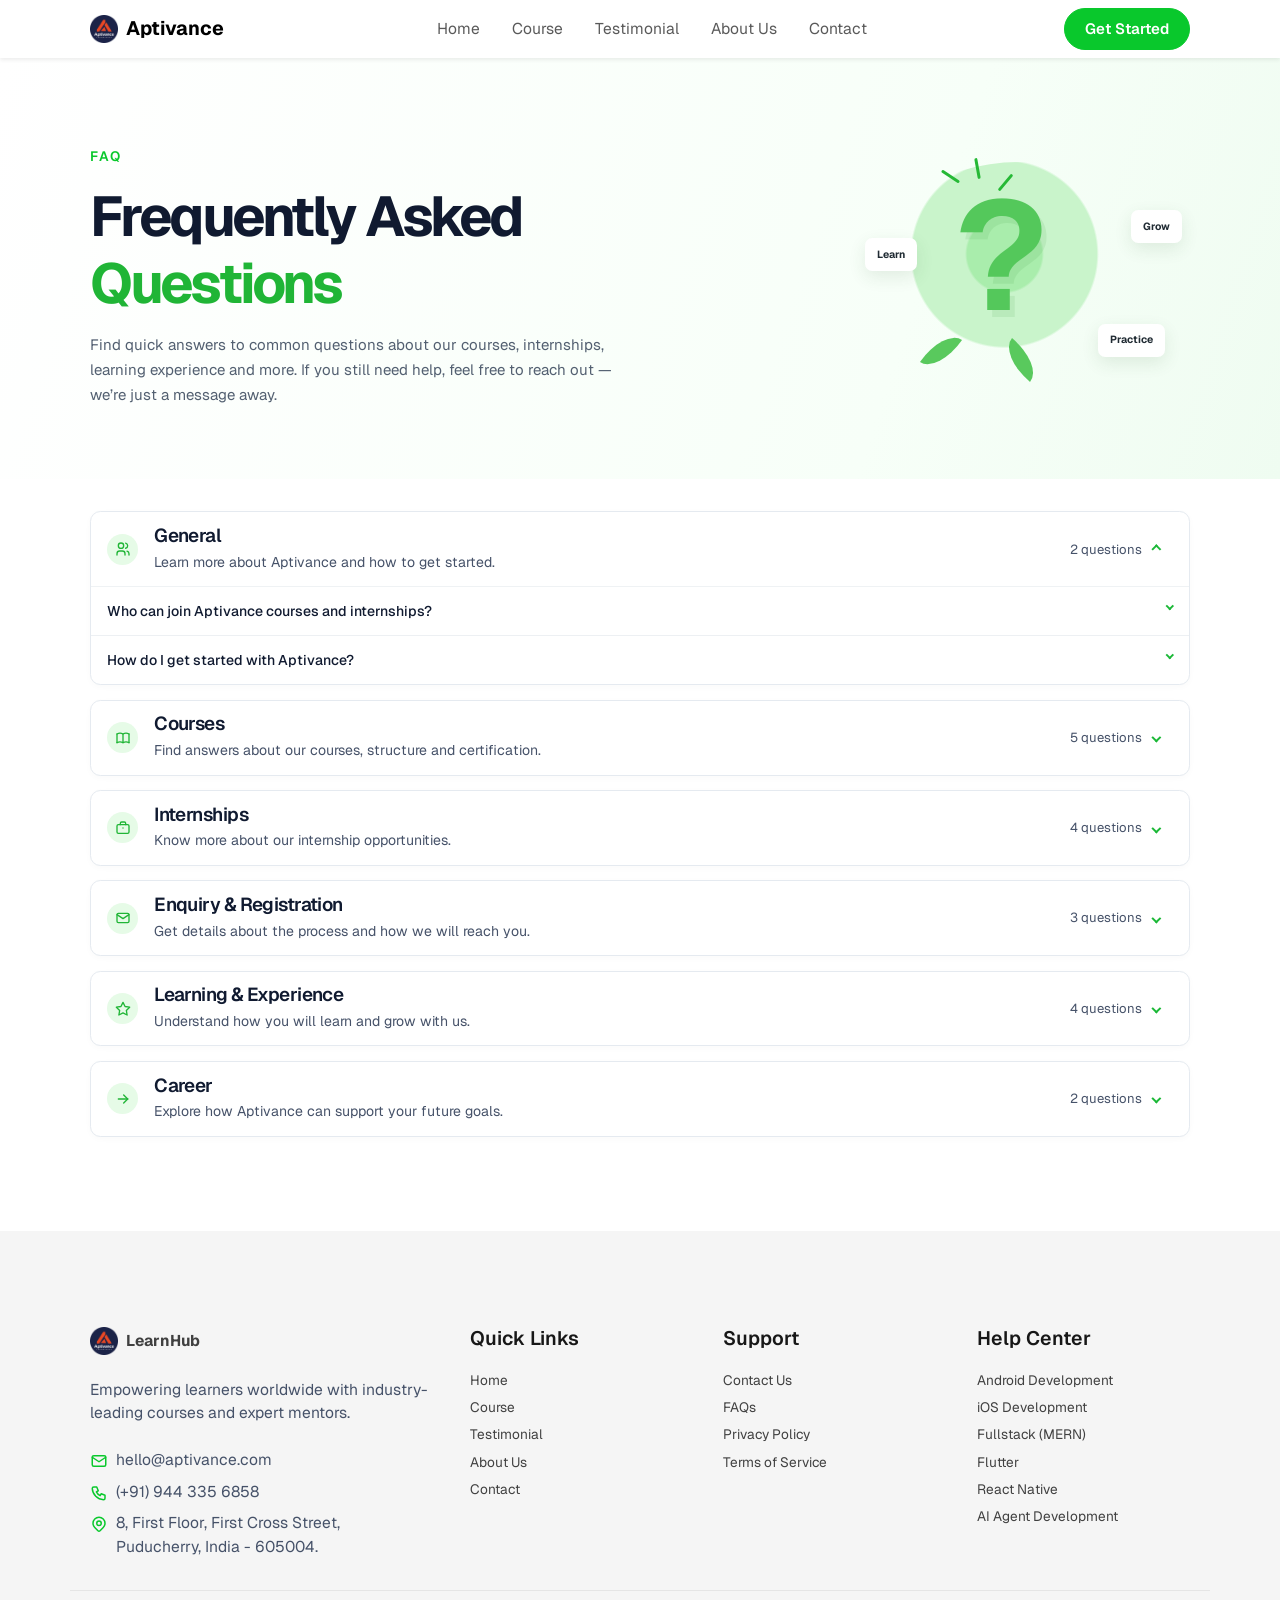
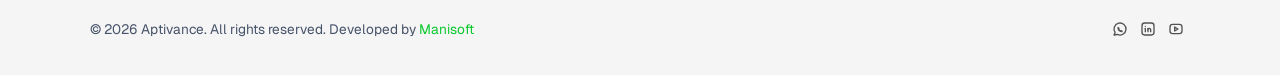
==== faq/index.html @ e04d9dd5 "Added FAQ page and updated the SEO details" ====
<!doctype html>
<html lang="en">
  <head>
    <meta charset="utf-8" />
    <meta name="viewport" content="width=device-width, initial-scale=1" />
    <base href="../" />
    <title>Frequently Asked Questions | Aptivance</title>

    <!-- Search metadata -->
    <meta
      name="description"
      content="Answers to common questions about Aptivance courses, internships, registration, learning support and career growth."
    />
    <meta name="robots" content="index, follow" />
    <link
      rel="canonical"
      href="https://arthir-ravi.github.io/aptivance-site/faq/"
    />

    <!-- Open Graph metadata -->
    <meta property="og:type" content="website" />
    <meta
      property="og:title"
      content="Frequently Asked Questions | Aptivance"
    />
    <meta
      property="og:description"
      content="Find answers about Aptivance courses, internships, registration, learning support and career growth."
    />
    <meta
      property="og:url"
      content="https://arthir-ravi.github.io/aptivance-site/faq/"
    />
    <meta property="og:site_name" content="Aptivance" />

    <!-- Twitter metadata -->
    <meta name="twitter:card" content="summary" />
    <meta
      name="twitter:title"
      content="Frequently Asked Questions | Aptivance"
    />
    <meta
      name="twitter:description"
      content="Find answers about Aptivance courses, internships, registration, learning support and career growth."
    />

    <!-- Site assets -->
    <link
      rel="apple-touch-icon"
      sizes="180x180"
      href="./assets/images/favicon_io/apple-touch-icon.webp"
    />
    <link
      rel="icon"
      type="image/png"
      sizes="32x32"
      href="./assets/images/favicon_io/favicon-32x32.png"
    />
    <link
      rel="icon"
      type="image/png"
      sizes="16x16"
      href="./assets/images/favicon_io/favicon-16x16.png"
    />
    <link rel="manifest" href="./assets/images/favicon_io/site.webmanifest" />
    <link rel="stylesheet" href="./assets/css/style.css" />

    <!-- FAQ structured data -->
    <script type="application/ld+json">
      {
        "@context": "https://schema.org",
        "@type": "FAQPage",
        "@id": "https://arthir-ravi.github.io/aptivance-site/faq/#faq",
        "url": "https://arthir-ravi.github.io/aptivance-site/faq/",
        "name": "Frequently Asked Questions | Aptivance",
        "description": "Answers to common questions about Aptivance courses, internships, registration, learning support and career growth.",
        "inLanguage": "en",
        "mainEntity": [
          {
            "@type": "Question",
            "name": "Who can join Aptivance courses and internships?",
            "acceptedAnswer": {
              "@type": "Answer",
              "text": "Aptivance is suitable for students, graduates, and freshers who want to develop their skills and gain practical experience. You can choose a course or internship based on your current knowledge, interests, and career goals."
            }
          },
          {
            "@type": "Question",
            "name": "How do I get started with Aptivance?",
            "acceptedAnswer": {
              "@type": "Answer",
              "text": "You can start by exploring the courses and internship opportunities available at Aptivance. Once you find a program that interests you, submit an enquiry through our website and our team will help you with the next steps."
            }
          },
          {
            "@type": "Question",
            "name": "Are the courses suitable for beginners?",
            "acceptedAnswer": {
              "@type": "Answer",
              "text": "Yes, our courses are designed to support learners at different skill levels. If you are new to a particular field, you can start with the fundamentals and gradually build your knowledge and skills."
            }
          },
          {
            "@type": "Question",
            "name": "How long does a course take to complete?",
            "acceptedAnswer": {
              "@type": "Answer",
              "text": "Course duration depends on the program, topics covered, and practical activities involved. You can contact our team to get the specific duration and details of the course you are interested in."
            }
          },
          {
            "@type": "Question",
            "name": "Are the courses practical or theory-based?",
            "acceptedAnswer": {
              "@type": "Answer",
              "text": "Aptivance focuses on practical learning along with the necessary concepts and fundamentals. Depending on the course, you may work on activities, assignments, and practical tasks to apply what you learn."
            }
          },
          {
            "@type": "Question",
            "name": "Will I work on projects during the course?",
            "acceptedAnswer": {
              "@type": "Answer",
              "text": "Depending on the selected course, you may work on practical projects or assignments. These activities are intended to help you apply your knowledge and gain a better understanding of the subject."
            }
          },
          {
            "@type": "Question",
            "name": "Will I receive a certificate after completing a course?",
            "acceptedAnswer": {
              "@type": "Answer",
              "text": "Certificate availability depends on the selected course and its completion requirements. Our team can provide the relevant certification details when you enquire about a program."
            }
          },
          {
            "@type": "Question",
            "name": "Who is eligible for an internship?",
            "acceptedAnswer": {
              "@type": "Answer",
              "text": "Our internships are suitable for students, graduates, and freshers who want to gain practical experience in their chosen field. Eligibility may vary depending on the specific internship opportunity."
            }
          },
          {
            "@type": "Question",
            "name": "What kind of work or projects will I get during the internship?",
            "acceptedAnswer": {
              "@type": "Answer",
              "text": "The work depends on the internship role and field you choose. You may work on practical tasks or projects related to your area of interest, helping you understand how your skills are applied in a professional environment."
            }
          },
          {
            "@type": "Question",
            "name": "Will I receive an internship certificate?",
            "acceptedAnswer": {
              "@type": "Answer",
              "text": "Internship certification depends on the selected program and its completion requirements. You can check the certificate details with our team before starting your internship."
            }
          },
          {
            "@type": "Question",
            "name": "Can I choose an internship based on my skills or interests?",
            "acceptedAnswer": {
              "@type": "Answer",
              "text": "Yes, you can explore internship opportunities based on the field you are interested in and the skills you want to develop. Our team can also help you understand which available opportunities match your interests."
            }
          },
          {
            "@type": "Question",
            "name": "How will the Aptivance team contact me?",
            "acceptedAnswer": {
              "@type": "Answer",
              "text": "After you submit an enquiry, our team will review the information you provide and contact you using the details you have shared. This may include WhatsApp or other available communication channels."
            }
          },
          {
            "@type": "Question",
            "name": "Can I contact Aptivance through WhatsApp?",
            "acceptedAnswer": {
              "@type": "Answer",
              "text": "Yes. You can use WhatsApp to enquire about courses and internships, ask questions, and discuss program details with our team."
            }
          },
          {
            "@type": "Question",
            "name": "Can I enquire about multiple courses or internships?",
            "acceptedAnswer": {
              "@type": "Answer",
              "text": "Yes, you can enquire about multiple programs based on your interests. Simply mention the courses or internship areas you are considering, and our team can provide the relevant information."
            }
          },
          {
            "@type": "Question",
            "name": "Will I get practical, hands-on experience?",
            "acceptedAnswer": {
              "@type": "Answer",
              "text": "Aptivance focuses on helping learners apply their knowledge in practical situations. Depending on the program, this may include projects, assignments, activities, or internship-based work."
            }
          },
          {
            "@type": "Question",
            "name": "Will I get guidance during the course or internship?",
            "acceptedAnswer": {
              "@type": "Answer",
              "text": "Yes, guidance may be provided depending on the selected course or internship. Our team can explain the type of support and guidance available for the program you choose."
            }
          },
          {
            "@type": "Question",
            "name": "Can I complete the learning from anywhere?",
            "acceptedAnswer": {
              "@type": "Answer",
              "text": "The learning format can vary depending on the course or internship. When you enquire, our team will explain how the selected program is delivered and what participation requirements apply."
            }
          },
          {
            "@type": "Question",
            "name": "Will the experience help me build my portfolio or resume?",
            "acceptedAnswer": {
              "@type": "Answer",
              "text": "Practical projects, assignments, and internship experience can give you useful work to showcase in your portfolio or resume. They can help demonstrate the skills and experience you have gained."
            }
          },
          {
            "@type": "Question",
            "name": "Does Aptivance provide career guidance?",
            "acceptedAnswer": {
              "@type": "Answer",
              "text": "Aptivance focuses on helping learners develop relevant skills and gain practical experience for their next career step. Depending on the program, career-related guidance may also be available."
            }
          },
          {
            "@type": "Question",
            "name": "Will Aptivance help me prepare for interviews?",
            "acceptedAnswer": {
              "@type": "Answer",
              "text": "Interview preparation depends on the selected course or internship program. Where career support is included, our team can provide guidance to help you prepare for future opportunities."
            }
          }
        ]
      }
    </script>
  </head>
  <body class="legal-page faq-page">
    <div data-component="navbar"></div>
    <main>
      <section class="faq-hero">
        <div class="container">
          <div class="row align-items-center justify-content-between">
            <div class="col-lg-7">
              <p
                class="legal-eyebrow text-primary text-uppercase small fw-semibold"
              >
                FAQ
              </p>
              <h1 class="legal-title display-4 fw-bold mt-4 mb-4">
                Frequently Asked<br />
                <span>Questions</span>
              </h1>
              <p class="legal-intro">
                Find quick answers to common questions about our courses,
                internships, learning experience and more. If you still need
                help, feel free to reach out — we’re just a message away.
              </p>
            </div>
            <div class="col-lg-4 d-none d-lg-block">
              <div class="faq-illustration" aria-hidden="true">
                <span class="faq-spark spark-one"></span>
                <span class="faq-spark spark-two"></span>
                <span class="faq-spark spark-three"></span>
                <span class="faq-question">?</span>
                <span class="faq-leaf leaf-one"></span>
                <span class="faq-leaf leaf-two"></span>
                <span class="faq-tag tag-learn">Learn</span>
                <span class="faq-tag tag-grow">Grow</span>
                <span class="faq-tag tag-practice">Practice</span>
              </div>
            </div>
          </div>
        </div>
      </section>
      <section class="faq-main">
        <div class="container">
          <div class="faq-list">
            <details class="faq-category" open>
              <summary class="faq-category-head">
                <i
                  ><span
                    class="icon icon-mask icon-users icon-size-16"
                    aria-hidden="true"
                  ></span
                ></i>
                <div>
                  <h2>General</h2>
                  <p>Learn more about Aptivance and how to get started.</p>
                </div>
                <span>2 questions</span>
                <b></b>
              </summary>
              <div class="faq-answers">
                <details>
                  <summary>
                    Who can join Aptivance courses and internships?
                  </summary>
                  <p>
                    Aptivance is suitable for students, graduates, and freshers
                    who want to develop their skills and gain practical
                    experience. You can choose a course or internship based on
                    your current knowledge, interests, and career goals.
                  </p>
                </details>
                <details>
                  <summary>How do I get started with Aptivance?</summary>
                  <p>
                    You can start by exploring the courses and internship
                    opportunities available at Aptivance. Once you find a
                    program that interests you, submit an enquiry through our
                    website and our team will help you with the next steps.
                  </p>
                </details>
              </div>
            </details>
            <details class="faq-category">
              <summary class="faq-category-head">
                <i
                  ><span
                    class="icon icon-mask icon-book icon-size-16"
                    aria-hidden="true"
                  ></span
                ></i>
                <div>
                  <h2>Courses</h2>
                  <p>
                    Find answers about our courses, structure and certification.
                  </p>
                </div>
                <span>5 questions</span>
                <b></b>
              </summary>
              <div class="faq-answers">
                <details>
                  <summary>Are the courses suitable for beginners?</summary>
                  <p>
                    Yes, our courses are designed to support learners at
                    different skill levels. If you are new to a particular
                    field, you can start with the fundamentals and gradually
                    build your knowledge and skills.
                  </p>
                </details>
                <details>
                  <summary>How long does a course take to complete?</summary>
                  <p>
                    Course duration depends on the program, topics covered, and
                    practical activities involved. You can contact our team to
                    get the specific duration and details of the course you are
                    interested in.
                  </p>
                </details>
                <details>
                  <summary>Are the courses practical or theory-based?</summary>
                  <p>
                    Aptivance focuses on practical learning along with the
                    necessary concepts and fundamentals. Depending on the
                    course, you may work on activities, assignments, and
                    practical tasks to apply what you learn.
                  </p>
                </details>
                <details>
                  <summary>Will I work on projects during the course?</summary>
                  <p>
                    Depending on the selected course, you may work on practical
                    projects or assignments. These activities are intended to
                    help you apply your knowledge and gain a better
                    understanding of the subject.
                  </p>
                </details>
                <details>
                  <summary>
                    Will I receive a certificate after completing a course?
                  </summary>
                  <p>
                    Certificate availability depends on the selected course and
                    its completion requirements. Our team can provide the
                    relevant certification details when you enquire about a
                    program.
                  </p>
                </details>
              </div>
            </details>
            <details class="faq-category">
              <summary class="faq-category-head">
                <i
                  ><span
                    class="icon icon-mask icon-briefcase icon-size-16"
                    aria-hidden="true"
                  ></span
                ></i>
                <div>
                  <h2>Internships</h2>
                  <p>Know more about our internship opportunities.</p>
                </div>
                <span>4 questions</span>
                <b></b>
              </summary>
              <div class="faq-answers">
                <details>
                  <summary>Who is eligible for an internship?</summary>
                  <p>
                    Our internships are suitable for students, graduates, and
                    freshers who want to gain practical experience in their
                    chosen field. Eligibility may vary depending on the specific
                    internship opportunity.
                  </p>
                </details>
                <details>
                  <summary>
                    What kind of work or projects will I get during the
                    internship?
                  </summary>
                  <p>
                    The work depends on the internship role and field you
                    choose. You may work on practical tasks or projects related
                    to your area of interest, helping you understand how your
                    skills are applied in a professional environment.
                  </p>
                </details>
                <details>
                  <summary>Will I receive an internship certificate?</summary>
                  <p>
                    Internship certification depends on the selected program and
                    its completion requirements. You can check the certificate
                    details with our team before starting your internship.
                  </p>
                </details>
                <details>
                  <summary>
                    Can I choose an internship based on my skills or interests?
                  </summary>
                  <p>
                    Yes, you can explore internship opportunities based on the
                    field you are interested in and the skills you want to
                    develop. Our team can also help you understand which
                    available opportunities match your interests.
                  </p>
                </details>
              </div>
            </details>
            <details class="faq-category">
              <summary class="faq-category-head">
                <i
                  ><span
                    class="icon icon-mask icon-mail icon-size-16"
                    aria-hidden="true"
                  ></span
                ></i>
                <div>
                  <h2>Enquiry &amp; Registration</h2>
                  <p>
                    Get details about the process and how we will reach you.
                  </p>
                </div>
                <span>3 questions</span>
                <b></b>
              </summary>
              <div class="faq-answers">
                <details>
                  <summary>How will the Aptivance team contact me?</summary>
                  <p>
                    After you submit an enquiry, our team will review the
                    information you provide and contact you using the details
                    you have shared. This may include WhatsApp or other
                    available communication channels.
                  </p>
                </details>
                <details>
                  <summary>Can I contact Aptivance through WhatsApp?</summary>
                  <p>
                    Yes. You can use WhatsApp to enquire about courses and
                    internships, ask questions, and discuss program details with
                    our team.
                  </p>
                </details>
                <details>
                  <summary>
                    Can I enquire about multiple courses or internships?
                  </summary>
                  <p>
                    Yes, you can enquire about multiple programs based on your
                    interests. Simply mention the courses or internship areas
                    you are considering, and our team can provide the relevant
                    information.
                  </p>
                </details>
              </div>
            </details>
            <details class="faq-category">
              <summary class="faq-category-head">
                <i
                  ><span
                    class="icon icon-mask icon-star icon-size-16"
                    aria-hidden="true"
                  ></span
                ></i>
                <div>
                  <h2>Learning &amp; Experience</h2>
                  <p>Understand how you will learn and grow with us.</p>
                </div>
                <span>4 questions</span>
                <b></b>
              </summary>
              <div class="faq-answers">
                <details>
                  <summary>Will I get practical, hands-on experience?</summary>
                  <p>
                    Aptivance focuses on helping learners apply their knowledge
                    in practical situations. Depending on the program, this may
                    include projects, assignments, activities, or
                    internship-based work.
                  </p>
                </details>
                <details>
                  <summary>
                    Will I get guidance during the course or internship?
                  </summary>
                  <p>
                    Yes, guidance may be provided depending on the selected
                    course or internship. Our team can explain the type of
                    support and guidance available for the program you choose.
                  </p>
                </details>
                <details>
                  <summary>Can I complete the learning from anywhere?</summary>
                  <p>
                    The learning format can vary depending on the course or
                    internship. When you enquire, our team will explain how the
                    selected program is delivered and what participation
                    requirements apply.
                  </p>
                </details>
                <details>
                  <summary>
                    Will the experience help me build my portfolio or resume?
                  </summary>
                  <p>
                    Practical projects, assignments, and internship experience
                    can give you useful work to showcase in your portfolio or
                    resume. They can help demonstrate the skills and experience
                    you have gained.
                  </p>
                </details>
              </div>
            </details>
            <details class="faq-category">
              <summary class="faq-category-head">
                <i
                  ><span
                    class="icon icon-mask icon-arrow-right icon-size-16"
                    aria-hidden="true"
                  ></span
                ></i>
                <div>
                  <h2>Career</h2>
                  <p>Explore how Aptivance can support your future goals.</p>
                </div>
                <span>2 questions</span>
                <b></b>
              </summary>
              <div class="faq-answers">
                <details>
                  <summary>Does Aptivance provide career guidance?</summary>
                  <p>
                    Aptivance focuses on helping learners develop relevant
                    skills and gain practical experience for their next career
                    step. Depending on the program, career-related guidance may
                    also be available.
                  </p>
                </details>
                <details>
                  <summary>
                    Will Aptivance help me prepare for interviews?
                  </summary>
                  <p>
                    Interview preparation depends on the selected course or
                    internship program. Where career support is included, our
                    team can provide guidance to help you prepare for future
                    opportunities.
                  </p>
                </details>
              </div>
            </details>
          </div>
        </div>
      </section>
    </main>
    <div data-component="footer"></div>
    <script src="./assets/js/layout.js"></script>
    <script src="./assets/js/bootstrap.bundle.min.js"></script>
  </body>
</html>
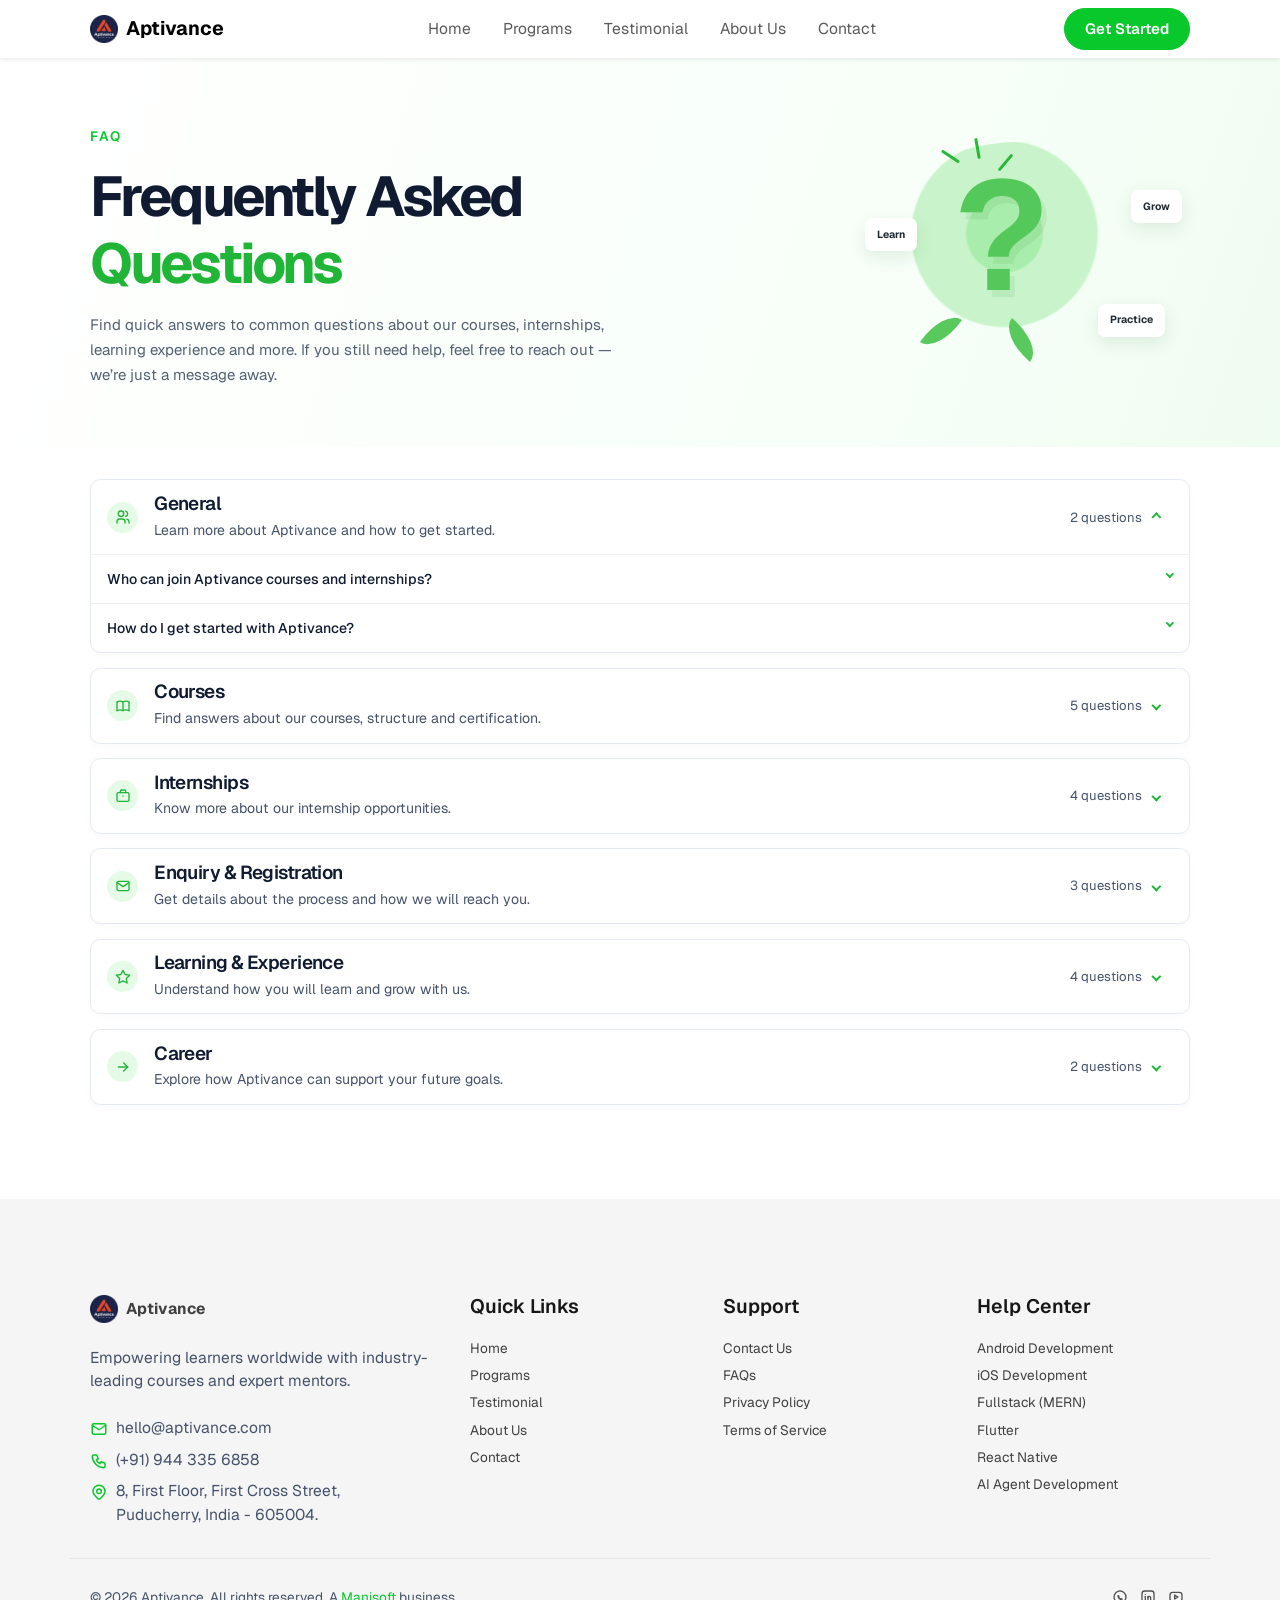
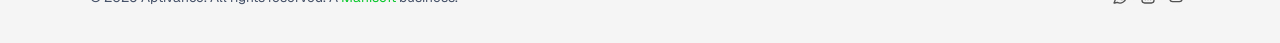
==== commit 3b96c750: "latest changes" ====
--- a/faq/index.html
+++ b/faq/index.html
@@ -7,61 +7,26 @@
     <title>Frequently Asked Questions | Aptivance</title>
 
     <!-- Search metadata -->
-    <meta
-      name="description"
-      content="Answers to common questions about Aptivance courses, internships, registration, learning support and career growth."
-    />
+    <meta name="description" content="Answers to common questions about Aptivance courses, internships, registration, learning support and career growth." />
     <meta name="robots" content="index, follow" />
-    <link
-      rel="canonical"
-      href="https://arthir-ravi.github.io/aptivance-site/faq/"
-    />
+    <link rel="canonical" href="https://aptivance.in/faq/" />
 
     <!-- Open Graph metadata -->
     <meta property="og:type" content="website" />
-    <meta
-      property="og:title"
-      content="Frequently Asked Questions | Aptivance"
-    />
-    <meta
-      property="og:description"
-      content="Find answers about Aptivance courses, internships, registration, learning support and career growth."
-    />
-    <meta
-      property="og:url"
-      content="https://arthir-ravi.github.io/aptivance-site/faq/"
-    />
+    <meta property="og:title" content="Frequently Asked Questions | Aptivance" />
+    <meta property="og:description" content="Find answers about Aptivance courses, internships, registration, learning support and career growth." />
+    <meta property="og:url" content="https://aptivance.in/faq/" />
     <meta property="og:site_name" content="Aptivance" />
 
     <!-- Twitter metadata -->
     <meta name="twitter:card" content="summary" />
-    <meta
-      name="twitter:title"
-      content="Frequently Asked Questions | Aptivance"
-    />
-    <meta
-      name="twitter:description"
-      content="Find answers about Aptivance courses, internships, registration, learning support and career growth."
-    />
+    <meta name="twitter:title" content="Frequently Asked Questions | Aptivance" />
+    <meta name="twitter:description" content="Find answers about Aptivance courses, internships, registration, learning support and career growth." />
 
     <!-- Site assets -->
-    <link
-      rel="apple-touch-icon"
-      sizes="180x180"
-      href="./assets/images/favicon_io/apple-touch-icon.webp"
-    />
-    <link
-      rel="icon"
-      type="image/png"
-      sizes="32x32"
-      href="./assets/images/favicon_io/favicon-32x32.png"
-    />
-    <link
-      rel="icon"
-      type="image/png"
-      sizes="16x16"
-      href="./assets/images/favicon_io/favicon-16x16.png"
-    />
+    <link rel="apple-touch-icon" sizes="180x180" href="./assets/images/favicon_io/apple-touch-icon.webp" />
+    <link rel="icon" type="image/png" sizes="32x32" href="./assets/images/favicon_io/favicon-32x32.png" />
+    <link rel="icon" type="image/png" sizes="16x16" href="./assets/images/favicon_io/favicon-16x16.png" />
     <link rel="manifest" href="./assets/images/favicon_io/site.webmanifest" />
     <link rel="stylesheet" href="./assets/css/style.css" />
 
@@ -70,8 +35,8 @@
       {
         "@context": "https://schema.org",
         "@type": "FAQPage",
-        "@id": "https://arthir-ravi.github.io/aptivance-site/faq/#faq",
-        "url": "https://arthir-ravi.github.io/aptivance-site/faq/",
+        "@id": "https://aptivance.in/faq/#faq",
+        "url": "https://aptivance.in/faq/",
         "name": "Frequently Asked Questions | Aptivance",
         "description": "Answers to common questions about Aptivance courses, internships, registration, learning support and career growth.",
         "inLanguage": "en",
@@ -206,10 +171,10 @@
           },
           {
             "@type": "Question",
-            "name": "Can I complete the learning from anywhere?",
-            "acceptedAnswer": {
-              "@type": "Answer",
-              "text": "The learning format can vary depending on the course or internship. When you enquire, our team will explain how the selected program is delivered and what participation requirements apply."
+            "name": "Are online sessions live or recorded?",
+            "acceptedAnswer": {
+              "@type": "Answer",
+              "text": "Online learning at Aptivance is conducted through live sessions only. Recorded sessions are not provided. When you enquire, our team will explain the schedule and participation requirements for your selected program."
             }
           },
           {
@@ -528,12 +493,12 @@
                   </p>
                 </details>
                 <details>
-                  <summary>Can I complete the learning from anywhere?</summary>
-                  <p>
-                    The learning format can vary depending on the course or
-                    internship. When you enquire, our team will explain how the
-                    selected program is delivered and what participation
-                    requirements apply.
+                  <summary>Are online sessions live or recorded?</summary>
+                  <p>
+                    Online learning at Aptivance is conducted through live
+                    sessions only. Recorded sessions are not provided. When you
+                    enquire, our team will explain the schedule and participation
+                    requirements for your selected program.
                   </p>
                 </details>
                 <details>
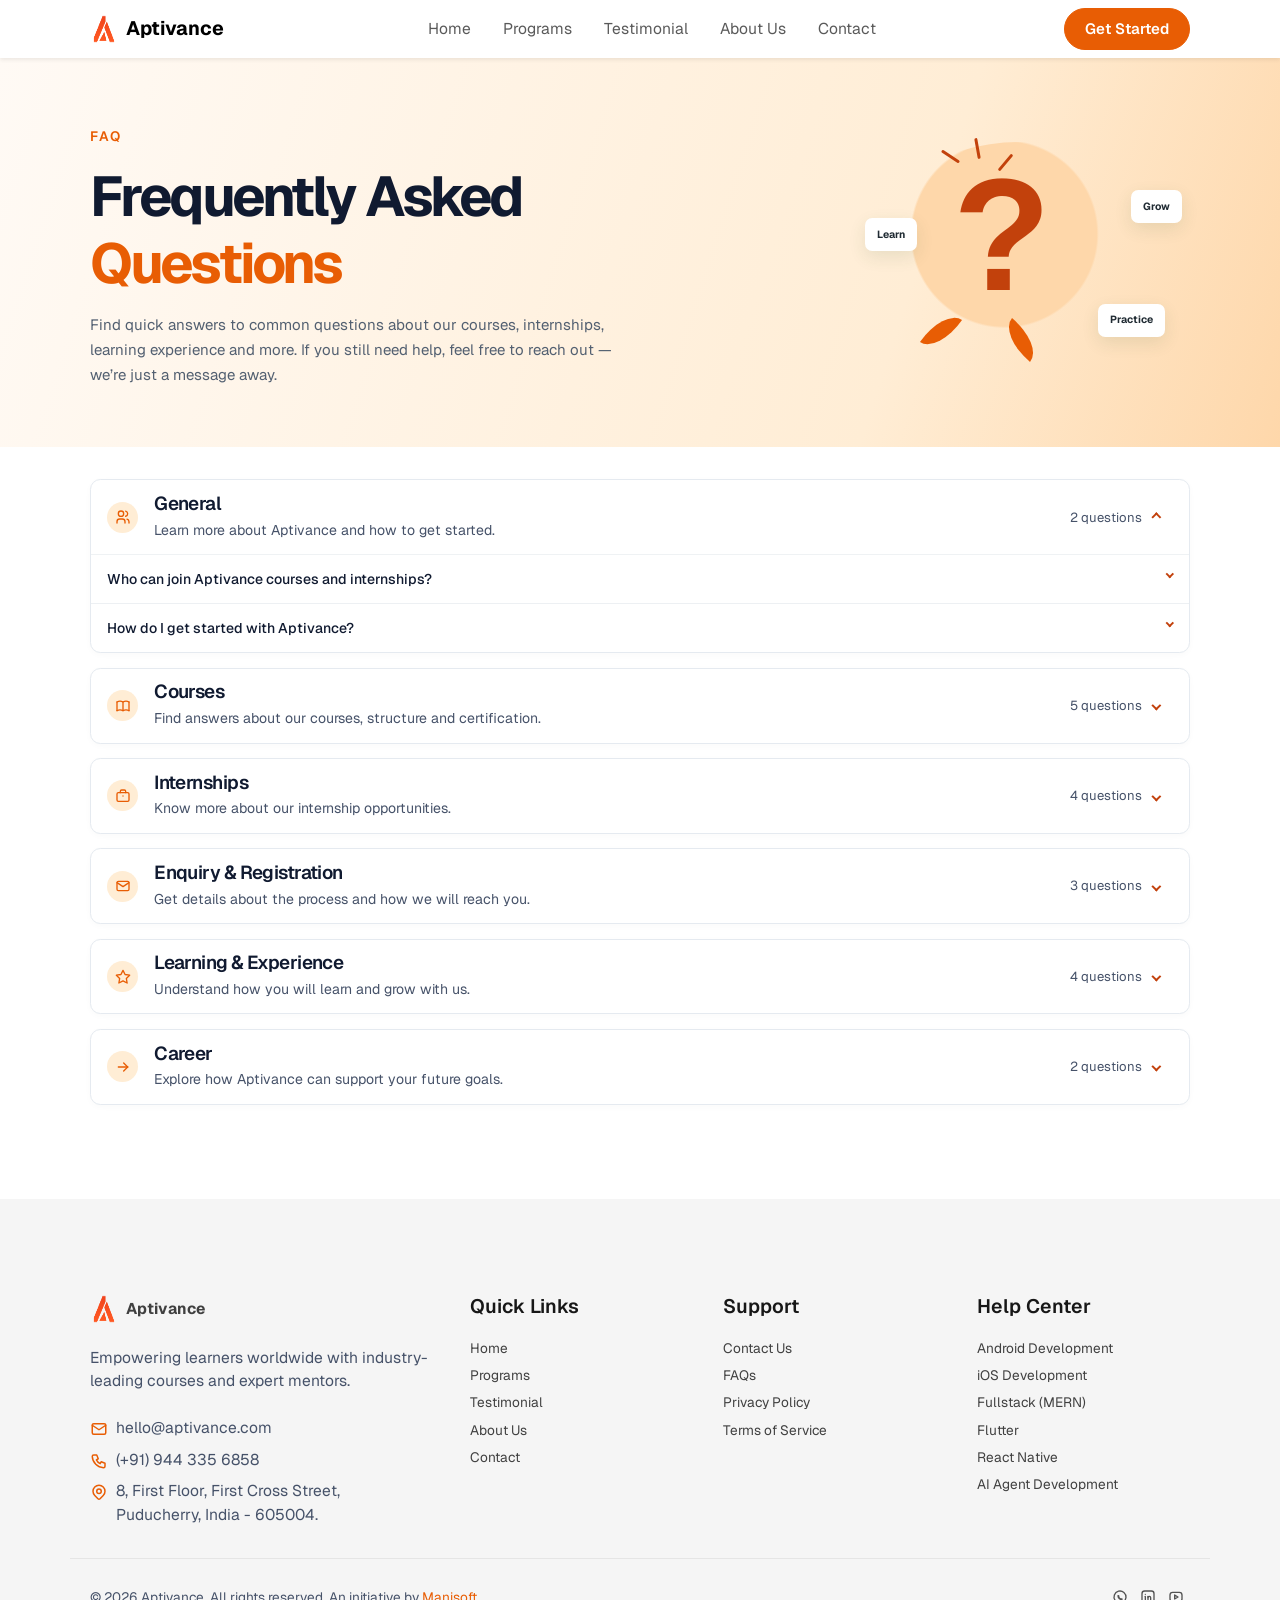
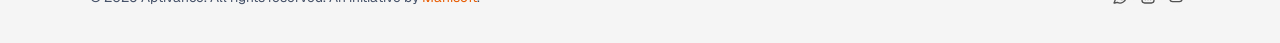
==== commit beacb82a: "updated icons" ====
--- a/faq/index.html
+++ b/faq/index.html
@@ -24,10 +24,11 @@
     <meta name="twitter:description" content="Find answers about Aptivance courses, internships, registration, learning support and career growth." />
 
     <!-- Site assets -->
-    <link rel="apple-touch-icon" sizes="180x180" href="./assets/images/favicon_io/apple-touch-icon.webp" />
-    <link rel="icon" type="image/png" sizes="32x32" href="./assets/images/favicon_io/favicon-32x32.png" />
-    <link rel="icon" type="image/png" sizes="16x16" href="./assets/images/favicon_io/favicon-16x16.png" />
-    <link rel="manifest" href="./assets/images/favicon_io/site.webmanifest" />
+    <link rel="apple-touch-icon" sizes="180x180" href="../assets/images/favicon_io/apple-touch-icon.webp" />
+    <link rel="icon" type="image/png" sizes="32x32" href="../assets/images/favicon_io/favicon-32x32.png" />
+    <link rel="icon" type="image/png" sizes="16x16" href="../assets/images/favicon_io/favicon-16x16.png" />
+    <link rel="icon" href="../assets/images/favicon_io/favicon.ico" sizes="any" />
+    <link rel="manifest" href="../assets/images/favicon_io/site.webmanifest" />
     <link rel="stylesheet" href="./assets/css/style.css" />
 
     <!-- FAQ structured data -->
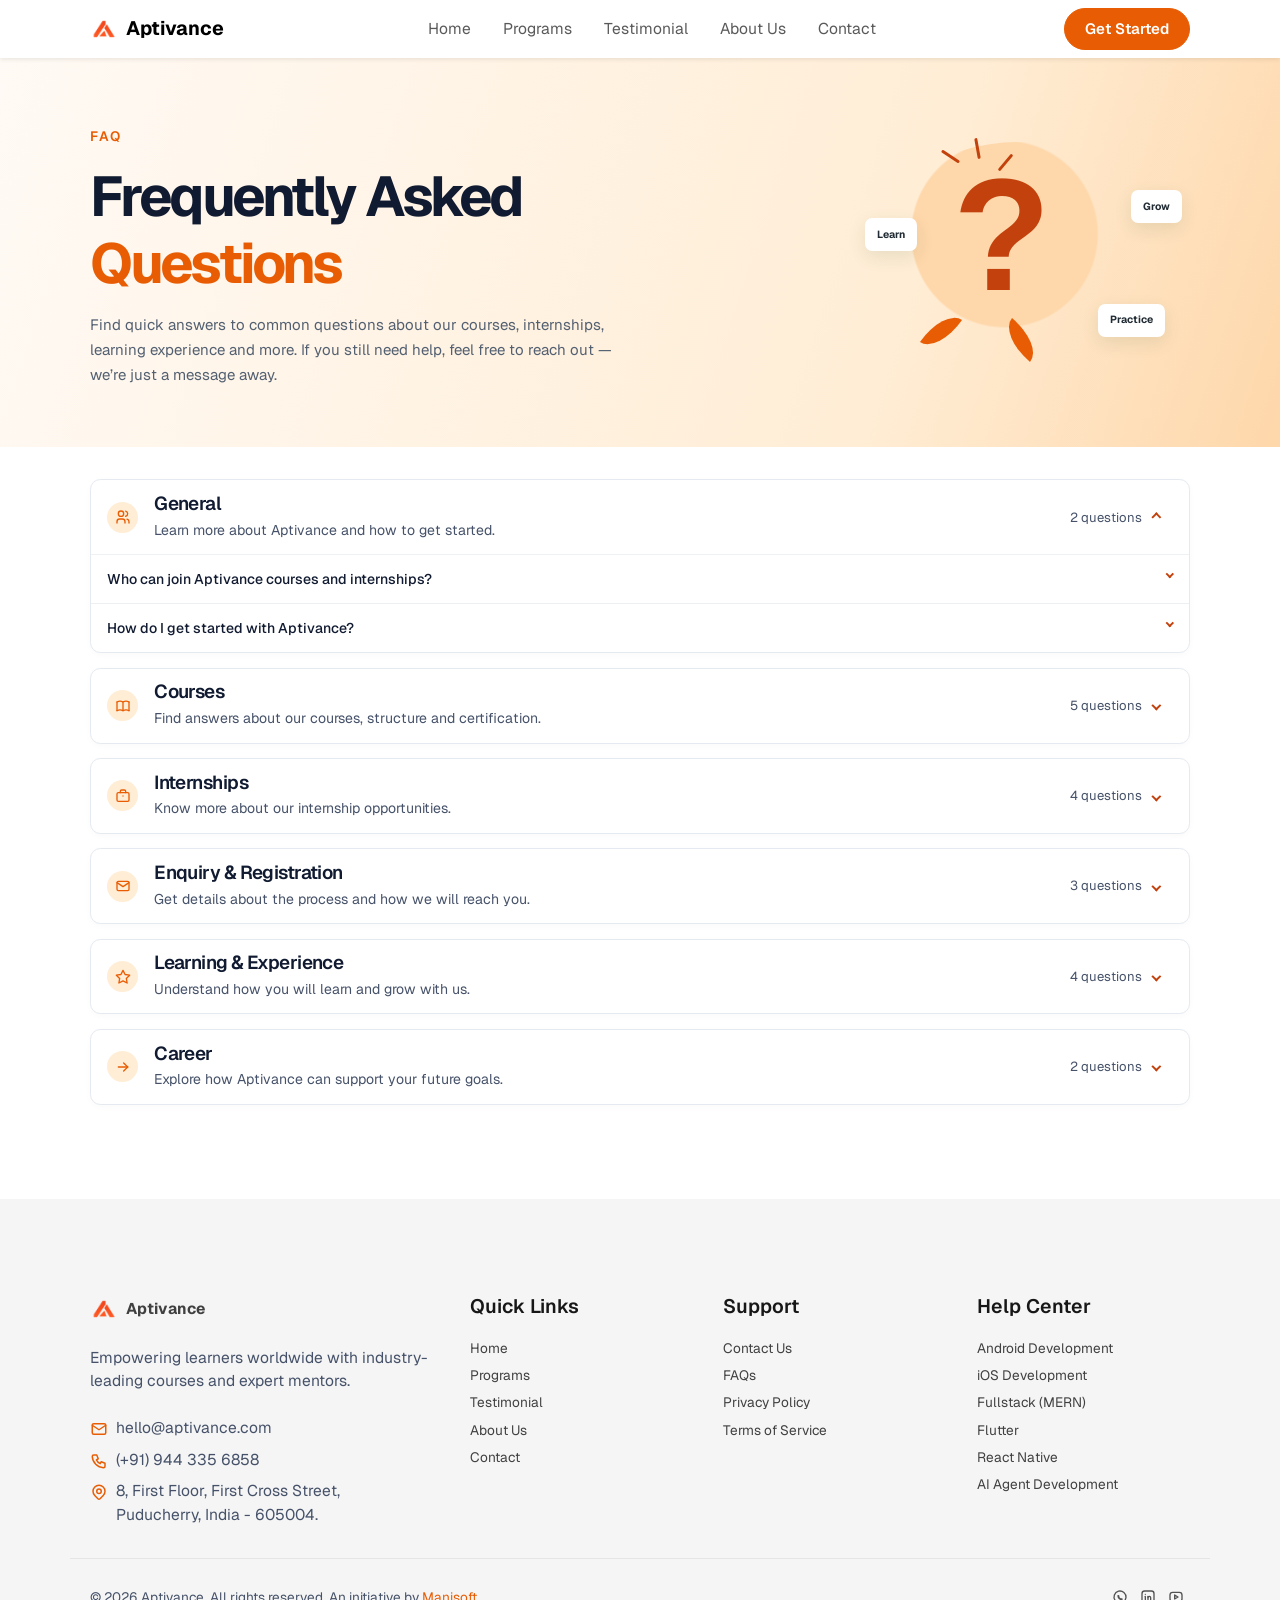
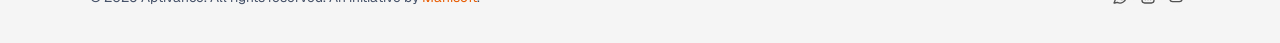
==== commit 7e132326: "updated logos and icons and optimised seo" ====
--- a/faq/index.html
+++ b/faq/index.html
@@ -17,11 +17,17 @@
     <meta property="og:description" content="Find answers about Aptivance courses, internships, registration, learning support and career growth." />
     <meta property="og:url" content="https://aptivance.in/faq/" />
     <meta property="og:site_name" content="Aptivance" />
+    <meta property="og:image" content="https://aptivance.in/assets/images/aptivance-social-preview.webp" />
+    <meta property="og:image:secure_url" content="https://aptivance.in/assets/images/aptivance-social-preview.webp" />
+    <meta property="og:image:type" content="image/webp" />
+    <meta property="og:image:width" content="1200" />
+    <meta property="og:image:height" content="630" />
 
     <!-- Twitter metadata -->
     <meta name="twitter:card" content="summary" />
     <meta name="twitter:title" content="Frequently Asked Questions | Aptivance" />
     <meta name="twitter:description" content="Find answers about Aptivance courses, internships, registration, learning support and career growth." />
+    <meta name="twitter:image" content="https://aptivance.in/assets/images/aptivance-social-preview.webp" />
 
     <!-- Site assets -->
     <link rel="apple-touch-icon" sizes="180x180" href="../assets/images/favicon_io/apple-touch-icon.webp" />
@@ -29,7 +35,7 @@
     <link rel="icon" type="image/png" sizes="16x16" href="../assets/images/favicon_io/favicon-16x16.png" />
     <link rel="icon" href="../assets/images/favicon_io/favicon.ico" sizes="any" />
     <link rel="manifest" href="../assets/images/favicon_io/site.webmanifest" />
-    <link rel="stylesheet" href="./assets/css/style.css" />
+    <link rel="stylesheet" href="../assets/css/style.css" />
 
     <!-- FAQ structured data -->
     <script type="application/ld+json">
@@ -558,7 +564,7 @@
       </section>
     </main>
     <div data-component="footer"></div>
-    <script src="./assets/js/layout.js"></script>
-    <script src="./assets/js/bootstrap.bundle.min.js"></script>
+    <script src="../assets/js/layout.js"></script>
+    <script src="../assets/js/bootstrap.bundle.min.js"></script>
   </body>
 </html>
--- a/assets/css/style.css
+++ b/assets/css/style.css
@@ -0,0 +1,28667 @@
+@charset "UTF-8";
+@import url("https://fonts.googleapis.com/css2?family=Geist:wght@100..900&display=swap");
+@import "@tabler/icons-webfont/dist/tabler-icons.min.css";
+/*!
+ * Bootstrap  v5.3.8 (https://getbootstrap.com/)
+ * Copyright 2011-2025 The Bootstrap Authors
+ * Licensed under MIT (https://github.com/twbs/bootstrap/blob/main/LICENSE)
+ */
+:root,
+[data-bs-theme="light"] {
+  --aptivance-primary: #e85d04;
+  --aptivance-primary-rgb: 232, 93, 4;
+  --aptivance-hover: #c2410c;
+  --aptivance-hover-rgb: 194, 65, 12;
+  --aptivance-active: #9a3412;
+  --aptivance-soft: #ffedd5;
+  --aptivance-soft-strong: #fed7aa;
+  --aptivance-soft-light: #fff7ed;
+  --bs-blue: #0d6efd;
+  --bs-indigo: #6610f2;
+  --bs-purple: #6f42c1;
+  --bs-pink: #d63384;
+  --bs-red: #fb2c36;
+  --bs-orange: var(--aptivance-primary);
+  --bs-yellow: #f0b100;
+  --bs-green: var(--aptivance-primary);
+  --bs-teal: #20c997;
+  --bs-cyan: #00b8db;
+  --bs-black: #000;
+  --bs-white: #fff;
+  --bs-gray: #525252;
+  --bs-gray-dark: #262626;
+  --bs-gray-100: #f5f5f5;
+  --bs-gray-200: #e5e5e5;
+  --bs-gray-300: #d4d4d4;
+  --bs-gray-400: #a3a3a3;
+  --bs-gray-500: #737373;
+  --bs-gray-600: #525252;
+  --bs-gray-700: #404040;
+  --bs-gray-800: #262626;
+  --bs-gray-900: #171717;
+  --bs-primary: var(--aptivance-primary);
+  --bs-secondary: #e5e5e5;
+  --bs-success: var(--aptivance-primary);
+  --bs-info: #00b8db;
+  --bs-warning: #f0b100;
+  --bs-danger: #fb2c36;
+  --bs-light: #f5f5f5;
+  --bs-dark: #171717;
+  --bs-primary-rgb: var(--aptivance-primary-rgb);
+  --bs-secondary-rgb: 229, 229, 229;
+  --bs-success-rgb: var(--aptivance-primary-rgb);
+  --bs-info-rgb: 0, 184, 219;
+  --bs-warning-rgb: 240, 177, 0;
+  --bs-danger-rgb: 251, 44, 54;
+  --bs-light-rgb: 245, 245, 245;
+  --bs-dark-rgb: 23, 23, 23;
+  --bs-primary-text-emphasis: var(--aptivance-active);
+  --bs-secondary-text-emphasis: #5c5c5c;
+  --bs-success-text-emphasis: var(--aptivance-active);
+  --bs-info-text-emphasis: #004a58;
+  --bs-warning-text-emphasis: #604700;
+  --bs-danger-text-emphasis: #641216;
+  --bs-light-text-emphasis: #404040;
+  --bs-dark-text-emphasis: #404040;
+  --bs-primary-bg-subtle: var(--aptivance-soft);
+  --bs-secondary-bg-subtle: #fafafa;
+  --bs-success-bg-subtle: var(--aptivance-soft);
+  --bs-info-bg-subtle: #ccf1f8;
+  --bs-warning-bg-subtle: #fcefcc;
+  --bs-danger-bg-subtle: #fed5d7;
+  --bs-light-bg-subtle: #fafafa;
+  --bs-dark-bg-subtle: #a3a3a3;
+  --bs-primary-border-subtle: var(--aptivance-soft-strong);
+  --bs-secondary-border-subtle: whitesmoke;
+  --bs-success-border-subtle: var(--aptivance-soft-strong);
+  --bs-info-border-subtle: #99e3f1;
+  --bs-warning-border-subtle: #f9e099;
+  --bs-danger-border-subtle: #fdabaf;
+  --bs-light-border-subtle: #e5e5e5;
+  --bs-dark-border-subtle: #737373;
+  --bs-white-rgb: 255, 255, 255;
+  --bs-black-rgb: 0, 0, 0;
+  --bs-font-sans-serif:
+    system-ui, -apple-system, "Segoe UI", Roboto, "Helvetica Neue", "Noto Sans",
+    "Liberation Sans", Arial, sans-serif, "Apple Color Emoji", "Segoe UI Emoji",
+    "Segoe UI Symbol", "Noto Color Emoji";
+  --bs-font-monospace:
+    SFMono-Regular, Menlo, Monaco, Consolas, "Liberation Mono", "Courier New",
+    monospace;
+  --bs-gradient: linear-gradient(
+    180deg,
+    rgba(255, 255, 255, 0.15),
+    rgba(255, 255, 255, 0)
+  );
+  --bs-body-font-family: "Geist", sans-serif;
+  --bs-body-font-size: 0.975rem;
+  --bs-body-font-weight: 400;
+  --bs-body-line-height: 1.5;
+  --bs-body-color: #525252;
+  --bs-body-color-rgb: 82, 82, 82;
+  --bs-body-bg: #fff;
+  --bs-body-bg-rgb: 255, 255, 255;
+  --bs-emphasis-color: #000;
+  --bs-emphasis-color-rgb: 0, 0, 0;
+  --bs-secondary-color: rgba(82, 82, 82, 0.75);
+  --bs-secondary-color-rgb: 82, 82, 82;
+  --bs-secondary-bg: #e5e5e5;
+  --bs-secondary-bg-rgb: 229, 229, 229;
+  --bs-tertiary-color: rgba(82, 82, 82, 0.5);
+  --bs-tertiary-color-rgb: 82, 82, 82;
+  --bs-tertiary-bg: #f5f5f5;
+  --bs-tertiary-bg-rgb: 245, 245, 245;
+  --bs-heading-color: #171717;
+  --bs-link-color: #404040;
+  --bs-link-color-rgb: 64, 64, 64;
+  --bs-link-decoration: none;
+  --bs-link-hover-color: var(--aptivance-hover);
+  --bs-link-hover-color-rgb: var(--aptivance-hover-rgb);
+  --bs-link-hover-decoration: none;
+  --bs-code-color: #d63384;
+  --bs-highlight-color: #525252;
+  --bs-highlight-bg: #fcefcc;
+  --bs-border-width: 1px;
+  --bs-border-style: solid;
+  --bs-border-color: #e5e5e5;
+  --bs-border-color-translucent: #e5e5e5;
+  --bs-border-radius: 0.375rem;
+  --bs-border-radius-sm: 0.25rem;
+  --bs-border-radius-lg: 0.5rem;
+  --bs-border-radius-xl: 1rem;
+  --bs-border-radius-xxl: 2rem;
+  --bs-border-radius-2xl: var(--bs-border-radius-xxl);
+  --bs-border-radius-pill: 50rem;
+  --bs-box-shadow: 0 0.5rem 1rem rgba(0, 0, 0, 0.15);
+  --bs-box-shadow-sm: 0 0.125rem 0.25rem rgba(0, 0, 0, 0.075);
+  --bs-box-shadow-lg: 0 1rem 3rem rgba(0, 0, 0, 0.175);
+  --bs-box-shadow-inset: inset 0 1px 2px rgba(0, 0, 0, 0.075);
+  --bs-focus-ring-width: 0.25rem;
+  --bs-focus-ring-opacity: 0.25;
+  --bs-focus-ring-color: rgb(var(--aptivance-primary-rgb) / 25%);
+  --bs-form-valid-color: var(--aptivance-primary);
+  --bs-form-valid-border-color: var(--aptivance-primary);
+  --bs-form-invalid-color: #fb2c36;
+  --bs-form-invalid-border-color: #fb2c36;
+}
+
+*,
+*::before,
+*::after {
+  box-sizing: border-box;
+}
+
+@media (prefers-reduced-motion: no-preference) {
+  :root {
+    scroll-behavior: smooth;
+  }
+}
+
+body {
+  margin: 0;
+  font-family: var(--bs-body-font-family);
+  font-size: var(--bs-body-font-size);
+  font-weight: var(--bs-body-font-weight);
+  line-height: var(--bs-body-line-height);
+  color: var(--bs-body-color);
+  text-align: var(--bs-body-text-align);
+  background-color: var(--bs-body-bg);
+  -webkit-text-size-adjust: 100%;
+  -webkit-tap-highlight-color: rgba(0, 0, 0, 0);
+}
+
+/* Legal pages */
+.legal-page {
+  background: #f7f8f7;
+  color: #465269;
+}
+.legal-hero {
+  background: linear-gradient(115deg, #fff 0%, var(--aptivance-soft-light) 100%);
+  overflow: hidden;
+}
+.legal-hero-copy {
+  padding: 4.25rem 0 3.75rem;
+}
+.legal-eyebrow {
+  letter-spacing: 0.125rem;
+}
+.legal-title {
+  color: #101a30;
+  letter-spacing: -0.055em;
+  line-height: 1.12;
+}
+.legal-title span {
+  color: var(--aptivance-primary);
+}
+.legal-intro {
+  font-size: 0.94rem;
+  line-height: 1.65;
+  margin-bottom: 0;
+  max-width: 43rem;
+}
+.legal-hero-art {
+  display: block;
+  height: 12.25rem;
+  margin: 1.1rem auto;
+  max-width: 100%;
+  object-fit: contain;
+}
+.legal-main {
+  padding: 1.25rem 0 4rem;
+}
+.legal-layout {
+  align-items: stretch;
+}
+.legal-sidebar,
+.legal-content {
+  background: #fff;
+  border: 1px solid #e7ebea;
+  border-radius: 1rem;
+  box-shadow: 0 0.25rem 1rem rgba(20, 38, 60, 0.035);
+}
+.legal-sidebar {
+  padding: 0.55rem;
+}
+.legal-toc {
+  position: sticky;
+  top: 5.5rem;
+}
+.legal-toc a {
+  align-items: center;
+  border-radius: 0.55rem;
+  color: #465269;
+  display: flex;
+  font-size: 0.82rem;
+  font-weight: 500;
+  gap: 1rem;
+  margin-bottom: 0.18rem;
+  padding: 0.82rem 0.9rem;
+}
+.legal-toc a:hover,
+.legal-toc a.active {
+  background: var(--aptivance-soft-light);
+  color: var(--aptivance-primary);
+}
+.legal-icon {
+  fill: none;
+  flex: 0 0 18px;
+  height: 18px;
+  stroke: currentColor;
+  stroke-linecap: round;
+  stroke-linejoin: round;
+  stroke-width: 1.8;
+  width: 18px;
+}
+.legal-content {
+  padding: 1.45rem 1.5rem;
+}
+.legal-section {
+  border-bottom: 1px solid #e5e9e8;
+  padding: 0 0 1.05rem;
+  margin: 0 0 1.05rem;
+  scroll-margin-top: 6rem;
+}
+.legal-section:last-of-type {
+  border-bottom: 0;
+  margin-bottom: 0;
+}
+.legal-section h2 {
+  color: #101a30;
+  font-size: 1.18rem;
+  letter-spacing: -0.03em;
+  margin-bottom: 0.5rem;
+}
+.legal-section p {
+  font-size: 0.88rem;
+  line-height: 1.62;
+  margin-bottom: 0;
+}
+.legal-note {
+  align-items: center;
+  background: linear-gradient(100deg, var(--aptivance-soft), var(--aptivance-soft-light));
+  border-radius: 0.75rem;
+  color: #1d3344;
+  display: flex;
+  font-size: 0.88rem;
+  gap: 1rem;
+  line-height: 1.5;
+  margin-top: 1.25rem;
+  padding: 1rem 1.2rem;
+}
+.legal-note .icon {
+  color: var(--aptivance-primary);
+  font-size: 2rem;
+  flex: 0 0 auto;
+}
+@media (max-width: 991.98px) {
+  .legal-hero-copy {
+    padding: 3rem 0 1rem;
+    text-align: center;
+  }
+  .legal-intro {
+    margin-inline: auto;
+  }
+  .legal-hero-art {
+    height: 10rem;
+    margin: 0 auto 1.25rem;
+  }
+  .legal-toc {
+    position: static;
+  }
+}
+@media (max-width: 575.98px) {
+  .legal-main {
+    padding-top: 0.75rem;
+  }
+  .legal-content {
+    padding: 1.25rem;
+  }
+  .legal-toc a {
+    padding: 0.65rem 0.75rem;
+  }
+}
+
+hr {
+  margin: 1rem 0;
+  color: inherit;
+  border: 0;
+  border-top: var(--bs-border-width) solid;
+  opacity: 0.25;
+}
+
+h6,
+.h6,
+h5,
+.h5,
+h4,
+.h4,
+h3,
+.h3,
+h2,
+.h2,
+h1,
+.h1 {
+  margin-top: 0;
+  margin-bottom: 0.5rem;
+  font-weight: 600;
+  line-height: 1.2;
+  color: var(--bs-heading-color);
+}
+
+h1,
+.h1 {
+  font-size: calc(1.36875rem + 1.425vw);
+}
+@media (min-width: 1200px) {
+  h1,
+  .h1 {
+    font-size: 2.4375rem;
+  }
+}
+
+h2,
+.h2 {
+  font-size: calc(1.32rem + 0.84vw);
+}
+@media (min-width: 1200px) {
+  h2,
+  .h2 {
+    font-size: 1.95rem;
+  }
+}
+
+h3,
+.h3 {
+  font-size: calc(1.295625rem + 0.5475vw);
+}
+@media (min-width: 1200px) {
+  h3,
+  .h3 {
+    font-size: 1.70625rem;
+  }
+}
+
+h4,
+.h4 {
+  font-size: calc(1.27125rem + 0.255vw);
+}
+@media (min-width: 1200px) {
+  h4,
+  .h4 {
+    font-size: 1.4625rem;
+  }
+}
+
+h5,
+.h5 {
+  font-size: 1.21875rem;
+}
+
+h6,
+.h6 {
+  font-size: 0.975rem;
+}
+
+p {
+  margin-top: 0;
+  margin-bottom: 1rem;
+}
+
+abbr[title] {
+  text-decoration: underline dotted;
+  cursor: help;
+  text-decoration-skip-ink: none;
+}
+
+address {
+  margin-bottom: 1rem;
+  font-style: normal;
+  line-height: inherit;
+}
+
+ol,
+ul {
+  padding-left: 2rem;
+}
+
+ol,
+ul,
+dl {
+  margin-top: 0;
+  margin-bottom: 1rem;
+}
+
+ol ol,
+ul ul,
+ol ul,
+ul ol {
+  margin-bottom: 0;
+}
+
+dt {
+  font-weight: 700;
+}
+
+dd {
+  margin-bottom: 0.5rem;
+  margin-left: 0;
+}
+
+blockquote {
+  margin: 0 0 1rem;
+}
+
+b,
+strong {
+  font-weight: bolder;
+}
+
+small,
+.small {
+  font-size: 0.875em;
+}
+
+mark,
+.mark {
+  padding: 0.1875em;
+  color: var(--bs-highlight-color);
+  background-color: var(--bs-highlight-bg);
+}
+
+sub,
+sup {
+  position: relative;
+  font-size: 0.75em;
+  line-height: 0;
+  vertical-align: baseline;
+}
+
+sub {
+  bottom: -0.25em;
+}
+
+sup {
+  top: -0.5em;
+}
+
+a {
+  color: rgba(var(--bs-link-color-rgb), var(--bs-link-opacity, 1));
+  text-decoration: none;
+}
+a:hover {
+  --bs-link-color-rgb: var(--bs-link-hover-color-rgb);
+  text-decoration: none;
+}
+
+a:not([href]):not([class]),
+a:not([href]):not([class]):hover {
+  color: inherit;
+  text-decoration: none;
+}
+
+pre,
+code,
+kbd,
+samp {
+  font-family: var(--bs-font-monospace);
+  font-size: 1em;
+}
+
+pre {
+  display: block;
+  margin-top: 0;
+  margin-bottom: 1rem;
+  overflow: auto;
+  font-size: 0.875em;
+}
+pre code {
+  font-size: inherit;
+  color: inherit;
+  word-break: normal;
+}
+
+code {
+  font-size: 0.875em;
+  color: var(--bs-code-color);
+  word-wrap: break-word;
+}
+a > code {
+  color: inherit;
+}
+
+kbd {
+  padding: 0.1875rem 0.375rem;
+  font-size: 0.875em;
+  color: var(--bs-body-bg);
+  background-color: var(--bs-body-color);
+  border-radius: 0.25rem;
+}
+kbd kbd {
+  padding: 0;
+  font-size: 1em;
+}
+
+figure {
+  margin: 0 0 1rem;
+}
+
+img,
+svg {
+  vertical-align: middle;
+}
+
+table {
+  caption-side: bottom;
+  border-collapse: collapse;
+}
+
+caption {
+  padding-top: 0.5rem;
+  padding-bottom: 0.5rem;
+  color: var(--bs-secondary-color);
+  text-align: left;
+}
+
+th {
+  font-weight: 400;
+  text-align: inherit;
+  text-align: -webkit-match-parent;
+}
+
+thead,
+tbody,
+tfoot,
+tr,
+td,
+th {
+  border-color: inherit;
+  border-style: solid;
+  border-width: 0;
+}
+
+label {
+  display: inline-block;
+}
+
+button {
+  border-radius: 0;
+}
+
+button:focus:not(:focus-visible) {
+  outline: 0;
+}
+
+input,
+button,
+select,
+optgroup,
+textarea {
+  margin: 0;
+  font-family: inherit;
+  font-size: inherit;
+  line-height: inherit;
+}
+
+button,
+select {
+  text-transform: none;
+}
+
+[role="button"] {
+  cursor: pointer;
+}
+
+select {
+  word-wrap: normal;
+}
+select:disabled {
+  opacity: 1;
+}
+
+[list]:not([type="date"]):not([type="datetime-local"]):not([type="month"]):not(
+    [type="week"]
+  ):not([type="time"])::-webkit-calendar-picker-indicator {
+  display: none !important;
+}
+
+button,
+[type="button"],
+[type="reset"],
+[type="submit"] {
+  -webkit-appearance: button;
+}
+button:not(:disabled),
+[type="button"]:not(:disabled),
+[type="reset"]:not(:disabled),
+[type="submit"]:not(:disabled) {
+  cursor: pointer;
+}
+
+::-moz-focus-inner {
+  padding: 0;
+  border-style: none;
+}
+
+textarea {
+  resize: vertical;
+}
+
+fieldset {
+  min-width: 0;
+  padding: 0;
+  margin: 0;
+  border: 0;
+}
+
+legend {
+  float: left;
+  width: 100%;
+  padding: 0;
+  margin-bottom: 0.5rem;
+  line-height: inherit;
+  font-size: calc(1.275rem + 0.3vw);
+}
+@media (min-width: 1200px) {
+  legend {
+    font-size: 1.5rem;
+  }
+}
+legend + * {
+  clear: left;
+}
+
+::-webkit-datetime-edit-fields-wrapper,
+::-webkit-datetime-edit-text,
+::-webkit-datetime-edit-minute,
+::-webkit-datetime-edit-hour-field,
+::-webkit-datetime-edit-day-field,
+::-webkit-datetime-edit-month-field,
+::-webkit-datetime-edit-year-field {
+  padding: 0;
+}
+
+::-webkit-inner-spin-button {
+  height: auto;
+}
+
+[type="search"] {
+  -webkit-appearance: textfield;
+  outline-offset: -2px;
+}
+[type="search"]::-webkit-search-cancel-button {
+  cursor: pointer;
+  filter: grayscale(1);
+}
+
+/* rtl:raw:
+[type="tel"],
+[type="url"],
+[type="email"],
+[type="number"] {
+  direction: ltr;
+}
+*/
+::-webkit-search-decoration {
+  -webkit-appearance: none;
+}
+
+::-webkit-color-swatch-wrapper {
+  padding: 0;
+}
+
+::file-selector-button {
+  font: inherit;
+  -webkit-appearance: button;
+}
+
+output {
+  display: inline-block;
+}
+
+iframe {
+  border: 0;
+}
+
+summary {
+  display: list-item;
+  cursor: pointer;
+}
+
+progress {
+  vertical-align: baseline;
+}
+
+[hidden] {
+  display: none !important;
+}
+
+.lead {
+  font-size: 1.21875rem;
+  font-weight: 300;
+}
+
+.display-1 {
+  font-weight: 300;
+  line-height: 1.2;
+  font-size: calc(1.625rem + 4.5vw);
+}
+@media (min-width: 1200px) {
+  .display-1 {
+    font-size: 5rem;
+  }
+}
+
+.display-2 {
+  font-weight: 300;
+  line-height: 1.2;
+  font-size: calc(1.575rem + 3.9vw);
+}
+@media (min-width: 1200px) {
+  .display-2 {
+    font-size: 4.5rem;
+  }
+}
+
+.display-3 {
+  font-weight: 300;
+  line-height: 1.2;
+  font-size: calc(1.525rem + 3.3vw);
+}
+@media (min-width: 1200px) {
+  .display-3 {
+    font-size: 4rem;
+  }
+}
+
+.display-4 {
+  font-weight: 300;
+  line-height: 1.2;
+  font-size: calc(1.475rem + 2.7vw);
+}
+@media (min-width: 1200px) {
+  .display-4 {
+    font-size: 3.5rem;
+  }
+}
+
+.display-5 {
+  font-weight: 300;
+  line-height: 1.2;
+  font-size: calc(1.425rem + 2.1vw);
+}
+@media (min-width: 1200px) {
+  .display-5 {
+    font-size: 3rem;
+  }
+}
+
+.display-6 {
+  font-weight: 300;
+  line-height: 1.2;
+  font-size: calc(1.375rem + 1.5vw);
+}
+@media (min-width: 1200px) {
+  .display-6 {
+    font-size: 2.5rem;
+  }
+}
+
+.list-unstyled {
+  padding-left: 0;
+  list-style: none;
+}
+
+.list-inline {
+  padding-left: 0;
+  list-style: none;
+}
+
+.list-inline-item {
+  display: inline-block;
+}
+.list-inline-item:not(:last-child) {
+  margin-right: 0.5rem;
+}
+
+.initialism {
+  font-size: 0.875em;
+  text-transform: uppercase;
+}
+
+.blockquote {
+  margin-bottom: 1rem;
+  font-size: 1.21875rem;
+}
+.blockquote > :last-child {
+  margin-bottom: 0;
+}
+
+.blockquote-footer {
+  margin-top: -1rem;
+  margin-bottom: 1rem;
+  font-size: 0.875em;
+  color: #525252;
+}
+.blockquote-footer::before {
+  content: "— ";
+}
+
+.img-fluid {
+  max-width: 100%;
+  height: auto;
+}
+
+.img-thumbnail {
+  padding: 0.25rem;
+  background-color: var(--bs-body-bg);
+  border: var(--bs-border-width) solid var(--bs-border-color);
+  border-radius: var(--bs-border-radius);
+  max-width: 100%;
+  height: auto;
+}
+
+.figure {
+  display: inline-block;
+}
+
+.figure-img {
+  margin-bottom: 0.5rem;
+  line-height: 1;
+}
+
+.figure-caption {
+  font-size: 0.875em;
+  color: var(--bs-secondary-color);
+}
+
+.container,
+.container-fluid,
+.container-xxl,
+.container-xl,
+.container-lg,
+.container-md,
+.container-sm {
+  --bs-gutter-x: 2.5rem;
+  --bs-gutter-y: 0;
+  width: 100%;
+  padding-right: calc(var(--bs-gutter-x) * 0.5);
+  padding-left: calc(var(--bs-gutter-x) * 0.5);
+  margin-right: auto;
+  margin-left: auto;
+}
+
+@media (min-width: 576px) {
+  .container-sm,
+  .container {
+    max-width: 540px;
+  }
+}
+@media (min-width: 768px) {
+  .container-md,
+  .container-sm,
+  .container {
+    max-width: 720px;
+  }
+}
+@media (min-width: 992px) {
+  .container-lg,
+  .container-md,
+  .container-sm,
+  .container {
+    max-width: 960px;
+  }
+}
+@media (min-width: 1200px) {
+  .container-xl,
+  .container-lg,
+  .container-md,
+  .container-sm,
+  .container {
+    max-width: 1140px;
+  }
+}
+@media (min-width: 1400px) {
+  .container-xxl,
+  .container-xl,
+  .container-lg,
+  .container-md,
+  .container-sm,
+  .container {
+    max-width: 1320px;
+  }
+}
+:root {
+  --bs-breakpoint-xs: 0;
+  --bs-breakpoint-sm: 576px;
+  --bs-breakpoint-md: 768px;
+  --bs-breakpoint-lg: 992px;
+  --bs-breakpoint-xl: 1200px;
+  --bs-breakpoint-xxl: 1400px;
+}
+
+.row {
+  --bs-gutter-x: 2.5rem;
+  --bs-gutter-y: 0;
+  display: flex;
+  flex-wrap: wrap;
+  margin-top: calc(-1 * var(--bs-gutter-y));
+  margin-right: calc(-0.5 * var(--bs-gutter-x));
+  margin-left: calc(-0.5 * var(--bs-gutter-x));
+}
+.row > * {
+  flex-shrink: 0;
+  width: 100%;
+  max-width: 100%;
+  padding-right: calc(var(--bs-gutter-x) * 0.5);
+  padding-left: calc(var(--bs-gutter-x) * 0.5);
+  margin-top: var(--bs-gutter-y);
+}
+
+.col {
+  flex: 1 0 0;
+}
+
+.row-cols-auto > * {
+  flex: 0 0 auto;
+  width: auto;
+}
+
+.row-cols-1 > * {
+  flex: 0 0 auto;
+  width: 100%;
+}
+
+.row-cols-2 > * {
+  flex: 0 0 auto;
+  width: 50%;
+}
+
+.row-cols-3 > * {
+  flex: 0 0 auto;
+  width: 33.33333333%;
+}
+
+.row-cols-4 > * {
+  flex: 0 0 auto;
+  width: 25%;
+}
+
+.row-cols-5 > * {
+  flex: 0 0 auto;
+  width: 20%;
+}
+
+.row-cols-6 > * {
+  flex: 0 0 auto;
+  width: 16.66666667%;
+}
+
+.col-auto {
+  flex: 0 0 auto;
+  width: auto;
+}
+
+.col-1 {
+  flex: 0 0 auto;
+  width: 8.33333333%;
+}
+
+.col-2 {
+  flex: 0 0 auto;
+  width: 16.66666667%;
+}
+
+.col-3 {
+  flex: 0 0 auto;
+  width: 25%;
+}
+
+.col-4 {
+  flex: 0 0 auto;
+  width: 33.33333333%;
+}
+
+.col-5 {
+  flex: 0 0 auto;
+  width: 41.66666667%;
+}
+
+.col-6 {
+  flex: 0 0 auto;
+  width: 50%;
+}
+
+.col-7 {
+  flex: 0 0 auto;
+  width: 58.33333333%;
+}
+
+.col-8 {
+  flex: 0 0 auto;
+  width: 66.66666667%;
+}
+
+.col-9 {
+  flex: 0 0 auto;
+  width: 75%;
+}
+
+.col-10 {
+  flex: 0 0 auto;
+  width: 83.33333333%;
+}
+
+.col-11 {
+  flex: 0 0 auto;
+  width: 91.66666667%;
+}
+
+.col-12 {
+  flex: 0 0 auto;
+  width: 100%;
+}
+
+.offset-1 {
+  margin-left: 8.33333333%;
+}
+
+.offset-2 {
+  margin-left: 16.66666667%;
+}
+
+.offset-3 {
+  margin-left: 25%;
+}
+
+.offset-4 {
+  margin-left: 33.33333333%;
+}
+
+.offset-5 {
+  margin-left: 41.66666667%;
+}
+
+.offset-6 {
+  margin-left: 50%;
+}
+
+.offset-7 {
+  margin-left: 58.33333333%;
+}
+
+.offset-8 {
+  margin-left: 66.66666667%;
+}
+
+.offset-9 {
+  margin-left: 75%;
+}
+
+.offset-10 {
+  margin-left: 83.33333333%;
+}
+
+.offset-11 {
+  margin-left: 91.66666667%;
+}
+
+.g-0,
+.gx-0 {
+  --bs-gutter-x: 0;
+}
+
+.g-0,
+.gy-0 {
+  --bs-gutter-y: 0;
+}
+
+.g-1,
+.gx-1 {
+  --bs-gutter-x: 0.25rem;
+}
+
+.g-1,
+.gy-1 {
+  --bs-gutter-y: 0.25rem;
+}
+
+.g-2,
+.gx-2 {
+  --bs-gutter-x: 0.5rem;
+}
+
+.g-2,
+.gy-2 {
+  --bs-gutter-y: 0.5rem;
+}
+
+.g-3,
+.gx-3 {
+  --bs-gutter-x: 0.75rem;
+}
+
+.g-3,
+.gy-3 {
+  --bs-gutter-y: 0.75rem;
+}
+
+.g-4,
+.gx-4 {
+  --bs-gutter-x: 1rem;
+}
+
+.g-4,
+.gy-4 {
+  --bs-gutter-y: 1rem;
+}
+
+.g-5,
+.gx-5 {
+  --bs-gutter-x: 1.25rem;
+}
+
+.g-5,
+.gy-5 {
+  --bs-gutter-y: 1.25rem;
+}
+
+.g-6,
+.gx-6 {
+  --bs-gutter-x: 1.5rem;
+}
+
+.g-6,
+.gy-6 {
+  --bs-gutter-y: 1.5rem;
+}
+
+.g-7,
+.gx-7 {
+  --bs-gutter-x: 1.75rem;
+}
+
+.g-7,
+.gy-7 {
+  --bs-gutter-y: 1.75rem;
+}
+
+.g-8,
+.gx-8 {
+  --bs-gutter-x: 2rem;
+}
+
+.g-8,
+.gy-8 {
+  --bs-gutter-y: 2rem;
+}
+
+.g-9,
+.gx-9 {
+  --bs-gutter-x: 3rem;
+}
+
+.g-9,
+.gy-9 {
+  --bs-gutter-y: 3rem;
+}
+
+.g-10,
+.gx-10 {
+  --bs-gutter-x: 3.5rem;
+}
+
+.g-10,
+.gy-10 {
+  --bs-gutter-y: 3.5rem;
+}
+
+.g-11,
+.gx-11 {
+  --bs-gutter-x: 4rem;
+}
+
+.g-11,
+.gy-11 {
+  --bs-gutter-y: 4rem;
+}
+
+.g-12,
+.gx-12 {
+  --bs-gutter-x: 5rem;
+}
+
+.g-12,
+.gy-12 {
+  --bs-gutter-y: 5rem;
+}
+
+.g-13,
+.gx-13 {
+  --bs-gutter-x: 6rem;
+}
+
+.g-13,
+.gy-13 {
+  --bs-gutter-y: 6rem;
+}
+
+@media (min-width: 576px) {
+  .col-sm {
+    flex: 1 0 0;
+  }
+  .row-cols-sm-auto > * {
+    flex: 0 0 auto;
+    width: auto;
+  }
+  .row-cols-sm-1 > * {
+    flex: 0 0 auto;
+    width: 100%;
+  }
+  .row-cols-sm-2 > * {
+    flex: 0 0 auto;
+    width: 50%;
+  }
+  .row-cols-sm-3 > * {
+    flex: 0 0 auto;
+    width: 33.33333333%;
+  }
+  .row-cols-sm-4 > * {
+    flex: 0 0 auto;
+    width: 25%;
+  }
+  .row-cols-sm-5 > * {
+    flex: 0 0 auto;
+    width: 20%;
+  }
+  .row-cols-sm-6 > * {
+    flex: 0 0 auto;
+    width: 16.66666667%;
+  }
+  .col-sm-auto {
+    flex: 0 0 auto;
+    width: auto;
+  }
+  .col-sm-1 {
+    flex: 0 0 auto;
+    width: 8.33333333%;
+  }
+  .col-sm-2 {
+    flex: 0 0 auto;
+    width: 16.66666667%;
+  }
+  .col-sm-3 {
+    flex: 0 0 auto;
+    width: 25%;
+  }
+  .col-sm-4 {
+    flex: 0 0 auto;
+    width: 33.33333333%;
+  }
+  .col-sm-5 {
+    flex: 0 0 auto;
+    width: 41.66666667%;
+  }
+  .col-sm-6 {
+    flex: 0 0 auto;
+    width: 50%;
+  }
+  .col-sm-7 {
+    flex: 0 0 auto;
+    width: 58.33333333%;
+  }
+  .col-sm-8 {
+    flex: 0 0 auto;
+    width: 66.66666667%;
+  }
+  .col-sm-9 {
+    flex: 0 0 auto;
+    width: 75%;
+  }
+  .col-sm-10 {
+    flex: 0 0 auto;
+    width: 83.33333333%;
+  }
+  .col-sm-11 {
+    flex: 0 0 auto;
+    width: 91.66666667%;
+  }
+  .col-sm-12 {
+    flex: 0 0 auto;
+    width: 100%;
+  }
+  .offset-sm-0 {
+    margin-left: 0;
+  }
+  .offset-sm-1 {
+    margin-left: 8.33333333%;
+  }
+  .offset-sm-2 {
+    margin-left: 16.66666667%;
+  }
+  .offset-sm-3 {
+    margin-left: 25%;
+  }
+  .offset-sm-4 {
+    margin-left: 33.33333333%;
+  }
+  .offset-sm-5 {
+    margin-left: 41.66666667%;
+  }
+  .offset-sm-6 {
+    margin-left: 50%;
+  }
+  .offset-sm-7 {
+    margin-left: 58.33333333%;
+  }
+  .offset-sm-8 {
+    margin-left: 66.66666667%;
+  }
+  .offset-sm-9 {
+    margin-left: 75%;
+  }
+  .offset-sm-10 {
+    margin-left: 83.33333333%;
+  }
+  .offset-sm-11 {
+    margin-left: 91.66666667%;
+  }
+  .g-sm-0,
+  .gx-sm-0 {
+    --bs-gutter-x: 0;
+  }
+  .g-sm-0,
+  .gy-sm-0 {
+    --bs-gutter-y: 0;
+  }
+  .g-sm-1,
+  .gx-sm-1 {
+    --bs-gutter-x: 0.25rem;
+  }
+  .g-sm-1,
+  .gy-sm-1 {
+    --bs-gutter-y: 0.25rem;
+  }
+  .g-sm-2,
+  .gx-sm-2 {
+    --bs-gutter-x: 0.5rem;
+  }
+  .g-sm-2,
+  .gy-sm-2 {
+    --bs-gutter-y: 0.5rem;
+  }
+  .g-sm-3,
+  .gx-sm-3 {
+    --bs-gutter-x: 0.75rem;
+  }
+  .g-sm-3,
+  .gy-sm-3 {
+    --bs-gutter-y: 0.75rem;
+  }
+  .g-sm-4,
+  .gx-sm-4 {
+    --bs-gutter-x: 1rem;
+  }
+  .g-sm-4,
+  .gy-sm-4 {
+    --bs-gutter-y: 1rem;
+  }
+  .g-sm-5,
+  .gx-sm-5 {
+    --bs-gutter-x: 1.25rem;
+  }
+  .g-sm-5,
+  .gy-sm-5 {
+    --bs-gutter-y: 1.25rem;
+  }
+  .g-sm-6,
+  .gx-sm-6 {
+    --bs-gutter-x: 1.5rem;
+  }
+  .g-sm-6,
+  .gy-sm-6 {
+    --bs-gutter-y: 1.5rem;
+  }
+  .g-sm-7,
+  .gx-sm-7 {
+    --bs-gutter-x: 1.75rem;
+  }
+  .g-sm-7,
+  .gy-sm-7 {
+    --bs-gutter-y: 1.75rem;
+  }
+  .g-sm-8,
+  .gx-sm-8 {
+    --bs-gutter-x: 2rem;
+  }
+  .g-sm-8,
+  .gy-sm-8 {
+    --bs-gutter-y: 2rem;
+  }
+  .g-sm-9,
+  .gx-sm-9 {
+    --bs-gutter-x: 3rem;
+  }
+  .g-sm-9,
+  .gy-sm-9 {
+    --bs-gutter-y: 3rem;
+  }
+  .g-sm-10,
+  .gx-sm-10 {
+    --bs-gutter-x: 3.5rem;
+  }
+  .g-sm-10,
+  .gy-sm-10 {
+    --bs-gutter-y: 3.5rem;
+  }
+  .g-sm-11,
+  .gx-sm-11 {
+    --bs-gutter-x: 4rem;
+  }
+  .g-sm-11,
+  .gy-sm-11 {
+    --bs-gutter-y: 4rem;
+  }
+  .g-sm-12,
+  .gx-sm-12 {
+    --bs-gutter-x: 5rem;
+  }
+  .g-sm-12,
+  .gy-sm-12 {
+    --bs-gutter-y: 5rem;
+  }
+  .g-sm-13,
+  .gx-sm-13 {
+    --bs-gutter-x: 6rem;
+  }
+  .g-sm-13,
+  .gy-sm-13 {
+    --bs-gutter-y: 6rem;
+  }
+}
+@media (min-width: 768px) {
+  .col-md {
+    flex: 1 0 0;
+  }
+  .row-cols-md-auto > * {
+    flex: 0 0 auto;
+    width: auto;
+  }
+  .row-cols-md-1 > * {
+    flex: 0 0 auto;
+    width: 100%;
+  }
+  .row-cols-md-2 > * {
+    flex: 0 0 auto;
+    width: 50%;
+  }
+  .row-cols-md-3 > * {
+    flex: 0 0 auto;
+    width: 33.33333333%;
+  }
+  .row-cols-md-4 > * {
+    flex: 0 0 auto;
+    width: 25%;
+  }
+  .row-cols-md-5 > * {
+    flex: 0 0 auto;
+    width: 20%;
+  }
+  .row-cols-md-6 > * {
+    flex: 0 0 auto;
+    width: 16.66666667%;
+  }
+  .col-md-auto {
+    flex: 0 0 auto;
+    width: auto;
+  }
+  .col-md-1 {
+    flex: 0 0 auto;
+    width: 8.33333333%;
+  }
+  .col-md-2 {
+    flex: 0 0 auto;
+    width: 16.66666667%;
+  }
+  .col-md-3 {
+    flex: 0 0 auto;
+    width: 25%;
+  }
+  .col-md-4 {
+    flex: 0 0 auto;
+    width: 33.33333333%;
+  }
+  .col-md-5 {
+    flex: 0 0 auto;
+    width: 41.66666667%;
+  }
+  .col-md-6 {
+    flex: 0 0 auto;
+    width: 50%;
+  }
+  .col-md-7 {
+    flex: 0 0 auto;
+    width: 58.33333333%;
+  }
+  .col-md-8 {
+    flex: 0 0 auto;
+    width: 66.66666667%;
+  }
+  .col-md-9 {
+    flex: 0 0 auto;
+    width: 75%;
+  }
+  .col-md-10 {
+    flex: 0 0 auto;
+    width: 83.33333333%;
+  }
+  .col-md-11 {
+    flex: 0 0 auto;
+    width: 91.66666667%;
+  }
+  .col-md-12 {
+    flex: 0 0 auto;
+    width: 100%;
+  }
+  .offset-md-0 {
+    margin-left: 0;
+  }
+  .offset-md-1 {
+    margin-left: 8.33333333%;
+  }
+  .offset-md-2 {
+    margin-left: 16.66666667%;
+  }
+  .offset-md-3 {
+    margin-left: 25%;
+  }
+  .offset-md-4 {
+    margin-left: 33.33333333%;
+  }
+  .offset-md-5 {
+    margin-left: 41.66666667%;
+  }
+  .offset-md-6 {
+    margin-left: 50%;
+  }
+  .offset-md-7 {
+    margin-left: 58.33333333%;
+  }
+  .offset-md-8 {
+    margin-left: 66.66666667%;
+  }
+  .offset-md-9 {
+    margin-left: 75%;
+  }
+  .offset-md-10 {
+    margin-left: 83.33333333%;
+  }
+  .offset-md-11 {
+    margin-left: 91.66666667%;
+  }
+  .g-md-0,
+  .gx-md-0 {
+    --bs-gutter-x: 0;
+  }
+  .g-md-0,
+  .gy-md-0 {
+    --bs-gutter-y: 0;
+  }
+  .g-md-1,
+  .gx-md-1 {
+    --bs-gutter-x: 0.25rem;
+  }
+  .g-md-1,
+  .gy-md-1 {
+    --bs-gutter-y: 0.25rem;
+  }
+  .g-md-2,
+  .gx-md-2 {
+    --bs-gutter-x: 0.5rem;
+  }
+  .g-md-2,
+  .gy-md-2 {
+    --bs-gutter-y: 0.5rem;
+  }
+  .g-md-3,
+  .gx-md-3 {
+    --bs-gutter-x: 0.75rem;
+  }
+  .g-md-3,
+  .gy-md-3 {
+    --bs-gutter-y: 0.75rem;
+  }
+  .g-md-4,
+  .gx-md-4 {
+    --bs-gutter-x: 1rem;
+  }
+  .g-md-4,
+  .gy-md-4 {
+    --bs-gutter-y: 1rem;
+  }
+  .g-md-5,
+  .gx-md-5 {
+    --bs-gutter-x: 1.25rem;
+  }
+  .g-md-5,
+  .gy-md-5 {
+    --bs-gutter-y: 1.25rem;
+  }
+  .g-md-6,
+  .gx-md-6 {
+    --bs-gutter-x: 1.5rem;
+  }
+  .g-md-6,
+  .gy-md-6 {
+    --bs-gutter-y: 1.5rem;
+  }
+  .g-md-7,
+  .gx-md-7 {
+    --bs-gutter-x: 1.75rem;
+  }
+  .g-md-7,
+  .gy-md-7 {
+    --bs-gutter-y: 1.75rem;
+  }
+  .g-md-8,
+  .gx-md-8 {
+    --bs-gutter-x: 2rem;
+  }
+  .g-md-8,
+  .gy-md-8 {
+    --bs-gutter-y: 2rem;
+  }
+  .g-md-9,
+  .gx-md-9 {
+    --bs-gutter-x: 3rem;
+  }
+  .g-md-9,
+  .gy-md-9 {
+    --bs-gutter-y: 3rem;
+  }
+  .g-md-10,
+  .gx-md-10 {
+    --bs-gutter-x: 3.5rem;
+  }
+  .g-md-10,
+  .gy-md-10 {
+    --bs-gutter-y: 3.5rem;
+  }
+  .g-md-11,
+  .gx-md-11 {
+    --bs-gutter-x: 4rem;
+  }
+  .g-md-11,
+  .gy-md-11 {
+    --bs-gutter-y: 4rem;
+  }
+  .g-md-12,
+  .gx-md-12 {
+    --bs-gutter-x: 5rem;
+  }
+  .g-md-12,
+  .gy-md-12 {
+    --bs-gutter-y: 5rem;
+  }
+  .g-md-13,
+  .gx-md-13 {
+    --bs-gutter-x: 6rem;
+  }
+  .g-md-13,
+  .gy-md-13 {
+    --bs-gutter-y: 6rem;
+  }
+}
+@media (min-width: 992px) {
+  .col-lg {
+    flex: 1 0 0;
+  }
+  .row-cols-lg-auto > * {
+    flex: 0 0 auto;
+    width: auto;
+  }
+  .row-cols-lg-1 > * {
+    flex: 0 0 auto;
+    width: 100%;
+  }
+  .row-cols-lg-2 > * {
+    flex: 0 0 auto;
+    width: 50%;
+  }
+  .row-cols-lg-3 > * {
+    flex: 0 0 auto;
+    width: 33.33333333%;
+  }
+  .row-cols-lg-4 > * {
+    flex: 0 0 auto;
+    width: 25%;
+  }
+  .row-cols-lg-5 > * {
+    flex: 0 0 auto;
+    width: 20%;
+  }
+  .row-cols-lg-6 > * {
+    flex: 0 0 auto;
+    width: 16.66666667%;
+  }
+  .col-lg-auto {
+    flex: 0 0 auto;
+    width: auto;
+  }
+  .col-lg-1 {
+    flex: 0 0 auto;
+    width: 8.33333333%;
+  }
+  .col-lg-2 {
+    flex: 0 0 auto;
+    width: 16.66666667%;
+  }
+  .col-lg-3 {
+    flex: 0 0 auto;
+    width: 25%;
+  }
+  .col-lg-4 {
+    flex: 0 0 auto;
+    width: 33.33333333%;
+  }
+  .col-lg-5 {
+    flex: 0 0 auto;
+    width: 41.66666667%;
+  }
+  .col-lg-6 {
+    flex: 0 0 auto;
+    width: 50%;
+  }
+  .col-lg-7 {
+    flex: 0 0 auto;
+    width: 58.33333333%;
+  }
+  .col-lg-8 {
+    flex: 0 0 auto;
+    width: 66.66666667%;
+  }
+  .col-lg-9 {
+    flex: 0 0 auto;
+    width: 75%;
+  }
+  .col-lg-10 {
+    flex: 0 0 auto;
+    width: 83.33333333%;
+  }
+  .col-lg-11 {
+    flex: 0 0 auto;
+    width: 91.66666667%;
+  }
+  .col-lg-12 {
+    flex: 0 0 auto;
+    width: 100%;
+  }
+  .offset-lg-0 {
+    margin-left: 0;
+  }
+  .offset-lg-1 {
+    margin-left: 8.33333333%;
+  }
+  .offset-lg-2 {
+    margin-left: 16.66666667%;
+  }
+  .offset-lg-3 {
+    margin-left: 25%;
+  }
+  .offset-lg-4 {
+    margin-left: 33.33333333%;
+  }
+  .offset-lg-5 {
+    margin-left: 41.66666667%;
+  }
+  .offset-lg-6 {
+    margin-left: 50%;
+  }
+  .offset-lg-7 {
+    margin-left: 58.33333333%;
+  }
+  .offset-lg-8 {
+    margin-left: 66.66666667%;
+  }
+  .offset-lg-9 {
+    margin-left: 75%;
+  }
+  .offset-lg-10 {
+    margin-left: 83.33333333%;
+  }
+  .offset-lg-11 {
+    margin-left: 91.66666667%;
+  }
+  .g-lg-0,
+  .gx-lg-0 {
+    --bs-gutter-x: 0;
+  }
+  .g-lg-0,
+  .gy-lg-0 {
+    --bs-gutter-y: 0;
+  }
+  .g-lg-1,
+  .gx-lg-1 {
+    --bs-gutter-x: 0.25rem;
+  }
+  .g-lg-1,
+  .gy-lg-1 {
+    --bs-gutter-y: 0.25rem;
+  }
+  .g-lg-2,
+  .gx-lg-2 {
+    --bs-gutter-x: 0.5rem;
+  }
+  .g-lg-2,
+  .gy-lg-2 {
+    --bs-gutter-y: 0.5rem;
+  }
+  .g-lg-3,
+  .gx-lg-3 {
+    --bs-gutter-x: 0.75rem;
+  }
+  .g-lg-3,
+  .gy-lg-3 {
+    --bs-gutter-y: 0.75rem;
+  }
+  .g-lg-4,
+  .gx-lg-4 {
+    --bs-gutter-x: 1rem;
+  }
+  .g-lg-4,
+  .gy-lg-4 {
+    --bs-gutter-y: 1rem;
+  }
+  .g-lg-5,
+  .gx-lg-5 {
+    --bs-gutter-x: 1.25rem;
+  }
+  .g-lg-5,
+  .gy-lg-5 {
+    --bs-gutter-y: 1.25rem;
+  }
+  .g-lg-6,
+  .gx-lg-6 {
+    --bs-gutter-x: 1.5rem;
+  }
+  .g-lg-6,
+  .gy-lg-6 {
+    --bs-gutter-y: 1.5rem;
+  }
+  .g-lg-7,
+  .gx-lg-7 {
+    --bs-gutter-x: 1.75rem;
+  }
+  .g-lg-7,
+  .gy-lg-7 {
+    --bs-gutter-y: 1.75rem;
+  }
+  .g-lg-8,
+  .gx-lg-8 {
+    --bs-gutter-x: 2rem;
+  }
+  .g-lg-8,
+  .gy-lg-8 {
+    --bs-gutter-y: 2rem;
+  }
+  .g-lg-9,
+  .gx-lg-9 {
+    --bs-gutter-x: 3rem;
+  }
+  .g-lg-9,
+  .gy-lg-9 {
+    --bs-gutter-y: 3rem;
+  }
+  .g-lg-10,
+  .gx-lg-10 {
+    --bs-gutter-x: 3.5rem;
+  }
+  .g-lg-10,
+  .gy-lg-10 {
+    --bs-gutter-y: 3.5rem;
+  }
+  .g-lg-11,
+  .gx-lg-11 {
+    --bs-gutter-x: 4rem;
+  }
+  .g-lg-11,
+  .gy-lg-11 {
+    --bs-gutter-y: 4rem;
+  }
+  .g-lg-12,
+  .gx-lg-12 {
+    --bs-gutter-x: 5rem;
+  }
+  .g-lg-12,
+  .gy-lg-12 {
+    --bs-gutter-y: 5rem;
+  }
+  .g-lg-13,
+  .gx-lg-13 {
+    --bs-gutter-x: 6rem;
+  }
+  .g-lg-13,
+  .gy-lg-13 {
+    --bs-gutter-y: 6rem;
+  }
+}
+@media (min-width: 1200px) {
+  .col-xl {
+    flex: 1 0 0;
+  }
+  .row-cols-xl-auto > * {
+    flex: 0 0 auto;
+    width: auto;
+  }
+  .row-cols-xl-1 > * {
+    flex: 0 0 auto;
+    width: 100%;
+  }
+  .row-cols-xl-2 > * {
+    flex: 0 0 auto;
+    width: 50%;
+  }
+  .row-cols-xl-3 > * {
+    flex: 0 0 auto;
+    width: 33.33333333%;
+  }
+  .row-cols-xl-4 > * {
+    flex: 0 0 auto;
+    width: 25%;
+  }
+  .row-cols-xl-5 > * {
+    flex: 0 0 auto;
+    width: 20%;
+  }
+  .row-cols-xl-6 > * {
+    flex: 0 0 auto;
+    width: 16.66666667%;
+  }
+  .col-xl-auto {
+    flex: 0 0 auto;
+    width: auto;
+  }
+  .col-xl-1 {
+    flex: 0 0 auto;
+    width: 8.33333333%;
+  }
+  .col-xl-2 {
+    flex: 0 0 auto;
+    width: 16.66666667%;
+  }
+  .col-xl-3 {
+    flex: 0 0 auto;
+    width: 25%;
+  }
+  .col-xl-4 {
+    flex: 0 0 auto;
+    width: 33.33333333%;
+  }
+  .col-xl-5 {
+    flex: 0 0 auto;
+    width: 41.66666667%;
+  }
+  .col-xl-6 {
+    flex: 0 0 auto;
+    width: 50%;
+  }
+  .col-xl-7 {
+    flex: 0 0 auto;
+    width: 58.33333333%;
+  }
+  .col-xl-8 {
+    flex: 0 0 auto;
+    width: 66.66666667%;
+  }
+  .col-xl-9 {
+    flex: 0 0 auto;
+    width: 75%;
+  }
+  .col-xl-10 {
+    flex: 0 0 auto;
+    width: 83.33333333%;
+  }
+  .col-xl-11 {
+    flex: 0 0 auto;
+    width: 91.66666667%;
+  }
+  .col-xl-12 {
+    flex: 0 0 auto;
+    width: 100%;
+  }
+  .offset-xl-0 {
+    margin-left: 0;
+  }
+  .offset-xl-1 {
+    margin-left: 8.33333333%;
+  }
+  .offset-xl-2 {
+    margin-left: 16.66666667%;
+  }
+  .offset-xl-3 {
+    margin-left: 25%;
+  }
+  .offset-xl-4 {
+    margin-left: 33.33333333%;
+  }
+  .offset-xl-5 {
+    margin-left: 41.66666667%;
+  }
+  .offset-xl-6 {
+    margin-left: 50%;
+  }
+  .offset-xl-7 {
+    margin-left: 58.33333333%;
+  }
+  .offset-xl-8 {
+    margin-left: 66.66666667%;
+  }
+  .offset-xl-9 {
+    margin-left: 75%;
+  }
+  .offset-xl-10 {
+    margin-left: 83.33333333%;
+  }
+  .offset-xl-11 {
+    margin-left: 91.66666667%;
+  }
+  .g-xl-0,
+  .gx-xl-0 {
+    --bs-gutter-x: 0;
+  }
+  .g-xl-0,
+  .gy-xl-0 {
+    --bs-gutter-y: 0;
+  }
+  .g-xl-1,
+  .gx-xl-1 {
+    --bs-gutter-x: 0.25rem;
+  }
+  .g-xl-1,
+  .gy-xl-1 {
+    --bs-gutter-y: 0.25rem;
+  }
+  .g-xl-2,
+  .gx-xl-2 {
+    --bs-gutter-x: 0.5rem;
+  }
+  .g-xl-2,
+  .gy-xl-2 {
+    --bs-gutter-y: 0.5rem;
+  }
+  .g-xl-3,
+  .gx-xl-3 {
+    --bs-gutter-x: 0.75rem;
+  }
+  .g-xl-3,
+  .gy-xl-3 {
+    --bs-gutter-y: 0.75rem;
+  }
+  .g-xl-4,
+  .gx-xl-4 {
+    --bs-gutter-x: 1rem;
+  }
+  .g-xl-4,
+  .gy-xl-4 {
+    --bs-gutter-y: 1rem;
+  }
+  .g-xl-5,
+  .gx-xl-5 {
+    --bs-gutter-x: 1.25rem;
+  }
+  .g-xl-5,
+  .gy-xl-5 {
+    --bs-gutter-y: 1.25rem;
+  }
+  .g-xl-6,
+  .gx-xl-6 {
+    --bs-gutter-x: 1.5rem;
+  }
+  .g-xl-6,
+  .gy-xl-6 {
+    --bs-gutter-y: 1.5rem;
+  }
+  .g-xl-7,
+  .gx-xl-7 {
+    --bs-gutter-x: 1.75rem;
+  }
+  .g-xl-7,
+  .gy-xl-7 {
+    --bs-gutter-y: 1.75rem;
+  }
+  .g-xl-8,
+  .gx-xl-8 {
+    --bs-gutter-x: 2rem;
+  }
+  .g-xl-8,
+  .gy-xl-8 {
+    --bs-gutter-y: 2rem;
+  }
+  .g-xl-9,
+  .gx-xl-9 {
+    --bs-gutter-x: 3rem;
+  }
+  .g-xl-9,
+  .gy-xl-9 {
+    --bs-gutter-y: 3rem;
+  }
+  .g-xl-10,
+  .gx-xl-10 {
+    --bs-gutter-x: 3.5rem;
+  }
+  .g-xl-10,
+  .gy-xl-10 {
+    --bs-gutter-y: 3.5rem;
+  }
+  .g-xl-11,
+  .gx-xl-11 {
+    --bs-gutter-x: 4rem;
+  }
+  .g-xl-11,
+  .gy-xl-11 {
+    --bs-gutter-y: 4rem;
+  }
+  .g-xl-12,
+  .gx-xl-12 {
+    --bs-gutter-x: 5rem;
+  }
+  .g-xl-12,
+  .gy-xl-12 {
+    --bs-gutter-y: 5rem;
+  }
+  .g-xl-13,
+  .gx-xl-13 {
+    --bs-gutter-x: 6rem;
+  }
+  .g-xl-13,
+  .gy-xl-13 {
+    --bs-gutter-y: 6rem;
+  }
+}
+@media (min-width: 1400px) {
+  .col-xxl {
+    flex: 1 0 0;
+  }
+  .row-cols-xxl-auto > * {
+    flex: 0 0 auto;
+    width: auto;
+  }
+  .row-cols-xxl-1 > * {
+    flex: 0 0 auto;
+    width: 100%;
+  }
+  .row-cols-xxl-2 > * {
+    flex: 0 0 auto;
+    width: 50%;
+  }
+  .row-cols-xxl-3 > * {
+    flex: 0 0 auto;
+    width: 33.33333333%;
+  }
+  .row-cols-xxl-4 > * {
+    flex: 0 0 auto;
+    width: 25%;
+  }
+  .row-cols-xxl-5 > * {
+    flex: 0 0 auto;
+    width: 20%;
+  }
+  .row-cols-xxl-6 > * {
+    flex: 0 0 auto;
+    width: 16.66666667%;
+  }
+  .col-xxl-auto {
+    flex: 0 0 auto;
+    width: auto;
+  }
+  .col-xxl-1 {
+    flex: 0 0 auto;
+    width: 8.33333333%;
+  }
+  .col-xxl-2 {
+    flex: 0 0 auto;
+    width: 16.66666667%;
+  }
+  .col-xxl-3 {
+    flex: 0 0 auto;
+    width: 25%;
+  }
+  .col-xxl-4 {
+    flex: 0 0 auto;
+    width: 33.33333333%;
+  }
+  .col-xxl-5 {
+    flex: 0 0 auto;
+    width: 41.66666667%;
+  }
+  .col-xxl-6 {
+    flex: 0 0 auto;
+    width: 50%;
+  }
+  .col-xxl-7 {
+    flex: 0 0 auto;
+    width: 58.33333333%;
+  }
+  .col-xxl-8 {
+    flex: 0 0 auto;
+    width: 66.66666667%;
+  }
+  .col-xxl-9 {
+    flex: 0 0 auto;
+    width: 75%;
+  }
+  .col-xxl-10 {
+    flex: 0 0 auto;
+    width: 83.33333333%;
+  }
+  .col-xxl-11 {
+    flex: 0 0 auto;
+    width: 91.66666667%;
+  }
+  .col-xxl-12 {
+    flex: 0 0 auto;
+    width: 100%;
+  }
+  .offset-xxl-0 {
+    margin-left: 0;
+  }
+  .offset-xxl-1 {
+    margin-left: 8.33333333%;
+  }
+  .offset-xxl-2 {
+    margin-left: 16.66666667%;
+  }
+  .offset-xxl-3 {
+    margin-left: 25%;
+  }
+  .offset-xxl-4 {
+    margin-left: 33.33333333%;
+  }
+  .offset-xxl-5 {
+    margin-left: 41.66666667%;
+  }
+  .offset-xxl-6 {
+    margin-left: 50%;
+  }
+  .offset-xxl-7 {
+    margin-left: 58.33333333%;
+  }
+  .offset-xxl-8 {
+    margin-left: 66.66666667%;
+  }
+  .offset-xxl-9 {
+    margin-left: 75%;
+  }
+  .offset-xxl-10 {
+    margin-left: 83.33333333%;
+  }
+  .offset-xxl-11 {
+    margin-left: 91.66666667%;
+  }
+  .g-xxl-0,
+  .gx-xxl-0 {
+    --bs-gutter-x: 0;
+  }
+  .g-xxl-0,
+  .gy-xxl-0 {
+    --bs-gutter-y: 0;
+  }
+  .g-xxl-1,
+  .gx-xxl-1 {
+    --bs-gutter-x: 0.25rem;
+  }
+  .g-xxl-1,
+  .gy-xxl-1 {
+    --bs-gutter-y: 0.25rem;
+  }
+  .g-xxl-2,
+  .gx-xxl-2 {
+    --bs-gutter-x: 0.5rem;
+  }
+  .g-xxl-2,
+  .gy-xxl-2 {
+    --bs-gutter-y: 0.5rem;
+  }
+  .g-xxl-3,
+  .gx-xxl-3 {
+    --bs-gutter-x: 0.75rem;
+  }
+  .g-xxl-3,
+  .gy-xxl-3 {
+    --bs-gutter-y: 0.75rem;
+  }
+  .g-xxl-4,
+  .gx-xxl-4 {
+    --bs-gutter-x: 1rem;
+  }
+  .g-xxl-4,
+  .gy-xxl-4 {
+    --bs-gutter-y: 1rem;
+  }
+  .g-xxl-5,
+  .gx-xxl-5 {
+    --bs-gutter-x: 1.25rem;
+  }
+  .g-xxl-5,
+  .gy-xxl-5 {
+    --bs-gutter-y: 1.25rem;
+  }
+  .g-xxl-6,
+  .gx-xxl-6 {
+    --bs-gutter-x: 1.5rem;
+  }
+  .g-xxl-6,
+  .gy-xxl-6 {
+    --bs-gutter-y: 1.5rem;
+  }
+  .g-xxl-7,
+  .gx-xxl-7 {
+    --bs-gutter-x: 1.75rem;
+  }
+  .g-xxl-7,
+  .gy-xxl-7 {
+    --bs-gutter-y: 1.75rem;
+  }
+  .g-xxl-8,
+  .gx-xxl-8 {
+    --bs-gutter-x: 2rem;
+  }
+  .g-xxl-8,
+  .gy-xxl-8 {
+    --bs-gutter-y: 2rem;
+  }
+  .g-xxl-9,
+  .gx-xxl-9 {
+    --bs-gutter-x: 3rem;
+  }
+  .g-xxl-9,
+  .gy-xxl-9 {
+    --bs-gutter-y: 3rem;
+  }
+  .g-xxl-10,
+  .gx-xxl-10 {
+    --bs-gutter-x: 3.5rem;
+  }
+  .g-xxl-10,
+  .gy-xxl-10 {
+    --bs-gutter-y: 3.5rem;
+  }
+  .g-xxl-11,
+  .gx-xxl-11 {
+    --bs-gutter-x: 4rem;
+  }
+  .g-xxl-11,
+  .gy-xxl-11 {
+    --bs-gutter-y: 4rem;
+  }
+  .g-xxl-12,
+  .gx-xxl-12 {
+    --bs-gutter-x: 5rem;
+  }
+  .g-xxl-12,
+  .gy-xxl-12 {
+    --bs-gutter-y: 5rem;
+  }
+  .g-xxl-13,
+  .gx-xxl-13 {
+    --bs-gutter-x: 6rem;
+  }
+  .g-xxl-13,
+  .gy-xxl-13 {
+    --bs-gutter-y: 6rem;
+  }
+}
+.table {
+  --bs-table-color-type: initial;
+  --bs-table-bg-type: initial;
+  --bs-table-color-state: initial;
+  --bs-table-bg-state: initial;
+  --bs-table-color: var(--bs-emphasis-color);
+  --bs-table-bg: var(--bs-body-bg);
+  --bs-table-border-color: var(--bs-border-color);
+  --bs-table-accent-bg: transparent;
+  --bs-table-striped-color: var(--bs-emphasis-color);
+  --bs-table-striped-bg: rgba(var(--bs-emphasis-color-rgb), 0.05);
+  --bs-table-active-color: var(--bs-emphasis-color);
+  --bs-table-active-bg: rgba(var(--bs-emphasis-color-rgb), 0.1);
+  --bs-table-hover-color: var(--bs-emphasis-color);
+  --bs-table-hover-bg: rgba(var(--bs-emphasis-color-rgb), 0.075);
+  width: 100%;
+  margin-bottom: 1rem;
+  vertical-align: top;
+  border-color: var(--bs-table-border-color);
+}
+.table > :not(caption) > * > * {
+  padding: 0.5rem 0.5rem;
+  color: var(
+    --bs-table-color-state,
+    var(--bs-table-color-type, var(--bs-table-color))
+  );
+  background-color: var(--bs-table-bg);
+  border-bottom-width: var(--bs-border-width);
+  box-shadow: inset 0 0 0 9999px
+    var(--bs-table-bg-state, var(--bs-table-bg-type, var(--bs-table-accent-bg)));
+}
+.table > tbody {
+  vertical-align: inherit;
+}
+.table > thead {
+  vertical-align: bottom;
+}
+
+.table-group-divider {
+  border-top: calc(var(--bs-border-width) * 2) solid currentcolor;
+}
+
+.caption-top {
+  caption-side: top;
+}
+
+.table-sm > :not(caption) > * > * {
+  padding: 0.25rem 0.25rem;
+}
+
+.table-bordered > :not(caption) > * {
+  border-width: var(--bs-border-width) 0;
+}
+.table-bordered > :not(caption) > * > * {
+  border-width: 0 var(--bs-border-width);
+}
+
+.table-borderless > :not(caption) > * > * {
+  border-bottom-width: 0;
+}
+.table-borderless > :not(:first-child) {
+  border-top-width: 0;
+}
+
+.table-striped > tbody > tr:nth-of-type(odd) > * {
+  --bs-table-color-type: var(--bs-table-striped-color);
+  --bs-table-bg-type: var(--bs-table-striped-bg);
+}
+
+.table-striped-columns > :not(caption) > tr > :nth-child(even) {
+  --bs-table-color-type: var(--bs-table-striped-color);
+  --bs-table-bg-type: var(--bs-table-striped-bg);
+}
+
+.table-active {
+  --bs-table-color-state: var(--bs-table-active-color);
+  --bs-table-bg-state: var(--bs-table-active-bg);
+}
+
+.table-hover > tbody > tr:hover > * {
+  --bs-table-color-state: var(--bs-table-hover-color);
+  --bs-table-bg-state: var(--bs-table-hover-bg);
+}
+
+.table-primary {
+  --bs-table-color: #000;
+  --bs-table-bg: #cef4d5;
+  --bs-table-border-color: #a5c3aa;
+  --bs-table-striped-bg: #c4e8ca;
+  --bs-table-striped-color: #000;
+  --bs-table-active-bg: #b9dcc0;
+  --bs-table-active-color: #000;
+  --bs-table-hover-bg: #bfe2c5;
+  --bs-table-hover-color: #000;
+  color: var(--bs-table-color);
+  border-color: var(--bs-table-border-color);
+}
+
+.table-secondary {
+  --bs-table-color: #000;
+  --bs-table-bg: #fafafa;
+  --bs-table-border-color: #c8c8c8;
+  --bs-table-striped-bg: #eeeeee;
+  --bs-table-striped-color: #000;
+  --bs-table-active-bg: #e1e1e1;
+  --bs-table-active-color: #000;
+  --bs-table-hover-bg: #e7e7e7;
+  --bs-table-hover-color: #000;
+  color: var(--bs-table-color);
+  border-color: var(--bs-table-border-color);
+}
+
+.table-success {
+  --bs-table-color: #000;
+  --bs-table-bg: #cef4d5;
+  --bs-table-border-color: #a5c3aa;
+  --bs-table-striped-bg: #c4e8ca;
+  --bs-table-striped-color: #000;
+  --bs-table-active-bg: #b9dcc0;
+  --bs-table-active-color: #000;
+  --bs-table-hover-bg: #bfe2c5;
+  --bs-table-hover-color: #000;
+  color: var(--bs-table-color);
+  border-color: var(--bs-table-border-color);
+}
+
+.table-info {
+  --bs-table-color: #000;
+  --bs-table-bg: #ccf1f8;
+  --bs-table-border-color: #a3c1c6;
+  --bs-table-striped-bg: #c2e5ec;
+  --bs-table-striped-color: #000;
+  --bs-table-active-bg: #b8d9df;
+  --bs-table-active-color: #000;
+  --bs-table-hover-bg: #bddfe5;
+  --bs-table-hover-color: #000;
+  color: var(--bs-table-color);
+  border-color: var(--bs-table-border-color);
+}
+
+.table-warning {
+  --bs-table-color: #000;
+  --bs-table-bg: #fcefcc;
+  --bs-table-border-color: #cabfa3;
+  --bs-table-striped-bg: #efe3c2;
+  --bs-table-striped-color: #000;
+  --bs-table-active-bg: #e3d7b8;
+  --bs-table-active-color: #000;
+  --bs-table-hover-bg: #e9ddbd;
+  --bs-table-hover-color: #000;
+  color: var(--bs-table-color);
+  border-color: var(--bs-table-border-color);
+}
+
+.table-danger {
+  --bs-table-color: #000;
+  --bs-table-bg: #fed5d7;
+  --bs-table-border-color: #cbaaac;
+  --bs-table-striped-bg: #f1cacc;
+  --bs-table-striped-color: #000;
+  --bs-table-active-bg: #e5c0c2;
+  --bs-table-active-color: #000;
+  --bs-table-hover-bg: #ebc5c7;
+  --bs-table-hover-color: #000;
+  color: var(--bs-table-color);
+  border-color: var(--bs-table-border-color);
+}
+
+.table-light {
+  --bs-table-color: #000;
+  --bs-table-bg: #f5f5f5;
+  --bs-table-border-color: #c4c4c4;
+  --bs-table-striped-bg: #e9e9e9;
+  --bs-table-striped-color: #000;
+  --bs-table-active-bg: #dddddd;
+  --bs-table-active-color: #000;
+  --bs-table-hover-bg: #e3e3e3;
+  --bs-table-hover-color: #000;
+  color: var(--bs-table-color);
+  border-color: var(--bs-table-border-color);
+}
+
+.table-dark {
+  --bs-table-color: #fff;
+  --bs-table-bg: #171717;
+  --bs-table-border-color: #454545;
+  --bs-table-striped-bg: #232323;
+  --bs-table-striped-color: #fff;
+  --bs-table-active-bg: #2e2e2e;
+  --bs-table-active-color: #fff;
+  --bs-table-hover-bg: #282828;
+  --bs-table-hover-color: #fff;
+  color: var(--bs-table-color);
+  border-color: var(--bs-table-border-color);
+}
+
+.table-responsive {
+  overflow-x: auto;
+  -webkit-overflow-scrolling: touch;
+}
+
+@media (max-width: 575.98px) {
+  .table-responsive-sm {
+    overflow-x: auto;
+    -webkit-overflow-scrolling: touch;
+  }
+}
+@media (max-width: 767.98px) {
+  .table-responsive-md {
+    overflow-x: auto;
+    -webkit-overflow-scrolling: touch;
+  }
+}
+@media (max-width: 991.98px) {
+  .table-responsive-lg {
+    overflow-x: auto;
+    -webkit-overflow-scrolling: touch;
+  }
+}
+@media (max-width: 1199.98px) {
+  .table-responsive-xl {
+    overflow-x: auto;
+    -webkit-overflow-scrolling: touch;
+  }
+}
+@media (max-width: 1399.98px) {
+  .table-responsive-xxl {
+    overflow-x: auto;
+    -webkit-overflow-scrolling: touch;
+  }
+}
+.form-label {
+  margin-bottom: 0.5rem;
+}
+
+.col-form-label {
+  padding-top: calc(0.55rem + var(--bs-border-width));
+  padding-bottom: calc(0.55rem + var(--bs-border-width));
+  margin-bottom: 0;
+  font-size: inherit;
+  line-height: 1.5;
+}
+
+.col-form-label-lg {
+  padding-top: calc(0.5rem + var(--bs-border-width));
+  padding-bottom: calc(0.5rem + var(--bs-border-width));
+  font-size: 1.21875rem;
+}
+
+.col-form-label-sm {
+  padding-top: calc(0.25rem + var(--bs-border-width));
+  padding-bottom: calc(0.25rem + var(--bs-border-width));
+  font-size: 0.82875rem;
+}
+
+.form-text {
+  margin-top: 0.25rem;
+  font-size: 0.875em;
+  color: var(--bs-secondary-color);
+}
+
+.form-control {
+  display: block;
+  width: 100%;
+  padding: 0.55rem 1.25rem;
+  font-size: 0.9375rem;
+  font-weight: 400;
+  line-height: 1.5;
+  color: var(--bs-body-color);
+  appearance: none;
+  background-color: var(--bs-body-bg);
+  background-clip: padding-box;
+  border: var(--bs-border-width) solid var(--bs-border-color);
+  border-radius: 50px;
+  transition:
+    border-color 0.15s ease-in-out,
+    box-shadow 0.15s ease-in-out;
+}
+@media (prefers-reduced-motion: reduce) {
+  .form-control {
+    transition: none;
+  }
+}
+.form-control[type="file"] {
+  overflow: hidden;
+}
+.form-control[type="file"]:not(:disabled):not([readonly]) {
+  cursor: pointer;
+}
+.form-control:focus {
+  color: var(--bs-body-color);
+  background-color: var(--bs-body-bg);
+  border-color: #84e496;
+  outline: 0;
+  box-shadow: 0 0 0 0.25rem rgba(9, 200, 44, 0.25);
+}
+.form-control::-webkit-date-and-time-value {
+  min-width: 85px;
+  height: 1.5em;
+  margin: 0;
+}
+.form-control::-webkit-datetime-edit {
+  display: block;
+  padding: 0;
+}
+.form-control::placeholder {
+  color: var(--bs-secondary-color);
+  opacity: 1;
+}
+.form-control:disabled {
+  background-color: var(--bs-secondary-bg);
+  opacity: 1;
+}
+.form-control::file-selector-button {
+  padding: 0.55rem 1.25rem;
+  margin: -0.55rem -1.25rem;
+  margin-inline-end: 1.25rem;
+  color: var(--bs-body-color);
+  background-color: var(--bs-tertiary-bg);
+  pointer-events: none;
+  border-color: inherit;
+  border-style: solid;
+  border-width: 0;
+  border-inline-end-width: var(--bs-border-width);
+  border-radius: 0;
+  transition:
+    color 0.15s ease-in-out,
+    background-color 0.15s ease-in-out,
+    border-color 0.15s ease-in-out,
+    box-shadow 0.15s ease-in-out;
+}
+@media (prefers-reduced-motion: reduce) {
+  .form-control::file-selector-button {
+    transition: none;
+  }
+}
+.form-control:hover:not(:disabled):not([readonly])::file-selector-button {
+  background-color: var(--bs-secondary-bg);
+}
+
+.form-control-plaintext {
+  display: block;
+  width: 100%;
+  padding: 0.55rem 0;
+  margin-bottom: 0;
+  line-height: 1.5;
+  color: var(--bs-body-color);
+  background-color: transparent;
+  border: solid transparent;
+  border-width: var(--bs-border-width) 0;
+}
+.form-control-plaintext:focus {
+  outline: 0;
+}
+.form-control-plaintext.form-control-sm,
+.form-control-plaintext.form-control-lg {
+  padding-right: 0;
+  padding-left: 0;
+}
+
+.form-control-sm {
+  min-height: calc(1.5em + 0.5rem + calc(var(--bs-border-width) * 2));
+  padding: 0.25rem 0.5rem;
+  font-size: 0.82875rem;
+  border-radius: var(--bs-border-radius-sm);
+}
+.form-control-sm::file-selector-button {
+  padding: 0.25rem 0.5rem;
+  margin: -0.25rem -0.5rem;
+  margin-inline-end: 0.5rem;
+}
+
+.form-control-lg {
+  min-height: calc(1.5em + 1rem + calc(var(--bs-border-width) * 2));
+  padding: 0.5rem 1rem;
+  font-size: 1.21875rem;
+  border-radius: var(--bs-border-radius-lg);
+}
+.form-control-lg::file-selector-button {
+  padding: 0.5rem 1rem;
+  margin: -0.5rem -1rem;
+  margin-inline-end: 1rem;
+}
+
+textarea.form-control {
+  min-height: calc(1.5em + 1.1rem + calc(var(--bs-border-width) * 2));
+}
+textarea.form-control-sm {
+  min-height: calc(1.5em + 0.5rem + calc(var(--bs-border-width) * 2));
+}
+textarea.form-control-lg {
+  min-height: calc(1.5em + 1rem + calc(var(--bs-border-width) * 2));
+}
+
+.form-control-color {
+  width: 3rem;
+  height: calc(1.5em + 1.1rem + calc(var(--bs-border-width) * 2));
+  padding: 0.55rem;
+}
+.form-control-color:not(:disabled):not([readonly]) {
+  cursor: pointer;
+}
+.form-control-color::-moz-color-swatch {
+  border: 0 !important;
+  border-radius: 50px;
+}
+.form-control-color::-webkit-color-swatch {
+  border: 0 !important;
+  border-radius: 50px;
+}
+.form-control-color.form-control-sm {
+  height: calc(1.5em + 0.5rem + calc(var(--bs-border-width) * 2));
+}
+.form-control-color.form-control-lg {
+  height: calc(1.5em + 1rem + calc(var(--bs-border-width) * 2));
+}
+
+.form-select {
+  --bs-form-select-bg-img: url("data:image/svg+xml,%3csvg xmlns='http://www.w3.org/2000/svg' viewBox='0 0 16 16'%3e%3cpath fill='none' stroke='%23262626' stroke-linecap='round' stroke-linejoin='round' stroke-width='2' d='m2 5 6 6 6-6'/%3e%3c/svg%3e");
+  display: block;
+  width: 100%;
+  padding: 0.55rem 3.75rem 0.55rem 1.25rem;
+  font-size: 0.9375rem;
+  font-weight: 400;
+  line-height: 1.5;
+  color: var(--bs-body-color);
+  appearance: none;
+  background-color: var(--bs-body-bg);
+  background-image:
+    var(--bs-form-select-bg-img), var(--bs-form-select-bg-icon, none);
+  background-repeat: no-repeat;
+  background-position: right 1.25rem center;
+  background-size: 16px 12px;
+  border: var(--bs-border-width) solid var(--bs-border-color);
+  border-radius: 50px;
+  transition:
+    border-color 0.15s ease-in-out,
+    box-shadow 0.15s ease-in-out;
+}
+@media (prefers-reduced-motion: reduce) {
+  .form-select {
+    transition: none;
+  }
+}
+.form-select:focus {
+  border-color: #84e496;
+  outline: 0;
+  box-shadow: 0 0 0 0.25rem rgba(9, 200, 44, 0.25);
+}
+.form-select[multiple],
+.form-select[size]:not([size="1"]) {
+  padding-right: 1.25rem;
+  background-image: none;
+}
+.form-select:disabled {
+  background-color: var(--bs-secondary-bg);
+}
+.form-select:-moz-focusring {
+  color: transparent;
+  text-shadow: 0 0 0 var(--bs-body-color);
+}
+
+.form-select-sm {
+  padding-top: 0.25rem;
+  padding-bottom: 0.25rem;
+  padding-left: 0.5rem;
+  font-size: 0.82875rem;
+  border-radius: var(--bs-border-radius-sm);
+}
+
+.form-select-lg {
+  padding-top: 0.5rem;
+  padding-bottom: 0.5rem;
+  padding-left: 1rem;
+  font-size: 1.21875rem;
+  border-radius: var(--bs-border-radius-lg);
+}
+
+.form-check {
+  display: block;
+  min-height: 1.4625rem;
+  padding-left: 1.5em;
+  margin-bottom: 0.125rem;
+}
+.form-check .form-check-input {
+  float: left;
+  margin-left: -1.5em;
+}
+
+.form-check-reverse {
+  padding-right: 1.5em;
+  padding-left: 0;
+  text-align: right;
+}
+.form-check-reverse .form-check-input {
+  float: right;
+  margin-right: -1.5em;
+  margin-left: 0;
+}
+
+.form-check-input {
+  --bs-form-check-bg: var(--bs-body-bg);
+  flex-shrink: 0;
+  width: 1em;
+  height: 1em;
+  margin-top: 0.25em;
+  vertical-align: top;
+  appearance: none;
+  background-color: var(--bs-form-check-bg);
+  background-image: var(--bs-form-check-bg-image);
+  background-repeat: no-repeat;
+  background-position: center;
+  background-size: contain;
+  border: var(--bs-border-width) solid var(--bs-border-color);
+  print-color-adjust: exact;
+}
+.form-check-input[type="checkbox"] {
+  border-radius: 0.25em;
+}
+.form-check-input[type="radio"] {
+  border-radius: 50%;
+}
+.form-check-input:active {
+  filter: brightness(90%);
+}
+.form-check-input:focus {
+  border-color: #84e496;
+  outline: 0;
+  box-shadow: 0 0 0 0.25rem rgba(9, 200, 44, 0.25);
+}
+.form-check-input:checked {
+  background-color: #09c82c;
+  border-color: #09c82c;
+}
+.form-check-input:checked[type="checkbox"] {
+  --bs-form-check-bg-image: url("data:image/svg+xml,%3csvg xmlns='http://www.w3.org/2000/svg' viewBox='0 0 20 20'%3e%3cpath fill='none' stroke='%23fff' stroke-linecap='round' stroke-linejoin='round' stroke-width='3' d='m6 10 3 3 6-6'/%3e%3c/svg%3e");
+}
+.form-check-input:checked[type="radio"] {
+  --bs-form-check-bg-image: url("data:image/svg+xml,%3csvg xmlns='http://www.w3.org/2000/svg' viewBox='-4 -4 8 8'%3e%3ccircle r='2' fill='%23fff'/%3e%3c/svg%3e");
+}
+.form-check-input[type="checkbox"]:indeterminate {
+  background-color: #09c82c;
+  border-color: #09c82c;
+  --bs-form-check-bg-image: url("data:image/svg+xml,%3csvg xmlns='http://www.w3.org/2000/svg' viewBox='0 0 20 20'%3e%3cpath fill='none' stroke='%23fff' stroke-linecap='round' stroke-linejoin='round' stroke-width='3' d='M6 10h8'/%3e%3c/svg%3e");
+}
+.form-check-input:disabled {
+  pointer-events: none;
+  filter: none;
+  opacity: 0.5;
+}
+.form-check-input[disabled] ~ .form-check-label,
+.form-check-input:disabled ~ .form-check-label {
+  cursor: default;
+  opacity: 0.5;
+}
+
+.form-switch {
+  padding-left: 2.5em;
+}
+.form-switch .form-check-input {
+  --bs-form-switch-bg: url("data:image/svg+xml,%3csvg xmlns='http://www.w3.org/2000/svg' viewBox='-4 -4 8 8'%3e%3ccircle r='3' fill='rgba%280, 0, 0, 0.25%29'/%3e%3c/svg%3e");
+  width: 2em;
+  margin-left: -2.5em;
+  background-image: var(--bs-form-switch-bg);
+  background-position: left center;
+  border-radius: 2em;
+  transition: background-position 0.15s ease-in-out;
+}
+@media (prefers-reduced-motion: reduce) {
+  .form-switch .form-check-input {
+    transition: none;
+  }
+}
+.form-switch .form-check-input:focus {
+  --bs-form-switch-bg: url("data:image/svg+xml,%3csvg xmlns='http://www.w3.org/2000/svg' viewBox='-4 -4 8 8'%3e%3ccircle r='3' fill='%2384e496'/%3e%3c/svg%3e");
+}
+.form-switch .form-check-input:checked {
+  background-position: right center;
+  --bs-form-switch-bg: url("data:image/svg+xml,%3csvg xmlns='http://www.w3.org/2000/svg' viewBox='-4 -4 8 8'%3e%3ccircle r='3' fill='%23fff'/%3e%3c/svg%3e");
+}
+.form-switch.form-check-reverse {
+  padding-right: 2.5em;
+  padding-left: 0;
+}
+.form-switch.form-check-reverse .form-check-input {
+  margin-right: -2.5em;
+  margin-left: 0;
+}
+
+.form-check-inline {
+  display: inline-block;
+  margin-right: 1rem;
+}
+
+.btn-check {
+  position: absolute;
+  clip: rect(0, 0, 0, 0);
+  pointer-events: none;
+}
+.btn-check[disabled] + .btn,
+.btn-check:disabled + .btn {
+  pointer-events: none;
+  filter: none;
+  opacity: 0.65;
+}
+
+.form-range {
+  width: 100%;
+  height: 1.5rem;
+  padding: 0;
+  appearance: none;
+  background-color: transparent;
+}
+.form-range:focus {
+  outline: 0;
+}
+.form-range:focus::-webkit-slider-thumb {
+  box-shadow:
+    0 0 0 1px #fff,
+    0 0 0 0.25rem rgba(9, 200, 44, 0.25);
+}
+.form-range:focus::-moz-range-thumb {
+  box-shadow:
+    0 0 0 1px #fff,
+    0 0 0 0.25rem rgba(9, 200, 44, 0.25);
+}
+.form-range::-moz-focus-outer {
+  border: 0;
+}
+.form-range::-webkit-slider-thumb {
+  width: 1rem;
+  height: 1rem;
+  margin-top: -0.25rem;
+  appearance: none;
+  background-color: #09c82c;
+  border: 0;
+  border-radius: 1rem;
+  transition:
+    background-color 0.15s ease-in-out,
+    border-color 0.15s ease-in-out,
+    box-shadow 0.15s ease-in-out;
+}
+@media (prefers-reduced-motion: reduce) {
+  .form-range::-webkit-slider-thumb {
+    transition: none;
+  }
+}
+.form-range::-webkit-slider-thumb:active {
+  background-color: #b5efc0;
+}
+.form-range::-webkit-slider-runnable-track {
+  width: 100%;
+  height: 0.5rem;
+  color: transparent;
+  cursor: pointer;
+  background-color: var(--bs-secondary-bg);
+  border-color: transparent;
+  border-radius: 1rem;
+}
+.form-range::-moz-range-thumb {
+  width: 1rem;
+  height: 1rem;
+  appearance: none;
+  background-color: #09c82c;
+  border: 0;
+  border-radius: 1rem;
+  transition:
+    background-color 0.15s ease-in-out,
+    border-color 0.15s ease-in-out,
+    box-shadow 0.15s ease-in-out;
+}
+@media (prefers-reduced-motion: reduce) {
+  .form-range::-moz-range-thumb {
+    transition: none;
+  }
+}
+.form-range::-moz-range-thumb:active {
+  background-color: #b5efc0;
+}
+.form-range::-moz-range-track {
+  width: 100%;
+  height: 0.5rem;
+  color: transparent;
+  cursor: pointer;
+  background-color: var(--bs-secondary-bg);
+  border-color: transparent;
+  border-radius: 1rem;
+}
+.form-range:disabled {
+  pointer-events: none;
+}
+.form-range:disabled::-webkit-slider-thumb {
+  background-color: var(--bs-secondary-color);
+}
+.form-range:disabled::-moz-range-thumb {
+  background-color: var(--bs-secondary-color);
+}
+
+.form-floating {
+  position: relative;
+}
+.form-floating > .form-control,
+.form-floating > .form-control-plaintext,
+.form-floating > .form-select {
+  height: calc(3.5rem + calc(var(--bs-border-width) * 2));
+  min-height: calc(3.5rem + calc(var(--bs-border-width) * 2));
+  line-height: 1.25;
+}
+.form-floating > label {
+  position: absolute;
+  top: 0;
+  left: 0;
+  z-index: 2;
+  max-width: 100%;
+  height: 100%;
+  padding: 1rem 1.25rem;
+  overflow: hidden;
+  color: rgba(var(--bs-body-color-rgb), 0.65);
+  text-align: start;
+  text-overflow: ellipsis;
+  white-space: nowrap;
+  pointer-events: none;
+  border: var(--bs-border-width) solid transparent;
+  transform-origin: 0 0;
+  transition:
+    opacity 0.1s ease-in-out,
+    transform 0.1s ease-in-out;
+}
+@media (prefers-reduced-motion: reduce) {
+  .form-floating > label {
+    transition: none;
+  }
+}
+.form-floating > .form-control,
+.form-floating > .form-control-plaintext {
+  padding: 1rem 1.25rem;
+}
+.form-floating > .form-control::placeholder,
+.form-floating > .form-control-plaintext::placeholder {
+  color: transparent;
+}
+.form-floating > .form-control:focus,
+.form-floating > .form-control:not(:placeholder-shown),
+.form-floating > .form-control-plaintext:focus,
+.form-floating > .form-control-plaintext:not(:placeholder-shown) {
+  padding-top: 1.625rem;
+  padding-bottom: 0.625rem;
+}
+.form-floating > .form-control:-webkit-autofill,
+.form-floating > .form-control-plaintext:-webkit-autofill {
+  padding-top: 1.625rem;
+  padding-bottom: 0.625rem;
+}
+.form-floating > .form-select {
+  padding-top: 1.625rem;
+  padding-bottom: 0.625rem;
+  padding-left: 1.25rem;
+}
+.form-floating > .form-control:focus ~ label,
+.form-floating > .form-control:not(:placeholder-shown) ~ label,
+.form-floating > .form-control-plaintext ~ label,
+.form-floating > .form-select ~ label {
+  transform: scale(0.85) translateY(-0.5rem) translateX(0.15rem);
+}
+.form-floating > .form-control:-webkit-autofill ~ label {
+  transform: scale(0.85) translateY(-0.5rem) translateX(0.15rem);
+}
+.form-floating > textarea:focus ~ label::after,
+.form-floating > textarea:not(:placeholder-shown) ~ label::after {
+  position: absolute;
+  inset: 1rem 0.625rem;
+  z-index: -1;
+  height: 1.5em;
+  content: "";
+  background-color: var(--bs-body-bg);
+  border-radius: 50px;
+}
+.form-floating > textarea:disabled ~ label::after {
+  background-color: var(--bs-secondary-bg);
+}
+.form-floating > .form-control-plaintext ~ label {
+  border-width: var(--bs-border-width) 0;
+}
+.form-floating > :disabled ~ label,
+.form-floating > .form-control:disabled ~ label {
+  color: #525252;
+}
+
+.input-group {
+  position: relative;
+  display: flex;
+  flex-wrap: wrap;
+  align-items: stretch;
+  width: 100%;
+}
+.input-group > .form-control,
+.input-group > .form-select,
+.input-group > .form-floating {
+  position: relative;
+  flex: 1 1 auto;
+  width: 1%;
+  min-width: 0;
+}
+.input-group > .form-control:focus,
+.input-group > .form-select:focus,
+.input-group > .form-floating:focus-within {
+  z-index: 5;
+}
+.input-group .btn {
+  position: relative;
+  z-index: 2;
+}
+.input-group .btn:focus {
+  z-index: 5;
+}
+
+.input-group-text {
+  display: flex;
+  align-items: center;
+  padding: 0.55rem 1.25rem;
+  font-size: 0.9375rem;
+  font-weight: 400;
+  line-height: 1.5;
+  color: var(--bs-body-color);
+  text-align: center;
+  white-space: nowrap;
+  background-color: var(--bs-tertiary-bg);
+  border: var(--bs-border-width) solid var(--bs-border-color);
+  border-radius: 50px;
+}
+
+.input-group-lg > .form-control,
+.input-group-lg > .form-select,
+.input-group-lg > .input-group-text,
+.input-group-lg > .btn {
+  padding: 0.5rem 1rem;
+  font-size: 1.21875rem;
+  border-radius: var(--bs-border-radius-lg);
+}
+
+.input-group-sm > .form-control,
+.input-group-sm > .form-select,
+.input-group-sm > .input-group-text,
+.input-group-sm > .btn {
+  padding: 0.25rem 0.5rem;
+  font-size: 0.82875rem;
+  border-radius: var(--bs-border-radius-sm);
+}
+
+.input-group-lg > .form-select,
+.input-group-sm > .form-select {
+  padding-right: 5rem;
+}
+
+.input-group:not(.has-validation)
+  > :not(:last-child):not(.dropdown-toggle):not(.dropdown-menu):not(
+    .form-floating
+  ),
+.input-group:not(.has-validation) > .dropdown-toggle:nth-last-child(n + 3),
+.input-group:not(.has-validation)
+  > .form-floating:not(:last-child)
+  > .form-control,
+.input-group:not(.has-validation)
+  > .form-floating:not(:last-child)
+  > .form-select {
+  border-top-right-radius: 0;
+  border-bottom-right-radius: 0;
+}
+.input-group.has-validation
+  > :nth-last-child(n + 3):not(.dropdown-toggle):not(.dropdown-menu):not(
+    .form-floating
+  ),
+.input-group.has-validation > .dropdown-toggle:nth-last-child(n + 4),
+.input-group.has-validation
+  > .form-floating:nth-last-child(n + 3)
+  > .form-control,
+.input-group.has-validation
+  > .form-floating:nth-last-child(n + 3)
+  > .form-select {
+  border-top-right-radius: 0;
+  border-bottom-right-radius: 0;
+}
+.input-group
+  > :not(:first-child):not(.dropdown-menu):not(.valid-tooltip):not(
+    .valid-feedback
+  ):not(.invalid-tooltip):not(.invalid-feedback) {
+  margin-left: calc(-1 * var(--bs-border-width));
+  border-top-left-radius: 0;
+  border-bottom-left-radius: 0;
+}
+.input-group > .form-floating:not(:first-child) > .form-control,
+.input-group > .form-floating:not(:first-child) > .form-select {
+  border-top-left-radius: 0;
+  border-bottom-left-radius: 0;
+}
+
+.valid-feedback {
+  display: none;
+  width: 100%;
+  margin-top: 0.25rem;
+  font-size: 0.875em;
+  color: var(--bs-form-valid-color);
+}
+
+.valid-tooltip {
+  position: absolute;
+  top: 100%;
+  z-index: 5;
+  display: none;
+  max-width: 100%;
+  padding: 0.25rem 0.5rem;
+  margin-top: 0.1rem;
+  font-size: 0.82875rem;
+  color: #fff;
+  background-color: var(--bs-success);
+  border-radius: var(--bs-border-radius);
+}
+
+.was-validated :valid ~ .valid-feedback,
+.was-validated :valid ~ .valid-tooltip,
+.is-valid ~ .valid-feedback,
+.is-valid ~ .valid-tooltip {
+  display: block;
+}
+
+.was-validated .form-control:valid,
+.form-control.is-valid {
+  border-color: var(--bs-form-valid-border-color);
+  padding-right: calc(1.5em + 1.1rem);
+  background-image: url("data:image/svg+xml,%3csvg xmlns='http://www.w3.org/2000/svg' viewBox='0 0 8 8'%3e%3cpath fill='%2309C82C' d='M2.3 6.73.6 4.53c-.4-1.04.46-1.4 1.1-.8l1.1 1.4 3.4-3.8c.6-.63 1.6-.27 1.2.7l-4 4.6c-.43.5-.8.4-1.1.1'/%3e%3c/svg%3e");
+  background-repeat: no-repeat;
+  background-position: right calc(0.375em + 0.275rem) center;
+  background-size: calc(0.75em + 0.55rem) calc(0.75em + 0.55rem);
+}
+.was-validated .form-control:valid:focus,
+.form-control.is-valid:focus {
+  border-color: var(--bs-form-valid-border-color);
+  box-shadow: 0 0 0 0.25rem rgba(var(--bs-success-rgb), 0.25);
+}
+
+.was-validated textarea.form-control:valid,
+textarea.form-control.is-valid {
+  padding-right: calc(1.5em + 1.1rem);
+  background-position: top calc(0.375em + 0.275rem) right
+    calc(0.375em + 0.275rem);
+}
+
+.was-validated .form-select:valid,
+.form-select.is-valid {
+  border-color: var(--bs-form-valid-border-color);
+}
+.was-validated .form-select:valid:not([multiple]):not([size]),
+.was-validated .form-select:valid:not([multiple])[size="1"],
+.form-select.is-valid:not([multiple]):not([size]),
+.form-select.is-valid:not([multiple])[size="1"] {
+  --bs-form-select-bg-icon: url("data:image/svg+xml,%3csvg xmlns='http://www.w3.org/2000/svg' viewBox='0 0 8 8'%3e%3cpath fill='%2309C82C' d='M2.3 6.73.6 4.53c-.4-1.04.46-1.4 1.1-.8l1.1 1.4 3.4-3.8c.6-.63 1.6-.27 1.2.7l-4 4.6c-.43.5-.8.4-1.1.1'/%3e%3c/svg%3e");
+  padding-right: 6.875rem;
+  background-position:
+    right 1.25rem center,
+    center right 3.75rem;
+  background-size:
+    16px 12px,
+    calc(0.75em + 0.55rem) calc(0.75em + 0.55rem);
+}
+.was-validated .form-select:valid:focus,
+.form-select.is-valid:focus {
+  border-color: var(--bs-form-valid-border-color);
+  box-shadow: 0 0 0 0.25rem rgba(var(--bs-success-rgb), 0.25);
+}
+
+.was-validated .form-control-color:valid,
+.form-control-color.is-valid {
+  width: calc(3rem + calc(1.5em + 1.1rem));
+}
+
+.was-validated .form-check-input:valid,
+.form-check-input.is-valid {
+  border-color: var(--bs-form-valid-border-color);
+}
+.was-validated .form-check-input:valid:checked,
+.form-check-input.is-valid:checked {
+  background-color: var(--bs-form-valid-color);
+}
+.was-validated .form-check-input:valid:focus,
+.form-check-input.is-valid:focus {
+  box-shadow: 0 0 0 0.25rem rgba(var(--bs-success-rgb), 0.25);
+}
+.was-validated .form-check-input:valid ~ .form-check-label,
+.form-check-input.is-valid ~ .form-check-label {
+  color: var(--bs-form-valid-color);
+}
+
+.form-check-inline .form-check-input ~ .valid-feedback {
+  margin-left: 0.5em;
+}
+
+.was-validated .input-group > .form-control:not(:focus):valid,
+.input-group > .form-control:not(:focus).is-valid,
+.was-validated .input-group > .form-select:not(:focus):valid,
+.input-group > .form-select:not(:focus).is-valid,
+.was-validated .input-group > .form-floating:not(:focus-within):valid,
+.input-group > .form-floating:not(:focus-within).is-valid {
+  z-index: 3;
+}
+
+.invalid-feedback {
+  display: none;
+  width: 100%;
+  margin-top: 0.25rem;
+  font-size: 0.875em;
+  color: var(--bs-form-invalid-color);
+}
+
+.invalid-tooltip {
+  position: absolute;
+  top: 100%;
+  z-index: 5;
+  display: none;
+  max-width: 100%;
+  padding: 0.25rem 0.5rem;
+  margin-top: 0.1rem;
+  font-size: 0.82875rem;
+  color: #fff;
+  background-color: var(--bs-danger);
+  border-radius: var(--bs-border-radius);
+}
+
+.was-validated :invalid ~ .invalid-feedback,
+.was-validated :invalid ~ .invalid-tooltip,
+.is-invalid ~ .invalid-feedback,
+.is-invalid ~ .invalid-tooltip {
+  display: block;
+}
+
+.was-validated .form-control:invalid,
+.form-control.is-invalid {
+  border-color: var(--bs-form-invalid-border-color);
+  padding-right: calc(1.5em + 1.1rem);
+  background-image: url("data:image/svg+xml,%3csvg xmlns='http://www.w3.org/2000/svg' viewBox='0 0 12 12' width='12' height='12' fill='none' stroke='%23FB2C36'%3e%3ccircle cx='6' cy='6' r='4.5'/%3e%3cpath stroke-linejoin='round' d='M5.8 3.6h.4L6 6.5z'/%3e%3ccircle cx='6' cy='8.2' r='.6' fill='%23FB2C36' stroke='none'/%3e%3c/svg%3e");
+  background-repeat: no-repeat;
+  background-position: right calc(0.375em + 0.275rem) center;
+  background-size: calc(0.75em + 0.55rem) calc(0.75em + 0.55rem);
+}
+.was-validated .form-control:invalid:focus,
+.form-control.is-invalid:focus {
+  border-color: var(--bs-form-invalid-border-color);
+  box-shadow: 0 0 0 0.25rem rgba(var(--bs-danger-rgb), 0.25);
+}
+
+.was-validated textarea.form-control:invalid,
+textarea.form-control.is-invalid {
+  padding-right: calc(1.5em + 1.1rem);
+  background-position: top calc(0.375em + 0.275rem) right
+    calc(0.375em + 0.275rem);
+}
+
+.was-validated .form-select:invalid,
+.form-select.is-invalid {
+  border-color: var(--bs-form-invalid-border-color);
+}
+.was-validated .form-select:invalid:not([multiple]):not([size]),
+.was-validated .form-select:invalid:not([multiple])[size="1"],
+.form-select.is-invalid:not([multiple]):not([size]),
+.form-select.is-invalid:not([multiple])[size="1"] {
+  --bs-form-select-bg-icon: url("data:image/svg+xml,%3csvg xmlns='http://www.w3.org/2000/svg' viewBox='0 0 12 12' width='12' height='12' fill='none' stroke='%23FB2C36'%3e%3ccircle cx='6' cy='6' r='4.5'/%3e%3cpath stroke-linejoin='round' d='M5.8 3.6h.4L6 6.5z'/%3e%3ccircle cx='6' cy='8.2' r='.6' fill='%23FB2C36' stroke='none'/%3e%3c/svg%3e");
+  padding-right: 6.875rem;
+  background-position:
+    right 1.25rem center,
+    center right 3.75rem;
+  background-size:
+    16px 12px,
+    calc(0.75em + 0.55rem) calc(0.75em + 0.55rem);
+}
+.was-validated .form-select:invalid:focus,
+.form-select.is-invalid:focus {
+  border-color: var(--bs-form-invalid-border-color);
+  box-shadow: 0 0 0 0.25rem rgba(var(--bs-danger-rgb), 0.25);
+}
+
+.was-validated .form-control-color:invalid,
+.form-control-color.is-invalid {
+  width: calc(3rem + calc(1.5em + 1.1rem));
+}
+
+.was-validated .form-check-input:invalid,
+.form-check-input.is-invalid {
+  border-color: var(--bs-form-invalid-border-color);
+}
+.was-validated .form-check-input:invalid:checked,
+.form-check-input.is-invalid:checked {
+  background-color: var(--bs-form-invalid-color);
+}
+.was-validated .form-check-input:invalid:focus,
+.form-check-input.is-invalid:focus {
+  box-shadow: 0 0 0 0.25rem rgba(var(--bs-danger-rgb), 0.25);
+}
+.was-validated .form-check-input:invalid ~ .form-check-label,
+.form-check-input.is-invalid ~ .form-check-label {
+  color: var(--bs-form-invalid-color);
+}
+
+.form-check-inline .form-check-input ~ .invalid-feedback {
+  margin-left: 0.5em;
+}
+
+.was-validated .input-group > .form-control:not(:focus):invalid,
+.input-group > .form-control:not(:focus).is-invalid,
+.was-validated .input-group > .form-select:not(:focus):invalid,
+.input-group > .form-select:not(:focus).is-invalid,
+.was-validated .input-group > .form-floating:not(:focus-within):invalid,
+.input-group > .form-floating:not(:focus-within).is-invalid {
+  z-index: 4;
+}
+
+.btn {
+  --bs-btn-padding-x: 1.25rem;
+  --bs-btn-padding-y: 0.55rem;
+  --bs-btn-font-family: ;
+  --bs-btn-font-size: 0.9375rem;
+  --bs-btn-font-weight: 600;
+  --bs-btn-line-height: 1.5;
+  --bs-btn-color: var(--bs-body-color);
+  --bs-btn-bg: transparent;
+  --bs-btn-border-width: var(--bs-border-width);
+  --bs-btn-border-color: transparent;
+  --bs-btn-border-radius: 50rem;
+  --bs-btn-hover-border-color: transparent;
+  --bs-btn-box-shadow:
+    inset 0 1px 0 rgba(255, 255, 255, 0.15), 0 1px 1px rgba(0, 0, 0, 0.075);
+  --bs-btn-disabled-opacity: 0.65;
+  --bs-btn-focus-box-shadow: 0 0 0 0.25rem
+    rgba(var(--bs-btn-focus-shadow-rgb), 0.5);
+  display: inline-block;
+  padding: var(--bs-btn-padding-y) var(--bs-btn-padding-x);
+  font-family: var(--bs-btn-font-family);
+  font-size: var(--bs-btn-font-size);
+  font-weight: var(--bs-btn-font-weight);
+  line-height: var(--bs-btn-line-height);
+  color: var(--bs-btn-color);
+  text-align: center;
+  vertical-align: middle;
+  cursor: pointer;
+  user-select: none;
+  border: var(--bs-btn-border-width) solid var(--bs-btn-border-color);
+  border-radius: var(--bs-btn-border-radius);
+  background-color: var(--bs-btn-bg);
+  transition:
+    color 0.15s ease-in-out,
+    background-color 0.15s ease-in-out,
+    border-color 0.15s ease-in-out,
+    box-shadow 0.15s ease-in-out;
+}
+@media (prefers-reduced-motion: reduce) {
+  .btn {
+    transition: none;
+  }
+}
+.btn:hover {
+  color: var(--bs-btn-hover-color);
+  background-color: var(--bs-btn-hover-bg);
+  border-color: var(--bs-btn-hover-border-color);
+}
+.btn-check + .btn:hover {
+  color: var(--bs-btn-color);
+  background-color: var(--bs-btn-bg);
+  border-color: var(--bs-btn-border-color);
+}
+.btn:focus-visible {
+  color: var(--bs-btn-hover-color);
+  background-color: var(--bs-btn-hover-bg);
+  border-color: var(--bs-btn-hover-border-color);
+  outline: 0;
+  box-shadow: var(--bs-btn-focus-box-shadow);
+}
+.btn-check:focus-visible + .btn {
+  border-color: var(--bs-btn-hover-border-color);
+  outline: 0;
+  box-shadow: var(--bs-btn-focus-box-shadow);
+}
+.btn-check:checked + .btn,
+:not(.btn-check) + .btn:active,
+.btn:first-child:active,
+.btn.active,
+.btn.show {
+  color: var(--bs-btn-active-color);
+  background-color: var(--bs-btn-active-bg);
+  border-color: var(--bs-btn-active-border-color);
+}
+.btn-check:checked + .btn:focus-visible,
+:not(.btn-check) + .btn:active:focus-visible,
+.btn:first-child:active:focus-visible,
+.btn.active:focus-visible,
+.btn.show:focus-visible {
+  box-shadow: var(--bs-btn-focus-box-shadow);
+}
+.btn-check:checked:focus-visible + .btn {
+  box-shadow: var(--bs-btn-focus-box-shadow);
+}
+.btn:disabled,
+.btn.disabled,
+fieldset:disabled .btn {
+  color: var(--bs-btn-disabled-color);
+  pointer-events: none;
+  background-color: var(--bs-btn-disabled-bg);
+  border-color: var(--bs-btn-disabled-border-color);
+  opacity: var(--bs-btn-disabled-opacity);
+}
+
+.btn-primary {
+  --bs-btn-color: #fff;
+  --bs-btn-bg: #09c82c;
+  --bs-btn-border-color: #09c82c;
+  --bs-btn-hover-color: #fff;
+  --bs-btn-hover-bg: #08aa25;
+  --bs-btn-hover-border-color: #07a023;
+  --bs-btn-focus-shadow-rgb: 46, 208, 76;
+  --bs-btn-active-color: #fff;
+  --bs-btn-active-bg: #07a023;
+  --bs-btn-active-border-color: #079621;
+  --bs-btn-active-shadow: inset 0 3px 5px rgba(0, 0, 0, 0.125);
+  --bs-btn-disabled-color: #fff;
+  --bs-btn-disabled-bg: #09c82c;
+  --bs-btn-disabled-border-color: #09c82c;
+}
+
+.btn-secondary {
+  --bs-btn-color: #000;
+  --bs-btn-bg: #e5e5e5;
+  --bs-btn-border-color: #e5e5e5;
+  --bs-btn-hover-color: #000;
+  --bs-btn-hover-bg: #e9e9e9;
+  --bs-btn-hover-border-color: #e8e8e8;
+  --bs-btn-focus-shadow-rgb: 195, 195, 195;
+  --bs-btn-active-color: #000;
+  --bs-btn-active-bg: #eaeaea;
+  --bs-btn-active-border-color: #e8e8e8;
+  --bs-btn-active-shadow: inset 0 3px 5px rgba(0, 0, 0, 0.125);
+  --bs-btn-disabled-color: #000;
+  --bs-btn-disabled-bg: #e5e5e5;
+  --bs-btn-disabled-border-color: #e5e5e5;
+}
+
+.btn-success {
+  --bs-btn-color: #fff;
+  --bs-btn-bg: #09c82c;
+  --bs-btn-border-color: #09c82c;
+  --bs-btn-hover-color: #fff;
+  --bs-btn-hover-bg: #08aa25;
+  --bs-btn-hover-border-color: #07a023;
+  --bs-btn-focus-shadow-rgb: 46, 208, 76;
+  --bs-btn-active-color: #fff;
+  --bs-btn-active-bg: #07a023;
+  --bs-btn-active-border-color: #079621;
+  --bs-btn-active-shadow: inset 0 3px 5px rgba(0, 0, 0, 0.125);
+  --bs-btn-disabled-color: #fff;
+  --bs-btn-disabled-bg: #09c82c;
+  --bs-btn-disabled-border-color: #09c82c;
+}
+
+.btn-info {
+  --bs-btn-color: #fff;
+  --bs-btn-bg: #00b8db;
+  --bs-btn-border-color: #00b8db;
+  --bs-btn-hover-color: #fff;
+  --bs-btn-hover-bg: #009cba;
+  --bs-btn-hover-border-color: #0093af;
+  --bs-btn-focus-shadow-rgb: 38, 195, 224;
+  --bs-btn-active-color: #fff;
+  --bs-btn-active-bg: #0093af;
+  --bs-btn-active-border-color: #008aa4;
+  --bs-btn-active-shadow: inset 0 3px 5px rgba(0, 0, 0, 0.125);
+  --bs-btn-disabled-color: #fff;
+  --bs-btn-disabled-bg: #00b8db;
+  --bs-btn-disabled-border-color: #00b8db;
+}
+
+.btn-warning {
+  --bs-btn-color: #000;
+  --bs-btn-bg: #f0b100;
+  --bs-btn-border-color: #f0b100;
+  --bs-btn-hover-color: #000;
+  --bs-btn-hover-bg: #f2bd26;
+  --bs-btn-hover-border-color: #f2b91a;
+  --bs-btn-focus-shadow-rgb: 204, 150, 0;
+  --bs-btn-active-color: #000;
+  --bs-btn-active-bg: #f3c133;
+  --bs-btn-active-border-color: #f2b91a;
+  --bs-btn-active-shadow: inset 0 3px 5px rgba(0, 0, 0, 0.125);
+  --bs-btn-disabled-color: #000;
+  --bs-btn-disabled-bg: #f0b100;
+  --bs-btn-disabled-border-color: #f0b100;
+}
+
+.btn-danger {
+  --bs-btn-color: #fff;
+  --bs-btn-bg: #fb2c36;
+  --bs-btn-border-color: #fb2c36;
+  --bs-btn-hover-color: #fff;
+  --bs-btn-hover-bg: #d5252e;
+  --bs-btn-hover-border-color: #c9232b;
+  --bs-btn-focus-shadow-rgb: 252, 76, 84;
+  --bs-btn-active-color: #fff;
+  --bs-btn-active-bg: #c9232b;
+  --bs-btn-active-border-color: #bc2129;
+  --bs-btn-active-shadow: inset 0 3px 5px rgba(0, 0, 0, 0.125);
+  --bs-btn-disabled-color: #fff;
+  --bs-btn-disabled-bg: #fb2c36;
+  --bs-btn-disabled-border-color: #fb2c36;
+}
+
+.btn-light {
+  --bs-btn-color: #000;
+  --bs-btn-bg: #f5f5f5;
+  --bs-btn-border-color: #f5f5f5;
+  --bs-btn-hover-color: #000;
+  --bs-btn-hover-bg: #d0d0d0;
+  --bs-btn-hover-border-color: #c4c4c4;
+  --bs-btn-focus-shadow-rgb: 208, 208, 208;
+  --bs-btn-active-color: #000;
+  --bs-btn-active-bg: #c4c4c4;
+  --bs-btn-active-border-color: #b8b8b8;
+  --bs-btn-active-shadow: inset 0 3px 5px rgba(0, 0, 0, 0.125);
+  --bs-btn-disabled-color: #000;
+  --bs-btn-disabled-bg: #f5f5f5;
+  --bs-btn-disabled-border-color: #f5f5f5;
+}
+
+.btn-dark {
+  --bs-btn-color: #fff;
+  --bs-btn-bg: #171717;
+  --bs-btn-border-color: #171717;
+  --bs-btn-hover-color: #fff;
+  --bs-btn-hover-bg: #3a3a3a;
+  --bs-btn-hover-border-color: #2e2e2e;
+  --bs-btn-focus-shadow-rgb: 58, 58, 58;
+  --bs-btn-active-color: #fff;
+  --bs-btn-active-bg: #454545;
+  --bs-btn-active-border-color: #2e2e2e;
+  --bs-btn-active-shadow: inset 0 3px 5px rgba(0, 0, 0, 0.125);
+  --bs-btn-disabled-color: #fff;
+  --bs-btn-disabled-bg: #171717;
+  --bs-btn-disabled-border-color: #171717;
+}
+
+.btn-outline-primary {
+  --bs-btn-color: #09c82c;
+  --bs-btn-border-color: #09c82c;
+  --bs-btn-hover-color: #fff;
+  --bs-btn-hover-bg: #09c82c;
+  --bs-btn-hover-border-color: #09c82c;
+  --bs-btn-focus-shadow-rgb: 9, 200, 44;
+  --bs-btn-active-color: #fff;
+  --bs-btn-active-bg: #09c82c;
+  --bs-btn-active-border-color: #09c82c;
+  --bs-btn-active-shadow: inset 0 3px 5px rgba(0, 0, 0, 0.125);
+  --bs-btn-disabled-color: #09c82c;
+  --bs-btn-disabled-bg: transparent;
+  --bs-btn-disabled-border-color: #09c82c;
+  --bs-gradient: none;
+}
+
+.btn-outline-secondary {
+  --bs-btn-color: #e5e5e5;
+  --bs-btn-border-color: #e5e5e5;
+  --bs-btn-hover-color: #000;
+  --bs-btn-hover-bg: #e5e5e5;
+  --bs-btn-hover-border-color: #e5e5e5;
+  --bs-btn-focus-shadow-rgb: 229, 229, 229;
+  --bs-btn-active-color: #000;
+  --bs-btn-active-bg: #e5e5e5;
+  --bs-btn-active-border-color: #e5e5e5;
+  --bs-btn-active-shadow: inset 0 3px 5px rgba(0, 0, 0, 0.125);
+  --bs-btn-disabled-color: #e5e5e5;
+  --bs-btn-disabled-bg: transparent;
+  --bs-btn-disabled-border-color: #e5e5e5;
+  --bs-gradient: none;
+}
+
+.btn-outline-success {
+  --bs-btn-color: #09c82c;
+  --bs-btn-border-color: #09c82c;
+  --bs-btn-hover-color: #fff;
+  --bs-btn-hover-bg: #09c82c;
+  --bs-btn-hover-border-color: #09c82c;
+  --bs-btn-focus-shadow-rgb: 9, 200, 44;
+  --bs-btn-active-color: #fff;
+  --bs-btn-active-bg: #09c82c;
+  --bs-btn-active-border-color: #09c82c;
+  --bs-btn-active-shadow: inset 0 3px 5px rgba(0, 0, 0, 0.125);
+  --bs-btn-disabled-color: #09c82c;
+  --bs-btn-disabled-bg: transparent;
+  --bs-btn-disabled-border-color: #09c82c;
+  --bs-gradient: none;
+}
+
+.btn-outline-info {
+  --bs-btn-color: #00b8db;
+  --bs-btn-border-color: #00b8db;
+  --bs-btn-hover-color: #fff;
+  --bs-btn-hover-bg: #00b8db;
+  --bs-btn-hover-border-color: #00b8db;
+  --bs-btn-focus-shadow-rgb: 0, 184, 219;
+  --bs-btn-active-color: #fff;
+  --bs-btn-active-bg: #00b8db;
+  --bs-btn-active-border-color: #00b8db;
+  --bs-btn-active-shadow: inset 0 3px 5px rgba(0, 0, 0, 0.125);
+  --bs-btn-disabled-color: #00b8db;
+  --bs-btn-disabled-bg: transparent;
+  --bs-btn-disabled-border-color: #00b8db;
+  --bs-gradient: none;
+}
+
+.btn-outline-warning {
+  --bs-btn-color: #f0b100;
+  --bs-btn-border-color: #f0b100;
+  --bs-btn-hover-color: #000;
+  --bs-btn-hover-bg: #f0b100;
+  --bs-btn-hover-border-color: #f0b100;
+  --bs-btn-focus-shadow-rgb: 240, 177, 0;
+  --bs-btn-active-color: #000;
+  --bs-btn-active-bg: #f0b100;
+  --bs-btn-active-border-color: #f0b100;
+  --bs-btn-active-shadow: inset 0 3px 5px rgba(0, 0, 0, 0.125);
+  --bs-btn-disabled-color: #f0b100;
+  --bs-btn-disabled-bg: transparent;
+  --bs-btn-disabled-border-color: #f0b100;
+  --bs-gradient: none;
+}
+
+.btn-outline-danger {
+  --bs-btn-color: #fb2c36;
+  --bs-btn-border-color: #fb2c36;
+  --bs-btn-hover-color: #fff;
+  --bs-btn-hover-bg: #fb2c36;
+  --bs-btn-hover-border-color: #fb2c36;
+  --bs-btn-focus-shadow-rgb: 251, 44, 54;
+  --bs-btn-active-color: #fff;
+  --bs-btn-active-bg: #fb2c36;
+  --bs-btn-active-border-color: #fb2c36;
+  --bs-btn-active-shadow: inset 0 3px 5px rgba(0, 0, 0, 0.125);
+  --bs-btn-disabled-color: #fb2c36;
+  --bs-btn-disabled-bg: transparent;
+  --bs-btn-disabled-border-color: #fb2c36;
+  --bs-gradient: none;
+}
+
+.btn-outline-light {
+  --bs-btn-color: #f5f5f5;
+  --bs-btn-border-color: #f5f5f5;
+  --bs-btn-hover-color: #000;
+  --bs-btn-hover-bg: #f5f5f5;
+  --bs-btn-hover-border-color: #f5f5f5;
+  --bs-btn-focus-shadow-rgb: 245, 245, 245;
+  --bs-btn-active-color: #000;
+  --bs-btn-active-bg: #f5f5f5;
+  --bs-btn-active-border-color: #f5f5f5;
+  --bs-btn-active-shadow: inset 0 3px 5px rgba(0, 0, 0, 0.125);
+  --bs-btn-disabled-color: #f5f5f5;
+  --bs-btn-disabled-bg: transparent;
+  --bs-btn-disabled-border-color: #f5f5f5;
+  --bs-gradient: none;
+}
+
+.btn-outline-dark {
+  --bs-btn-color: #171717;
+  --bs-btn-border-color: #171717;
+  --bs-btn-hover-color: #fff;
+  --bs-btn-hover-bg: #171717;
+  --bs-btn-hover-border-color: #171717;
+  --bs-btn-focus-shadow-rgb: 23, 23, 23;
+  --bs-btn-active-color: #fff;
+  --bs-btn-active-bg: #171717;
+  --bs-btn-active-border-color: #171717;
+  --bs-btn-active-shadow: inset 0 3px 5px rgba(0, 0, 0, 0.125);
+  --bs-btn-disabled-color: #171717;
+  --bs-btn-disabled-bg: transparent;
+  --bs-btn-disabled-border-color: #171717;
+  --bs-gradient: none;
+}
+
+.btn-link {
+  --bs-btn-font-weight: 400;
+  --bs-btn-color: var(--bs-link-color);
+  --bs-btn-bg: transparent;
+  --bs-btn-border-color: transparent;
+  --bs-btn-hover-color: var(--bs-link-hover-color);
+  --bs-btn-hover-border-color: transparent;
+  --bs-btn-active-color: var(--bs-link-hover-color);
+  --bs-btn-active-border-color: transparent;
+  --bs-btn-disabled-color: #525252;
+  --bs-btn-disabled-border-color: transparent;
+  --bs-btn-box-shadow: 0 0 0 #000;
+  --bs-btn-focus-shadow-rgb: 93, 93, 93;
+  text-decoration: none;
+}
+.btn-link:hover,
+.btn-link:focus-visible {
+  text-decoration: none;
+}
+.btn-link:focus-visible {
+  color: var(--bs-btn-color);
+}
+.btn-link:hover {
+  color: var(--bs-btn-hover-color);
+}
+
+.btn-lg,
+.btn-group-lg > .btn {
+  --bs-btn-padding-y: 0.5rem;
+  --bs-btn-padding-x: 1rem;
+  --bs-btn-font-size: 1.21875rem;
+  --bs-btn-border-radius: 50rem;
+}
+
+.btn-sm,
+.btn-group-sm > .btn {
+  --bs-btn-padding-y: 0.25rem;
+  --bs-btn-padding-x: 0.5rem;
+  --bs-btn-font-size: 0.82875rem;
+  --bs-btn-border-radius: 50rem;
+}
+
+.fade {
+  transition: opacity 0.15s linear;
+}
+@media (prefers-reduced-motion: reduce) {
+  .fade {
+    transition: none;
+  }
+}
+.fade:not(.show) {
+  opacity: 0;
+}
+
+.collapse:not(.show) {
+  display: none;
+}
+
+.collapsing {
+  height: 0;
+  overflow: hidden;
+  transition: height 0.35s ease;
+}
+@media (prefers-reduced-motion: reduce) {
+  .collapsing {
+    transition: none;
+  }
+}
+.collapsing.collapse-horizontal {
+  width: 0;
+  height: auto;
+  transition: width 0.35s ease;
+}
+@media (prefers-reduced-motion: reduce) {
+  .collapsing.collapse-horizontal {
+    transition: none;
+  }
+}
+
+.dropup,
+.dropend,
+.dropdown,
+.dropstart,
+.dropup-center,
+.dropdown-center {
+  position: relative;
+}
+
+.dropdown-toggle {
+  white-space: nowrap;
+}
+.dropdown-toggle::after {
+  display: inline-block;
+  margin-left: 0.255em;
+  vertical-align: 0.255em;
+  content: "";
+  border-top: 0.3em solid;
+  border-right: 0.3em solid transparent;
+  border-bottom: 0;
+  border-left: 0.3em solid transparent;
+}
+.dropdown-toggle:empty::after {
+  margin-left: 0;
+}
+
+.dropdown-menu {
+  --bs-dropdown-zindex: 1000;
+  --bs-dropdown-min-width: 10rem;
+  --bs-dropdown-padding-x: 0;
+  --bs-dropdown-padding-y: 0.5rem;
+  --bs-dropdown-spacer: 0.125rem;
+  --bs-dropdown-font-size: 0.975rem;
+  --bs-dropdown-color: var(--bs-body-color);
+  --bs-dropdown-bg: var(--bs-body-bg);
+  --bs-dropdown-border-color: var(--bs-border-color-translucent);
+  --bs-dropdown-border-radius: var(--bs-border-radius);
+  --bs-dropdown-border-width: var(--bs-border-width);
+  --bs-dropdown-inner-border-radius: calc(
+    var(--bs-border-radius) - var(--bs-border-width)
+  );
+  --bs-dropdown-divider-bg: var(--bs-border-color-translucent);
+  --bs-dropdown-divider-margin-y: 0.5rem;
+  --bs-dropdown-box-shadow: var(--bs-box-shadow);
+  --bs-dropdown-link-color: var(--bs-body-color);
+  --bs-dropdown-link-hover-color: var(--bs-body-color);
+  --bs-dropdown-link-hover-bg: var(--bs-tertiary-bg);
+  --bs-dropdown-link-active-color: #fff;
+  --bs-dropdown-link-active-bg: #09c82c;
+  --bs-dropdown-link-disabled-color: var(--bs-tertiary-color);
+  --bs-dropdown-item-padding-x: 1rem;
+  --bs-dropdown-item-padding-y: 0.25rem;
+  --bs-dropdown-header-color: #525252;
+  --bs-dropdown-header-padding-x: 1rem;
+  --bs-dropdown-header-padding-y: 0.5rem;
+  position: absolute;
+  z-index: var(--bs-dropdown-zindex);
+  display: none;
+  min-width: var(--bs-dropdown-min-width);
+  padding: var(--bs-dropdown-padding-y) var(--bs-dropdown-padding-x);
+  margin: 0;
+  font-size: var(--bs-dropdown-font-size);
+  color: var(--bs-dropdown-color);
+  text-align: left;
+  list-style: none;
+  background-color: var(--bs-dropdown-bg);
+  background-clip: padding-box;
+  border: var(--bs-dropdown-border-width) solid var(--bs-dropdown-border-color);
+  border-radius: var(--bs-dropdown-border-radius);
+}
+.dropdown-menu[data-bs-popper] {
+  top: 100%;
+  left: 0;
+  margin-top: var(--bs-dropdown-spacer);
+}
+
+.dropdown-menu-start {
+  --bs-position: start;
+}
+.dropdown-menu-start[data-bs-popper] {
+  right: auto;
+  left: 0;
+}
+
+.dropdown-menu-end {
+  --bs-position: end;
+}
+.dropdown-menu-end[data-bs-popper] {
+  right: 0;
+  left: auto;
+}
+
+@media (min-width: 576px) {
+  .dropdown-menu-sm-start {
+    --bs-position: start;
+  }
+  .dropdown-menu-sm-start[data-bs-popper] {
+    right: auto;
+    left: 0;
+  }
+  .dropdown-menu-sm-end {
+    --bs-position: end;
+  }
+  .dropdown-menu-sm-end[data-bs-popper] {
+    right: 0;
+    left: auto;
+  }
+}
+@media (min-width: 768px) {
+  .dropdown-menu-md-start {
+    --bs-position: start;
+  }
+  .dropdown-menu-md-start[data-bs-popper] {
+    right: auto;
+    left: 0;
+  }
+  .dropdown-menu-md-end {
+    --bs-position: end;
+  }
+  .dropdown-menu-md-end[data-bs-popper] {
+    right: 0;
+    left: auto;
+  }
+}
+@media (min-width: 992px) {
+  .dropdown-menu-lg-start {
+    --bs-position: start;
+  }
+  .dropdown-menu-lg-start[data-bs-popper] {
+    right: auto;
+    left: 0;
+  }
+  .dropdown-menu-lg-end {
+    --bs-position: end;
+  }
+  .dropdown-menu-lg-end[data-bs-popper] {
+    right: 0;
+    left: auto;
+  }
+}
+@media (min-width: 1200px) {
+  .dropdown-menu-xl-start {
+    --bs-position: start;
+  }
+  .dropdown-menu-xl-start[data-bs-popper] {
+    right: auto;
+    left: 0;
+  }
+  .dropdown-menu-xl-end {
+    --bs-position: end;
+  }
+  .dropdown-menu-xl-end[data-bs-popper] {
+    right: 0;
+    left: auto;
+  }
+}
+@media (min-width: 1400px) {
+  .dropdown-menu-xxl-start {
+    --bs-position: start;
+  }
+  .dropdown-menu-xxl-start[data-bs-popper] {
+    right: auto;
+    left: 0;
+  }
+  .dropdown-menu-xxl-end {
+    --bs-position: end;
+  }
+  .dropdown-menu-xxl-end[data-bs-popper] {
+    right: 0;
+    left: auto;
+  }
+}
+.dropup .dropdown-menu[data-bs-popper] {
+  top: auto;
+  bottom: 100%;
+  margin-top: 0;
+  margin-bottom: var(--bs-dropdown-spacer);
+}
+.dropup .dropdown-toggle::after {
+  display: inline-block;
+  margin-left: 0.255em;
+  vertical-align: 0.255em;
+  content: "";
+  border-top: 0;
+  border-right: 0.3em solid transparent;
+  border-bottom: 0.3em solid;
+  border-left: 0.3em solid transparent;
+}
+.dropup .dropdown-toggle:empty::after {
+  margin-left: 0;
+}
+
+.dropend .dropdown-menu[data-bs-popper] {
+  top: 0;
+  right: auto;
+  left: 100%;
+  margin-top: 0;
+  margin-left: var(--bs-dropdown-spacer);
+}
+.dropend .dropdown-toggle::after {
+  display: inline-block;
+  margin-left: 0.255em;
+  vertical-align: 0.255em;
+  content: "";
+  border-top: 0.3em solid transparent;
+  border-right: 0;
+  border-bottom: 0.3em solid transparent;
+  border-left: 0.3em solid;
+}
+.dropend .dropdown-toggle:empty::after {
+  margin-left: 0;
+}
+.dropend .dropdown-toggle::after {
+  vertical-align: 0;
+}
+
+.dropstart .dropdown-menu[data-bs-popper] {
+  top: 0;
+  right: 100%;
+  left: auto;
+  margin-top: 0;
+  margin-right: var(--bs-dropdown-spacer);
+}
+.dropstart .dropdown-toggle::after {
+  display: inline-block;
+  margin-left: 0.255em;
+  vertical-align: 0.255em;
+  content: "";
+}
+.dropstart .dropdown-toggle::after {
+  display: none;
+}
+.dropstart .dropdown-toggle::before {
+  display: inline-block;
+  margin-right: 0.255em;
+  vertical-align: 0.255em;
+  content: "";
+  border-top: 0.3em solid transparent;
+  border-right: 0.3em solid;
+  border-bottom: 0.3em solid transparent;
+}
+.dropstart .dropdown-toggle:empty::after {
+  margin-left: 0;
+}
+.dropstart .dropdown-toggle::before {
+  vertical-align: 0;
+}
+
+.dropdown-divider {
+  height: 0;
+  margin: var(--bs-dropdown-divider-margin-y) 0;
+  overflow: hidden;
+  border-top: 1px solid var(--bs-dropdown-divider-bg);
+  opacity: 1;
+}
+
+.dropdown-item {
+  display: block;
+  width: 100%;
+  padding: var(--bs-dropdown-item-padding-y) var(--bs-dropdown-item-padding-x);
+  clear: both;
+  font-weight: 400;
+  color: var(--bs-dropdown-link-color);
+  text-align: inherit;
+  white-space: nowrap;
+  background-color: transparent;
+  border: 0;
+  border-radius: var(--bs-dropdown-item-border-radius, 0);
+}
+.dropdown-item:hover,
+.dropdown-item:focus {
+  color: var(--bs-dropdown-link-hover-color);
+  background-color: var(--bs-dropdown-link-hover-bg);
+}
+.dropdown-item.active,
+.dropdown-item:active {
+  color: var(--bs-dropdown-link-active-color);
+  text-decoration: none;
+  background-color: var(--bs-dropdown-link-active-bg);
+}
+.dropdown-item.disabled,
+.dropdown-item:disabled {
+  color: var(--bs-dropdown-link-disabled-color);
+  pointer-events: none;
+  background-color: transparent;
+}
+
+.dropdown-menu.show {
+  display: block;
+}
+
+.dropdown-header {
+  display: block;
+  padding: var(--bs-dropdown-header-padding-y)
+    var(--bs-dropdown-header-padding-x);
+  margin-bottom: 0;
+  font-size: 0.82875rem;
+  color: var(--bs-dropdown-header-color);
+  white-space: nowrap;
+}
+
+.dropdown-item-text {
+  display: block;
+  padding: var(--bs-dropdown-item-padding-y) var(--bs-dropdown-item-padding-x);
+  color: var(--bs-dropdown-link-color);
+}
+
+.dropdown-menu-dark {
+  --bs-dropdown-color: #d4d4d4;
+  --bs-dropdown-bg: #262626;
+  --bs-dropdown-border-color: var(--bs-border-color-translucent);
+  --bs-dropdown-box-shadow: ;
+  --bs-dropdown-link-color: #d4d4d4;
+  --bs-dropdown-link-hover-color: #fff;
+  --bs-dropdown-divider-bg: var(--bs-border-color-translucent);
+  --bs-dropdown-link-hover-bg: rgba(255, 255, 255, 0.15);
+  --bs-dropdown-link-active-color: #fff;
+  --bs-dropdown-link-active-bg: #09c82c;
+  --bs-dropdown-link-disabled-color: #737373;
+  --bs-dropdown-header-color: #737373;
+}
+
+.btn-group,
+.btn-group-vertical {
+  position: relative;
+  display: inline-flex;
+  vertical-align: middle;
+}
+.btn-group > .btn,
+.btn-group-vertical > .btn {
+  position: relative;
+  flex: 1 1 auto;
+}
+.btn-group > .btn-check:checked + .btn,
+.btn-group > .btn-check:focus + .btn,
+.btn-group > .btn:hover,
+.btn-group > .btn:focus,
+.btn-group > .btn:active,
+.btn-group > .btn.active,
+.btn-group-vertical > .btn-check:checked + .btn,
+.btn-group-vertical > .btn-check:focus + .btn,
+.btn-group-vertical > .btn:hover,
+.btn-group-vertical > .btn:focus,
+.btn-group-vertical > .btn:active,
+.btn-group-vertical > .btn.active {
+  z-index: 1;
+}
+
+.btn-toolbar {
+  display: flex;
+  flex-wrap: wrap;
+  justify-content: flex-start;
+}
+.btn-toolbar .input-group {
+  width: auto;
+}
+
+.btn-group {
+  border-radius: 50rem;
+}
+.btn-group > :not(.btn-check:first-child) + .btn,
+.btn-group > .btn-group:not(:first-child) {
+  margin-left: calc(-1 * var(--bs-border-width));
+}
+.btn-group > .btn:not(:last-child):not(.dropdown-toggle),
+.btn-group > .btn.dropdown-toggle-split:first-child,
+.btn-group > .btn-group:not(:last-child) > .btn {
+  border-top-right-radius: 0;
+  border-bottom-right-radius: 0;
+}
+.btn-group > .btn:nth-child(n + 3),
+.btn-group > :not(.btn-check) + .btn,
+.btn-group > .btn-group:not(:first-child) > .btn {
+  border-top-left-radius: 0;
+  border-bottom-left-radius: 0;
+}
+
+.dropdown-toggle-split {
+  padding-right: 0.9375rem;
+  padding-left: 0.9375rem;
+}
+.dropdown-toggle-split::after,
+.dropup .dropdown-toggle-split::after,
+.dropend .dropdown-toggle-split::after {
+  margin-left: 0;
+}
+.dropstart .dropdown-toggle-split::before {
+  margin-right: 0;
+}
+
+.btn-sm + .dropdown-toggle-split,
+.btn-group-sm > .btn + .dropdown-toggle-split {
+  padding-right: 0.375rem;
+  padding-left: 0.375rem;
+}
+
+.btn-lg + .dropdown-toggle-split,
+.btn-group-lg > .btn + .dropdown-toggle-split {
+  padding-right: 0.75rem;
+  padding-left: 0.75rem;
+}
+
+.btn-group-vertical {
+  flex-direction: column;
+  align-items: flex-start;
+  justify-content: center;
+}
+.btn-group-vertical > .btn,
+.btn-group-vertical > .btn-group {
+  width: 100%;
+}
+.btn-group-vertical > .btn:not(:first-child),
+.btn-group-vertical > .btn-group:not(:first-child) {
+  margin-top: calc(-1 * var(--bs-border-width));
+}
+.btn-group-vertical > .btn:not(:last-child):not(.dropdown-toggle),
+.btn-group-vertical > .btn-group:not(:last-child) > .btn {
+  border-bottom-right-radius: 0;
+  border-bottom-left-radius: 0;
+}
+.btn-group-vertical > .btn:nth-child(n + 3),
+.btn-group-vertical > :not(.btn-check) + .btn,
+.btn-group-vertical > .btn-group:not(:first-child) > .btn {
+  border-top-left-radius: 0;
+  border-top-right-radius: 0;
+}
+
+.nav {
+  --bs-nav-link-padding-x: 1rem;
+  --bs-nav-link-padding-y: 0.5rem;
+  --bs-nav-link-font-weight: ;
+  --bs-nav-link-color: var(--bs-link-color);
+  --bs-nav-link-hover-color: var(--bs-link-hover-color);
+  --bs-nav-link-disabled-color: var(--bs-secondary-color);
+  display: flex;
+  flex-wrap: wrap;
+  padding-left: 0;
+  margin-bottom: 0;
+  list-style: none;
+}
+
+.nav-link {
+  display: block;
+  padding: var(--bs-nav-link-padding-y) var(--bs-nav-link-padding-x);
+  font-size: var(--bs-nav-link-font-size);
+  font-weight: var(--bs-nav-link-font-weight);
+  color: var(--bs-nav-link-color);
+  background: none;
+  border: 0;
+  transition:
+    color 0.15s ease-in-out,
+    background-color 0.15s ease-in-out,
+    border-color 0.15s ease-in-out;
+}
+@media (prefers-reduced-motion: reduce) {
+  .nav-link {
+    transition: none;
+  }
+}
+.nav-link:hover,
+.nav-link:focus {
+  color: var(--bs-nav-link-hover-color);
+}
+.nav-link:focus-visible {
+  outline: 0;
+  box-shadow: 0 0 0 0.25rem rgba(9, 200, 44, 0.25);
+}
+.nav-link.disabled,
+.nav-link:disabled {
+  color: var(--bs-nav-link-disabled-color);
+  pointer-events: none;
+  cursor: default;
+}
+
+.nav-tabs {
+  --bs-nav-tabs-border-width: var(--bs-border-width);
+  --bs-nav-tabs-border-color: var(--bs-border-color);
+  --bs-nav-tabs-border-radius: var(--bs-border-radius);
+  --bs-nav-tabs-link-hover-border-color: var(--bs-secondary-bg)
+    var(--bs-secondary-bg) var(--bs-border-color);
+  --bs-nav-tabs-link-active-color: var(--bs-emphasis-color);
+  --bs-nav-tabs-link-active-bg: var(--bs-body-bg);
+  --bs-nav-tabs-link-active-border-color: var(--bs-border-color)
+    var(--bs-border-color) var(--bs-body-bg);
+  border-bottom: var(--bs-nav-tabs-border-width) solid
+    var(--bs-nav-tabs-border-color);
+}
+.nav-tabs .nav-link {
+  margin-bottom: calc(-1 * var(--bs-nav-tabs-border-width));
+  border: var(--bs-nav-tabs-border-width) solid transparent;
+  border-top-left-radius: var(--bs-nav-tabs-border-radius);
+  border-top-right-radius: var(--bs-nav-tabs-border-radius);
+}
+.nav-tabs .nav-link:hover,
+.nav-tabs .nav-link:focus {
+  isolation: isolate;
+  border-color: var(--bs-nav-tabs-link-hover-border-color);
+}
+.nav-tabs .nav-link.active,
+.nav-tabs .nav-item.show .nav-link {
+  color: var(--bs-nav-tabs-link-active-color);
+  background-color: var(--bs-nav-tabs-link-active-bg);
+  border-color: var(--bs-nav-tabs-link-active-border-color);
+}
+.nav-tabs .dropdown-menu {
+  margin-top: calc(-1 * var(--bs-nav-tabs-border-width));
+  border-top-left-radius: 0;
+  border-top-right-radius: 0;
+}
+
+.nav-pills {
+  --bs-nav-pills-border-radius: var(--bs-border-radius);
+  --bs-nav-pills-link-active-color: #fff;
+  --bs-nav-pills-link-active-bg: #09c82c;
+}
+.nav-pills .nav-link {
+  border-radius: var(--bs-nav-pills-border-radius);
+}
+.nav-pills .nav-link.active,
+.nav-pills .show > .nav-link {
+  color: var(--bs-nav-pills-link-active-color);
+  background-color: var(--bs-nav-pills-link-active-bg);
+}
+
+.nav-underline {
+  --bs-nav-underline-gap: 1rem;
+  --bs-nav-underline-border-width: 0.125rem;
+  --bs-nav-underline-link-active-color: var(--bs-emphasis-color);
+  gap: var(--bs-nav-underline-gap);
+}
+.nav-underline .nav-link {
+  padding-right: 0;
+  padding-left: 0;
+  border-bottom: var(--bs-nav-underline-border-width) solid transparent;
+}
+.nav-underline .nav-link:hover,
+.nav-underline .nav-link:focus {
+  border-bottom-color: currentcolor;
+}
+.nav-underline .nav-link.active,
+.nav-underline .show > .nav-link {
+  font-weight: 700;
+  color: var(--bs-nav-underline-link-active-color);
+  border-bottom-color: currentcolor;
+}
+
+.nav-fill > .nav-link,
+.nav-fill .nav-item {
+  flex: 1 1 auto;
+  text-align: center;
+}
+
+.nav-justified > .nav-link,
+.nav-justified .nav-item {
+  flex-grow: 1;
+  flex-basis: 0;
+  text-align: center;
+}
+
+.nav-fill .nav-item .nav-link,
+.nav-justified .nav-item .nav-link {
+  width: 100%;
+}
+
+.tab-content > .tab-pane {
+  display: none;
+}
+.tab-content > .active {
+  display: block;
+}
+
+.navbar {
+  --bs-navbar-padding-x: 0;
+  --bs-navbar-padding-y: 0.5rem;
+  --bs-navbar-color: rgba(var(--bs-emphasis-color-rgb), 0.65);
+  --bs-navbar-hover-color: rgba(var(--bs-emphasis-color-rgb), 0.8);
+  --bs-navbar-disabled-color: rgba(var(--bs-emphasis-color-rgb), 0.3);
+  --bs-navbar-active-color: rgba(var(--bs-emphasis-color-rgb), 1);
+  --bs-navbar-brand-padding-y: 0.3171875rem;
+  --bs-navbar-brand-margin-end: 1rem;
+  --bs-navbar-brand-font-size: 1.21875rem;
+  --bs-navbar-brand-color: rgba(var(--bs-emphasis-color-rgb), 1);
+  --bs-navbar-brand-hover-color: rgba(var(--bs-emphasis-color-rgb), 1);
+  --bs-navbar-nav-link-padding-x: 1rem;
+  --bs-navbar-toggler-padding-y: 0.25rem;
+  --bs-navbar-toggler-padding-x: 0.75rem;
+  --bs-navbar-toggler-font-size: 1.21875rem;
+  --bs-navbar-toggler-icon-bg: url("data:image/svg+xml,%3csvg xmlns='http://www.w3.org/2000/svg' viewBox='0 0 30 30'%3e%3cpath stroke='rgba%2882, 82, 82, 0.75%29' stroke-linecap='round' stroke-miterlimit='10' stroke-width='2' d='M4 7h22M4 15h22M4 23h22'/%3e%3c/svg%3e");
+  --bs-navbar-toggler-border-color: rgba(var(--bs-emphasis-color-rgb), 0.15);
+  --bs-navbar-toggler-border-radius: 50rem;
+  --bs-navbar-toggler-focus-width: 0.25rem;
+  --bs-navbar-toggler-transition: box-shadow 0.15s ease-in-out;
+  position: relative;
+  display: flex;
+  flex-wrap: wrap;
+  align-items: center;
+  justify-content: space-between;
+  padding: var(--bs-navbar-padding-y) var(--bs-navbar-padding-x);
+}
+.navbar > .container,
+.navbar > .container-fluid,
+.navbar > .container-sm,
+.navbar > .container-md,
+.navbar > .container-lg,
+.navbar > .container-xl,
+.navbar > .container-xxl {
+  display: flex;
+  flex-wrap: inherit;
+  align-items: center;
+  justify-content: space-between;
+}
+.navbar-brand {
+  padding-top: var(--bs-navbar-brand-padding-y);
+  padding-bottom: var(--bs-navbar-brand-padding-y);
+  margin-right: var(--bs-navbar-brand-margin-end);
+  font-size: var(--bs-navbar-brand-font-size);
+  color: var(--bs-navbar-brand-color);
+  white-space: nowrap;
+}
+.navbar-brand:hover,
+.navbar-brand:focus {
+  color: var(--bs-navbar-brand-hover-color);
+}
+
+.navbar-nav {
+  --bs-nav-link-padding-x: 0;
+  --bs-nav-link-padding-y: 0.5rem;
+  --bs-nav-link-font-weight: ;
+  --bs-nav-link-color: var(--bs-navbar-color);
+  --bs-nav-link-hover-color: var(--bs-navbar-hover-color);
+  --bs-nav-link-disabled-color: var(--bs-navbar-disabled-color);
+  display: flex;
+  flex-direction: column;
+  padding-left: 0;
+  margin-bottom: 0;
+  list-style: none;
+}
+.navbar-nav .nav-link.active,
+.navbar-nav .nav-link.show {
+  color: var(--bs-navbar-active-color);
+}
+.navbar-nav .dropdown-menu {
+  position: static;
+}
+
+.navbar-text {
+  padding-top: 0.5rem;
+  padding-bottom: 0.5rem;
+  color: var(--bs-navbar-color);
+}
+.navbar-text a,
+.navbar-text a:hover,
+.navbar-text a:focus {
+  color: var(--bs-navbar-active-color);
+}
+
+.navbar-collapse {
+  flex-grow: 1;
+  flex-basis: 100%;
+  align-items: center;
+}
+
+.navbar-toggler {
+  padding: var(--bs-navbar-toggler-padding-y) var(--bs-navbar-toggler-padding-x);
+  font-size: var(--bs-navbar-toggler-font-size);
+  line-height: 1;
+  color: var(--bs-navbar-color);
+  background-color: transparent;
+  border: var(--bs-border-width) solid var(--bs-navbar-toggler-border-color);
+  border-radius: var(--bs-navbar-toggler-border-radius);
+  transition: var(--bs-navbar-toggler-transition);
+}
+@media (prefers-reduced-motion: reduce) {
+  .navbar-toggler {
+    transition: none;
+  }
+}
+.navbar-toggler:hover {
+  text-decoration: none;
+}
+.navbar-toggler:focus {
+  text-decoration: none;
+  outline: 0;
+  box-shadow: 0 0 0 var(--bs-navbar-toggler-focus-width);
+}
+
+.navbar-toggler-icon {
+  display: inline-block;
+  width: 1.5em;
+  height: 1.5em;
+  vertical-align: middle;
+  background-image: var(--bs-navbar-toggler-icon-bg);
+  background-repeat: no-repeat;
+  background-position: center;
+  background-size: 100%;
+}
+
+.navbar-nav-scroll {
+  max-height: var(--bs-scroll-height, 75vh);
+  overflow-y: auto;
+}
+
+@media (min-width: 576px) {
+  .navbar-expand-sm {
+    flex-wrap: nowrap;
+    justify-content: flex-start;
+  }
+  .navbar-expand-sm .navbar-nav {
+    flex-direction: row;
+  }
+  .navbar-expand-sm .navbar-nav .dropdown-menu {
+    position: absolute;
+  }
+  .navbar-expand-sm .navbar-nav .nav-link {
+    padding-right: var(--bs-navbar-nav-link-padding-x);
+    padding-left: var(--bs-navbar-nav-link-padding-x);
+  }
+  .navbar-expand-sm .navbar-nav-scroll {
+    overflow: visible;
+  }
+  .navbar-expand-sm .navbar-collapse {
+    display: flex !important;
+    flex-basis: auto;
+  }
+  .navbar-expand-sm .navbar-toggler {
+    display: none;
+  }
+  .navbar-expand-sm .offcanvas {
+    position: static;
+    z-index: auto;
+    flex-grow: 1;
+    width: auto !important;
+    height: auto !important;
+    visibility: visible !important;
+    background-color: transparent !important;
+    border: 0 !important;
+    transform: none !important;
+    transition: none;
+  }
+  .navbar-expand-sm .offcanvas .offcanvas-header {
+    display: none;
+  }
+  .navbar-expand-sm .offcanvas .offcanvas-body {
+    display: flex;
+    flex-grow: 0;
+    padding: 0;
+    overflow-y: visible;
+  }
+}
+@media (min-width: 768px) {
+  .navbar-expand-md {
+    flex-wrap: nowrap;
+    justify-content: flex-start;
+  }
+  .navbar-expand-md .navbar-nav {
+    flex-direction: row;
+  }
+  .navbar-expand-md .navbar-nav .dropdown-menu {
+    position: absolute;
+  }
+  .navbar-expand-md .navbar-nav .nav-link {
+    padding-right: var(--bs-navbar-nav-link-padding-x);
+    padding-left: var(--bs-navbar-nav-link-padding-x);
+  }
+  .navbar-expand-md .navbar-nav-scroll {
+    overflow: visible;
+  }
+  .navbar-expand-md .navbar-collapse {
+    display: flex !important;
+    flex-basis: auto;
+  }
+  .navbar-expand-md .navbar-toggler {
+    display: none;
+  }
+  .navbar-expand-md .offcanvas {
+    position: static;
+    z-index: auto;
+    flex-grow: 1;
+    width: auto !important;
+    height: auto !important;
+    visibility: visible !important;
+    background-color: transparent !important;
+    border: 0 !important;
+    transform: none !important;
+    transition: none;
+  }
+  .navbar-expand-md .offcanvas .offcanvas-header {
+    display: none;
+  }
+  .navbar-expand-md .offcanvas .offcanvas-body {
+    display: flex;
+    flex-grow: 0;
+    padding: 0;
+    overflow-y: visible;
+  }
+}
+@media (min-width: 992px) {
+  .navbar-expand-lg {
+    flex-wrap: nowrap;
+    justify-content: flex-start;
+  }
+  .navbar-expand-lg .navbar-nav {
+    flex-direction: row;
+  }
+  .navbar-expand-lg .navbar-nav .dropdown-menu {
+    position: absolute;
+  }
+  .navbar-expand-lg .navbar-nav .nav-link {
+    padding-right: var(--bs-navbar-nav-link-padding-x);
+    padding-left: var(--bs-navbar-nav-link-padding-x);
+  }
+  .navbar-expand-lg .navbar-nav-scroll {
+    overflow: visible;
+  }
+  .navbar-expand-lg .navbar-collapse {
+    display: flex !important;
+    flex-basis: auto;
+  }
+  .navbar-expand-lg .navbar-toggler {
+    display: none;
+  }
+  .navbar-expand-lg .offcanvas {
+    position: static;
+    z-index: auto;
+    flex-grow: 1;
+    width: auto !important;
+    height: auto !important;
+    visibility: visible !important;
+    background-color: transparent !important;
+    border: 0 !important;
+    transform: none !important;
+    transition: none;
+  }
+  .navbar-expand-lg .offcanvas .offcanvas-header {
+    display: none;
+  }
+  .navbar-expand-lg .offcanvas .offcanvas-body {
+    display: flex;
+    flex-grow: 0;
+    padding: 0;
+    overflow-y: visible;
+  }
+}
+@media (min-width: 1200px) {
+  .navbar-expand-xl {
+    flex-wrap: nowrap;
+    justify-content: flex-start;
+  }
+  .navbar-expand-xl .navbar-nav {
+    flex-direction: row;
+  }
+  .navbar-expand-xl .navbar-nav .dropdown-menu {
+    position: absolute;
+  }
+  .navbar-expand-xl .navbar-nav .nav-link {
+    padding-right: var(--bs-navbar-nav-link-padding-x);
+    padding-left: var(--bs-navbar-nav-link-padding-x);
+  }
+  .navbar-expand-xl .navbar-nav-scroll {
+    overflow: visible;
+  }
+  .navbar-expand-xl .navbar-collapse {
+    display: flex !important;
+    flex-basis: auto;
+  }
+  .navbar-expand-xl .navbar-toggler {
+    display: none;
+  }
+  .navbar-expand-xl .offcanvas {
+    position: static;
+    z-index: auto;
+    flex-grow: 1;
+    width: auto !important;
+    height: auto !important;
+    visibility: visible !important;
+    background-color: transparent !important;
+    border: 0 !important;
+    transform: none !important;
+    transition: none;
+  }
+  .navbar-expand-xl .offcanvas .offcanvas-header {
+    display: none;
+  }
+  .navbar-expand-xl .offcanvas .offcanvas-body {
+    display: flex;
+    flex-grow: 0;
+    padding: 0;
+    overflow-y: visible;
+  }
+}
+@media (min-width: 1400px) {
+  .navbar-expand-xxl {
+    flex-wrap: nowrap;
+    justify-content: flex-start;
+  }
+  .navbar-expand-xxl .navbar-nav {
+    flex-direction: row;
+  }
+  .navbar-expand-xxl .navbar-nav .dropdown-menu {
+    position: absolute;
+  }
+  .navbar-expand-xxl .navbar-nav .nav-link {
+    padding-right: var(--bs-navbar-nav-link-padding-x);
+    padding-left: var(--bs-navbar-nav-link-padding-x);
+  }
+  .navbar-expand-xxl .navbar-nav-scroll {
+    overflow: visible;
+  }
+  .navbar-expand-xxl .navbar-collapse {
+    display: flex !important;
+    flex-basis: auto;
+  }
+  .navbar-expand-xxl .navbar-toggler {
+    display: none;
+  }
+  .navbar-expand-xxl .offcanvas {
+    position: static;
+    z-index: auto;
+    flex-grow: 1;
+    width: auto !important;
+    height: auto !important;
+    visibility: visible !important;
+    background-color: transparent !important;
+    border: 0 !important;
+    transform: none !important;
+    transition: none;
+  }
+  .navbar-expand-xxl .offcanvas .offcanvas-header {
+    display: none;
+  }
+  .navbar-expand-xxl .offcanvas .offcanvas-body {
+    display: flex;
+    flex-grow: 0;
+    padding: 0;
+    overflow-y: visible;
+  }
+}
+.navbar-expand {
+  flex-wrap: nowrap;
+  justify-content: flex-start;
+}
+.navbar-expand .navbar-nav {
+  flex-direction: row;
+}
+.navbar-expand .navbar-nav .dropdown-menu {
+  position: absolute;
+}
+.navbar-expand .navbar-nav .nav-link {
+  padding-right: var(--bs-navbar-nav-link-padding-x);
+  padding-left: var(--bs-navbar-nav-link-padding-x);
+}
+.navbar-expand .navbar-nav-scroll {
+  overflow: visible;
+}
+.navbar-expand .navbar-collapse {
+  display: flex !important;
+  flex-basis: auto;
+}
+.navbar-expand .navbar-toggler {
+  display: none;
+}
+.navbar-expand .offcanvas {
+  position: static;
+  z-index: auto;
+  flex-grow: 1;
+  width: auto !important;
+  height: auto !important;
+  visibility: visible !important;
+  background-color: transparent !important;
+  border: 0 !important;
+  transform: none !important;
+  transition: none;
+}
+.navbar-expand .offcanvas .offcanvas-header {
+  display: none;
+}
+.navbar-expand .offcanvas .offcanvas-body {
+  display: flex;
+  flex-grow: 0;
+  padding: 0;
+  overflow-y: visible;
+}
+
+.card {
+  --bs-card-spacer-y: 1rem;
+  --bs-card-spacer-x: 1rem;
+  --bs-card-title-spacer-y: 0.5rem;
+  --bs-card-title-color: ;
+  --bs-card-subtitle-color: ;
+  --bs-card-border-width: var(--bs-border-width);
+  --bs-card-border-color: var(--bs-border-color-translucent);
+  --bs-card-border-radius: var(--bs-border-radius);
+  --bs-card-box-shadow: ;
+  --bs-card-inner-border-radius: calc(
+    var(--bs-border-radius) - (var(--bs-border-width))
+  );
+  --bs-card-cap-padding-y: 0.5rem;
+  --bs-card-cap-padding-x: 1rem;
+  --bs-card-cap-bg: rgba(var(--bs-body-color-rgb), 0.03);
+  --bs-card-cap-color: ;
+  --bs-card-height: ;
+  --bs-card-color: ;
+  --bs-card-bg: var(--bs-body-bg);
+  --bs-card-img-overlay-padding: 1rem;
+  --bs-card-group-margin: 1.25rem;
+  position: relative;
+  display: flex;
+  flex-direction: column;
+  min-width: 0;
+  height: var(--bs-card-height);
+  color: var(--bs-body-color);
+  word-wrap: break-word;
+  background-color: var(--bs-card-bg);
+  background-clip: border-box;
+  border: var(--bs-card-border-width) solid var(--bs-card-border-color);
+  border-radius: var(--bs-card-border-radius);
+}
+.card > hr {
+  margin-right: 0;
+  margin-left: 0;
+}
+.card > .list-group {
+  border-top: inherit;
+  border-bottom: inherit;
+}
+.card > .list-group:first-child {
+  border-top-width: 0;
+  border-top-left-radius: var(--bs-card-inner-border-radius);
+  border-top-right-radius: var(--bs-card-inner-border-radius);
+}
+.card > .list-group:last-child {
+  border-bottom-width: 0;
+  border-bottom-right-radius: var(--bs-card-inner-border-radius);
+  border-bottom-left-radius: var(--bs-card-inner-border-radius);
+}
+.card > .card-header + .list-group,
+.card > .list-group + .card-footer {
+  border-top: 0;
+}
+
+.card-body {
+  flex: 1 1 auto;
+  padding: var(--bs-card-spacer-y) var(--bs-card-spacer-x);
+  color: var(--bs-card-color);
+}
+
+.card-title {
+  margin-bottom: var(--bs-card-title-spacer-y);
+  color: var(--bs-card-title-color);
+}
+
+.card-subtitle {
+  margin-top: calc(-0.5 * var(--bs-card-title-spacer-y));
+  margin-bottom: 0;
+  color: var(--bs-card-subtitle-color);
+}
+
+.card-text:last-child {
+  margin-bottom: 0;
+}
+
+.card-link + .card-link {
+  margin-left: var(--bs-card-spacer-x);
+}
+
+.card-header {
+  padding: var(--bs-card-cap-padding-y) var(--bs-card-cap-padding-x);
+  margin-bottom: 0;
+  color: var(--bs-card-cap-color);
+  background-color: var(--bs-card-cap-bg);
+  border-bottom: var(--bs-card-border-width) solid var(--bs-card-border-color);
+}
+.card-header:first-child {
+  border-radius: var(--bs-card-inner-border-radius)
+    var(--bs-card-inner-border-radius) 0 0;
+}
+
+.card-footer {
+  padding: var(--bs-card-cap-padding-y) var(--bs-card-cap-padding-x);
+  color: var(--bs-card-cap-color);
+  background-color: var(--bs-card-cap-bg);
+  border-top: var(--bs-card-border-width) solid var(--bs-card-border-color);
+}
+.card-footer:last-child {
+  border-radius: 0 0 var(--bs-card-inner-border-radius)
+    var(--bs-card-inner-border-radius);
+}
+
+.card-header-tabs {
+  margin-right: calc(-0.5 * var(--bs-card-cap-padding-x));
+  margin-bottom: calc(-1 * var(--bs-card-cap-padding-y));
+  margin-left: calc(-0.5 * var(--bs-card-cap-padding-x));
+  border-bottom: 0;
+}
+.card-header-tabs .nav-link.active {
+  background-color: var(--bs-card-bg);
+  border-bottom-color: var(--bs-card-bg);
+}
+
+.card-header-pills {
+  margin-right: calc(-0.5 * var(--bs-card-cap-padding-x));
+  margin-left: calc(-0.5 * var(--bs-card-cap-padding-x));
+}
+
+.card-img-overlay {
+  position: absolute;
+  top: 0;
+  right: 0;
+  bottom: 0;
+  left: 0;
+  padding: var(--bs-card-img-overlay-padding);
+  border-radius: var(--bs-card-inner-border-radius);
+}
+
+.card-img,
+.card-img-top,
+.card-img-bottom {
+  width: 100%;
+}
+
+.card-img,
+.card-img-top {
+  border-top-left-radius: var(--bs-card-inner-border-radius);
+  border-top-right-radius: var(--bs-card-inner-border-radius);
+}
+
+.card-img,
+.card-img-bottom {
+  border-bottom-right-radius: var(--bs-card-inner-border-radius);
+  border-bottom-left-radius: var(--bs-card-inner-border-radius);
+}
+
+.card-group > .card {
+  margin-bottom: var(--bs-card-group-margin);
+}
+@media (min-width: 576px) {
+  .card-group {
+    display: flex;
+    flex-flow: row wrap;
+  }
+  .card-group > .card {
+    flex: 1 0 0;
+    margin-bottom: 0;
+  }
+  .card-group > .card + .card {
+    margin-left: 0;
+    border-left: 0;
+  }
+  .card-group > .card:not(:last-child) {
+    border-top-right-radius: 0;
+    border-bottom-right-radius: 0;
+  }
+  .card-group > .card:not(:last-child) > .card-img-top,
+  .card-group > .card:not(:last-child) > .card-header {
+    border-top-right-radius: 0;
+  }
+  .card-group > .card:not(:last-child) > .card-img-bottom,
+  .card-group > .card:not(:last-child) > .card-footer {
+    border-bottom-right-radius: 0;
+  }
+  .card-group > .card:not(:first-child) {
+    border-top-left-radius: 0;
+    border-bottom-left-radius: 0;
+  }
+  .card-group > .card:not(:first-child) > .card-img-top,
+  .card-group > .card:not(:first-child) > .card-header {
+    border-top-left-radius: 0;
+  }
+  .card-group > .card:not(:first-child) > .card-img-bottom,
+  .card-group > .card:not(:first-child) > .card-footer {
+    border-bottom-left-radius: 0;
+  }
+}
+
+.accordion {
+  --bs-accordion-color: var(--bs-body-color);
+  --bs-accordion-bg: var(--bs-body-bg);
+  --bs-accordion-transition:
+    color 0.15s ease-in-out, background-color 0.15s ease-in-out,
+    border-color 0.15s ease-in-out, box-shadow 0.15s ease-in-out,
+    border-radius 0.15s ease;
+  --bs-accordion-border-color: var(--bs-border-color);
+  --bs-accordion-border-width: var(--bs-border-width);
+  --bs-accordion-border-radius: var(--bs-border-radius);
+  --bs-accordion-inner-border-radius: calc(
+    var(--bs-border-radius) - (var(--bs-border-width))
+  );
+  --bs-accordion-btn-padding-x: 1.25rem;
+  --bs-accordion-btn-padding-y: 1rem;
+  --bs-accordion-btn-color: var(--bs-body-color);
+  --bs-accordion-btn-bg: var(--bs-accordion-bg);
+  --bs-accordion-btn-icon: url("data:image/svg+xml,%3csvg xmlns='http://www.w3.org/2000/svg' viewBox='0 0 16 16' fill='none' stroke='%23525252' stroke-linecap='round' stroke-linejoin='round'%3e%3cpath d='m2 5 6 6 6-6'/%3e%3c/svg%3e");
+  --bs-accordion-btn-icon-width: 1.25rem;
+  --bs-accordion-btn-icon-transform: rotate(-180deg);
+  --bs-accordion-btn-icon-transition: transform 0.2s ease-in-out;
+  --bs-accordion-btn-active-icon: url("data:image/svg+xml,%3csvg xmlns='http://www.w3.org/2000/svg' viewBox='0 0 16 16' fill='none' stroke='%23045012' stroke-linecap='round' stroke-linejoin='round'%3e%3cpath d='m2 5 6 6 6-6'/%3e%3c/svg%3e");
+  --bs-accordion-btn-focus-box-shadow: 0 0 0 0.25rem rgba(9, 200, 44, 0.25);
+  --bs-accordion-body-padding-x: 1.25rem;
+  --bs-accordion-body-padding-y: 1rem;
+  --bs-accordion-active-color: var(--bs-primary-text-emphasis);
+  --bs-accordion-active-bg: var(--bs-primary-bg-subtle);
+}
+
+.accordion-button {
+  position: relative;
+  display: flex;
+  align-items: center;
+  width: 100%;
+  padding: var(--bs-accordion-btn-padding-y) var(--bs-accordion-btn-padding-x);
+  font-size: 0.975rem;
+  color: var(--bs-accordion-btn-color);
+  text-align: left;
+  background-color: var(--bs-accordion-btn-bg);
+  border: 0;
+  border-radius: 0;
+  overflow-anchor: none;
+  transition: var(--bs-accordion-transition);
+}
+@media (prefers-reduced-motion: reduce) {
+  .accordion-button {
+    transition: none;
+  }
+}
+.accordion-button:not(.collapsed) {
+  color: var(--bs-accordion-active-color);
+  background-color: var(--bs-accordion-active-bg);
+  box-shadow: inset 0 calc(-1 * var(--bs-accordion-border-width)) 0
+    var(--bs-accordion-border-color);
+}
+.accordion-button:not(.collapsed)::after {
+  background-image: var(--bs-accordion-btn-active-icon);
+  transform: var(--bs-accordion-btn-icon-transform);
+}
+.accordion-button::after {
+  flex-shrink: 0;
+  width: var(--bs-accordion-btn-icon-width);
+  height: var(--bs-accordion-btn-icon-width);
+  margin-left: auto;
+  content: "";
+  background-image: var(--bs-accordion-btn-icon);
+  background-repeat: no-repeat;
+  background-size: var(--bs-accordion-btn-icon-width);
+  transition: var(--bs-accordion-btn-icon-transition);
+}
+@media (prefers-reduced-motion: reduce) {
+  .accordion-button::after {
+    transition: none;
+  }
+}
+.accordion-button:hover {
+  z-index: 2;
+}
+.accordion-button:focus {
+  z-index: 3;
+  outline: 0;
+  box-shadow: var(--bs-accordion-btn-focus-box-shadow);
+}
+
+.accordion-header {
+  margin-bottom: 0;
+}
+
+.accordion-item {
+  color: var(--bs-accordion-color);
+  background-color: var(--bs-accordion-bg);
+  border: var(--bs-accordion-border-width) solid
+    var(--bs-accordion-border-color);
+}
+.accordion-item:first-of-type {
+  border-top-left-radius: var(--bs-accordion-border-radius);
+  border-top-right-radius: var(--bs-accordion-border-radius);
+}
+.accordion-item:first-of-type > .accordion-header .accordion-button {
+  border-top-left-radius: var(--bs-accordion-inner-border-radius);
+  border-top-right-radius: var(--bs-accordion-inner-border-radius);
+}
+.accordion-item:not(:first-of-type) {
+  border-top: 0;
+}
+.accordion-item:last-of-type {
+  border-bottom-right-radius: var(--bs-accordion-border-radius);
+  border-bottom-left-radius: var(--bs-accordion-border-radius);
+}
+.accordion-item:last-of-type > .accordion-header .accordion-button.collapsed {
+  border-bottom-right-radius: var(--bs-accordion-inner-border-radius);
+  border-bottom-left-radius: var(--bs-accordion-inner-border-radius);
+}
+.accordion-item:last-of-type > .accordion-collapse {
+  border-bottom-right-radius: var(--bs-accordion-border-radius);
+  border-bottom-left-radius: var(--bs-accordion-border-radius);
+}
+
+.accordion-body {
+  padding: var(--bs-accordion-body-padding-y) var(--bs-accordion-body-padding-x);
+}
+
+.accordion-flush > .accordion-item {
+  border-right: 0;
+  border-left: 0;
+  border-radius: 0;
+}
+.accordion-flush > .accordion-item:first-child {
+  border-top: 0;
+}
+.accordion-flush > .accordion-item:last-child {
+  border-bottom: 0;
+}
+.accordion-flush > .accordion-item > .accordion-collapse,
+.accordion-flush > .accordion-item > .accordion-header .accordion-button,
+.accordion-flush
+  > .accordion-item
+  > .accordion-header
+  .accordion-button.collapsed {
+  border-radius: 0;
+}
+
+.breadcrumb {
+  --bs-breadcrumb-padding-x: 0;
+  --bs-breadcrumb-padding-y: 0;
+  --bs-breadcrumb-margin-bottom: 1rem;
+  --bs-breadcrumb-bg: ;
+  --bs-breadcrumb-border-radius: ;
+  --bs-breadcrumb-divider-color: var(--bs-secondary-color);
+  --bs-breadcrumb-item-padding-x: 0.5rem;
+  --bs-breadcrumb-item-active-color: var(--bs-secondary-color);
+  display: flex;
+  flex-wrap: wrap;
+  padding: var(--bs-breadcrumb-padding-y) var(--bs-breadcrumb-padding-x);
+  margin-bottom: var(--bs-breadcrumb-margin-bottom);
+  font-size: var(--bs-breadcrumb-font-size);
+  list-style: none;
+  background-color: var(--bs-breadcrumb-bg);
+  border-radius: var(--bs-breadcrumb-border-radius);
+}
+
+.breadcrumb-item + .breadcrumb-item {
+  padding-left: var(--bs-breadcrumb-item-padding-x);
+}
+.breadcrumb-item + .breadcrumb-item::before {
+  float: left;
+  padding-right: var(--bs-breadcrumb-item-padding-x);
+  color: var(--bs-breadcrumb-divider-color);
+  content: var(--bs-breadcrumb-divider, "/")
+    /* rtl: var(--bs-breadcrumb-divider, "/") */;
+}
+.breadcrumb-item.active {
+  color: var(--bs-breadcrumb-item-active-color);
+}
+
+.pagination {
+  --bs-pagination-padding-x: 0.75rem;
+  --bs-pagination-padding-y: 0.375rem;
+  --bs-pagination-font-size: 0.975rem;
+  --bs-pagination-color: var(--bs-link-color);
+  --bs-pagination-bg: var(--bs-body-bg);
+  --bs-pagination-border-width: var(--bs-border-width);
+  --bs-pagination-border-color: var(--bs-border-color);
+  --bs-pagination-border-radius: var(--bs-border-radius);
+  --bs-pagination-hover-color: var(--bs-link-hover-color);
+  --bs-pagination-hover-bg: var(--bs-tertiary-bg);
+  --bs-pagination-hover-border-color: var(--bs-border-color);
+  --bs-pagination-focus-color: var(--bs-link-hover-color);
+  --bs-pagination-focus-bg: var(--bs-secondary-bg);
+  --bs-pagination-focus-box-shadow: 0 0 0 0.25rem rgba(9, 200, 44, 0.25);
+  --bs-pagination-active-color: #fff;
+  --bs-pagination-active-bg: #09c82c;
+  --bs-pagination-active-border-color: #09c82c;
+  --bs-pagination-disabled-color: var(--bs-secondary-color);
+  --bs-pagination-disabled-bg: var(--bs-secondary-bg);
+  --bs-pagination-disabled-border-color: var(--bs-border-color);
+  display: flex;
+  padding-left: 0;
+  list-style: none;
+}
+
+.page-link {
+  position: relative;
+  display: block;
+  padding: var(--bs-pagination-padding-y) var(--bs-pagination-padding-x);
+  font-size: var(--bs-pagination-font-size);
+  color: var(--bs-pagination-color);
+  background-color: var(--bs-pagination-bg);
+  border: var(--bs-pagination-border-width) solid
+    var(--bs-pagination-border-color);
+  transition:
+    color 0.15s ease-in-out,
+    background-color 0.15s ease-in-out,
+    border-color 0.15s ease-in-out,
+    box-shadow 0.15s ease-in-out;
+}
+@media (prefers-reduced-motion: reduce) {
+  .page-link {
+    transition: none;
+  }
+}
+.page-link:hover {
+  z-index: 2;
+  color: var(--bs-pagination-hover-color);
+  background-color: var(--bs-pagination-hover-bg);
+  border-color: var(--bs-pagination-hover-border-color);
+}
+.page-link:focus {
+  z-index: 3;
+  color: var(--bs-pagination-focus-color);
+  background-color: var(--bs-pagination-focus-bg);
+  outline: 0;
+  box-shadow: var(--bs-pagination-focus-box-shadow);
+}
+.page-link.active,
+.active > .page-link {
+  z-index: 3;
+  color: var(--bs-pagination-active-color);
+  background-color: var(--bs-pagination-active-bg);
+  border-color: var(--bs-pagination-active-border-color);
+}
+.page-link.disabled,
+.disabled > .page-link {
+  color: var(--bs-pagination-disabled-color);
+  pointer-events: none;
+  background-color: var(--bs-pagination-disabled-bg);
+  border-color: var(--bs-pagination-disabled-border-color);
+}
+
+.page-item:not(:first-child) .page-link {
+  margin-left: calc(-1 * var(--bs-border-width));
+}
+.page-item:first-child .page-link {
+  border-top-left-radius: var(--bs-pagination-border-radius);
+  border-bottom-left-radius: var(--bs-pagination-border-radius);
+}
+.page-item:last-child .page-link {
+  border-top-right-radius: var(--bs-pagination-border-radius);
+  border-bottom-right-radius: var(--bs-pagination-border-radius);
+}
+
+.pagination-lg {
+  --bs-pagination-padding-x: 1.5rem;
+  --bs-pagination-padding-y: 0.75rem;
+  --bs-pagination-font-size: 1.21875rem;
+  --bs-pagination-border-radius: var(--bs-border-radius-lg);
+}
+
+.pagination-sm {
+  --bs-pagination-padding-x: 0.5rem;
+  --bs-pagination-padding-y: 0.25rem;
+  --bs-pagination-font-size: 0.82875rem;
+  --bs-pagination-border-radius: var(--bs-border-radius-sm);
+}
+
+.badge {
+  --bs-badge-padding-x: 0.65em;
+  --bs-badge-padding-y: 0.35em;
+  --bs-badge-font-size: 0.875rem;
+  --bs-badge-font-weight: 700;
+  --bs-badge-color: #fff;
+  --bs-badge-border-radius: var(--bs-border-radius);
+  display: inline-block;
+  padding: var(--bs-badge-padding-y) var(--bs-badge-padding-x);
+  font-size: var(--bs-badge-font-size);
+  font-weight: var(--bs-badge-font-weight);
+  line-height: 1;
+  color: var(--bs-badge-color);
+  text-align: center;
+  white-space: nowrap;
+  vertical-align: baseline;
+  border-radius: var(--bs-badge-border-radius);
+}
+.badge:empty {
+  display: none;
+}
+
+.btn .badge {
+  position: relative;
+  top: -1px;
+}
+
+.alert {
+  --bs-alert-bg: transparent;
+  --bs-alert-padding-x: 1rem;
+  --bs-alert-padding-y: 1rem;
+  --bs-alert-margin-bottom: 1rem;
+  --bs-alert-color: inherit;
+  --bs-alert-border-color: transparent;
+  --bs-alert-border: var(--bs-border-width) solid var(--bs-alert-border-color);
+  --bs-alert-border-radius: var(--bs-border-radius);
+  --bs-alert-link-color: inherit;
+  position: relative;
+  padding: var(--bs-alert-padding-y) var(--bs-alert-padding-x);
+  margin-bottom: var(--bs-alert-margin-bottom);
+  color: var(--bs-alert-color);
+  background-color: var(--bs-alert-bg);
+  border: var(--bs-alert-border);
+  border-radius: var(--bs-alert-border-radius);
+}
+
+.alert-heading {
+  color: inherit;
+}
+
+.alert-link {
+  font-weight: 700;
+  color: var(--bs-alert-link-color);
+}
+
+.alert-dismissible {
+  padding-right: 3rem;
+}
+.alert-dismissible .btn-close {
+  position: absolute;
+  top: 0;
+  right: 0;
+  z-index: 2;
+  padding: 1.25rem 1rem;
+}
+
+.alert-primary {
+  --bs-alert-color: var(--bs-primary-text-emphasis);
+  --bs-alert-bg: var(--bs-primary-bg-subtle);
+  --bs-alert-border-color: var(--bs-primary-border-subtle);
+  --bs-alert-link-color: var(--bs-primary-text-emphasis);
+}
+
+.alert-secondary {
+  --bs-alert-color: var(--bs-secondary-text-emphasis);
+  --bs-alert-bg: var(--bs-secondary-bg-subtle);
+  --bs-alert-border-color: var(--bs-secondary-border-subtle);
+  --bs-alert-link-color: var(--bs-secondary-text-emphasis);
+}
+
+.alert-success {
+  --bs-alert-color: var(--bs-success-text-emphasis);
+  --bs-alert-bg: var(--bs-success-bg-subtle);
+  --bs-alert-border-color: var(--bs-success-border-subtle);
+  --bs-alert-link-color: var(--bs-success-text-emphasis);
+}
+
+.alert-info {
+  --bs-alert-color: var(--bs-info-text-emphasis);
+  --bs-alert-bg: var(--bs-info-bg-subtle);
+  --bs-alert-border-color: var(--bs-info-border-subtle);
+  --bs-alert-link-color: var(--bs-info-text-emphasis);
+}
+
+.alert-warning {
+  --bs-alert-color: var(--bs-warning-text-emphasis);
+  --bs-alert-bg: var(--bs-warning-bg-subtle);
+  --bs-alert-border-color: var(--bs-warning-border-subtle);
+  --bs-alert-link-color: var(--bs-warning-text-emphasis);
+}
+
+.alert-danger {
+  --bs-alert-color: var(--bs-danger-text-emphasis);
+  --bs-alert-bg: var(--bs-danger-bg-subtle);
+  --bs-alert-border-color: var(--bs-danger-border-subtle);
+  --bs-alert-link-color: var(--bs-danger-text-emphasis);
+}
+
+.alert-light {
+  --bs-alert-color: var(--bs-light-text-emphasis);
+  --bs-alert-bg: var(--bs-light-bg-subtle);
+  --bs-alert-border-color: var(--bs-light-border-subtle);
+  --bs-alert-link-color: var(--bs-light-text-emphasis);
+}
+
+.alert-dark {
+  --bs-alert-color: var(--bs-dark-text-emphasis);
+  --bs-alert-bg: var(--bs-dark-bg-subtle);
+  --bs-alert-border-color: var(--bs-dark-border-subtle);
+  --bs-alert-link-color: var(--bs-dark-text-emphasis);
+}
+
+@keyframes progress-bar-stripes {
+  0% {
+    background-position-x: var(--bs-progress-height);
+  }
+}
+.progress,
+.progress-stacked {
+  --bs-progress-height: 1rem;
+  --bs-progress-font-size: 0.73125rem;
+  --bs-progress-bg: var(--bs-secondary-bg);
+  --bs-progress-border-radius: var(--bs-border-radius);
+  --bs-progress-box-shadow: var(--bs-box-shadow-inset);
+  --bs-progress-bar-color: #fff;
+  --bs-progress-bar-bg: #09c82c;
+  --bs-progress-bar-transition: width 0.6s ease;
+  display: flex;
+  height: var(--bs-progress-height);
+  overflow: hidden;
+  font-size: var(--bs-progress-font-size);
+  background-color: var(--bs-progress-bg);
+  border-radius: var(--bs-progress-border-radius);
+}
+
+.progress-bar {
+  display: flex;
+  flex-direction: column;
+  justify-content: center;
+  overflow: hidden;
+  color: var(--bs-progress-bar-color);
+  text-align: center;
+  white-space: nowrap;
+  background-color: var(--bs-progress-bar-bg);
+  transition: var(--bs-progress-bar-transition);
+}
+@media (prefers-reduced-motion: reduce) {
+  .progress-bar {
+    transition: none;
+  }
+}
+
+.progress-bar-striped {
+  background-image: linear-gradient(
+    45deg,
+    rgba(255, 255, 255, 0.15) 25%,
+    transparent 25%,
+    transparent 50%,
+    rgba(255, 255, 255, 0.15) 50%,
+    rgba(255, 255, 255, 0.15) 75%,
+    transparent 75%,
+    transparent
+  );
+  background-size: var(--bs-progress-height) var(--bs-progress-height);
+}
+
+.progress-stacked > .progress {
+  overflow: visible;
+}
+
+.progress-stacked > .progress > .progress-bar {
+  width: 100%;
+}
+
+.progress-bar-animated {
+  animation: 1s linear infinite progress-bar-stripes;
+}
+@media (prefers-reduced-motion: reduce) {
+  .progress-bar-animated {
+    animation: none;
+  }
+}
+
+.list-group {
+  --bs-list-group-color: var(--bs-body-color);
+  --bs-list-group-bg: var(--bs-body-bg);
+  --bs-list-group-border-color: var(--bs-border-color);
+  --bs-list-group-border-width: var(--bs-border-width);
+  --bs-list-group-border-radius: var(--bs-border-radius);
+  --bs-list-group-item-padding-x: 1rem;
+  --bs-list-group-item-padding-y: 0.5rem;
+  --bs-list-group-action-color: var(--bs-secondary-color);
+  --bs-list-group-action-hover-color: var(--bs-emphasis-color);
+  --bs-list-group-action-hover-bg: var(--bs-tertiary-bg);
+  --bs-list-group-action-active-color: var(--bs-body-color);
+  --bs-list-group-action-active-bg: var(--bs-secondary-bg);
+  --bs-list-group-disabled-color: var(--bs-secondary-color);
+  --bs-list-group-disabled-bg: var(--bs-body-bg);
+  --bs-list-group-active-color: #fff;
+  --bs-list-group-active-bg: #09c82c;
+  --bs-list-group-active-border-color: #09c82c;
+  display: flex;
+  flex-direction: column;
+  padding-left: 0;
+  margin-bottom: 0;
+  border-radius: var(--bs-list-group-border-radius);
+}
+
+.list-group-numbered {
+  list-style-type: none;
+  counter-reset: section;
+}
+.list-group-numbered > .list-group-item::before {
+  content: counters(section, ".") ". ";
+  counter-increment: section;
+}
+
+.list-group-item {
+  position: relative;
+  display: block;
+  padding: var(--bs-list-group-item-padding-y)
+    var(--bs-list-group-item-padding-x);
+  color: var(--bs-list-group-color);
+  background-color: var(--bs-list-group-bg);
+  border: var(--bs-list-group-border-width) solid
+    var(--bs-list-group-border-color);
+}
+.list-group-item:first-child {
+  border-top-left-radius: inherit;
+  border-top-right-radius: inherit;
+}
+.list-group-item:last-child {
+  border-bottom-right-radius: inherit;
+  border-bottom-left-radius: inherit;
+}
+.list-group-item.disabled,
+.list-group-item:disabled {
+  color: var(--bs-list-group-disabled-color);
+  pointer-events: none;
+  background-color: var(--bs-list-group-disabled-bg);
+}
+.list-group-item.active {
+  z-index: 2;
+  color: var(--bs-list-group-active-color);
+  background-color: var(--bs-list-group-active-bg);
+  border-color: var(--bs-list-group-active-border-color);
+}
+.list-group-item + .list-group-item {
+  border-top-width: 0;
+}
+.list-group-item + .list-group-item.active {
+  margin-top: calc(-1 * var(--bs-list-group-border-width));
+  border-top-width: var(--bs-list-group-border-width);
+}
+
+.list-group-item-action {
+  width: 100%;
+  color: var(--bs-list-group-action-color);
+  text-align: inherit;
+}
+.list-group-item-action:not(.active):hover,
+.list-group-item-action:not(.active):focus {
+  z-index: 1;
+  color: var(--bs-list-group-action-hover-color);
+  text-decoration: none;
+  background-color: var(--bs-list-group-action-hover-bg);
+}
+.list-group-item-action:not(.active):active {
+  color: var(--bs-list-group-action-active-color);
+  background-color: var(--bs-list-group-action-active-bg);
+}
+
+.list-group-horizontal {
+  flex-direction: row;
+}
+.list-group-horizontal > .list-group-item:first-child:not(:last-child) {
+  border-bottom-left-radius: var(--bs-list-group-border-radius);
+  border-top-right-radius: 0;
+}
+.list-group-horizontal > .list-group-item:last-child:not(:first-child) {
+  border-top-right-radius: var(--bs-list-group-border-radius);
+  border-bottom-left-radius: 0;
+}
+.list-group-horizontal > .list-group-item.active {
+  margin-top: 0;
+}
+.list-group-horizontal > .list-group-item + .list-group-item {
+  border-top-width: var(--bs-list-group-border-width);
+  border-left-width: 0;
+}
+.list-group-horizontal > .list-group-item + .list-group-item.active {
+  margin-left: calc(-1 * var(--bs-list-group-border-width));
+  border-left-width: var(--bs-list-group-border-width);
+}
+
+@media (min-width: 576px) {
+  .list-group-horizontal-sm {
+    flex-direction: row;
+  }
+  .list-group-horizontal-sm > .list-group-item:first-child:not(:last-child) {
+    border-bottom-left-radius: var(--bs-list-group-border-radius);
+    border-top-right-radius: 0;
+  }
+  .list-group-horizontal-sm > .list-group-item:last-child:not(:first-child) {
+    border-top-right-radius: var(--bs-list-group-border-radius);
+    border-bottom-left-radius: 0;
+  }
+  .list-group-horizontal-sm > .list-group-item.active {
+    margin-top: 0;
+  }
+  .list-group-horizontal-sm > .list-group-item + .list-group-item {
+    border-top-width: var(--bs-list-group-border-width);
+    border-left-width: 0;
+  }
+  .list-group-horizontal-sm > .list-group-item + .list-group-item.active {
+    margin-left: calc(-1 * var(--bs-list-group-border-width));
+    border-left-width: var(--bs-list-group-border-width);
+  }
+}
+@media (min-width: 768px) {
+  .list-group-horizontal-md {
+    flex-direction: row;
+  }
+  .list-group-horizontal-md > .list-group-item:first-child:not(:last-child) {
+    border-bottom-left-radius: var(--bs-list-group-border-radius);
+    border-top-right-radius: 0;
+  }
+  .list-group-horizontal-md > .list-group-item:last-child:not(:first-child) {
+    border-top-right-radius: var(--bs-list-group-border-radius);
+    border-bottom-left-radius: 0;
+  }
+  .list-group-horizontal-md > .list-group-item.active {
+    margin-top: 0;
+  }
+  .list-group-horizontal-md > .list-group-item + .list-group-item {
+    border-top-width: var(--bs-list-group-border-width);
+    border-left-width: 0;
+  }
+  .list-group-horizontal-md > .list-group-item + .list-group-item.active {
+    margin-left: calc(-1 * var(--bs-list-group-border-width));
+    border-left-width: var(--bs-list-group-border-width);
+  }
+}
+@media (min-width: 992px) {
+  .list-group-horizontal-lg {
+    flex-direction: row;
+  }
+  .list-group-horizontal-lg > .list-group-item:first-child:not(:last-child) {
+    border-bottom-left-radius: var(--bs-list-group-border-radius);
+    border-top-right-radius: 0;
+  }
+  .list-group-horizontal-lg > .list-group-item:last-child:not(:first-child) {
+    border-top-right-radius: var(--bs-list-group-border-radius);
+    border-bottom-left-radius: 0;
+  }
+  .list-group-horizontal-lg > .list-group-item.active {
+    margin-top: 0;
+  }
+  .list-group-horizontal-lg > .list-group-item + .list-group-item {
+    border-top-width: var(--bs-list-group-border-width);
+    border-left-width: 0;
+  }
+  .list-group-horizontal-lg > .list-group-item + .list-group-item.active {
+    margin-left: calc(-1 * var(--bs-list-group-border-width));
+    border-left-width: var(--bs-list-group-border-width);
+  }
+}
+@media (min-width: 1200px) {
+  .list-group-horizontal-xl {
+    flex-direction: row;
+  }
+  .list-group-horizontal-xl > .list-group-item:first-child:not(:last-child) {
+    border-bottom-left-radius: var(--bs-list-group-border-radius);
+    border-top-right-radius: 0;
+  }
+  .list-group-horizontal-xl > .list-group-item:last-child:not(:first-child) {
+    border-top-right-radius: var(--bs-list-group-border-radius);
+    border-bottom-left-radius: 0;
+  }
+  .list-group-horizontal-xl > .list-group-item.active {
+    margin-top: 0;
+  }
+  .list-group-horizontal-xl > .list-group-item + .list-group-item {
+    border-top-width: var(--bs-list-group-border-width);
+    border-left-width: 0;
+  }
+  .list-group-horizontal-xl > .list-group-item + .list-group-item.active {
+    margin-left: calc(-1 * var(--bs-list-group-border-width));
+    border-left-width: var(--bs-list-group-border-width);
+  }
+}
+@media (min-width: 1400px) {
+  .list-group-horizontal-xxl {
+    flex-direction: row;
+  }
+  .list-group-horizontal-xxl > .list-group-item:first-child:not(:last-child) {
+    border-bottom-left-radius: var(--bs-list-group-border-radius);
+    border-top-right-radius: 0;
+  }
+  .list-group-horizontal-xxl > .list-group-item:last-child:not(:first-child) {
+    border-top-right-radius: var(--bs-list-group-border-radius);
+    border-bottom-left-radius: 0;
+  }
+  .list-group-horizontal-xxl > .list-group-item.active {
+    margin-top: 0;
+  }
+  .list-group-horizontal-xxl > .list-group-item + .list-group-item {
+    border-top-width: var(--bs-list-group-border-width);
+    border-left-width: 0;
+  }
+  .list-group-horizontal-xxl > .list-group-item + .list-group-item.active {
+    margin-left: calc(-1 * var(--bs-list-group-border-width));
+    border-left-width: var(--bs-list-group-border-width);
+  }
+}
+.list-group-flush {
+  border-radius: 0;
+}
+.list-group-flush > .list-group-item {
+  border-width: 0 0 var(--bs-list-group-border-width);
+}
+.list-group-flush > .list-group-item:last-child {
+  border-bottom-width: 0;
+}
+
+.list-group-item-primary {
+  --bs-list-group-color: var(--bs-primary-text-emphasis);
+  --bs-list-group-bg: var(--bs-primary-bg-subtle);
+  --bs-list-group-border-color: var(--bs-primary-border-subtle);
+  --bs-list-group-action-hover-color: var(--bs-emphasis-color);
+  --bs-list-group-action-hover-bg: var(--bs-primary-border-subtle);
+  --bs-list-group-action-active-color: var(--bs-emphasis-color);
+  --bs-list-group-action-active-bg: var(--bs-primary-border-subtle);
+  --bs-list-group-active-color: var(--bs-primary-bg-subtle);
+  --bs-list-group-active-bg: var(--bs-primary-text-emphasis);
+  --bs-list-group-active-border-color: var(--bs-primary-text-emphasis);
+}
+
+.list-group-item-secondary {
+  --bs-list-group-color: var(--bs-secondary-text-emphasis);
+  --bs-list-group-bg: var(--bs-secondary-bg-subtle);
+  --bs-list-group-border-color: var(--bs-secondary-border-subtle);
+  --bs-list-group-action-hover-color: var(--bs-emphasis-color);
+  --bs-list-group-action-hover-bg: var(--bs-secondary-border-subtle);
+  --bs-list-group-action-active-color: var(--bs-emphasis-color);
+  --bs-list-group-action-active-bg: var(--bs-secondary-border-subtle);
+  --bs-list-group-active-color: var(--bs-secondary-bg-subtle);
+  --bs-list-group-active-bg: var(--bs-secondary-text-emphasis);
+  --bs-list-group-active-border-color: var(--bs-secondary-text-emphasis);
+}
+
+.list-group-item-success {
+  --bs-list-group-color: var(--bs-success-text-emphasis);
+  --bs-list-group-bg: var(--bs-success-bg-subtle);
+  --bs-list-group-border-color: var(--bs-success-border-subtle);
+  --bs-list-group-action-hover-color: var(--bs-emphasis-color);
+  --bs-list-group-action-hover-bg: var(--bs-success-border-subtle);
+  --bs-list-group-action-active-color: var(--bs-emphasis-color);
+  --bs-list-group-action-active-bg: var(--bs-success-border-subtle);
+  --bs-list-group-active-color: var(--bs-success-bg-subtle);
+  --bs-list-group-active-bg: var(--bs-success-text-emphasis);
+  --bs-list-group-active-border-color: var(--bs-success-text-emphasis);
+}
+
+.list-group-item-info {
+  --bs-list-group-color: var(--bs-info-text-emphasis);
+  --bs-list-group-bg: var(--bs-info-bg-subtle);
+  --bs-list-group-border-color: var(--bs-info-border-subtle);
+  --bs-list-group-action-hover-color: var(--bs-emphasis-color);
+  --bs-list-group-action-hover-bg: var(--bs-info-border-subtle);
+  --bs-list-group-action-active-color: var(--bs-emphasis-color);
+  --bs-list-group-action-active-bg: var(--bs-info-border-subtle);
+  --bs-list-group-active-color: var(--bs-info-bg-subtle);
+  --bs-list-group-active-bg: var(--bs-info-text-emphasis);
+  --bs-list-group-active-border-color: var(--bs-info-text-emphasis);
+}
+
+.list-group-item-warning {
+  --bs-list-group-color: var(--bs-warning-text-emphasis);
+  --bs-list-group-bg: var(--bs-warning-bg-subtle);
+  --bs-list-group-border-color: var(--bs-warning-border-subtle);
+  --bs-list-group-action-hover-color: var(--bs-emphasis-color);
+  --bs-list-group-action-hover-bg: var(--bs-warning-border-subtle);
+  --bs-list-group-action-active-color: var(--bs-emphasis-color);
+  --bs-list-group-action-active-bg: var(--bs-warning-border-subtle);
+  --bs-list-group-active-color: var(--bs-warning-bg-subtle);
+  --bs-list-group-active-bg: var(--bs-warning-text-emphasis);
+  --bs-list-group-active-border-color: var(--bs-warning-text-emphasis);
+}
+
+.list-group-item-danger {
+  --bs-list-group-color: var(--bs-danger-text-emphasis);
+  --bs-list-group-bg: var(--bs-danger-bg-subtle);
+  --bs-list-group-border-color: var(--bs-danger-border-subtle);
+  --bs-list-group-action-hover-color: var(--bs-emphasis-color);
+  --bs-list-group-action-hover-bg: var(--bs-danger-border-subtle);
+  --bs-list-group-action-active-color: var(--bs-emphasis-color);
+  --bs-list-group-action-active-bg: var(--bs-danger-border-subtle);
+  --bs-list-group-active-color: var(--bs-danger-bg-subtle);
+  --bs-list-group-active-bg: var(--bs-danger-text-emphasis);
+  --bs-list-group-active-border-color: var(--bs-danger-text-emphasis);
+}
+
+.list-group-item-light {
+  --bs-list-group-color: var(--bs-light-text-emphasis);
+  --bs-list-group-bg: var(--bs-light-bg-subtle);
+  --bs-list-group-border-color: var(--bs-light-border-subtle);
+  --bs-list-group-action-hover-color: var(--bs-emphasis-color);
+  --bs-list-group-action-hover-bg: var(--bs-light-border-subtle);
+  --bs-list-group-action-active-color: var(--bs-emphasis-color);
+  --bs-list-group-action-active-bg: var(--bs-light-border-subtle);
+  --bs-list-group-active-color: var(--bs-light-bg-subtle);
+  --bs-list-group-active-bg: var(--bs-light-text-emphasis);
+  --bs-list-group-active-border-color: var(--bs-light-text-emphasis);
+}
+
+.list-group-item-dark {
+  --bs-list-group-color: var(--bs-dark-text-emphasis);
+  --bs-list-group-bg: var(--bs-dark-bg-subtle);
+  --bs-list-group-border-color: var(--bs-dark-border-subtle);
+  --bs-list-group-action-hover-color: var(--bs-emphasis-color);
+  --bs-list-group-action-hover-bg: var(--bs-dark-border-subtle);
+  --bs-list-group-action-active-color: var(--bs-emphasis-color);
+  --bs-list-group-action-active-bg: var(--bs-dark-border-subtle);
+  --bs-list-group-active-color: var(--bs-dark-bg-subtle);
+  --bs-list-group-active-bg: var(--bs-dark-text-emphasis);
+  --bs-list-group-active-border-color: var(--bs-dark-text-emphasis);
+}
+
+.btn-close {
+  --bs-btn-close-color: #000;
+  --bs-btn-close-bg: url("data:image/svg+xml,%3csvg xmlns='http://www.w3.org/2000/svg' viewBox='0 0 16 16' fill='%23000'%3e%3cpath d='M.293.293a1 1 0 0 1 1.414 0L8 6.586 14.293.293a1 1 0 1 1 1.414 1.414L9.414 8l6.293 6.293a1 1 0 0 1-1.414 1.414L8 9.414l-6.293 6.293a1 1 0 0 1-1.414-1.414L6.586 8 .293 1.707a1 1 0 0 1 0-1.414'/%3e%3c/svg%3e");
+  --bs-btn-close-opacity: 0.5;
+  --bs-btn-close-hover-opacity: 0.75;
+  --bs-btn-close-focus-shadow: 0 0 0 0.25rem rgba(9, 200, 44, 0.25);
+  --bs-btn-close-focus-opacity: 1;
+  --bs-btn-close-disabled-opacity: 0.25;
+  box-sizing: content-box;
+  width: 1em;
+  height: 1em;
+  padding: 0.25em 0.25em;
+  color: var(--bs-btn-close-color);
+  background: transparent var(--bs-btn-close-bg) center/1em auto no-repeat;
+  filter: var(--bs-btn-close-filter);
+  border: 0;
+  border-radius: 0.375rem;
+  opacity: var(--bs-btn-close-opacity);
+}
+.btn-close:hover {
+  color: var(--bs-btn-close-color);
+  text-decoration: none;
+  opacity: var(--bs-btn-close-hover-opacity);
+}
+.btn-close:focus {
+  outline: 0;
+  box-shadow: var(--bs-btn-close-focus-shadow);
+  opacity: var(--bs-btn-close-focus-opacity);
+}
+.btn-close:disabled,
+.btn-close.disabled {
+  pointer-events: none;
+  user-select: none;
+  opacity: var(--bs-btn-close-disabled-opacity);
+}
+
+.btn-close-white {
+  --bs-btn-close-filter: invert(1) grayscale(100%) brightness(200%);
+}
+
+:root {
+  --bs-btn-close-filter: ;
+}
+
+.toast {
+  --bs-toast-zindex: 1090;
+  --bs-toast-padding-x: 0.75rem;
+  --bs-toast-padding-y: 0.5rem;
+  --bs-toast-spacing: 2.5rem;
+  --bs-toast-max-width: 350px;
+  --bs-toast-font-size: 0.875rem;
+  --bs-toast-color: ;
+  --bs-toast-bg: rgba(var(--bs-body-bg-rgb), 0.85);
+  --bs-toast-border-width: var(--bs-border-width);
+  --bs-toast-border-color: var(--bs-border-color-translucent);
+  --bs-toast-border-radius: var(--bs-border-radius);
+  --bs-toast-box-shadow: var(--bs-box-shadow);
+  --bs-toast-header-color: var(--bs-secondary-color);
+  --bs-toast-header-bg: rgba(var(--bs-body-bg-rgb), 0.85);
+  --bs-toast-header-border-color: var(--bs-border-color-translucent);
+  width: var(--bs-toast-max-width);
+  max-width: 100%;
+  font-size: var(--bs-toast-font-size);
+  color: var(--bs-toast-color);
+  pointer-events: auto;
+  background-color: var(--bs-toast-bg);
+  background-clip: padding-box;
+  border: var(--bs-toast-border-width) solid var(--bs-toast-border-color);
+  box-shadow: var(--bs-toast-box-shadow);
+  border-radius: var(--bs-toast-border-radius);
+}
+.toast.showing {
+  opacity: 0;
+}
+.toast:not(.show) {
+  display: none;
+}
+
+.toast-container {
+  --bs-toast-zindex: 1090;
+  position: absolute;
+  z-index: var(--bs-toast-zindex);
+  width: max-content;
+  max-width: 100%;
+  pointer-events: none;
+}
+.toast-container > :not(:last-child) {
+  margin-bottom: var(--bs-toast-spacing);
+}
+
+.toast-header {
+  display: flex;
+  align-items: center;
+  padding: var(--bs-toast-padding-y) var(--bs-toast-padding-x);
+  color: var(--bs-toast-header-color);
+  background-color: var(--bs-toast-header-bg);
+  background-clip: padding-box;
+  border-bottom: var(--bs-toast-border-width) solid
+    var(--bs-toast-header-border-color);
+  border-top-left-radius: calc(
+    var(--bs-toast-border-radius) - var(--bs-toast-border-width)
+  );
+  border-top-right-radius: calc(
+    var(--bs-toast-border-radius) - var(--bs-toast-border-width)
+  );
+}
+.toast-header .btn-close {
+  margin-right: calc(-0.5 * var(--bs-toast-padding-x));
+  margin-left: var(--bs-toast-padding-x);
+}
+
+.toast-body {
+  padding: var(--bs-toast-padding-x);
+  word-wrap: break-word;
+}
+
+.modal {
+  --bs-modal-zindex: 1055;
+  --bs-modal-width: 500px;
+  --bs-modal-padding: 1rem;
+  --bs-modal-margin: 0.5rem;
+  --bs-modal-color: var(--bs-body-color);
+  --bs-modal-bg: var(--bs-body-bg);
+  --bs-modal-border-color: var(--bs-border-color-translucent);
+  --bs-modal-border-width: var(--bs-border-width);
+  --bs-modal-border-radius: var(--bs-border-radius-lg);
+  --bs-modal-box-shadow: var(--bs-box-shadow-sm);
+  --bs-modal-inner-border-radius: calc(
+    var(--bs-border-radius-lg) - (var(--bs-border-width))
+  );
+  --bs-modal-header-padding-x: 1rem;
+  --bs-modal-header-padding-y: 1rem;
+  --bs-modal-header-padding: 1rem 1rem;
+  --bs-modal-header-border-color: var(--bs-border-color);
+  --bs-modal-header-border-width: var(--bs-border-width);
+  --bs-modal-title-line-height: 1.5;
+  --bs-modal-footer-gap: 0.5rem;
+  --bs-modal-footer-bg: ;
+  --bs-modal-footer-border-color: var(--bs-border-color);
+  --bs-modal-footer-border-width: var(--bs-border-width);
+  position: fixed;
+  top: 0;
+  left: 0;
+  z-index: var(--bs-modal-zindex);
+  display: none;
+  width: 100%;
+  height: 100%;
+  overflow-x: hidden;
+  overflow-y: auto;
+  outline: 0;
+}
+
+.modal-dialog {
+  position: relative;
+  width: auto;
+  margin: var(--bs-modal-margin);
+  pointer-events: none;
+}
+.modal.fade .modal-dialog {
+  transform: translate(0, -50px);
+  transition: transform 0.3s ease-out;
+}
+@media (prefers-reduced-motion: reduce) {
+  .modal.fade .modal-dialog {
+    transition: none;
+  }
+}
+.modal.show .modal-dialog {
+  transform: none;
+}
+.modal.modal-static .modal-dialog {
+  transform: scale(1.02);
+}
+
+.modal-dialog-scrollable {
+  height: calc(100% - var(--bs-modal-margin) * 2);
+}
+.modal-dialog-scrollable .modal-content {
+  max-height: 100%;
+  overflow: hidden;
+}
+.modal-dialog-scrollable .modal-body {
+  overflow-y: auto;
+}
+
+.modal-dialog-centered {
+  display: flex;
+  align-items: center;
+  min-height: calc(100% - var(--bs-modal-margin) * 2);
+}
+
+.modal-content {
+  position: relative;
+  display: flex;
+  flex-direction: column;
+  width: 100%;
+  color: var(--bs-modal-color);
+  pointer-events: auto;
+  background-color: var(--bs-modal-bg);
+  background-clip: padding-box;
+  border: var(--bs-modal-border-width) solid var(--bs-modal-border-color);
+  border-radius: var(--bs-modal-border-radius);
+  outline: 0;
+}
+
+.modal-backdrop {
+  --bs-backdrop-zindex: 1050;
+  --bs-backdrop-bg: #000;
+  --bs-backdrop-opacity: 0.5;
+  position: fixed;
+  top: 0;
+  left: 0;
+  z-index: var(--bs-backdrop-zindex);
+  width: 100vw;
+  height: 100vh;
+  background-color: var(--bs-backdrop-bg);
+}
+.modal-backdrop.fade {
+  opacity: 0;
+}
+.modal-backdrop.show {
+  opacity: var(--bs-backdrop-opacity);
+}
+
+.modal-header {
+  display: flex;
+  flex-shrink: 0;
+  align-items: center;
+  padding: var(--bs-modal-header-padding);
+  border-bottom: var(--bs-modal-header-border-width) solid
+    var(--bs-modal-header-border-color);
+  border-top-left-radius: var(--bs-modal-inner-border-radius);
+  border-top-right-radius: var(--bs-modal-inner-border-radius);
+}
+.modal-header .btn-close {
+  padding: calc(var(--bs-modal-header-padding-y) * 0.5)
+    calc(var(--bs-modal-header-padding-x) * 0.5);
+  margin-top: calc(-0.5 * var(--bs-modal-header-padding-y));
+  margin-right: calc(-0.5 * var(--bs-modal-header-padding-x));
+  margin-bottom: calc(-0.5 * var(--bs-modal-header-padding-y));
+  margin-left: auto;
+}
+
+.modal-title {
+  margin-bottom: 0;
+  line-height: var(--bs-modal-title-line-height);
+}
+
+.modal-body {
+  position: relative;
+  flex: 1 1 auto;
+  padding: var(--bs-modal-padding);
+}
+
+.modal-footer {
+  display: flex;
+  flex-shrink: 0;
+  flex-wrap: wrap;
+  align-items: center;
+  justify-content: flex-end;
+  padding: calc(var(--bs-modal-padding) - var(--bs-modal-footer-gap) * 0.5);
+  background-color: var(--bs-modal-footer-bg);
+  border-top: var(--bs-modal-footer-border-width) solid
+    var(--bs-modal-footer-border-color);
+  border-bottom-right-radius: var(--bs-modal-inner-border-radius);
+  border-bottom-left-radius: var(--bs-modal-inner-border-radius);
+}
+.modal-footer > * {
+  margin: calc(var(--bs-modal-footer-gap) * 0.5);
+}
+
+@media (min-width: 576px) {
+  .modal {
+    --bs-modal-margin: 1.75rem;
+    --bs-modal-box-shadow: var(--bs-box-shadow);
+  }
+  .modal-dialog {
+    max-width: var(--bs-modal-width);
+    margin-right: auto;
+    margin-left: auto;
+  }
+  .modal-sm {
+    --bs-modal-width: 300px;
+  }
+}
+@media (min-width: 992px) {
+  .modal-lg,
+  .modal-xl {
+    --bs-modal-width: 800px;
+  }
+}
+@media (min-width: 1200px) {
+  .modal-xl {
+    --bs-modal-width: 1140px;
+  }
+}
+.modal-fullscreen {
+  width: 100vw;
+  max-width: none;
+  height: 100%;
+  margin: 0;
+}
+.modal-fullscreen .modal-content {
+  height: 100%;
+  border: 0;
+  border-radius: 0;
+}
+.modal-fullscreen .modal-header,
+.modal-fullscreen .modal-footer {
+  border-radius: 0;
+}
+.modal-fullscreen .modal-body {
+  overflow-y: auto;
+}
+
+@media (max-width: 575.98px) {
+  .modal-fullscreen-sm-down {
+    width: 100vw;
+    max-width: none;
+    height: 100%;
+    margin: 0;
+  }
+  .modal-fullscreen-sm-down .modal-content {
+    height: 100%;
+    border: 0;
+    border-radius: 0;
+  }
+  .modal-fullscreen-sm-down .modal-header,
+  .modal-fullscreen-sm-down .modal-footer {
+    border-radius: 0;
+  }
+  .modal-fullscreen-sm-down .modal-body {
+    overflow-y: auto;
+  }
+}
+@media (max-width: 767.98px) {
+  .modal-fullscreen-md-down {
+    width: 100vw;
+    max-width: none;
+    height: 100%;
+    margin: 0;
+  }
+  .modal-fullscreen-md-down .modal-content {
+    height: 100%;
+    border: 0;
+    border-radius: 0;
+  }
+  .modal-fullscreen-md-down .modal-header,
+  .modal-fullscreen-md-down .modal-footer {
+    border-radius: 0;
+  }
+  .modal-fullscreen-md-down .modal-body {
+    overflow-y: auto;
+  }
+}
+@media (max-width: 991.98px) {
+  .modal-fullscreen-lg-down {
+    width: 100vw;
+    max-width: none;
+    height: 100%;
+    margin: 0;
+  }
+  .modal-fullscreen-lg-down .modal-content {
+    height: 100%;
+    border: 0;
+    border-radius: 0;
+  }
+  .modal-fullscreen-lg-down .modal-header,
+  .modal-fullscreen-lg-down .modal-footer {
+    border-radius: 0;
+  }
+  .modal-fullscreen-lg-down .modal-body {
+    overflow-y: auto;
+  }
+}
+@media (max-width: 1199.98px) {
+  .modal-fullscreen-xl-down {
+    width: 100vw;
+    max-width: none;
+    height: 100%;
+    margin: 0;
+  }
+  .modal-fullscreen-xl-down .modal-content {
+    height: 100%;
+    border: 0;
+    border-radius: 0;
+  }
+  .modal-fullscreen-xl-down .modal-header,
+  .modal-fullscreen-xl-down .modal-footer {
+    border-radius: 0;
+  }
+  .modal-fullscreen-xl-down .modal-body {
+    overflow-y: auto;
+  }
+}
+@media (max-width: 1399.98px) {
+  .modal-fullscreen-xxl-down {
+    width: 100vw;
+    max-width: none;
+    height: 100%;
+    margin: 0;
+  }
+  .modal-fullscreen-xxl-down .modal-content {
+    height: 100%;
+    border: 0;
+    border-radius: 0;
+  }
+  .modal-fullscreen-xxl-down .modal-header,
+  .modal-fullscreen-xxl-down .modal-footer {
+    border-radius: 0;
+  }
+  .modal-fullscreen-xxl-down .modal-body {
+    overflow-y: auto;
+  }
+}
+.tooltip {
+  --bs-tooltip-zindex: 1080;
+  --bs-tooltip-max-width: 200px;
+  --bs-tooltip-padding-x: 0.5rem;
+  --bs-tooltip-padding-y: 0.25rem;
+  --bs-tooltip-margin: ;
+  --bs-tooltip-font-size: 0.82875rem;
+  --bs-tooltip-color: var(--bs-body-bg);
+  --bs-tooltip-bg: var(--bs-emphasis-color);
+  --bs-tooltip-border-radius: var(--bs-border-radius);
+  --bs-tooltip-opacity: 0.9;
+  --bs-tooltip-arrow-width: 0.8rem;
+  --bs-tooltip-arrow-height: 0.4rem;
+  z-index: var(--bs-tooltip-zindex);
+  display: block;
+  margin: var(--bs-tooltip-margin);
+  font-family: "Geist", sans-serif;
+  font-style: normal;
+  font-weight: 400;
+  line-height: 1.5;
+  text-align: left;
+  text-align: start;
+  text-decoration: none;
+  text-shadow: none;
+  text-transform: none;
+  letter-spacing: normal;
+  word-break: normal;
+  white-space: normal;
+  word-spacing: normal;
+  line-break: auto;
+  font-size: var(--bs-tooltip-font-size);
+  word-wrap: break-word;
+  opacity: 0;
+}
+.tooltip.show {
+  opacity: var(--bs-tooltip-opacity);
+}
+.tooltip .tooltip-arrow {
+  display: block;
+  width: var(--bs-tooltip-arrow-width);
+  height: var(--bs-tooltip-arrow-height);
+}
+.tooltip .tooltip-arrow::before {
+  position: absolute;
+  content: "";
+  border-color: transparent;
+  border-style: solid;
+}
+
+.bs-tooltip-top .tooltip-arrow,
+.bs-tooltip-auto[data-popper-placement^="top"] .tooltip-arrow {
+  bottom: calc(-1 * var(--bs-tooltip-arrow-height));
+}
+.bs-tooltip-top .tooltip-arrow::before,
+.bs-tooltip-auto[data-popper-placement^="top"] .tooltip-arrow::before {
+  top: -1px;
+  border-width: var(--bs-tooltip-arrow-height)
+    calc(var(--bs-tooltip-arrow-width) * 0.5) 0;
+  border-top-color: var(--bs-tooltip-bg);
+}
+
+/* rtl:begin:ignore */
+.bs-tooltip-end .tooltip-arrow,
+.bs-tooltip-auto[data-popper-placement^="right"] .tooltip-arrow {
+  left: calc(-1 * var(--bs-tooltip-arrow-height));
+  width: var(--bs-tooltip-arrow-height);
+  height: var(--bs-tooltip-arrow-width);
+}
+.bs-tooltip-end .tooltip-arrow::before,
+.bs-tooltip-auto[data-popper-placement^="right"] .tooltip-arrow::before {
+  right: -1px;
+  border-width: calc(var(--bs-tooltip-arrow-width) * 0.5)
+    var(--bs-tooltip-arrow-height) calc(var(--bs-tooltip-arrow-width) * 0.5) 0;
+  border-right-color: var(--bs-tooltip-bg);
+}
+
+/* rtl:end:ignore */
+.bs-tooltip-bottom .tooltip-arrow,
+.bs-tooltip-auto[data-popper-placement^="bottom"] .tooltip-arrow {
+  top: calc(-1 * var(--bs-tooltip-arrow-height));
+}
+.bs-tooltip-bottom .tooltip-arrow::before,
+.bs-tooltip-auto[data-popper-placement^="bottom"] .tooltip-arrow::before {
+  bottom: -1px;
+  border-width: 0 calc(var(--bs-tooltip-arrow-width) * 0.5)
+    var(--bs-tooltip-arrow-height);
+  border-bottom-color: var(--bs-tooltip-bg);
+}
+
+/* rtl:begin:ignore */
+.bs-tooltip-start .tooltip-arrow,
+.bs-tooltip-auto[data-popper-placement^="left"] .tooltip-arrow {
+  right: calc(-1 * var(--bs-tooltip-arrow-height));
+  width: var(--bs-tooltip-arrow-height);
+  height: var(--bs-tooltip-arrow-width);
+}
+.bs-tooltip-start .tooltip-arrow::before,
+.bs-tooltip-auto[data-popper-placement^="left"] .tooltip-arrow::before {
+  left: -1px;
+  border-width: calc(var(--bs-tooltip-arrow-width) * 0.5) 0
+    calc(var(--bs-tooltip-arrow-width) * 0.5) var(--bs-tooltip-arrow-height);
+  border-left-color: var(--bs-tooltip-bg);
+}
+
+/* rtl:end:ignore */
+.tooltip-inner {
+  max-width: var(--bs-tooltip-max-width);
+  padding: var(--bs-tooltip-padding-y) var(--bs-tooltip-padding-x);
+  color: var(--bs-tooltip-color);
+  text-align: center;
+  background-color: var(--bs-tooltip-bg);
+  border-radius: var(--bs-tooltip-border-radius);
+}
+
+.popover {
+  --bs-popover-zindex: 1070;
+  --bs-popover-max-width: 276px;
+  --bs-popover-font-size: 0.82875rem;
+  --bs-popover-bg: var(--bs-body-bg);
+  --bs-popover-border-width: var(--bs-border-width);
+  --bs-popover-border-color: var(--bs-border-color-translucent);
+  --bs-popover-border-radius: var(--bs-border-radius-lg);
+  --bs-popover-inner-border-radius: calc(
+    var(--bs-border-radius-lg) - var(--bs-border-width)
+  );
+  --bs-popover-box-shadow: var(--bs-box-shadow);
+  --bs-popover-header-padding-x: 1rem;
+  --bs-popover-header-padding-y: 0.5rem;
+  --bs-popover-header-font-size: 0.975rem;
+  --bs-popover-header-color: #171717;
+  --bs-popover-header-bg: var(--bs-secondary-bg);
+  --bs-popover-body-padding-x: 1rem;
+  --bs-popover-body-padding-y: 1rem;
+  --bs-popover-body-color: var(--bs-body-color);
+  --bs-popover-arrow-width: 1rem;
+  --bs-popover-arrow-height: 0.5rem;
+  --bs-popover-arrow-border: var(--bs-popover-border-color);
+  z-index: var(--bs-popover-zindex);
+  display: block;
+  max-width: var(--bs-popover-max-width);
+  font-family: "Geist", sans-serif;
+  font-style: normal;
+  font-weight: 400;
+  line-height: 1.5;
+  text-align: left;
+  text-align: start;
+  text-decoration: none;
+  text-shadow: none;
+  text-transform: none;
+  letter-spacing: normal;
+  word-break: normal;
+  white-space: normal;
+  word-spacing: normal;
+  line-break: auto;
+  font-size: var(--bs-popover-font-size);
+  word-wrap: break-word;
+  background-color: var(--bs-popover-bg);
+  background-clip: padding-box;
+  border: var(--bs-popover-border-width) solid var(--bs-popover-border-color);
+  border-radius: var(--bs-popover-border-radius);
+}
+.popover .popover-arrow {
+  display: block;
+  width: var(--bs-popover-arrow-width);
+  height: var(--bs-popover-arrow-height);
+}
+.popover .popover-arrow::before,
+.popover .popover-arrow::after {
+  position: absolute;
+  display: block;
+  content: "";
+  border-color: transparent;
+  border-style: solid;
+  border-width: 0;
+}
+
+.bs-popover-top > .popover-arrow,
+.bs-popover-auto[data-popper-placement^="top"] > .popover-arrow {
+  bottom: calc(
+    -1 * (var(--bs-popover-arrow-height)) - var(--bs-popover-border-width)
+  );
+}
+.bs-popover-top > .popover-arrow::before,
+.bs-popover-auto[data-popper-placement^="top"] > .popover-arrow::before,
+.bs-popover-top > .popover-arrow::after,
+.bs-popover-auto[data-popper-placement^="top"] > .popover-arrow::after {
+  border-width: var(--bs-popover-arrow-height)
+    calc(var(--bs-popover-arrow-width) * 0.5) 0;
+}
+.bs-popover-top > .popover-arrow::before,
+.bs-popover-auto[data-popper-placement^="top"] > .popover-arrow::before {
+  bottom: 0;
+  border-top-color: var(--bs-popover-arrow-border);
+}
+.bs-popover-top > .popover-arrow::after,
+.bs-popover-auto[data-popper-placement^="top"] > .popover-arrow::after {
+  bottom: var(--bs-popover-border-width);
+  border-top-color: var(--bs-popover-bg);
+}
+
+/* rtl:begin:ignore */
+.bs-popover-end > .popover-arrow,
+.bs-popover-auto[data-popper-placement^="right"] > .popover-arrow {
+  left: calc(
+    -1 * (var(--bs-popover-arrow-height)) - var(--bs-popover-border-width)
+  );
+  width: var(--bs-popover-arrow-height);
+  height: var(--bs-popover-arrow-width);
+}
+.bs-popover-end > .popover-arrow::before,
+.bs-popover-auto[data-popper-placement^="right"] > .popover-arrow::before,
+.bs-popover-end > .popover-arrow::after,
+.bs-popover-auto[data-popper-placement^="right"] > .popover-arrow::after {
+  border-width: calc(var(--bs-popover-arrow-width) * 0.5)
+    var(--bs-popover-arrow-height) calc(var(--bs-popover-arrow-width) * 0.5) 0;
+}
+.bs-popover-end > .popover-arrow::before,
+.bs-popover-auto[data-popper-placement^="right"] > .popover-arrow::before {
+  left: 0;
+  border-right-color: var(--bs-popover-arrow-border);
+}
+.bs-popover-end > .popover-arrow::after,
+.bs-popover-auto[data-popper-placement^="right"] > .popover-arrow::after {
+  left: var(--bs-popover-border-width);
+  border-right-color: var(--bs-popover-bg);
+}
+
+/* rtl:end:ignore */
+.bs-popover-bottom > .popover-arrow,
+.bs-popover-auto[data-popper-placement^="bottom"] > .popover-arrow {
+  top: calc(
+    -1 * (var(--bs-popover-arrow-height)) - var(--bs-popover-border-width)
+  );
+}
+.bs-popover-bottom > .popover-arrow::before,
+.bs-popover-auto[data-popper-placement^="bottom"] > .popover-arrow::before,
+.bs-popover-bottom > .popover-arrow::after,
+.bs-popover-auto[data-popper-placement^="bottom"] > .popover-arrow::after {
+  border-width: 0 calc(var(--bs-popover-arrow-width) * 0.5)
+    var(--bs-popover-arrow-height);
+}
+.bs-popover-bottom > .popover-arrow::before,
+.bs-popover-auto[data-popper-placement^="bottom"] > .popover-arrow::before {
+  top: 0;
+  border-bottom-color: var(--bs-popover-arrow-border);
+}
+.bs-popover-bottom > .popover-arrow::after,
+.bs-popover-auto[data-popper-placement^="bottom"] > .popover-arrow::after {
+  top: var(--bs-popover-border-width);
+  border-bottom-color: var(--bs-popover-bg);
+}
+.bs-popover-bottom .popover-header::before,
+.bs-popover-auto[data-popper-placement^="bottom"] .popover-header::before {
+  position: absolute;
+  top: 0;
+  left: 50%;
+  display: block;
+  width: var(--bs-popover-arrow-width);
+  margin-left: calc(-0.5 * var(--bs-popover-arrow-width));
+  content: "";
+  border-bottom: var(--bs-popover-border-width) solid
+    var(--bs-popover-header-bg);
+}
+
+/* rtl:begin:ignore */
+.bs-popover-start > .popover-arrow,
+.bs-popover-auto[data-popper-placement^="left"] > .popover-arrow {
+  right: calc(
+    -1 * (var(--bs-popover-arrow-height)) - var(--bs-popover-border-width)
+  );
+  width: var(--bs-popover-arrow-height);
+  height: var(--bs-popover-arrow-width);
+}
+.bs-popover-start > .popover-arrow::before,
+.bs-popover-auto[data-popper-placement^="left"] > .popover-arrow::before,
+.bs-popover-start > .popover-arrow::after,
+.bs-popover-auto[data-popper-placement^="left"] > .popover-arrow::after {
+  border-width: calc(var(--bs-popover-arrow-width) * 0.5) 0
+    calc(var(--bs-popover-arrow-width) * 0.5) var(--bs-popover-arrow-height);
+}
+.bs-popover-start > .popover-arrow::before,
+.bs-popover-auto[data-popper-placement^="left"] > .popover-arrow::before {
+  right: 0;
+  border-left-color: var(--bs-popover-arrow-border);
+}
+.bs-popover-start > .popover-arrow::after,
+.bs-popover-auto[data-popper-placement^="left"] > .popover-arrow::after {
+  right: var(--bs-popover-border-width);
+  border-left-color: var(--bs-popover-bg);
+}
+
+/* rtl:end:ignore */
+.popover-header {
+  padding: var(--bs-popover-header-padding-y) var(--bs-popover-header-padding-x);
+  margin-bottom: 0;
+  font-size: var(--bs-popover-header-font-size);
+  color: var(--bs-popover-header-color);
+  background-color: var(--bs-popover-header-bg);
+  border-bottom: var(--bs-popover-border-width) solid
+    var(--bs-popover-border-color);
+  border-top-left-radius: var(--bs-popover-inner-border-radius);
+  border-top-right-radius: var(--bs-popover-inner-border-radius);
+}
+.popover-header:empty {
+  display: none;
+}
+
+.popover-body {
+  padding: var(--bs-popover-body-padding-y) var(--bs-popover-body-padding-x);
+  color: var(--bs-popover-body-color);
+}
+
+.carousel {
+  position: relative;
+}
+
+.carousel.pointer-event {
+  touch-action: pan-y;
+}
+
+.carousel-inner {
+  position: relative;
+  width: 100%;
+  overflow: hidden;
+}
+.carousel-inner::after {
+  display: block;
+  clear: both;
+  content: "";
+}
+
+.carousel-item {
+  position: relative;
+  display: none;
+  float: left;
+  width: 100%;
+  margin-right: -100%;
+  backface-visibility: hidden;
+  transition: transform 0.6s ease-in-out;
+}
+@media (prefers-reduced-motion: reduce) {
+  .carousel-item {
+    transition: none;
+  }
+}
+
+.carousel-item.active,
+.carousel-item-next,
+.carousel-item-prev {
+  display: block;
+}
+
+.carousel-item-next:not(.carousel-item-start),
+.active.carousel-item-end {
+  transform: translateX(100%);
+}
+
+.carousel-item-prev:not(.carousel-item-end),
+.active.carousel-item-start {
+  transform: translateX(-100%);
+}
+
+.carousel-fade .carousel-item {
+  opacity: 0;
+  transition-property: opacity;
+  transform: none;
+}
+.carousel-fade .carousel-item.active,
+.carousel-fade .carousel-item-next.carousel-item-start,
+.carousel-fade .carousel-item-prev.carousel-item-end {
+  z-index: 1;
+  opacity: 1;
+}
+.carousel-fade .active.carousel-item-start,
+.carousel-fade .active.carousel-item-end {
+  z-index: 0;
+  opacity: 0;
+  transition: opacity 0s 0.6s;
+}
+@media (prefers-reduced-motion: reduce) {
+  .carousel-fade .active.carousel-item-start,
+  .carousel-fade .active.carousel-item-end {
+    transition: none;
+  }
+}
+
+.carousel-control-prev,
+.carousel-control-next {
+  position: absolute;
+  top: 0;
+  bottom: 0;
+  z-index: 1;
+  display: flex;
+  align-items: center;
+  justify-content: center;
+  width: 15%;
+  padding: 0;
+  color: #fff;
+  text-align: center;
+  background: none;
+  filter: var(--bs-carousel-control-icon-filter);
+  border: 0;
+  opacity: 0.5;
+  transition: opacity 0.15s ease;
+}
+@media (prefers-reduced-motion: reduce) {
+  .carousel-control-prev,
+  .carousel-control-next {
+    transition: none;
+  }
+}
+.carousel-control-prev:hover,
+.carousel-control-prev:focus,
+.carousel-control-next:hover,
+.carousel-control-next:focus {
+  color: #fff;
+  text-decoration: none;
+  outline: 0;
+  opacity: 0.9;
+}
+
+.carousel-control-prev {
+  left: 0;
+}
+
+.carousel-control-next {
+  right: 0;
+}
+
+.carousel-control-prev-icon,
+.carousel-control-next-icon {
+  display: inline-block;
+  width: 2rem;
+  height: 2rem;
+  background-repeat: no-repeat;
+  background-position: 50%;
+  background-size: 100% 100%;
+}
+
+.carousel-control-prev-icon {
+  background-image: url("data:image/svg+xml,%3csvg xmlns='http://www.w3.org/2000/svg' viewBox='0 0 16 16' fill='%23fff'%3e%3cpath d='M11.354 1.646a.5.5 0 0 1 0 .708L5.707 8l5.647 5.646a.5.5 0 0 1-.708.708l-6-6a.5.5 0 0 1 0-.708l6-6a.5.5 0 0 1 .708 0'/%3e%3c/svg%3e")
+    /*rtl:url("data:image/svg+xml,%3csvg xmlns='http://www.w3.org/2000/svg' viewBox='0 0 16 16' fill='%23fff'%3e%3cpath d='M4.646 1.646a.5.5 0 0 1 .708 0l6 6a.5.5 0 0 1 0 .708l-6 6a.5.5 0 0 1-.708-.708L10.293 8 4.646 2.354a.5.5 0 0 1 0-.708'/%3e%3c/svg%3e")*/;
+}
+
+.carousel-control-next-icon {
+  background-image: url("data:image/svg+xml,%3csvg xmlns='http://www.w3.org/2000/svg' viewBox='0 0 16 16' fill='%23fff'%3e%3cpath d='M4.646 1.646a.5.5 0 0 1 .708 0l6 6a.5.5 0 0 1 0 .708l-6 6a.5.5 0 0 1-.708-.708L10.293 8 4.646 2.354a.5.5 0 0 1 0-.708'/%3e%3c/svg%3e")
+    /*rtl:url("data:image/svg+xml,%3csvg xmlns='http://www.w3.org/2000/svg' viewBox='0 0 16 16' fill='%23fff'%3e%3cpath d='M11.354 1.646a.5.5 0 0 1 0 .708L5.707 8l5.647 5.646a.5.5 0 0 1-.708.708l-6-6a.5.5 0 0 1 0-.708l6-6a.5.5 0 0 1 .708 0'/%3e%3c/svg%3e")*/;
+}
+
+.carousel-indicators {
+  position: absolute;
+  right: 0;
+  bottom: 0;
+  left: 0;
+  z-index: 2;
+  display: flex;
+  justify-content: center;
+  padding: 0;
+  margin-right: 15%;
+  margin-bottom: 1rem;
+  margin-left: 15%;
+}
+.carousel-indicators [data-bs-target] {
+  box-sizing: content-box;
+  flex: 0 1 auto;
+  width: 30px;
+  height: 3px;
+  padding: 0;
+  margin-right: 3px;
+  margin-left: 3px;
+  text-indent: -999px;
+  cursor: pointer;
+  background-color: var(--bs-carousel-indicator-active-bg);
+  background-clip: padding-box;
+  border: 0;
+  border-top: 10px solid transparent;
+  border-bottom: 10px solid transparent;
+  opacity: 0.5;
+  transition: opacity 0.6s ease;
+}
+@media (prefers-reduced-motion: reduce) {
+  .carousel-indicators [data-bs-target] {
+    transition: none;
+  }
+}
+.carousel-indicators .active {
+  opacity: 1;
+}
+
+.carousel-caption {
+  position: absolute;
+  right: 15%;
+  bottom: 1.25rem;
+  left: 15%;
+  padding-top: 1.25rem;
+  padding-bottom: 1.25rem;
+  color: var(--bs-carousel-caption-color);
+  text-align: center;
+}
+
+.carousel-dark {
+  --bs-carousel-indicator-active-bg: #000;
+  --bs-carousel-caption-color: #000;
+  --bs-carousel-control-icon-filter: invert(1) grayscale(100);
+}
+
+:root {
+  --bs-carousel-indicator-active-bg: #fff;
+  --bs-carousel-caption-color: #fff;
+  --bs-carousel-control-icon-filter: ;
+}
+
+.spinner-grow,
+.spinner-border {
+  display: inline-block;
+  flex-shrink: 0;
+  width: var(--bs-spinner-width);
+  height: var(--bs-spinner-height);
+  vertical-align: var(--bs-spinner-vertical-align);
+  border-radius: 50%;
+  animation: var(--bs-spinner-animation-speed) linear infinite
+    var(--bs-spinner-animation-name);
+}
+
+@keyframes spinner-border {
+  to {
+    transform: rotate(360deg) /* rtl:ignore */;
+  }
+}
+.spinner-border {
+  --bs-spinner-width: 2rem;
+  --bs-spinner-height: 2rem;
+  --bs-spinner-vertical-align: -0.125em;
+  --bs-spinner-border-width: 0.25em;
+  --bs-spinner-animation-speed: 0.75s;
+  --bs-spinner-animation-name: spinner-border;
+  border: var(--bs-spinner-border-width) solid currentcolor;
+  border-right-color: transparent;
+}
+
+.spinner-border-sm {
+  --bs-spinner-width: 1rem;
+  --bs-spinner-height: 1rem;
+  --bs-spinner-border-width: 0.2em;
+}
+
+@keyframes spinner-grow {
+  0% {
+    transform: scale(0);
+  }
+  50% {
+    opacity: 1;
+    transform: none;
+  }
+}
+.spinner-grow {
+  --bs-spinner-width: 2rem;
+  --bs-spinner-height: 2rem;
+  --bs-spinner-vertical-align: -0.125em;
+  --bs-spinner-animation-speed: 0.75s;
+  --bs-spinner-animation-name: spinner-grow;
+  background-color: currentcolor;
+  opacity: 0;
+}
+
+.spinner-grow-sm {
+  --bs-spinner-width: 1rem;
+  --bs-spinner-height: 1rem;
+}
+
+@media (prefers-reduced-motion: reduce) {
+  .spinner-border,
+  .spinner-grow {
+    --bs-spinner-animation-speed: 1.5s;
+  }
+}
+.offcanvas,
+.offcanvas-xxl,
+.offcanvas-xl,
+.offcanvas-lg,
+.offcanvas-md,
+.offcanvas-sm {
+  --bs-offcanvas-zindex: 1045;
+  --bs-offcanvas-width: 400px;
+  --bs-offcanvas-height: 30vh;
+  --bs-offcanvas-padding-x: 1rem;
+  --bs-offcanvas-padding-y: 1rem;
+  --bs-offcanvas-color: var(--bs-body-color);
+  --bs-offcanvas-bg: var(--bs-body-bg);
+  --bs-offcanvas-border-width: var(--bs-border-width);
+  --bs-offcanvas-border-color: var(--bs-border-color-translucent);
+  --bs-offcanvas-box-shadow: var(--bs-box-shadow-sm);
+  --bs-offcanvas-transition: transform 0.3s ease-in-out;
+  --bs-offcanvas-title-line-height: 1.5;
+}
+
+@media (max-width: 575.98px) {
+  .offcanvas-sm {
+    position: fixed;
+    bottom: 0;
+    z-index: var(--bs-offcanvas-zindex);
+    display: flex;
+    flex-direction: column;
+    max-width: 100%;
+    color: var(--bs-offcanvas-color);
+    visibility: hidden;
+    background-color: var(--bs-offcanvas-bg);
+    background-clip: padding-box;
+    outline: 0;
+    transition: var(--bs-offcanvas-transition);
+  }
+}
+@media (max-width: 575.98px) and (prefers-reduced-motion: reduce) {
+  .offcanvas-sm {
+    transition: none;
+  }
+}
+@media (max-width: 575.98px) {
+  .offcanvas-sm.offcanvas-start {
+    top: 0;
+    left: 0;
+    width: var(--bs-offcanvas-width);
+    border-right: var(--bs-offcanvas-border-width) solid
+      var(--bs-offcanvas-border-color);
+    transform: translateX(-100%);
+  }
+  .offcanvas-sm.offcanvas-end {
+    top: 0;
+    right: 0;
+    width: var(--bs-offcanvas-width);
+    border-left: var(--bs-offcanvas-border-width) solid
+      var(--bs-offcanvas-border-color);
+    transform: translateX(100%);
+  }
+  .offcanvas-sm.offcanvas-top {
+    top: 0;
+    right: 0;
+    left: 0;
+    height: var(--bs-offcanvas-height);
+    max-height: 100%;
+    border-bottom: var(--bs-offcanvas-border-width) solid
+      var(--bs-offcanvas-border-color);
+    transform: translateY(-100%);
+  }
+  .offcanvas-sm.offcanvas-bottom {
+    right: 0;
+    left: 0;
+    height: var(--bs-offcanvas-height);
+    max-height: 100%;
+    border-top: var(--bs-offcanvas-border-width) solid
+      var(--bs-offcanvas-border-color);
+    transform: translateY(100%);
+  }
+  .offcanvas-sm.showing,
+  .offcanvas-sm.show:not(.hiding) {
+    transform: none;
+  }
+  .offcanvas-sm.showing,
+  .offcanvas-sm.hiding,
+  .offcanvas-sm.show {
+    visibility: visible;
+  }
+}
+@media (min-width: 576px) {
+  .offcanvas-sm {
+    --bs-offcanvas-height: auto;
+    --bs-offcanvas-border-width: 0;
+    background-color: transparent !important;
+  }
+  .offcanvas-sm .offcanvas-header {
+    display: none;
+  }
+  .offcanvas-sm .offcanvas-body {
+    display: flex;
+    flex-grow: 0;
+    padding: 0;
+    overflow-y: visible;
+    background-color: transparent !important;
+  }
+}
+
+@media (max-width: 767.98px) {
+  .offcanvas-md {
+    position: fixed;
+    bottom: 0;
+    z-index: var(--bs-offcanvas-zindex);
+    display: flex;
+    flex-direction: column;
+    max-width: 100%;
+    color: var(--bs-offcanvas-color);
+    visibility: hidden;
+    background-color: var(--bs-offcanvas-bg);
+    background-clip: padding-box;
+    outline: 0;
+    transition: var(--bs-offcanvas-transition);
+  }
+}
+@media (max-width: 767.98px) and (prefers-reduced-motion: reduce) {
+  .offcanvas-md {
+    transition: none;
+  }
+}
+@media (max-width: 767.98px) {
+  .offcanvas-md.offcanvas-start {
+    top: 0;
+    left: 0;
+    width: var(--bs-offcanvas-width);
+    border-right: var(--bs-offcanvas-border-width) solid
+      var(--bs-offcanvas-border-color);
+    transform: translateX(-100%);
+  }
+  .offcanvas-md.offcanvas-end {
+    top: 0;
+    right: 0;
+    width: var(--bs-offcanvas-width);
+    border-left: var(--bs-offcanvas-border-width) solid
+      var(--bs-offcanvas-border-color);
+    transform: translateX(100%);
+  }
+  .offcanvas-md.offcanvas-top {
+    top: 0;
+    right: 0;
+    left: 0;
+    height: var(--bs-offcanvas-height);
+    max-height: 100%;
+    border-bottom: var(--bs-offcanvas-border-width) solid
+      var(--bs-offcanvas-border-color);
+    transform: translateY(-100%);
+  }
+  .offcanvas-md.offcanvas-bottom {
+    right: 0;
+    left: 0;
+    height: var(--bs-offcanvas-height);
+    max-height: 100%;
+    border-top: var(--bs-offcanvas-border-width) solid
+      var(--bs-offcanvas-border-color);
+    transform: translateY(100%);
+  }
+  .offcanvas-md.showing,
+  .offcanvas-md.show:not(.hiding) {
+    transform: none;
+  }
+  .offcanvas-md.showing,
+  .offcanvas-md.hiding,
+  .offcanvas-md.show {
+    visibility: visible;
+  }
+}
+@media (min-width: 768px) {
+  .offcanvas-md {
+    --bs-offcanvas-height: auto;
+    --bs-offcanvas-border-width: 0;
+    background-color: transparent !important;
+  }
+  .offcanvas-md .offcanvas-header {
+    display: none;
+  }
+  .offcanvas-md .offcanvas-body {
+    display: flex;
+    flex-grow: 0;
+    padding: 0;
+    overflow-y: visible;
+    background-color: transparent !important;
+  }
+}
+
+@media (max-width: 991.98px) {
+  .offcanvas-lg {
+    position: fixed;
+    bottom: 0;
+    z-index: var(--bs-offcanvas-zindex);
+    display: flex;
+    flex-direction: column;
+    max-width: 100%;
+    color: var(--bs-offcanvas-color);
+    visibility: hidden;
+    background-color: var(--bs-offcanvas-bg);
+    background-clip: padding-box;
+    outline: 0;
+    transition: var(--bs-offcanvas-transition);
+  }
+}
+@media (max-width: 991.98px) and (prefers-reduced-motion: reduce) {
+  .offcanvas-lg {
+    transition: none;
+  }
+}
+@media (max-width: 991.98px) {
+  .offcanvas-lg.offcanvas-start {
+    top: 0;
+    left: 0;
+    width: var(--bs-offcanvas-width);
+    border-right: var(--bs-offcanvas-border-width) solid
+      var(--bs-offcanvas-border-color);
+    transform: translateX(-100%);
+  }
+  .offcanvas-lg.offcanvas-end {
+    top: 0;
+    right: 0;
+    width: var(--bs-offcanvas-width);
+    border-left: var(--bs-offcanvas-border-width) solid
+      var(--bs-offcanvas-border-color);
+    transform: translateX(100%);
+  }
+  .offcanvas-lg.offcanvas-top {
+    top: 0;
+    right: 0;
+    left: 0;
+    height: var(--bs-offcanvas-height);
+    max-height: 100%;
+    border-bottom: var(--bs-offcanvas-border-width) solid
+      var(--bs-offcanvas-border-color);
+    transform: translateY(-100%);
+  }
+  .offcanvas-lg.offcanvas-bottom {
+    right: 0;
+    left: 0;
+    height: var(--bs-offcanvas-height);
+    max-height: 100%;
+    border-top: var(--bs-offcanvas-border-width) solid
+      var(--bs-offcanvas-border-color);
+    transform: translateY(100%);
+  }
+  .offcanvas-lg.showing,
+  .offcanvas-lg.show:not(.hiding) {
+    transform: none;
+  }
+  .offcanvas-lg.showing,
+  .offcanvas-lg.hiding,
+  .offcanvas-lg.show {
+    visibility: visible;
+  }
+}
+@media (min-width: 992px) {
+  .offcanvas-lg {
+    --bs-offcanvas-height: auto;
+    --bs-offcanvas-border-width: 0;
+    background-color: transparent !important;
+  }
+  .offcanvas-lg .offcanvas-header {
+    display: none;
+  }
+  .offcanvas-lg .offcanvas-body {
+    display: flex;
+    flex-grow: 0;
+    padding: 0;
+    overflow-y: visible;
+    background-color: transparent !important;
+  }
+}
+
+@media (max-width: 1199.98px) {
+  .offcanvas-xl {
+    position: fixed;
+    bottom: 0;
+    z-index: var(--bs-offcanvas-zindex);
+    display: flex;
+    flex-direction: column;
+    max-width: 100%;
+    color: var(--bs-offcanvas-color);
+    visibility: hidden;
+    background-color: var(--bs-offcanvas-bg);
+    background-clip: padding-box;
+    outline: 0;
+    transition: var(--bs-offcanvas-transition);
+  }
+}
+@media (max-width: 1199.98px) and (prefers-reduced-motion: reduce) {
+  .offcanvas-xl {
+    transition: none;
+  }
+}
+@media (max-width: 1199.98px) {
+  .offcanvas-xl.offcanvas-start {
+    top: 0;
+    left: 0;
+    width: var(--bs-offcanvas-width);
+    border-right: var(--bs-offcanvas-border-width) solid
+      var(--bs-offcanvas-border-color);
+    transform: translateX(-100%);
+  }
+  .offcanvas-xl.offcanvas-end {
+    top: 0;
+    right: 0;
+    width: var(--bs-offcanvas-width);
+    border-left: var(--bs-offcanvas-border-width) solid
+      var(--bs-offcanvas-border-color);
+    transform: translateX(100%);
+  }
+  .offcanvas-xl.offcanvas-top {
+    top: 0;
+    right: 0;
+    left: 0;
+    height: var(--bs-offcanvas-height);
+    max-height: 100%;
+    border-bottom: var(--bs-offcanvas-border-width) solid
+      var(--bs-offcanvas-border-color);
+    transform: translateY(-100%);
+  }
+  .offcanvas-xl.offcanvas-bottom {
+    right: 0;
+    left: 0;
+    height: var(--bs-offcanvas-height);
+    max-height: 100%;
+    border-top: var(--bs-offcanvas-border-width) solid
+      var(--bs-offcanvas-border-color);
+    transform: translateY(100%);
+  }
+  .offcanvas-xl.showing,
+  .offcanvas-xl.show:not(.hiding) {
+    transform: none;
+  }
+  .offcanvas-xl.showing,
+  .offcanvas-xl.hiding,
+  .offcanvas-xl.show {
+    visibility: visible;
+  }
+}
+@media (min-width: 1200px) {
+  .offcanvas-xl {
+    --bs-offcanvas-height: auto;
+    --bs-offcanvas-border-width: 0;
+    background-color: transparent !important;
+  }
+  .offcanvas-xl .offcanvas-header {
+    display: none;
+  }
+  .offcanvas-xl .offcanvas-body {
+    display: flex;
+    flex-grow: 0;
+    padding: 0;
+    overflow-y: visible;
+    background-color: transparent !important;
+  }
+}
+
+@media (max-width: 1399.98px) {
+  .offcanvas-xxl {
+    position: fixed;
+    bottom: 0;
+    z-index: var(--bs-offcanvas-zindex);
+    display: flex;
+    flex-direction: column;
+    max-width: 100%;
+    color: var(--bs-offcanvas-color);
+    visibility: hidden;
+    background-color: var(--bs-offcanvas-bg);
+    background-clip: padding-box;
+    outline: 0;
+    transition: var(--bs-offcanvas-transition);
+  }
+}
+@media (max-width: 1399.98px) and (prefers-reduced-motion: reduce) {
+  .offcanvas-xxl {
+    transition: none;
+  }
+}
+@media (max-width: 1399.98px) {
+  .offcanvas-xxl.offcanvas-start {
+    top: 0;
+    left: 0;
+    width: var(--bs-offcanvas-width);
+    border-right: var(--bs-offcanvas-border-width) solid
+      var(--bs-offcanvas-border-color);
+    transform: translateX(-100%);
+  }
+  .offcanvas-xxl.offcanvas-end {
+    top: 0;
+    right: 0;
+    width: var(--bs-offcanvas-width);
+    border-left: var(--bs-offcanvas-border-width) solid
+      var(--bs-offcanvas-border-color);
+    transform: translateX(100%);
+  }
+  .offcanvas-xxl.offcanvas-top {
+    top: 0;
+    right: 0;
+    left: 0;
+    height: var(--bs-offcanvas-height);
+    max-height: 100%;
+    border-bottom: var(--bs-offcanvas-border-width) solid
+      var(--bs-offcanvas-border-color);
+    transform: translateY(-100%);
+  }
+  .offcanvas-xxl.offcanvas-bottom {
+    right: 0;
+    left: 0;
+    height: var(--bs-offcanvas-height);
+    max-height: 100%;
+    border-top: var(--bs-offcanvas-border-width) solid
+      var(--bs-offcanvas-border-color);
+    transform: translateY(100%);
+  }
+  .offcanvas-xxl.showing,
+  .offcanvas-xxl.show:not(.hiding) {
+    transform: none;
+  }
+  .offcanvas-xxl.showing,
+  .offcanvas-xxl.hiding,
+  .offcanvas-xxl.show {
+    visibility: visible;
+  }
+}
+@media (min-width: 1400px) {
+  .offcanvas-xxl {
+    --bs-offcanvas-height: auto;
+    --bs-offcanvas-border-width: 0;
+    background-color: transparent !important;
+  }
+  .offcanvas-xxl .offcanvas-header {
+    display: none;
+  }
+  .offcanvas-xxl .offcanvas-body {
+    display: flex;
+    flex-grow: 0;
+    padding: 0;
+    overflow-y: visible;
+    background-color: transparent !important;
+  }
+}
+
+.offcanvas {
+  position: fixed;
+  bottom: 0;
+  z-index: var(--bs-offcanvas-zindex);
+  display: flex;
+  flex-direction: column;
+  max-width: 100%;
+  color: var(--bs-offcanvas-color);
+  visibility: hidden;
+  background-color: var(--bs-offcanvas-bg);
+  background-clip: padding-box;
+  outline: 0;
+  transition: var(--bs-offcanvas-transition);
+}
+@media (prefers-reduced-motion: reduce) {
+  .offcanvas {
+    transition: none;
+  }
+}
+.offcanvas.offcanvas-start {
+  top: 0;
+  left: 0;
+  width: var(--bs-offcanvas-width);
+  border-right: var(--bs-offcanvas-border-width) solid
+    var(--bs-offcanvas-border-color);
+  transform: translateX(-100%);
+}
+.offcanvas.offcanvas-end {
+  top: 0;
+  right: 0;
+  width: var(--bs-offcanvas-width);
+  border-left: var(--bs-offcanvas-border-width) solid
+    var(--bs-offcanvas-border-color);
+  transform: translateX(100%);
+}
+.offcanvas.offcanvas-top {
+  top: 0;
+  right: 0;
+  left: 0;
+  height: var(--bs-offcanvas-height);
+  max-height: 100%;
+  border-bottom: var(--bs-offcanvas-border-width) solid
+    var(--bs-offcanvas-border-color);
+  transform: translateY(-100%);
+}
+.offcanvas.offcanvas-bottom {
+  right: 0;
+  left: 0;
+  height: var(--bs-offcanvas-height);
+  max-height: 100%;
+  border-top: var(--bs-offcanvas-border-width) solid
+    var(--bs-offcanvas-border-color);
+  transform: translateY(100%);
+}
+.offcanvas.showing,
+.offcanvas.show:not(.hiding) {
+  transform: none;
+}
+.offcanvas.showing,
+.offcanvas.hiding,
+.offcanvas.show {
+  visibility: visible;
+}
+
+.offcanvas-backdrop {
+  position: fixed;
+  top: 0;
+  left: 0;
+  z-index: 1040;
+  width: 100vw;
+  height: 100vh;
+  background-color: #000;
+}
+.offcanvas-backdrop.fade {
+  opacity: 0;
+}
+.offcanvas-backdrop.show {
+  opacity: 0.5;
+}
+
+.offcanvas-header {
+  display: flex;
+  align-items: center;
+  padding: var(--bs-offcanvas-padding-y) var(--bs-offcanvas-padding-x);
+}
+.offcanvas-header .btn-close {
+  padding: calc(var(--bs-offcanvas-padding-y) * 0.5)
+    calc(var(--bs-offcanvas-padding-x) * 0.5);
+  margin-top: calc(-0.5 * var(--bs-offcanvas-padding-y));
+  margin-right: calc(-0.5 * var(--bs-offcanvas-padding-x));
+  margin-bottom: calc(-0.5 * var(--bs-offcanvas-padding-y));
+  margin-left: auto;
+}
+
+.offcanvas-title {
+  margin-bottom: 0;
+  line-height: var(--bs-offcanvas-title-line-height);
+}
+
+.offcanvas-body {
+  flex-grow: 1;
+  padding: var(--bs-offcanvas-padding-y) var(--bs-offcanvas-padding-x);
+  overflow-y: auto;
+}
+
+.placeholder {
+  display: inline-block;
+  min-height: 1em;
+  vertical-align: middle;
+  cursor: wait;
+  background-color: currentcolor;
+  opacity: 0.5;
+}
+.placeholder.btn::before {
+  display: inline-block;
+  content: "";
+}
+
+.placeholder-xs {
+  min-height: 0.6em;
+}
+
+.placeholder-sm {
+  min-height: 0.8em;
+}
+
+.placeholder-lg {
+  min-height: 1.2em;
+}
+
+.placeholder-glow .placeholder {
+  animation: placeholder-glow 2s ease-in-out infinite;
+}
+
+@keyframes placeholder-glow {
+  50% {
+    opacity: 0.2;
+  }
+}
+.placeholder-wave {
+  mask-image: linear-gradient(
+    130deg,
+    #000 55%,
+    rgba(0, 0, 0, 0.8) 75%,
+    #000 95%
+  );
+  mask-size: 200% 100%;
+  animation: placeholder-wave 2s linear infinite;
+}
+
+@keyframes placeholder-wave {
+  100% {
+    mask-position: -200% 0%;
+  }
+}
+.clearfix::after {
+  display: block;
+  clear: both;
+  content: "";
+}
+
+.text-bg-primary {
+  color: #fff !important;
+  background-color: RGBA(
+    var(--bs-primary-rgb),
+    var(--bs-bg-opacity, 1)
+  ) !important;
+}
+
+.text-bg-secondary {
+  color: #000 !important;
+  background-color: RGBA(
+    var(--bs-secondary-rgb),
+    var(--bs-bg-opacity, 1)
+  ) !important;
+}
+
+.text-bg-success {
+  color: #fff !important;
+  background-color: RGBA(
+    var(--bs-success-rgb),
+    var(--bs-bg-opacity, 1)
+  ) !important;
+}
+
+.text-bg-info {
+  color: #fff !important;
+  background-color: RGBA(
+    var(--bs-info-rgb),
+    var(--bs-bg-opacity, 1)
+  ) !important;
+}
+
+.text-bg-warning {
+  color: #000 !important;
+  background-color: RGBA(
+    var(--bs-warning-rgb),
+    var(--bs-bg-opacity, 1)
+  ) !important;
+}
+
+.text-bg-danger {
+  color: #fff !important;
+  background-color: RGBA(
+    var(--bs-danger-rgb),
+    var(--bs-bg-opacity, 1)
+  ) !important;
+}
+
+.text-bg-light {
+  color: #000 !important;
+  background-color: RGBA(
+    var(--bs-light-rgb),
+    var(--bs-bg-opacity, 1)
+  ) !important;
+}
+
+.text-bg-dark {
+  color: #fff !important;
+  background-color: RGBA(
+    var(--bs-dark-rgb),
+    var(--bs-bg-opacity, 1)
+  ) !important;
+}
+
+.link-primary {
+  color: RGBA(var(--bs-primary-rgb), var(--bs-link-opacity, 1)) !important;
+  text-decoration-color: RGBA(
+    var(--bs-primary-rgb),
+    var(--bs-link-underline-opacity, 1)
+  ) !important;
+}
+.link-primary:hover,
+.link-primary:focus {
+  color: RGBA(194, 65, 12, var(--bs-link-opacity, 1)) !important;
+  text-decoration-color: RGBA(
+    194,
+    65,
+    12,
+    var(--bs-link-underline-opacity, 1)
+  ) !important;
+}
+
+.link-secondary {
+  color: RGBA(var(--bs-secondary-rgb), var(--bs-link-opacity, 1)) !important;
+  text-decoration-color: RGBA(
+    var(--bs-secondary-rgb),
+    var(--bs-link-underline-opacity, 1)
+  ) !important;
+}
+.link-secondary:hover,
+.link-secondary:focus {
+  color: RGBA(234, 234, 234, var(--bs-link-opacity, 1)) !important;
+  text-decoration-color: RGBA(
+    234,
+    234,
+    234,
+    var(--bs-link-underline-opacity, 1)
+  ) !important;
+}
+
+.link-success {
+  color: RGBA(var(--bs-success-rgb), var(--bs-link-opacity, 1)) !important;
+  text-decoration-color: RGBA(
+    var(--bs-success-rgb),
+    var(--bs-link-underline-opacity, 1)
+  ) !important;
+}
+.link-success:hover,
+.link-success:focus {
+  color: RGBA(194, 65, 12, var(--bs-link-opacity, 1)) !important;
+  text-decoration-color: RGBA(
+    194,
+    65,
+    12,
+    var(--bs-link-underline-opacity, 1)
+  ) !important;
+}
+
+.link-info {
+  color: RGBA(var(--bs-info-rgb), var(--bs-link-opacity, 1)) !important;
+  text-decoration-color: RGBA(
+    var(--bs-info-rgb),
+    var(--bs-link-underline-opacity, 1)
+  ) !important;
+}
+.link-info:hover,
+.link-info:focus {
+  color: RGBA(0, 147, 175, var(--bs-link-opacity, 1)) !important;
+  text-decoration-color: RGBA(
+    0,
+    147,
+    175,
+    var(--bs-link-underline-opacity, 1)
+  ) !important;
+}
+
+.link-warning {
+  color: RGBA(var(--bs-warning-rgb), var(--bs-link-opacity, 1)) !important;
+  text-decoration-color: RGBA(
+    var(--bs-warning-rgb),
+    var(--bs-link-underline-opacity, 1)
+  ) !important;
+}
+.link-warning:hover,
+.link-warning:focus {
+  color: RGBA(243, 193, 51, var(--bs-link-opacity, 1)) !important;
+  text-decoration-color: RGBA(
+    243,
+    193,
+    51,
+    var(--bs-link-underline-opacity, 1)
+  ) !important;
+}
+
+.link-danger {
+  color: RGBA(var(--bs-danger-rgb), var(--bs-link-opacity, 1)) !important;
+  text-decoration-color: RGBA(
+    var(--bs-danger-rgb),
+    var(--bs-link-underline-opacity, 1)
+  ) !important;
+}
+.link-danger:hover,
+.link-danger:focus {
+  color: RGBA(201, 35, 43, var(--bs-link-opacity, 1)) !important;
+  text-decoration-color: RGBA(
+    201,
+    35,
+    43,
+    var(--bs-link-underline-opacity, 1)
+  ) !important;
+}
+
+.link-light {
+  color: RGBA(var(--bs-light-rgb), var(--bs-link-opacity, 1)) !important;
+  text-decoration-color: RGBA(
+    var(--bs-light-rgb),
+    var(--bs-link-underline-opacity, 1)
+  ) !important;
+}
+.link-light:hover,
+.link-light:focus {
+  color: RGBA(247, 247, 247, var(--bs-link-opacity, 1)) !important;
+  text-decoration-color: RGBA(
+    247,
+    247,
+    247,
+    var(--bs-link-underline-opacity, 1)
+  ) !important;
+}
+
+.link-dark {
+  color: RGBA(var(--bs-dark-rgb), var(--bs-link-opacity, 1)) !important;
+  text-decoration-color: RGBA(
+    var(--bs-dark-rgb),
+    var(--bs-link-underline-opacity, 1)
+  ) !important;
+}
+.link-dark:hover,
+.link-dark:focus {
+  color: RGBA(18, 18, 18, var(--bs-link-opacity, 1)) !important;
+  text-decoration-color: RGBA(
+    18,
+    18,
+    18,
+    var(--bs-link-underline-opacity, 1)
+  ) !important;
+}
+
+.link-body-emphasis {
+  color: RGBA(
+    var(--bs-emphasis-color-rgb),
+    var(--bs-link-opacity, 1)
+  ) !important;
+  text-decoration-color: RGBA(
+    var(--bs-emphasis-color-rgb),
+    var(--bs-link-underline-opacity, 1)
+  ) !important;
+}
+.link-body-emphasis:hover,
+.link-body-emphasis:focus {
+  color: RGBA(
+    var(--bs-emphasis-color-rgb),
+    var(--bs-link-opacity, 0.75)
+  ) !important;
+  text-decoration-color: RGBA(
+    var(--bs-emphasis-color-rgb),
+    var(--bs-link-underline-opacity, 0.75)
+  ) !important;
+}
+
+.focus-ring:focus {
+  outline: 0;
+  box-shadow: var(--bs-focus-ring-x, 0) var(--bs-focus-ring-y, 0)
+    var(--bs-focus-ring-blur, 0) var(--bs-focus-ring-width)
+    var(--bs-focus-ring-color);
+}
+
+.icon-link {
+  display: inline-flex;
+  gap: 0.375rem;
+  align-items: center;
+  text-decoration-color: rgba(
+    var(--bs-link-color-rgb),
+    var(--bs-link-opacity, 0.5)
+  );
+  text-underline-offset: 0.25em;
+  backface-visibility: hidden;
+}
+.icon-link > .bi {
+  flex-shrink: 0;
+  width: 1em;
+  height: 1em;
+  fill: currentcolor;
+  transition: 0.2s ease-in-out transform;
+}
+@media (prefers-reduced-motion: reduce) {
+  .icon-link > .bi {
+    transition: none;
+  }
+}
+
+.icon-link-hover:hover > .bi,
+.icon-link-hover:focus-visible > .bi {
+  transform: var(--bs-icon-link-transform, translate3d(0.25em, 0, 0));
+}
+
+.ratio {
+  position: relative;
+  width: 100%;
+}
+.ratio::before {
+  display: block;
+  padding-top: var(--bs-aspect-ratio);
+  content: "";
+}
+.ratio > * {
+  position: absolute;
+  top: 0;
+  left: 0;
+  width: 100%;
+  height: 100%;
+}
+
+.ratio-1x1 {
+  --bs-aspect-ratio: 100%;
+}
+
+.ratio-4x3 {
+  --bs-aspect-ratio: 75%;
+}
+
+.ratio-16x9 {
+  --bs-aspect-ratio: 56.25%;
+}
+
+.ratio-21x9 {
+  --bs-aspect-ratio: 42.8571428571%;
+}
+
+.fixed-top {
+  position: fixed;
+  top: 0;
+  right: 0;
+  left: 0;
+  z-index: 1030;
+}
+
+.fixed-bottom {
+  position: fixed;
+  right: 0;
+  bottom: 0;
+  left: 0;
+  z-index: 1030;
+}
+
+.sticky-top {
+  position: sticky;
+  top: 0;
+  z-index: 1020;
+}
+
+.sticky-bottom {
+  position: sticky;
+  bottom: 0;
+  z-index: 1020;
+}
+
+@media (min-width: 576px) {
+  .sticky-sm-top {
+    position: sticky;
+    top: 0;
+    z-index: 1020;
+  }
+  .sticky-sm-bottom {
+    position: sticky;
+    bottom: 0;
+    z-index: 1020;
+  }
+}
+@media (min-width: 768px) {
+  .sticky-md-top {
+    position: sticky;
+    top: 0;
+    z-index: 1020;
+  }
+  .sticky-md-bottom {
+    position: sticky;
+    bottom: 0;
+    z-index: 1020;
+  }
+}
+@media (min-width: 992px) {
+  .sticky-lg-top {
+    position: sticky;
+    top: 0;
+    z-index: 1020;
+  }
+  .sticky-lg-bottom {
+    position: sticky;
+    bottom: 0;
+    z-index: 1020;
+  }
+}
+@media (min-width: 1200px) {
+  .sticky-xl-top {
+    position: sticky;
+    top: 0;
+    z-index: 1020;
+  }
+  .sticky-xl-bottom {
+    position: sticky;
+    bottom: 0;
+    z-index: 1020;
+  }
+}
+@media (min-width: 1400px) {
+  .sticky-xxl-top {
+    position: sticky;
+    top: 0;
+    z-index: 1020;
+  }
+  .sticky-xxl-bottom {
+    position: sticky;
+    bottom: 0;
+    z-index: 1020;
+  }
+}
+.hstack {
+  display: flex;
+  flex-direction: row;
+  align-items: center;
+  align-self: stretch;
+}
+
+.vstack {
+  display: flex;
+  flex: 1 1 auto;
+  flex-direction: column;
+  align-self: stretch;
+}
+
+.visually-hidden,
+.visually-hidden-focusable:not(:focus):not(:focus-within) {
+  width: 1px !important;
+  height: 1px !important;
+  padding: 0 !important;
+  margin: -1px !important;
+  overflow: hidden !important;
+  clip: rect(0, 0, 0, 0) !important;
+  white-space: nowrap !important;
+  border: 0 !important;
+}
+.visually-hidden:not(caption),
+.visually-hidden-focusable:not(:focus):not(:focus-within):not(caption) {
+  position: absolute !important;
+}
+.visually-hidden *,
+.visually-hidden-focusable:not(:focus):not(:focus-within) * {
+  overflow: hidden !important;
+}
+
+.stretched-link::after {
+  position: absolute;
+  top: 0;
+  right: 0;
+  bottom: 0;
+  left: 0;
+  z-index: 1;
+  content: "";
+}
+
+.text-truncate {
+  overflow: hidden;
+  text-overflow: ellipsis;
+  white-space: nowrap;
+}
+
+.vr {
+  display: inline-block;
+  align-self: stretch;
+  width: var(--bs-border-width);
+  min-height: 1em;
+  background-color: currentcolor;
+  opacity: 0.25;
+}
+
+.align-baseline {
+  vertical-align: baseline !important;
+}
+
+.align-top {
+  vertical-align: top !important;
+}
+
+.align-middle {
+  vertical-align: middle !important;
+}
+
+.align-bottom {
+  vertical-align: bottom !important;
+}
+
+.align-text-bottom {
+  vertical-align: text-bottom !important;
+}
+
+.align-text-top {
+  vertical-align: text-top !important;
+}
+
+.float-start {
+  float: left !important;
+}
+
+.float-end {
+  float: right !important;
+}
+
+.float-none {
+  float: none !important;
+}
+
+.object-fit-contain {
+  object-fit: contain !important;
+}
+
+.object-fit-cover {
+  object-fit: cover !important;
+}
+
+.object-fit-fill {
+  object-fit: fill !important;
+}
+
+.object-fit-scale {
+  object-fit: scale-down !important;
+}
+
+.object-fit-none {
+  object-fit: none !important;
+}
+
+.opacity-0 {
+  opacity: 0 !important;
+}
+
+.opacity-25 {
+  opacity: 0.25 !important;
+}
+
+.opacity-50 {
+  opacity: 0.5 !important;
+}
+
+.opacity-75 {
+  opacity: 0.75 !important;
+}
+
+.opacity-100 {
+  opacity: 1 !important;
+}
+
+.overflow-auto {
+  overflow: auto !important;
+}
+
+.overflow-hidden {
+  overflow: hidden !important;
+}
+
+.overflow-visible {
+  overflow: visible !important;
+}
+
+.overflow-scroll {
+  overflow: scroll !important;
+}
+
+.overflow-x-auto {
+  overflow-x: auto !important;
+}
+
+.overflow-x-hidden {
+  overflow-x: hidden !important;
+}
+
+.overflow-x-visible {
+  overflow-x: visible !important;
+}
+
+.overflow-x-scroll {
+  overflow-x: scroll !important;
+}
+
+.overflow-y-auto {
+  overflow-y: auto !important;
+}
+
+.overflow-y-hidden {
+  overflow-y: hidden !important;
+}
+
+.overflow-y-visible {
+  overflow-y: visible !important;
+}
+
+.overflow-y-scroll {
+  overflow-y: scroll !important;
+}
+
+.d-inline {
+  display: inline !important;
+}
+
+.d-inline-block {
+  display: inline-block !important;
+}
+
+.d-block {
+  display: block !important;
+}
+
+.d-grid {
+  display: grid !important;
+}
+
+.d-inline-grid {
+  display: inline-grid !important;
+}
+
+.d-table {
+  display: table !important;
+}
+
+.d-table-row {
+  display: table-row !important;
+}
+
+.d-table-cell {
+  display: table-cell !important;
+}
+
+.d-flex {
+  display: flex !important;
+}
+
+.d-inline-flex {
+  display: inline-flex !important;
+}
+
+.d-none {
+  display: none !important;
+}
+
+.shadow {
+  box-shadow: var(--bs-box-shadow) !important;
+}
+
+.shadow-sm {
+  box-shadow: var(--bs-box-shadow-sm) !important;
+}
+
+.shadow-lg {
+  box-shadow: var(--bs-box-shadow-lg) !important;
+}
+
+.shadow-none {
+  box-shadow: none !important;
+}
+
+.focus-ring-primary {
+  --bs-focus-ring-color: rgba(
+    var(--bs-primary-rgb),
+    var(--bs-focus-ring-opacity)
+  );
+}
+
+.focus-ring-secondary {
+  --bs-focus-ring-color: rgba(
+    var(--bs-secondary-rgb),
+    var(--bs-focus-ring-opacity)
+  );
+}
+
+.focus-ring-success {
+  --bs-focus-ring-color: rgba(
+    var(--bs-success-rgb),
+    var(--bs-focus-ring-opacity)
+  );
+}
+
+.focus-ring-info {
+  --bs-focus-ring-color: rgba(var(--bs-info-rgb), var(--bs-focus-ring-opacity));
+}
+
+.focus-ring-warning {
+  --bs-focus-ring-color: rgba(
+    var(--bs-warning-rgb),
+    var(--bs-focus-ring-opacity)
+  );
+}
+
+.focus-ring-danger {
+  --bs-focus-ring-color: rgba(
+    var(--bs-danger-rgb),
+    var(--bs-focus-ring-opacity)
+  );
+}
+
+.focus-ring-light {
+  --bs-focus-ring-color: rgba(
+    var(--bs-light-rgb),
+    var(--bs-focus-ring-opacity)
+  );
+}
+
+.focus-ring-dark {
+  --bs-focus-ring-color: rgba(var(--bs-dark-rgb), var(--bs-focus-ring-opacity));
+}
+
+.position-static {
+  position: static !important;
+}
+
+.position-relative {
+  position: relative !important;
+}
+
+.position-absolute {
+  position: absolute !important;
+}
+
+.position-fixed {
+  position: fixed !important;
+}
+
+.position-sticky {
+  position: sticky !important;
+}
+
+.top-0 {
+  top: 0 !important;
+}
+
+.top-10 {
+  top: 10% !important;
+}
+
+.top-25 {
+  top: 25% !important;
+}
+
+.top-50 {
+  top: 50% !important;
+}
+
+.top-60 {
+  top: 60% !important;
+}
+
+.top-65 {
+  top: 65% !important;
+}
+
+.top-70 {
+  top: 70% !important;
+}
+
+.top-75 {
+  top: 75% !important;
+}
+
+.top-100 {
+  top: 100% !important;
+}
+
+.top-auto {
+  top: auto !important;
+}
+
+.bottom-0 {
+  bottom: 0 !important;
+}
+
+.bottom-10 {
+  bottom: 10% !important;
+}
+
+.bottom-25 {
+  bottom: 25% !important;
+}
+
+.bottom-50 {
+  bottom: 50% !important;
+}
+
+.bottom-60 {
+  bottom: 60% !important;
+}
+
+.bottom-65 {
+  bottom: 65% !important;
+}
+
+.bottom-70 {
+  bottom: 70% !important;
+}
+
+.bottom-75 {
+  bottom: 75% !important;
+}
+
+.bottom-100 {
+  bottom: 100% !important;
+}
+
+.bottom-auto {
+  bottom: auto !important;
+}
+
+.start-0 {
+  left: 0 !important;
+}
+
+.start-10 {
+  left: 10% !important;
+}
+
+.start-25 {
+  left: 25% !important;
+}
+
+.start-50 {
+  left: 50% !important;
+}
+
+.start-60 {
+  left: 60% !important;
+}
+
+.start-65 {
+  left: 65% !important;
+}
+
+.start-70 {
+  left: 70% !important;
+}
+
+.start-75 {
+  left: 75% !important;
+}
+
+.start-100 {
+  left: 100% !important;
+}
+
+.start-auto {
+  left: auto !important;
+}
+
+.end-0 {
+  right: 0 !important;
+}
+
+.end-10 {
+  right: 10% !important;
+}
+
+.end-25 {
+  right: 25% !important;
+}
+
+.end-50 {
+  right: 50% !important;
+}
+
+.end-60 {
+  right: 60% !important;
+}
+
+.end-65 {
+  right: 65% !important;
+}
+
+.end-70 {
+  right: 70% !important;
+}
+
+.end-75 {
+  right: 75% !important;
+}
+
+.end-100 {
+  right: 100% !important;
+}
+
+.end-auto {
+  right: auto !important;
+}
+
+.translate-middle {
+  transform: translate(-50%, -50%) !important;
+}
+
+.translate-middle-x {
+  transform: translateX(-50%) !important;
+}
+
+.translate-middle-y {
+  transform: translateY(-50%) !important;
+}
+
+.border {
+  border: var(--bs-border-width) var(--bs-border-style) var(--bs-border-color) !important;
+}
+
+.border-0 {
+  border: 0 !important;
+}
+
+.border-top {
+  border-top: var(--bs-border-width) var(--bs-border-style)
+    var(--bs-border-color) !important;
+}
+
+.border-top-0 {
+  border-top: 0 !important;
+}
+
+.border-end {
+  border-right: var(--bs-border-width) var(--bs-border-style)
+    var(--bs-border-color) !important;
+}
+
+.border-end-0 {
+  border-right: 0 !important;
+}
+
+.border-bottom {
+  border-bottom: var(--bs-border-width) var(--bs-border-style)
+    var(--bs-border-color) !important;
+}
+
+.border-bottom-0 {
+  border-bottom: 0 !important;
+}
+
+.border-start {
+  border-left: var(--bs-border-width) var(--bs-border-style)
+    var(--bs-border-color) !important;
+}
+
+.border-start-0 {
+  border-left: 0 !important;
+}
+
+.border-primary {
+  --bs-border-opacity: 1;
+  border-color: rgba(
+    var(--bs-primary-rgb),
+    var(--bs-border-opacity)
+  ) !important;
+}
+
+.border-secondary {
+  --bs-border-opacity: 1;
+  border-color: rgba(
+    var(--bs-secondary-rgb),
+    var(--bs-border-opacity)
+  ) !important;
+}
+
+.border-success {
+  --bs-border-opacity: 1;
+  border-color: rgba(
+    var(--bs-success-rgb),
+    var(--bs-border-opacity)
+  ) !important;
+}
+
+.border-info {
+  --bs-border-opacity: 1;
+  border-color: rgba(var(--bs-info-rgb), var(--bs-border-opacity)) !important;
+}
+
+.border-warning {
+  --bs-border-opacity: 1;
+  border-color: rgba(
+    var(--bs-warning-rgb),
+    var(--bs-border-opacity)
+  ) !important;
+}
+
+.border-danger {
+  --bs-border-opacity: 1;
+  border-color: rgba(var(--bs-danger-rgb), var(--bs-border-opacity)) !important;
+}
+
+.border-light {
+  --bs-border-opacity: 1;
+  border-color: rgba(var(--bs-light-rgb), var(--bs-border-opacity)) !important;
+}
+
+.border-dark {
+  --bs-border-opacity: 1;
+  border-color: rgba(var(--bs-dark-rgb), var(--bs-border-opacity)) !important;
+}
+
+.border-black {
+  --bs-border-opacity: 1;
+  border-color: rgba(var(--bs-black-rgb), var(--bs-border-opacity)) !important;
+}
+
+.border-white {
+  --bs-border-opacity: 1;
+  border-color: rgba(var(--bs-white-rgb), var(--bs-border-opacity)) !important;
+}
+
+.border-primary-subtle {
+  border-color: var(--bs-primary-border-subtle) !important;
+}
+
+.border-secondary-subtle {
+  border-color: var(--bs-secondary-border-subtle) !important;
+}
+
+.border-success-subtle {
+  border-color: var(--bs-success-border-subtle) !important;
+}
+
+.border-info-subtle {
+  border-color: var(--bs-info-border-subtle) !important;
+}
+
+.border-warning-subtle {
+  border-color: var(--bs-warning-border-subtle) !important;
+}
+
+.border-danger-subtle {
+  border-color: var(--bs-danger-border-subtle) !important;
+}
+
+.border-light-subtle {
+  border-color: var(--bs-light-border-subtle) !important;
+}
+
+.border-dark-subtle {
+  border-color: var(--bs-dark-border-subtle) !important;
+}
+
+.border-1 {
+  border-width: 1px !important;
+}
+
+.border-2 {
+  border-width: 2px !important;
+}
+
+.border-3 {
+  border-width: 3px !important;
+}
+
+.border-4 {
+  border-width: 4px !important;
+}
+
+.border-5 {
+  border-width: 5px !important;
+}
+
+.border-opacity-10 {
+  --bs-border-opacity: 0.1;
+}
+
+.border-opacity-25 {
+  --bs-border-opacity: 0.25;
+}
+
+.border-opacity-50 {
+  --bs-border-opacity: 0.5;
+}
+
+.border-opacity-75 {
+  --bs-border-opacity: 0.75;
+}
+
+.border-opacity-100 {
+  --bs-border-opacity: 1;
+}
+
+.w-25 {
+  width: 25% !important;
+}
+
+.w-50 {
+  width: 50% !important;
+}
+
+.w-75 {
+  width: 75% !important;
+}
+
+.w-100 {
+  width: 100% !important;
+}
+
+.w-auto {
+  width: auto !important;
+}
+
+.mw-100 {
+  max-width: 100% !important;
+}
+
+.vw-100 {
+  width: 100vw !important;
+}
+
+.min-vw-100 {
+  min-width: 100vw !important;
+}
+
+.h-25 {
+  height: 25% !important;
+}
+
+.h-50 {
+  height: 50% !important;
+}
+
+.h-75 {
+  height: 75% !important;
+}
+
+.h-100 {
+  height: 100% !important;
+}
+
+.h-auto {
+  height: auto !important;
+}
+
+.mh-100 {
+  max-height: 100% !important;
+}
+
+.vh-100 {
+  height: 100vh !important;
+}
+
+.min-vh-100 {
+  min-height: 100vh !important;
+}
+
+.flex-fill {
+  flex: 1 1 auto !important;
+}
+
+.flex-row {
+  flex-direction: row !important;
+}
+
+.flex-column {
+  flex-direction: column !important;
+}
+
+.flex-row-reverse {
+  flex-direction: row-reverse !important;
+}
+
+.flex-column-reverse {
+  flex-direction: column-reverse !important;
+}
+
+.flex-grow-0 {
+  flex-grow: 0 !important;
+}
+
+.flex-grow-1 {
+  flex-grow: 1 !important;
+}
+
+.flex-shrink-0 {
+  flex-shrink: 0 !important;
+}
+
+.flex-shrink-1 {
+  flex-shrink: 1 !important;
+}
+
+.flex-wrap {
+  flex-wrap: wrap !important;
+}
+
+.flex-nowrap {
+  flex-wrap: nowrap !important;
+}
+
+.flex-wrap-reverse {
+  flex-wrap: wrap-reverse !important;
+}
+
+.justify-content-start {
+  justify-content: flex-start !important;
+}
+
+.justify-content-end {
+  justify-content: flex-end !important;
+}
+
+.justify-content-center {
+  justify-content: center !important;
+}
+
+.justify-content-between {
+  justify-content: space-between !important;
+}
+
+.justify-content-around {
+  justify-content: space-around !important;
+}
+
+.justify-content-evenly {
+  justify-content: space-evenly !important;
+}
+
+.align-items-start {
+  align-items: flex-start !important;
+}
+
+.align-items-end {
+  align-items: flex-end !important;
+}
+
+.align-items-center {
+  align-items: center !important;
+}
+
+.align-items-baseline {
+  align-items: baseline !important;
+}
+
+.align-items-stretch {
+  align-items: stretch !important;
+}
+
+.align-content-start {
+  align-content: flex-start !important;
+}
+
+.align-content-end {
+  align-content: flex-end !important;
+}
+
+.align-content-center {
+  align-content: center !important;
+}
+
+.align-content-between {
+  align-content: space-between !important;
+}
+
+.align-content-around {
+  align-content: space-around !important;
+}
+
+.align-content-stretch {
+  align-content: stretch !important;
+}
+
+.align-self-auto {
+  align-self: auto !important;
+}
+
+.align-self-start {
+  align-self: flex-start !important;
+}
+
+.align-self-end {
+  align-self: flex-end !important;
+}
+
+.align-self-center {
+  align-self: center !important;
+}
+
+.align-self-baseline {
+  align-self: baseline !important;
+}
+
+.align-self-stretch {
+  align-self: stretch !important;
+}
+
+.order-first {
+  order: -1 !important;
+}
+
+.order-0 {
+  order: 0 !important;
+}
+
+.order-1 {
+  order: 1 !important;
+}
+
+.order-2 {
+  order: 2 !important;
+}
+
+.order-3 {
+  order: 3 !important;
+}
+
+.order-4 {
+  order: 4 !important;
+}
+
+.order-5 {
+  order: 5 !important;
+}
+
+.order-last {
+  order: 6 !important;
+}
+
+.m-0 {
+  margin: 0 !important;
+}
+
+.m-1 {
+  margin: 0.25rem !important;
+}
+
+.m-2 {
+  margin: 0.5rem !important;
+}
+
+.m-3 {
+  margin: 0.75rem !important;
+}
+
+.m-4 {
+  margin: 1rem !important;
+}
+
+.m-5 {
+  margin: 1.25rem !important;
+}
+
+.m-6 {
+  margin: 1.5rem !important;
+}
+
+.m-7 {
+  margin: 1.75rem !important;
+}
+
+.m-8 {
+  margin: 2rem !important;
+}
+
+.m-9 {
+  margin: 3rem !important;
+}
+
+.m-10 {
+  margin: 3.5rem !important;
+}
+
+.m-11 {
+  margin: 4rem !important;
+}
+
+.m-12 {
+  margin: 5rem !important;
+}
+
+.m-13 {
+  margin: 6rem !important;
+}
+
+.m-auto {
+  margin: auto !important;
+}
+
+.mx-0 {
+  margin-right: 0 !important;
+  margin-left: 0 !important;
+}
+
+.mx-1 {
+  margin-right: 0.25rem !important;
+  margin-left: 0.25rem !important;
+}
+
+.mx-2 {
+  margin-right: 0.5rem !important;
+  margin-left: 0.5rem !important;
+}
+
+.mx-3 {
+  margin-right: 0.75rem !important;
+  margin-left: 0.75rem !important;
+}
+
+.mx-4 {
+  margin-right: 1rem !important;
+  margin-left: 1rem !important;
+}
+
+.mx-5 {
+  margin-right: 1.25rem !important;
+  margin-left: 1.25rem !important;
+}
+
+.mx-6 {
+  margin-right: 1.5rem !important;
+  margin-left: 1.5rem !important;
+}
+
+.mx-7 {
+  margin-right: 1.75rem !important;
+  margin-left: 1.75rem !important;
+}
+
+.mx-8 {
+  margin-right: 2rem !important;
+  margin-left: 2rem !important;
+}
+
+.mx-9 {
+  margin-right: 3rem !important;
+  margin-left: 3rem !important;
+}
+
+.mx-10 {
+  margin-right: 3.5rem !important;
+  margin-left: 3.5rem !important;
+}
+
+.mx-11 {
+  margin-right: 4rem !important;
+  margin-left: 4rem !important;
+}
+
+.mx-12 {
+  margin-right: 5rem !important;
+  margin-left: 5rem !important;
+}
+
+.mx-13 {
+  margin-right: 6rem !important;
+  margin-left: 6rem !important;
+}
+
+.mx-auto {
+  margin-right: auto !important;
+  margin-left: auto !important;
+}
+
+.my-0 {
+  margin-top: 0 !important;
+  margin-bottom: 0 !important;
+}
+
+.my-1 {
+  margin-top: 0.25rem !important;
+  margin-bottom: 0.25rem !important;
+}
+
+.my-2 {
+  margin-top: 0.5rem !important;
+  margin-bottom: 0.5rem !important;
+}
+
+.my-3 {
+  margin-top: 0.75rem !important;
+  margin-bottom: 0.75rem !important;
+}
+
+.my-4 {
+  margin-top: 1rem !important;
+  margin-bottom: 1rem !important;
+}
+
+.my-5 {
+  margin-top: 1.25rem !important;
+  margin-bottom: 1.25rem !important;
+}
+
+.my-6 {
+  margin-top: 1.5rem !important;
+  margin-bottom: 1.5rem !important;
+}
+
+.my-7 {
+  margin-top: 1.75rem !important;
+  margin-bottom: 1.75rem !important;
+}
+
+.my-8 {
+  margin-top: 2rem !important;
+  margin-bottom: 2rem !important;
+}
+
+.my-9 {
+  margin-top: 3rem !important;
+  margin-bottom: 3rem !important;
+}
+
+.my-10 {
+  margin-top: 3.5rem !important;
+  margin-bottom: 3.5rem !important;
+}
+
+.my-11 {
+  margin-top: 4rem !important;
+  margin-bottom: 4rem !important;
+}
+
+.my-12 {
+  margin-top: 5rem !important;
+  margin-bottom: 5rem !important;
+}
+
+.my-13 {
+  margin-top: 6rem !important;
+  margin-bottom: 6rem !important;
+}
+
+.my-auto {
+  margin-top: auto !important;
+  margin-bottom: auto !important;
+}
+
+.mt-0 {
+  margin-top: 0 !important;
+}
+
+.mt-1 {
+  margin-top: 0.25rem !important;
+}
+
+.mt-2 {
+  margin-top: 0.5rem !important;
+}
+
+.mt-3 {
+  margin-top: 0.75rem !important;
+}
+
+.mt-4 {
+  margin-top: 1rem !important;
+}
+
+.mt-5 {
+  margin-top: 1.25rem !important;
+}
+
+.mt-6 {
+  margin-top: 1.5rem !important;
+}
+
+.mt-7 {
+  margin-top: 1.75rem !important;
+}
+
+.mt-8 {
+  margin-top: 2rem !important;
+}
+
+.mt-9 {
+  margin-top: 3rem !important;
+}
+
+.mt-10 {
+  margin-top: 3.5rem !important;
+}
+
+.mt-11 {
+  margin-top: 4rem !important;
+}
+
+.mt-12 {
+  margin-top: 5rem !important;
+}
+
+.mt-13 {
+  margin-top: 6rem !important;
+}
+
+.mt-auto {
+  margin-top: auto !important;
+}
+
+.me-0 {
+  margin-right: 0 !important;
+}
+
+.me-1 {
+  margin-right: 0.25rem !important;
+}
+
+.me-2 {
+  margin-right: 0.5rem !important;
+}
+
+.me-3 {
+  margin-right: 0.75rem !important;
+}
+
+.me-4 {
+  margin-right: 1rem !important;
+}
+
+.me-5 {
+  margin-right: 1.25rem !important;
+}
+
+.me-6 {
+  margin-right: 1.5rem !important;
+}
+
+.me-7 {
+  margin-right: 1.75rem !important;
+}
+
+.me-8 {
+  margin-right: 2rem !important;
+}
+
+.me-9 {
+  margin-right: 3rem !important;
+}
+
+.me-10 {
+  margin-right: 3.5rem !important;
+}
+
+.me-11 {
+  margin-right: 4rem !important;
+}
+
+.me-12 {
+  margin-right: 5rem !important;
+}
+
+.me-13 {
+  margin-right: 6rem !important;
+}
+
+.me-auto {
+  margin-right: auto !important;
+}
+
+.mb-0 {
+  margin-bottom: 0 !important;
+}
+
+.mb-1 {
+  margin-bottom: 0.25rem !important;
+}
+
+.mb-2 {
+  margin-bottom: 0.5rem !important;
+}
+
+.mb-3 {
+  margin-bottom: 0.75rem !important;
+}
+
+.mb-4 {
+  margin-bottom: 1rem !important;
+}
+
+.mb-5 {
+  margin-bottom: 1.25rem !important;
+}
+
+.mb-6 {
+  margin-bottom: 1.5rem !important;
+}
+
+.mb-7 {
+  margin-bottom: 1.75rem !important;
+}
+
+.mb-8 {
+  margin-bottom: 2rem !important;
+}
+
+.mb-9 {
+  margin-bottom: 3rem !important;
+}
+
+.mb-10 {
+  margin-bottom: 3.5rem !important;
+}
+
+.mb-11 {
+  margin-bottom: 4rem !important;
+}
+
+.mb-12 {
+  margin-bottom: 5rem !important;
+}
+
+.mb-13 {
+  margin-bottom: 6rem !important;
+}
+
+.mb-auto {
+  margin-bottom: auto !important;
+}
+
+.ms-0 {
+  margin-left: 0 !important;
+}
+
+.ms-1 {
+  margin-left: 0.25rem !important;
+}
+
+.ms-2 {
+  margin-left: 0.5rem !important;
+}
+
+.ms-3 {
+  margin-left: 0.75rem !important;
+}
+
+.ms-4 {
+  margin-left: 1rem !important;
+}
+
+.ms-5 {
+  margin-left: 1.25rem !important;
+}
+
+.ms-6 {
+  margin-left: 1.5rem !important;
+}
+
+.ms-7 {
+  margin-left: 1.75rem !important;
+}
+
+.ms-8 {
+  margin-left: 2rem !important;
+}
+
+.ms-9 {
+  margin-left: 3rem !important;
+}
+
+.ms-10 {
+  margin-left: 3.5rem !important;
+}
+
+.ms-11 {
+  margin-left: 4rem !important;
+}
+
+.ms-12 {
+  margin-left: 5rem !important;
+}
+
+.ms-13 {
+  margin-left: 6rem !important;
+}
+
+.ms-auto {
+  margin-left: auto !important;
+}
+
+.m-n1 {
+  margin: -0.25rem !important;
+}
+
+.m-n2 {
+  margin: -0.5rem !important;
+}
+
+.m-n3 {
+  margin: -0.75rem !important;
+}
+
+.m-n4 {
+  margin: -1rem !important;
+}
+
+.m-n5 {
+  margin: -1.25rem !important;
+}
+
+.m-n6 {
+  margin: -1.5rem !important;
+}
+
+.m-n7 {
+  margin: -1.75rem !important;
+}
+
+.m-n8 {
+  margin: -2rem !important;
+}
+
+.m-n9 {
+  margin: -3rem !important;
+}
+
+.m-n10 {
+  margin: -3.5rem !important;
+}
+
+.m-n11 {
+  margin: -4rem !important;
+}
+
+.m-n12 {
+  margin: -5rem !important;
+}
+
+.m-n13 {
+  margin: -6rem !important;
+}
+
+.mx-n1 {
+  margin-right: -0.25rem !important;
+  margin-left: -0.25rem !important;
+}
+
+.mx-n2 {
+  margin-right: -0.5rem !important;
+  margin-left: -0.5rem !important;
+}
+
+.mx-n3 {
+  margin-right: -0.75rem !important;
+  margin-left: -0.75rem !important;
+}
+
+.mx-n4 {
+  margin-right: -1rem !important;
+  margin-left: -1rem !important;
+}
+
+.mx-n5 {
+  margin-right: -1.25rem !important;
+  margin-left: -1.25rem !important;
+}
+
+.mx-n6 {
+  margin-right: -1.5rem !important;
+  margin-left: -1.5rem !important;
+}
+
+.mx-n7 {
+  margin-right: -1.75rem !important;
+  margin-left: -1.75rem !important;
+}
+
+.mx-n8 {
+  margin-right: -2rem !important;
+  margin-left: -2rem !important;
+}
+
+.mx-n9 {
+  margin-right: -3rem !important;
+  margin-left: -3rem !important;
+}
+
+.mx-n10 {
+  margin-right: -3.5rem !important;
+  margin-left: -3.5rem !important;
+}
+
+.mx-n11 {
+  margin-right: -4rem !important;
+  margin-left: -4rem !important;
+}
+
+.mx-n12 {
+  margin-right: -5rem !important;
+  margin-left: -5rem !important;
+}
+
+.mx-n13 {
+  margin-right: -6rem !important;
+  margin-left: -6rem !important;
+}
+
+.my-n1 {
+  margin-top: -0.25rem !important;
+  margin-bottom: -0.25rem !important;
+}
+
+.my-n2 {
+  margin-top: -0.5rem !important;
+  margin-bottom: -0.5rem !important;
+}
+
+.my-n3 {
+  margin-top: -0.75rem !important;
+  margin-bottom: -0.75rem !important;
+}
+
+.my-n4 {
+  margin-top: -1rem !important;
+  margin-bottom: -1rem !important;
+}
+
+.my-n5 {
+  margin-top: -1.25rem !important;
+  margin-bottom: -1.25rem !important;
+}
+
+.my-n6 {
+  margin-top: -1.5rem !important;
+  margin-bottom: -1.5rem !important;
+}
+
+.my-n7 {
+  margin-top: -1.75rem !important;
+  margin-bottom: -1.75rem !important;
+}
+
+.my-n8 {
+  margin-top: -2rem !important;
+  margin-bottom: -2rem !important;
+}
+
+.my-n9 {
+  margin-top: -3rem !important;
+  margin-bottom: -3rem !important;
+}
+
+.my-n10 {
+  margin-top: -3.5rem !important;
+  margin-bottom: -3.5rem !important;
+}
+
+.my-n11 {
+  margin-top: -4rem !important;
+  margin-bottom: -4rem !important;
+}
+
+.my-n12 {
+  margin-top: -5rem !important;
+  margin-bottom: -5rem !important;
+}
+
+.my-n13 {
+  margin-top: -6rem !important;
+  margin-bottom: -6rem !important;
+}
+
+.mt-n1 {
+  margin-top: -0.25rem !important;
+}
+
+.mt-n2 {
+  margin-top: -0.5rem !important;
+}
+
+.mt-n3 {
+  margin-top: -0.75rem !important;
+}
+
+.mt-n4 {
+  margin-top: -1rem !important;
+}
+
+.mt-n5 {
+  margin-top: -1.25rem !important;
+}
+
+.mt-n6 {
+  margin-top: -1.5rem !important;
+}
+
+.mt-n7 {
+  margin-top: -1.75rem !important;
+}
+
+.mt-n8 {
+  margin-top: -2rem !important;
+}
+
+.mt-n9 {
+  margin-top: -3rem !important;
+}
+
+.mt-n10 {
+  margin-top: -3.5rem !important;
+}
+
+.mt-n11 {
+  margin-top: -4rem !important;
+}
+
+.mt-n12 {
+  margin-top: -5rem !important;
+}
+
+.mt-n13 {
+  margin-top: -6rem !important;
+}
+
+.me-n1 {
+  margin-right: -0.25rem !important;
+}
+
+.me-n2 {
+  margin-right: -0.5rem !important;
+}
+
+.me-n3 {
+  margin-right: -0.75rem !important;
+}
+
+.me-n4 {
+  margin-right: -1rem !important;
+}
+
+.me-n5 {
+  margin-right: -1.25rem !important;
+}
+
+.me-n6 {
+  margin-right: -1.5rem !important;
+}
+
+.me-n7 {
+  margin-right: -1.75rem !important;
+}
+
+.me-n8 {
+  margin-right: -2rem !important;
+}
+
+.me-n9 {
+  margin-right: -3rem !important;
+}
+
+.me-n10 {
+  margin-right: -3.5rem !important;
+}
+
+.me-n11 {
+  margin-right: -4rem !important;
+}
+
+.me-n12 {
+  margin-right: -5rem !important;
+}
+
+.me-n13 {
+  margin-right: -6rem !important;
+}
+
+.mb-n1 {
+  margin-bottom: -0.25rem !important;
+}
+
+.mb-n2 {
+  margin-bottom: -0.5rem !important;
+}
+
+.mb-n3 {
+  margin-bottom: -0.75rem !important;
+}
+
+.mb-n4 {
+  margin-bottom: -1rem !important;
+}
+
+.mb-n5 {
+  margin-bottom: -1.25rem !important;
+}
+
+.mb-n6 {
+  margin-bottom: -1.5rem !important;
+}
+
+.mb-n7 {
+  margin-bottom: -1.75rem !important;
+}
+
+.mb-n8 {
+  margin-bottom: -2rem !important;
+}
+
+.mb-n9 {
+  margin-bottom: -3rem !important;
+}
+
+.mb-n10 {
+  margin-bottom: -3.5rem !important;
+}
+
+.mb-n11 {
+  margin-bottom: -4rem !important;
+}
+
+.mb-n12 {
+  margin-bottom: -5rem !important;
+}
+
+.mb-n13 {
+  margin-bottom: -6rem !important;
+}
+
+.ms-n1 {
+  margin-left: -0.25rem !important;
+}
+
+.ms-n2 {
+  margin-left: -0.5rem !important;
+}
+
+.ms-n3 {
+  margin-left: -0.75rem !important;
+}
+
+.ms-n4 {
+  margin-left: -1rem !important;
+}
+
+.ms-n5 {
+  margin-left: -1.25rem !important;
+}
+
+.ms-n6 {
+  margin-left: -1.5rem !important;
+}
+
+.ms-n7 {
+  margin-left: -1.75rem !important;
+}
+
+.ms-n8 {
+  margin-left: -2rem !important;
+}
+
+.ms-n9 {
+  margin-left: -3rem !important;
+}
+
+.ms-n10 {
+  margin-left: -3.5rem !important;
+}
+
+.ms-n11 {
+  margin-left: -4rem !important;
+}
+
+.ms-n12 {
+  margin-left: -5rem !important;
+}
+
+.ms-n13 {
+  margin-left: -6rem !important;
+}
+
+.p-0 {
+  padding: 0 !important;
+}
+
+.p-1 {
+  padding: 0.25rem !important;
+}
+
+.p-2 {
+  padding: 0.5rem !important;
+}
+
+.p-3 {
+  padding: 0.75rem !important;
+}
+
+.p-4 {
+  padding: 1rem !important;
+}
+
+.p-5 {
+  padding: 1.25rem !important;
+}
+
+.p-6 {
+  padding: 1.5rem !important;
+}
+
+.p-7 {
+  padding: 1.75rem !important;
+}
+
+.p-8 {
+  padding: 2rem !important;
+}
+
+.p-9 {
+  padding: 3rem !important;
+}
+
+.p-10 {
+  padding: 3.5rem !important;
+}
+
+.p-11 {
+  padding: 4rem !important;
+}
+
+.p-12 {
+  padding: 5rem !important;
+}
+
+.p-13 {
+  padding: 6rem !important;
+}
+
+.px-0 {
+  padding-right: 0 !important;
+  padding-left: 0 !important;
+}
+
+.px-1 {
+  padding-right: 0.25rem !important;
+  padding-left: 0.25rem !important;
+}
+
+.px-2 {
+  padding-right: 0.5rem !important;
+  padding-left: 0.5rem !important;
+}
+
+.px-3 {
+  padding-right: 0.75rem !important;
+  padding-left: 0.75rem !important;
+}
+
+.px-4 {
+  padding-right: 1rem !important;
+  padding-left: 1rem !important;
+}
+
+.px-5 {
+  padding-right: 1.25rem !important;
+  padding-left: 1.25rem !important;
+}
+
+.px-6 {
+  padding-right: 1.5rem !important;
+  padding-left: 1.5rem !important;
+}
+
+.px-7 {
+  padding-right: 1.75rem !important;
+  padding-left: 1.75rem !important;
+}
+
+.px-8 {
+  padding-right: 2rem !important;
+  padding-left: 2rem !important;
+}
+
+.px-9 {
+  padding-right: 3rem !important;
+  padding-left: 3rem !important;
+}
+
+.px-10 {
+  padding-right: 3.5rem !important;
+  padding-left: 3.5rem !important;
+}
+
+.px-11 {
+  padding-right: 4rem !important;
+  padding-left: 4rem !important;
+}
+
+.px-12 {
+  padding-right: 5rem !important;
+  padding-left: 5rem !important;
+}
+
+.px-13 {
+  padding-right: 6rem !important;
+  padding-left: 6rem !important;
+}
+
+.py-0 {
+  padding-top: 0 !important;
+  padding-bottom: 0 !important;
+}
+
+.py-1 {
+  padding-top: 0.25rem !important;
+  padding-bottom: 0.25rem !important;
+}
+
+.py-2 {
+  padding-top: 0.5rem !important;
+  padding-bottom: 0.5rem !important;
+}
+
+.py-3 {
+  padding-top: 0.75rem !important;
+  padding-bottom: 0.75rem !important;
+}
+
+.py-4 {
+  padding-top: 1rem !important;
+  padding-bottom: 1rem !important;
+}
+
+.py-5 {
+  padding-top: 1.25rem !important;
+  padding-bottom: 1.25rem !important;
+}
+
+.py-6 {
+  padding-top: 1.5rem !important;
+  padding-bottom: 1.5rem !important;
+}
+
+.py-7 {
+  padding-top: 1.75rem !important;
+  padding-bottom: 1.75rem !important;
+}
+
+.py-8 {
+  padding-top: 2rem !important;
+  padding-bottom: 2rem !important;
+}
+
+.py-9 {
+  padding-top: 3rem !important;
+  padding-bottom: 3rem !important;
+}
+
+.py-10 {
+  padding-top: 3.5rem !important;
+  padding-bottom: 3.5rem !important;
+}
+
+.py-11 {
+  padding-top: 4rem !important;
+  padding-bottom: 4rem !important;
+}
+
+.py-12 {
+  padding-top: 5rem !important;
+  padding-bottom: 5rem !important;
+}
+
+.py-13 {
+  padding-top: 6rem !important;
+  padding-bottom: 6rem !important;
+}
+
+.pt-0 {
+  padding-top: 0 !important;
+}
+
+.pt-1 {
+  padding-top: 0.25rem !important;
+}
+
+.pt-2 {
+  padding-top: 0.5rem !important;
+}
+
+.pt-3 {
+  padding-top: 0.75rem !important;
+}
+
+.pt-4 {
+  padding-top: 1rem !important;
+}
+
+.pt-5 {
+  padding-top: 1.25rem !important;
+}
+
+.pt-6 {
+  padding-top: 1.5rem !important;
+}
+
+.pt-7 {
+  padding-top: 1.75rem !important;
+}
+
+.pt-8 {
+  padding-top: 2rem !important;
+}
+
+.pt-9 {
+  padding-top: 3rem !important;
+}
+
+.pt-10 {
+  padding-top: 3.5rem !important;
+}
+
+.pt-11 {
+  padding-top: 4rem !important;
+}
+
+.pt-12 {
+  padding-top: 5rem !important;
+}
+
+.pt-13 {
+  padding-top: 6rem !important;
+}
+
+.pe-0 {
+  padding-right: 0 !important;
+}
+
+.pe-1 {
+  padding-right: 0.25rem !important;
+}
+
+.pe-2 {
+  padding-right: 0.5rem !important;
+}
+
+.pe-3 {
+  padding-right: 0.75rem !important;
+}
+
+.pe-4 {
+  padding-right: 1rem !important;
+}
+
+.pe-5 {
+  padding-right: 1.25rem !important;
+}
+
+.pe-6 {
+  padding-right: 1.5rem !important;
+}
+
+.pe-7 {
+  padding-right: 1.75rem !important;
+}
+
+.pe-8 {
+  padding-right: 2rem !important;
+}
+
+.pe-9 {
+  padding-right: 3rem !important;
+}
+
+.pe-10 {
+  padding-right: 3.5rem !important;
+}
+
+.pe-11 {
+  padding-right: 4rem !important;
+}
+
+.pe-12 {
+  padding-right: 5rem !important;
+}
+
+.pe-13 {
+  padding-right: 6rem !important;
+}
+
+.pb-0 {
+  padding-bottom: 0 !important;
+}
+
+.pb-1 {
+  padding-bottom: 0.25rem !important;
+}
+
+.pb-2 {
+  padding-bottom: 0.5rem !important;
+}
+
+.pb-3 {
+  padding-bottom: 0.75rem !important;
+}
+
+.pb-4 {
+  padding-bottom: 1rem !important;
+}
+
+.pb-5 {
+  padding-bottom: 1.25rem !important;
+}
+
+.pb-6 {
+  padding-bottom: 1.5rem !important;
+}
+
+.pb-7 {
+  padding-bottom: 1.75rem !important;
+}
+
+.pb-8 {
+  padding-bottom: 2rem !important;
+}
+
+.pb-9 {
+  padding-bottom: 3rem !important;
+}
+
+.pb-10 {
+  padding-bottom: 3.5rem !important;
+}
+
+.pb-11 {
+  padding-bottom: 4rem !important;
+}
+
+.pb-12 {
+  padding-bottom: 5rem !important;
+}
+
+.pb-13 {
+  padding-bottom: 6rem !important;
+}
+
+.ps-0 {
+  padding-left: 0 !important;
+}
+
+.ps-1 {
+  padding-left: 0.25rem !important;
+}
+
+.ps-2 {
+  padding-left: 0.5rem !important;
+}
+
+.ps-3 {
+  padding-left: 0.75rem !important;
+}
+
+.ps-4 {
+  padding-left: 1rem !important;
+}
+
+.ps-5 {
+  padding-left: 1.25rem !important;
+}
+
+.ps-6 {
+  padding-left: 1.5rem !important;
+}
+
+.ps-7 {
+  padding-left: 1.75rem !important;
+}
+
+.ps-8 {
+  padding-left: 2rem !important;
+}
+
+.ps-9 {
+  padding-left: 3rem !important;
+}
+
+.ps-10 {
+  padding-left: 3.5rem !important;
+}
+
+.ps-11 {
+  padding-left: 4rem !important;
+}
+
+.ps-12 {
+  padding-left: 5rem !important;
+}
+
+.ps-13 {
+  padding-left: 6rem !important;
+}
+
+.gap-0 {
+  gap: 0 !important;
+}
+
+.gap-1 {
+  gap: 0.25rem !important;
+}
+
+.gap-2 {
+  gap: 0.5rem !important;
+}
+
+.gap-3 {
+  gap: 0.75rem !important;
+}
+
+.gap-4 {
+  gap: 1rem !important;
+}
+
+.gap-5 {
+  gap: 1.25rem !important;
+}
+
+.gap-6 {
+  gap: 1.5rem !important;
+}
+
+.gap-7 {
+  gap: 1.75rem !important;
+}
+
+.gap-8 {
+  gap: 2rem !important;
+}
+
+.gap-9 {
+  gap: 3rem !important;
+}
+
+.gap-10 {
+  gap: 3.5rem !important;
+}
+
+.gap-11 {
+  gap: 4rem !important;
+}
+
+.gap-12 {
+  gap: 5rem !important;
+}
+
+.gap-13 {
+  gap: 6rem !important;
+}
+
+.row-gap-0 {
+  row-gap: 0 !important;
+}
+
+.row-gap-1 {
+  row-gap: 0.25rem !important;
+}
+
+.row-gap-2 {
+  row-gap: 0.5rem !important;
+}
+
+.row-gap-3 {
+  row-gap: 0.75rem !important;
+}
+
+.row-gap-4 {
+  row-gap: 1rem !important;
+}
+
+.row-gap-5 {
+  row-gap: 1.25rem !important;
+}
+
+.row-gap-6 {
+  row-gap: 1.5rem !important;
+}
+
+.row-gap-7 {
+  row-gap: 1.75rem !important;
+}
+
+.row-gap-8 {
+  row-gap: 2rem !important;
+}
+
+.row-gap-9 {
+  row-gap: 3rem !important;
+}
+
+.row-gap-10 {
+  row-gap: 3.5rem !important;
+}
+
+.row-gap-11 {
+  row-gap: 4rem !important;
+}
+
+.row-gap-12 {
+  row-gap: 5rem !important;
+}
+
+.row-gap-13 {
+  row-gap: 6rem !important;
+}
+
+.column-gap-0 {
+  column-gap: 0 !important;
+}
+
+.column-gap-1 {
+  column-gap: 0.25rem !important;
+}
+
+.column-gap-2 {
+  column-gap: 0.5rem !important;
+}
+
+.column-gap-3 {
+  column-gap: 0.75rem !important;
+}
+
+.column-gap-4 {
+  column-gap: 1rem !important;
+}
+
+.column-gap-5 {
+  column-gap: 1.25rem !important;
+}
+
+.column-gap-6 {
+  column-gap: 1.5rem !important;
+}
+
+.column-gap-7 {
+  column-gap: 1.75rem !important;
+}
+
+.column-gap-8 {
+  column-gap: 2rem !important;
+}
+
+.column-gap-9 {
+  column-gap: 3rem !important;
+}
+
+.column-gap-10 {
+  column-gap: 3.5rem !important;
+}
+
+.column-gap-11 {
+  column-gap: 4rem !important;
+}
+
+.column-gap-12 {
+  column-gap: 5rem !important;
+}
+
+.column-gap-13 {
+  column-gap: 6rem !important;
+}
+
+.font-monospace {
+  font-family: var(--bs-font-monospace) !important;
+}
+
+.fs-1 {
+  font-size: calc(1.36875rem + 1.425vw) !important;
+}
+
+.fs-2 {
+  font-size: calc(1.32rem + 0.84vw) !important;
+}
+
+.fs-3 {
+  font-size: calc(1.295625rem + 0.5475vw) !important;
+}
+
+.fs-4 {
+  font-size: calc(1.27125rem + 0.255vw) !important;
+}
+
+.fs-5 {
+  font-size: 1.21875rem !important;
+}
+
+.fs-6 {
+  font-size: 0.975rem !important;
+}
+
+.fst-italic {
+  font-style: italic !important;
+}
+
+.fst-normal {
+  font-style: normal !important;
+}
+
+.fw-lighter {
+  font-weight: lighter !important;
+}
+
+.fw-light {
+  font-weight: 300 !important;
+}
+
+.fw-normal {
+  font-weight: 400 !important;
+}
+
+.fw-medium {
+  font-weight: 500 !important;
+}
+
+.fw-semibold {
+  font-weight: 600 !important;
+}
+
+.fw-bold {
+  font-weight: 700 !important;
+}
+
+.fw-bolder {
+  font-weight: bolder !important;
+}
+
+.lh-1 {
+  line-height: 1 !important;
+}
+
+.lh-sm {
+  line-height: 1.25 !important;
+}
+
+.lh-base {
+  line-height: 1.5 !important;
+}
+
+.lh-lg {
+  line-height: 2 !important;
+}
+
+.text-start {
+  text-align: left !important;
+}
+
+.text-end {
+  text-align: right !important;
+}
+
+.text-center {
+  text-align: center !important;
+}
+
+.text-decoration-none {
+  text-decoration: none !important;
+}
+
+.text-decoration-underline {
+  text-decoration: underline !important;
+}
+
+.text-decoration-line-through {
+  text-decoration: line-through !important;
+}
+
+.text-lowercase {
+  text-transform: lowercase !important;
+}
+
+.text-uppercase {
+  text-transform: uppercase !important;
+}
+
+.text-capitalize {
+  text-transform: capitalize !important;
+}
+
+.text-wrap {
+  white-space: normal !important;
+}
+
+.text-nowrap {
+  white-space: nowrap !important;
+}
+
+/* rtl:begin:remove */
+.text-break {
+  word-wrap: break-word !important;
+  word-break: break-word !important;
+}
+
+/* rtl:end:remove */
+.text-primary {
+  --bs-text-opacity: 1;
+  color: rgba(var(--bs-primary-rgb), var(--bs-text-opacity)) !important;
+}
+
+.text-secondary {
+  --bs-text-opacity: 1;
+  color: rgba(var(--bs-secondary-rgb), var(--bs-text-opacity)) !important;
+}
+
+.text-success {
+  --bs-text-opacity: 1;
+  color: rgba(var(--bs-success-rgb), var(--bs-text-opacity)) !important;
+}
+
+.text-info {
+  --bs-text-opacity: 1;
+  color: rgba(var(--bs-info-rgb), var(--bs-text-opacity)) !important;
+}
+
+.text-warning {
+  --bs-text-opacity: 1;
+  color: rgba(var(--bs-warning-rgb), var(--bs-text-opacity)) !important;
+}
+
+.text-danger {
+  --bs-text-opacity: 1;
+  color: rgba(var(--bs-danger-rgb), var(--bs-text-opacity)) !important;
+}
+
+.text-light {
+  --bs-text-opacity: 1;
+  color: rgba(var(--bs-light-rgb), var(--bs-text-opacity)) !important;
+}
+
+.text-dark {
+  --bs-text-opacity: 1;
+  color: rgba(var(--bs-dark-rgb), var(--bs-text-opacity)) !important;
+}
+
+.text-black {
+  --bs-text-opacity: 1;
+  color: rgba(var(--bs-black-rgb), var(--bs-text-opacity)) !important;
+}
+
+.text-white {
+  --bs-text-opacity: 1;
+  color: rgba(var(--bs-white-rgb), var(--bs-text-opacity)) !important;
+}
+
+.text-body {
+  --bs-text-opacity: 1;
+  color: rgba(var(--bs-body-color-rgb), var(--bs-text-opacity)) !important;
+}
+
+.text-muted {
+  --bs-text-opacity: 1;
+  color: var(--bs-secondary-color) !important;
+}
+
+.text-black-50 {
+  --bs-text-opacity: 1;
+  color: rgba(0, 0, 0, 0.5) !important;
+}
+
+.text-white-50 {
+  --bs-text-opacity: 1;
+  color: rgba(255, 255, 255, 0.5) !important;
+}
+
+.text-body-secondary {
+  --bs-text-opacity: 1;
+  color: var(--bs-secondary-color) !important;
+}
+
+.text-body-tertiary {
+  --bs-text-opacity: 1;
+  color: var(--bs-tertiary-color) !important;
+}
+
+.text-body-emphasis {
+  --bs-text-opacity: 1;
+  color: var(--bs-emphasis-color) !important;
+}
+
+.text-reset {
+  --bs-text-opacity: 1;
+  color: inherit !important;
+}
+
+.text-opacity-25 {
+  --bs-text-opacity: 0.25;
+}
+
+.text-opacity-50 {
+  --bs-text-opacity: 0.5;
+}
+
+.text-opacity-75 {
+  --bs-text-opacity: 0.75;
+}
+
+.text-opacity-100 {
+  --bs-text-opacity: 1;
+}
+
+.text-primary-emphasis {
+  color: var(--bs-primary-text-emphasis) !important;
+}
+
+.text-secondary-emphasis {
+  color: var(--bs-secondary-text-emphasis) !important;
+}
+
+.text-success-emphasis {
+  color: var(--bs-success-text-emphasis) !important;
+}
+
+.text-info-emphasis {
+  color: var(--bs-info-text-emphasis) !important;
+}
+
+.text-warning-emphasis {
+  color: var(--bs-warning-text-emphasis) !important;
+}
+
+.text-danger-emphasis {
+  color: var(--bs-danger-text-emphasis) !important;
+}
+
+.text-light-emphasis {
+  color: var(--bs-light-text-emphasis) !important;
+}
+
+.text-dark-emphasis {
+  color: var(--bs-dark-text-emphasis) !important;
+}
+
+.link-opacity-10 {
+  --bs-link-opacity: 0.1;
+}
+
+.link-opacity-10-hover:hover {
+  --bs-link-opacity: 0.1;
+}
+
+.link-opacity-25 {
+  --bs-link-opacity: 0.25;
+}
+
+.link-opacity-25-hover:hover {
+  --bs-link-opacity: 0.25;
+}
+
+.link-opacity-50 {
+  --bs-link-opacity: 0.5;
+}
+
+.link-opacity-50-hover:hover {
+  --bs-link-opacity: 0.5;
+}
+
+.link-opacity-75 {
+  --bs-link-opacity: 0.75;
+}
+
+.link-opacity-75-hover:hover {
+  --bs-link-opacity: 0.75;
+}
+
+.link-opacity-100 {
+  --bs-link-opacity: 1;
+}
+
+.link-opacity-100-hover:hover {
+  --bs-link-opacity: 1;
+}
+
+.link-offset-1 {
+  text-underline-offset: 0.125em !important;
+}
+
+.link-offset-1-hover:hover {
+  text-underline-offset: 0.125em !important;
+}
+
+.link-offset-2 {
+  text-underline-offset: 0.25em !important;
+}
+
+.link-offset-2-hover:hover {
+  text-underline-offset: 0.25em !important;
+}
+
+.link-offset-3 {
+  text-underline-offset: 0.375em !important;
+}
+
+.link-offset-3-hover:hover {
+  text-underline-offset: 0.375em !important;
+}
+
+.link-underline-primary {
+  --bs-link-underline-opacity: 1;
+  text-decoration-color: rgba(
+    var(--bs-primary-rgb),
+    var(--bs-link-underline-opacity)
+  ) !important;
+}
+
+.link-underline-secondary {
+  --bs-link-underline-opacity: 1;
+  text-decoration-color: rgba(
+    var(--bs-secondary-rgb),
+    var(--bs-link-underline-opacity)
+  ) !important;
+}
+
+.link-underline-success {
+  --bs-link-underline-opacity: 1;
+  text-decoration-color: rgba(
+    var(--bs-success-rgb),
+    var(--bs-link-underline-opacity)
+  ) !important;
+}
+
+.link-underline-info {
+  --bs-link-underline-opacity: 1;
+  text-decoration-color: rgba(
+    var(--bs-info-rgb),
+    var(--bs-link-underline-opacity)
+  ) !important;
+}
+
+.link-underline-warning {
+  --bs-link-underline-opacity: 1;
+  text-decoration-color: rgba(
+    var(--bs-warning-rgb),
+    var(--bs-link-underline-opacity)
+  ) !important;
+}
+
+.link-underline-danger {
+  --bs-link-underline-opacity: 1;
+  text-decoration-color: rgba(
+    var(--bs-danger-rgb),
+    var(--bs-link-underline-opacity)
+  ) !important;
+}
+
+.link-underline-light {
+  --bs-link-underline-opacity: 1;
+  text-decoration-color: rgba(
+    var(--bs-light-rgb),
+    var(--bs-link-underline-opacity)
+  ) !important;
+}
+
+.link-underline-dark {
+  --bs-link-underline-opacity: 1;
+  text-decoration-color: rgba(
+    var(--bs-dark-rgb),
+    var(--bs-link-underline-opacity)
+  ) !important;
+}
+
+.link-underline {
+  --bs-link-underline-opacity: 1;
+  text-decoration-color: rgba(
+    var(--bs-link-color-rgb),
+    var(--bs-link-underline-opacity, 1)
+  ) !important;
+}
+
+.link-underline-opacity-0 {
+  --bs-link-underline-opacity: 0;
+}
+
+.link-underline-opacity-0-hover:hover {
+  --bs-link-underline-opacity: 0;
+}
+
+.link-underline-opacity-10 {
+  --bs-link-underline-opacity: 0.1;
+}
+
+.link-underline-opacity-10-hover:hover {
+  --bs-link-underline-opacity: 0.1;
+}
+
+.link-underline-opacity-25 {
+  --bs-link-underline-opacity: 0.25;
+}
+
+.link-underline-opacity-25-hover:hover {
+  --bs-link-underline-opacity: 0.25;
+}
+
+.link-underline-opacity-50 {
+  --bs-link-underline-opacity: 0.5;
+}
+
+.link-underline-opacity-50-hover:hover {
+  --bs-link-underline-opacity: 0.5;
+}
+
+.link-underline-opacity-75 {
+  --bs-link-underline-opacity: 0.75;
+}
+
+.link-underline-opacity-75-hover:hover {
+  --bs-link-underline-opacity: 0.75;
+}
+
+.link-underline-opacity-100 {
+  --bs-link-underline-opacity: 1;
+}
+
+.link-underline-opacity-100-hover:hover {
+  --bs-link-underline-opacity: 1;
+}
+
+.bg-primary {
+  --bs-bg-opacity: 1;
+  background-color: rgba(
+    var(--bs-primary-rgb),
+    var(--bs-bg-opacity)
+  ) !important;
+}
+
+.bg-secondary {
+  --bs-bg-opacity: 1;
+  background-color: rgba(
+    var(--bs-secondary-rgb),
+    var(--bs-bg-opacity)
+  ) !important;
+}
+
+.bg-success {
+  --bs-bg-opacity: 1;
+  background-color: rgba(
+    var(--bs-success-rgb),
+    var(--bs-bg-opacity)
+  ) !important;
+}
+
+.bg-info {
+  --bs-bg-opacity: 1;
+  background-color: rgba(var(--bs-info-rgb), var(--bs-bg-opacity)) !important;
+}
+
+.bg-warning {
+  --bs-bg-opacity: 1;
+  background-color: rgba(
+    var(--bs-warning-rgb),
+    var(--bs-bg-opacity)
+  ) !important;
+}
+
+.bg-danger {
+  --bs-bg-opacity: 1;
+  background-color: rgba(var(--bs-danger-rgb), var(--bs-bg-opacity)) !important;
+}
+
+.bg-light {
+  --bs-bg-opacity: 1;
+  background-color: rgba(var(--bs-light-rgb), var(--bs-bg-opacity)) !important;
+}
+
+.bg-dark {
+  --bs-bg-opacity: 1;
+  background-color: rgba(var(--bs-dark-rgb), var(--bs-bg-opacity)) !important;
+}
+
+.bg-black {
+  --bs-bg-opacity: 1;
+  background-color: rgba(var(--bs-black-rgb), var(--bs-bg-opacity)) !important;
+}
+
+.bg-white {
+  --bs-bg-opacity: 1;
+  background-color: rgba(var(--bs-white-rgb), var(--bs-bg-opacity)) !important;
+}
+
+.bg-body {
+  --bs-bg-opacity: 1;
+  background-color: rgba(
+    var(--bs-body-bg-rgb),
+    var(--bs-bg-opacity)
+  ) !important;
+}
+
+.bg-transparent {
+  --bs-bg-opacity: 1;
+  background-color: transparent !important;
+}
+
+.bg-body-secondary {
+  --bs-bg-opacity: 1;
+  background-color: rgba(
+    var(--bs-secondary-bg-rgb),
+    var(--bs-bg-opacity)
+  ) !important;
+}
+
+.bg-body-tertiary {
+  --bs-bg-opacity: 1;
+  background-color: rgba(
+    var(--bs-tertiary-bg-rgb),
+    var(--bs-bg-opacity)
+  ) !important;
+}
+
+.bg-opacity-10 {
+  --bs-bg-opacity: 0.1;
+}
+
+.bg-opacity-25 {
+  --bs-bg-opacity: 0.25;
+}
+
+.bg-opacity-50 {
+  --bs-bg-opacity: 0.5;
+}
+
+.bg-opacity-75 {
+  --bs-bg-opacity: 0.75;
+}
+
+.bg-opacity-100 {
+  --bs-bg-opacity: 1;
+}
+
+.bg-primary-subtle {
+  background-color: var(--bs-primary-bg-subtle) !important;
+}
+
+.bg-secondary-subtle {
+  background-color: var(--bs-secondary-bg-subtle) !important;
+}
+
+.bg-success-subtle {
+  background-color: var(--bs-success-bg-subtle) !important;
+}
+
+.bg-info-subtle {
+  background-color: var(--bs-info-bg-subtle) !important;
+}
+
+.bg-warning-subtle {
+  background-color: var(--bs-warning-bg-subtle) !important;
+}
+
+.bg-danger-subtle {
+  background-color: var(--bs-danger-bg-subtle) !important;
+}
+
+.bg-light-subtle {
+  background-color: var(--bs-light-bg-subtle) !important;
+}
+
+.bg-dark-subtle {
+  background-color: var(--bs-dark-bg-subtle) !important;
+}
+
+.bg-gradient {
+  background-image: var(--bs-gradient) !important;
+}
+
+.user-select-all {
+  user-select: all !important;
+}
+
+.user-select-auto {
+  user-select: auto !important;
+}
+
+.user-select-none {
+  user-select: none !important;
+}
+
+.pe-none {
+  pointer-events: none !important;
+}
+
+.pe-auto {
+  pointer-events: auto !important;
+}
+
+.rounded {
+  border-radius: var(--bs-border-radius) !important;
+}
+
+.rounded-0 {
+  border-radius: 0 !important;
+}
+
+.rounded-1 {
+  border-radius: var(--bs-border-radius-sm) !important;
+}
+
+.rounded-2 {
+  border-radius: var(--bs-border-radius) !important;
+}
+
+.rounded-3 {
+  border-radius: var(--bs-border-radius-lg) !important;
+}
+
+.rounded-4 {
+  border-radius: var(--bs-border-radius-xl) !important;
+}
+
+.rounded-5 {
+  border-radius: var(--bs-border-radius-xxl) !important;
+}
+
+.rounded-circle {
+  border-radius: 50% !important;
+}
+
+.rounded-pill {
+  border-radius: var(--bs-border-radius-pill) !important;
+}
+
+.rounded-top {
+  border-top-left-radius: var(--bs-border-radius) !important;
+  border-top-right-radius: var(--bs-border-radius) !important;
+}
+
+.rounded-top-0 {
+  border-top-left-radius: 0 !important;
+  border-top-right-radius: 0 !important;
+}
+
+.rounded-top-1 {
+  border-top-left-radius: var(--bs-border-radius-sm) !important;
+  border-top-right-radius: var(--bs-border-radius-sm) !important;
+}
+
+.rounded-top-2 {
+  border-top-left-radius: var(--bs-border-radius) !important;
+  border-top-right-radius: var(--bs-border-radius) !important;
+}
+
+.rounded-top-3 {
+  border-top-left-radius: var(--bs-border-radius-lg) !important;
+  border-top-right-radius: var(--bs-border-radius-lg) !important;
+}
+
+.rounded-top-4 {
+  border-top-left-radius: var(--bs-border-radius-xl) !important;
+  border-top-right-radius: var(--bs-border-radius-xl) !important;
+}
+
+.rounded-top-5 {
+  border-top-left-radius: var(--bs-border-radius-xxl) !important;
+  border-top-right-radius: var(--bs-border-radius-xxl) !important;
+}
+
+.rounded-top-circle {
+  border-top-left-radius: 50% !important;
+  border-top-right-radius: 50% !important;
+}
+
+.rounded-top-pill {
+  border-top-left-radius: var(--bs-border-radius-pill) !important;
+  border-top-right-radius: var(--bs-border-radius-pill) !important;
+}
+
+.rounded-end {
+  border-top-right-radius: var(--bs-border-radius) !important;
+  border-bottom-right-radius: var(--bs-border-radius) !important;
+}
+
+.rounded-end-0 {
+  border-top-right-radius: 0 !important;
+  border-bottom-right-radius: 0 !important;
+}
+
+.rounded-end-1 {
+  border-top-right-radius: var(--bs-border-radius-sm) !important;
+  border-bottom-right-radius: var(--bs-border-radius-sm) !important;
+}
+
+.rounded-end-2 {
+  border-top-right-radius: var(--bs-border-radius) !important;
+  border-bottom-right-radius: var(--bs-border-radius) !important;
+}
+
+.rounded-end-3 {
+  border-top-right-radius: var(--bs-border-radius-lg) !important;
+  border-bottom-right-radius: var(--bs-border-radius-lg) !important;
+}
+
+.rounded-end-4 {
+  border-top-right-radius: var(--bs-border-radius-xl) !important;
+  border-bottom-right-radius: var(--bs-border-radius-xl) !important;
+}
+
+.rounded-end-5 {
+  border-top-right-radius: var(--bs-border-radius-xxl) !important;
+  border-bottom-right-radius: var(--bs-border-radius-xxl) !important;
+}
+
+.rounded-end-circle {
+  border-top-right-radius: 50% !important;
+  border-bottom-right-radius: 50% !important;
+}
+
+.rounded-end-pill {
+  border-top-right-radius: var(--bs-border-radius-pill) !important;
+  border-bottom-right-radius: var(--bs-border-radius-pill) !important;
+}
+
+.rounded-bottom {
+  border-bottom-right-radius: var(--bs-border-radius) !important;
+  border-bottom-left-radius: var(--bs-border-radius) !important;
+}
+
+.rounded-bottom-0 {
+  border-bottom-right-radius: 0 !important;
+  border-bottom-left-radius: 0 !important;
+}
+
+.rounded-bottom-1 {
+  border-bottom-right-radius: var(--bs-border-radius-sm) !important;
+  border-bottom-left-radius: var(--bs-border-radius-sm) !important;
+}
+
+.rounded-bottom-2 {
+  border-bottom-right-radius: var(--bs-border-radius) !important;
+  border-bottom-left-radius: var(--bs-border-radius) !important;
+}
+
+.rounded-bottom-3 {
+  border-bottom-right-radius: var(--bs-border-radius-lg) !important;
+  border-bottom-left-radius: var(--bs-border-radius-lg) !important;
+}
+
+.rounded-bottom-4 {
+  border-bottom-right-radius: var(--bs-border-radius-xl) !important;
+  border-bottom-left-radius: var(--bs-border-radius-xl) !important;
+}
+
+.rounded-bottom-5 {
+  border-bottom-right-radius: var(--bs-border-radius-xxl) !important;
+  border-bottom-left-radius: var(--bs-border-radius-xxl) !important;
+}
+
+.rounded-bottom-circle {
+  border-bottom-right-radius: 50% !important;
+  border-bottom-left-radius: 50% !important;
+}
+
+.rounded-bottom-pill {
+  border-bottom-right-radius: var(--bs-border-radius-pill) !important;
+  border-bottom-left-radius: var(--bs-border-radius-pill) !important;
+}
+
+.rounded-start {
+  border-bottom-left-radius: var(--bs-border-radius) !important;
+  border-top-left-radius: var(--bs-border-radius) !important;
+}
+
+.rounded-start-0 {
+  border-bottom-left-radius: 0 !important;
+  border-top-left-radius: 0 !important;
+}
+
+.rounded-start-1 {
+  border-bottom-left-radius: var(--bs-border-radius-sm) !important;
+  border-top-left-radius: var(--bs-border-radius-sm) !important;
+}
+
+.rounded-start-2 {
+  border-bottom-left-radius: var(--bs-border-radius) !important;
+  border-top-left-radius: var(--bs-border-radius) !important;
+}
+
+.rounded-start-3 {
+  border-bottom-left-radius: var(--bs-border-radius-lg) !important;
+  border-top-left-radius: var(--bs-border-radius-lg) !important;
+}
+
+.rounded-start-4 {
+  border-bottom-left-radius: var(--bs-border-radius-xl) !important;
+  border-top-left-radius: var(--bs-border-radius-xl) !important;
+}
+
+.rounded-start-5 {
+  border-bottom-left-radius: var(--bs-border-radius-xxl) !important;
+  border-top-left-radius: var(--bs-border-radius-xxl) !important;
+}
+
+.rounded-start-circle {
+  border-bottom-left-radius: 50% !important;
+  border-top-left-radius: 50% !important;
+}
+
+.rounded-start-pill {
+  border-bottom-left-radius: var(--bs-border-radius-pill) !important;
+  border-top-left-radius: var(--bs-border-radius-pill) !important;
+}
+
+.visible {
+  visibility: visible !important;
+}
+
+.invisible {
+  visibility: hidden !important;
+}
+
+.z-n1 {
+  z-index: -1 !important;
+}
+
+.z-0 {
+  z-index: 0 !important;
+}
+
+.z-1 {
+  z-index: 1 !important;
+}
+
+.z-2 {
+  z-index: 2 !important;
+}
+
+.z-3 {
+  z-index: 3 !important;
+}
+
+@media (min-width: 576px) {
+  .float-sm-start {
+    float: left !important;
+  }
+  .float-sm-end {
+    float: right !important;
+  }
+  .float-sm-none {
+    float: none !important;
+  }
+  .object-fit-sm-contain {
+    object-fit: contain !important;
+  }
+  .object-fit-sm-cover {
+    object-fit: cover !important;
+  }
+  .object-fit-sm-fill {
+    object-fit: fill !important;
+  }
+  .object-fit-sm-scale {
+    object-fit: scale-down !important;
+  }
+  .object-fit-sm-none {
+    object-fit: none !important;
+  }
+  .d-sm-inline {
+    display: inline !important;
+  }
+  .d-sm-inline-block {
+    display: inline-block !important;
+  }
+  .d-sm-block {
+    display: block !important;
+  }
+  .d-sm-grid {
+    display: grid !important;
+  }
+  .d-sm-inline-grid {
+    display: inline-grid !important;
+  }
+  .d-sm-table {
+    display: table !important;
+  }
+  .d-sm-table-row {
+    display: table-row !important;
+  }
+  .d-sm-table-cell {
+    display: table-cell !important;
+  }
+  .d-sm-flex {
+    display: flex !important;
+  }
+  .d-sm-inline-flex {
+    display: inline-flex !important;
+  }
+  .d-sm-none {
+    display: none !important;
+  }
+  .flex-sm-fill {
+    flex: 1 1 auto !important;
+  }
+  .flex-sm-row {
+    flex-direction: row !important;
+  }
+  .flex-sm-column {
+    flex-direction: column !important;
+  }
+  .flex-sm-row-reverse {
+    flex-direction: row-reverse !important;
+  }
+  .flex-sm-column-reverse {
+    flex-direction: column-reverse !important;
+  }
+  .flex-sm-grow-0 {
+    flex-grow: 0 !important;
+  }
+  .flex-sm-grow-1 {
+    flex-grow: 1 !important;
+  }
+  .flex-sm-shrink-0 {
+    flex-shrink: 0 !important;
+  }
+  .flex-sm-shrink-1 {
+    flex-shrink: 1 !important;
+  }
+  .flex-sm-wrap {
+    flex-wrap: wrap !important;
+  }
+  .flex-sm-nowrap {
+    flex-wrap: nowrap !important;
+  }
+  .flex-sm-wrap-reverse {
+    flex-wrap: wrap-reverse !important;
+  }
+  .justify-content-sm-start {
+    justify-content: flex-start !important;
+  }
+  .justify-content-sm-end {
+    justify-content: flex-end !important;
+  }
+  .justify-content-sm-center {
+    justify-content: center !important;
+  }
+  .justify-content-sm-between {
+    justify-content: space-between !important;
+  }
+  .justify-content-sm-around {
+    justify-content: space-around !important;
+  }
+  .justify-content-sm-evenly {
+    justify-content: space-evenly !important;
+  }
+  .align-items-sm-start {
+    align-items: flex-start !important;
+  }
+  .align-items-sm-end {
+    align-items: flex-end !important;
+  }
+  .align-items-sm-center {
+    align-items: center !important;
+  }
+  .align-items-sm-baseline {
+    align-items: baseline !important;
+  }
+  .align-items-sm-stretch {
+    align-items: stretch !important;
+  }
+  .align-content-sm-start {
+    align-content: flex-start !important;
+  }
+  .align-content-sm-end {
+    align-content: flex-end !important;
+  }
+  .align-content-sm-center {
+    align-content: center !important;
+  }
+  .align-content-sm-between {
+    align-content: space-between !important;
+  }
+  .align-content-sm-around {
+    align-content: space-around !important;
+  }
+  .align-content-sm-stretch {
+    align-content: stretch !important;
+  }
+  .align-self-sm-auto {
+    align-self: auto !important;
+  }
+  .align-self-sm-start {
+    align-self: flex-start !important;
+  }
+  .align-self-sm-end {
+    align-self: flex-end !important;
+  }
+  .align-self-sm-center {
+    align-self: center !important;
+  }
+  .align-self-sm-baseline {
+    align-self: baseline !important;
+  }
+  .align-self-sm-stretch {
+    align-self: stretch !important;
+  }
+  .order-sm-first {
+    order: -1 !important;
+  }
+  .order-sm-0 {
+    order: 0 !important;
+  }
+  .order-sm-1 {
+    order: 1 !important;
+  }
+  .order-sm-2 {
+    order: 2 !important;
+  }
+  .order-sm-3 {
+    order: 3 !important;
+  }
+  .order-sm-4 {
+    order: 4 !important;
+  }
+  .order-sm-5 {
+    order: 5 !important;
+  }
+  .order-sm-last {
+    order: 6 !important;
+  }
+  .m-sm-0 {
+    margin: 0 !important;
+  }
+  .m-sm-1 {
+    margin: 0.25rem !important;
+  }
+  .m-sm-2 {
+    margin: 0.5rem !important;
+  }
+  .m-sm-3 {
+    margin: 0.75rem !important;
+  }
+  .m-sm-4 {
+    margin: 1rem !important;
+  }
+  .m-sm-5 {
+    margin: 1.25rem !important;
+  }
+  .m-sm-6 {
+    margin: 1.5rem !important;
+  }
+  .m-sm-7 {
+    margin: 1.75rem !important;
+  }
+  .m-sm-8 {
+    margin: 2rem !important;
+  }
+  .m-sm-9 {
+    margin: 3rem !important;
+  }
+  .m-sm-10 {
+    margin: 3.5rem !important;
+  }
+  .m-sm-11 {
+    margin: 4rem !important;
+  }
+  .m-sm-12 {
+    margin: 5rem !important;
+  }
+  .m-sm-13 {
+    margin: 6rem !important;
+  }
+  .m-sm-auto {
+    margin: auto !important;
+  }
+  .mx-sm-0 {
+    margin-right: 0 !important;
+    margin-left: 0 !important;
+  }
+  .mx-sm-1 {
+    margin-right: 0.25rem !important;
+    margin-left: 0.25rem !important;
+  }
+  .mx-sm-2 {
+    margin-right: 0.5rem !important;
+    margin-left: 0.5rem !important;
+  }
+  .mx-sm-3 {
+    margin-right: 0.75rem !important;
+    margin-left: 0.75rem !important;
+  }
+  .mx-sm-4 {
+    margin-right: 1rem !important;
+    margin-left: 1rem !important;
+  }
+  .mx-sm-5 {
+    margin-right: 1.25rem !important;
+    margin-left: 1.25rem !important;
+  }
+  .mx-sm-6 {
+    margin-right: 1.5rem !important;
+    margin-left: 1.5rem !important;
+  }
+  .mx-sm-7 {
+    margin-right: 1.75rem !important;
+    margin-left: 1.75rem !important;
+  }
+  .mx-sm-8 {
+    margin-right: 2rem !important;
+    margin-left: 2rem !important;
+  }
+  .mx-sm-9 {
+    margin-right: 3rem !important;
+    margin-left: 3rem !important;
+  }
+  .mx-sm-10 {
+    margin-right: 3.5rem !important;
+    margin-left: 3.5rem !important;
+  }
+  .mx-sm-11 {
+    margin-right: 4rem !important;
+    margin-left: 4rem !important;
+  }
+  .mx-sm-12 {
+    margin-right: 5rem !important;
+    margin-left: 5rem !important;
+  }
+  .mx-sm-13 {
+    margin-right: 6rem !important;
+    margin-left: 6rem !important;
+  }
+  .mx-sm-auto {
+    margin-right: auto !important;
+    margin-left: auto !important;
+  }
+  .my-sm-0 {
+    margin-top: 0 !important;
+    margin-bottom: 0 !important;
+  }
+  .my-sm-1 {
+    margin-top: 0.25rem !important;
+    margin-bottom: 0.25rem !important;
+  }
+  .my-sm-2 {
+    margin-top: 0.5rem !important;
+    margin-bottom: 0.5rem !important;
+  }
+  .my-sm-3 {
+    margin-top: 0.75rem !important;
+    margin-bottom: 0.75rem !important;
+  }
+  .my-sm-4 {
+    margin-top: 1rem !important;
+    margin-bottom: 1rem !important;
+  }
+  .my-sm-5 {
+    margin-top: 1.25rem !important;
+    margin-bottom: 1.25rem !important;
+  }
+  .my-sm-6 {
+    margin-top: 1.5rem !important;
+    margin-bottom: 1.5rem !important;
+  }
+  .my-sm-7 {
+    margin-top: 1.75rem !important;
+    margin-bottom: 1.75rem !important;
+  }
+  .my-sm-8 {
+    margin-top: 2rem !important;
+    margin-bottom: 2rem !important;
+  }
+  .my-sm-9 {
+    margin-top: 3rem !important;
+    margin-bottom: 3rem !important;
+  }
+  .my-sm-10 {
+    margin-top: 3.5rem !important;
+    margin-bottom: 3.5rem !important;
+  }
+  .my-sm-11 {
+    margin-top: 4rem !important;
+    margin-bottom: 4rem !important;
+  }
+  .my-sm-12 {
+    margin-top: 5rem !important;
+    margin-bottom: 5rem !important;
+  }
+  .my-sm-13 {
+    margin-top: 6rem !important;
+    margin-bottom: 6rem !important;
+  }
+  .my-sm-auto {
+    margin-top: auto !important;
+    margin-bottom: auto !important;
+  }
+  .mt-sm-0 {
+    margin-top: 0 !important;
+  }
+  .mt-sm-1 {
+    margin-top: 0.25rem !important;
+  }
+  .mt-sm-2 {
+    margin-top: 0.5rem !important;
+  }
+  .mt-sm-3 {
+    margin-top: 0.75rem !important;
+  }
+  .mt-sm-4 {
+    margin-top: 1rem !important;
+  }
+  .mt-sm-5 {
+    margin-top: 1.25rem !important;
+  }
+  .mt-sm-6 {
+    margin-top: 1.5rem !important;
+  }
+  .mt-sm-7 {
+    margin-top: 1.75rem !important;
+  }
+  .mt-sm-8 {
+    margin-top: 2rem !important;
+  }
+  .mt-sm-9 {
+    margin-top: 3rem !important;
+  }
+  .mt-sm-10 {
+    margin-top: 3.5rem !important;
+  }
+  .mt-sm-11 {
+    margin-top: 4rem !important;
+  }
+  .mt-sm-12 {
+    margin-top: 5rem !important;
+  }
+  .mt-sm-13 {
+    margin-top: 6rem !important;
+  }
+  .mt-sm-auto {
+    margin-top: auto !important;
+  }
+  .me-sm-0 {
+    margin-right: 0 !important;
+  }
+  .me-sm-1 {
+    margin-right: 0.25rem !important;
+  }
+  .me-sm-2 {
+    margin-right: 0.5rem !important;
+  }
+  .me-sm-3 {
+    margin-right: 0.75rem !important;
+  }
+  .me-sm-4 {
+    margin-right: 1rem !important;
+  }
+  .me-sm-5 {
+    margin-right: 1.25rem !important;
+  }
+  .me-sm-6 {
+    margin-right: 1.5rem !important;
+  }
+  .me-sm-7 {
+    margin-right: 1.75rem !important;
+  }
+  .me-sm-8 {
+    margin-right: 2rem !important;
+  }
+  .me-sm-9 {
+    margin-right: 3rem !important;
+  }
+  .me-sm-10 {
+    margin-right: 3.5rem !important;
+  }
+  .me-sm-11 {
+    margin-right: 4rem !important;
+  }
+  .me-sm-12 {
+    margin-right: 5rem !important;
+  }
+  .me-sm-13 {
+    margin-right: 6rem !important;
+  }
+  .me-sm-auto {
+    margin-right: auto !important;
+  }
+  .mb-sm-0 {
+    margin-bottom: 0 !important;
+  }
+  .mb-sm-1 {
+    margin-bottom: 0.25rem !important;
+  }
+  .mb-sm-2 {
+    margin-bottom: 0.5rem !important;
+  }
+  .mb-sm-3 {
+    margin-bottom: 0.75rem !important;
+  }
+  .mb-sm-4 {
+    margin-bottom: 1rem !important;
+  }
+  .mb-sm-5 {
+    margin-bottom: 1.25rem !important;
+  }
+  .mb-sm-6 {
+    margin-bottom: 1.5rem !important;
+  }
+  .mb-sm-7 {
+    margin-bottom: 1.75rem !important;
+  }
+  .mb-sm-8 {
+    margin-bottom: 2rem !important;
+  }
+  .mb-sm-9 {
+    margin-bottom: 3rem !important;
+  }
+  .mb-sm-10 {
+    margin-bottom: 3.5rem !important;
+  }
+  .mb-sm-11 {
+    margin-bottom: 4rem !important;
+  }
+  .mb-sm-12 {
+    margin-bottom: 5rem !important;
+  }
+  .mb-sm-13 {
+    margin-bottom: 6rem !important;
+  }
+  .mb-sm-auto {
+    margin-bottom: auto !important;
+  }
+  .ms-sm-0 {
+    margin-left: 0 !important;
+  }
+  .ms-sm-1 {
+    margin-left: 0.25rem !important;
+  }
+  .ms-sm-2 {
+    margin-left: 0.5rem !important;
+  }
+  .ms-sm-3 {
+    margin-left: 0.75rem !important;
+  }
+  .ms-sm-4 {
+    margin-left: 1rem !important;
+  }
+  .ms-sm-5 {
+    margin-left: 1.25rem !important;
+  }
+  .ms-sm-6 {
+    margin-left: 1.5rem !important;
+  }
+  .ms-sm-7 {
+    margin-left: 1.75rem !important;
+  }
+  .ms-sm-8 {
+    margin-left: 2rem !important;
+  }
+  .ms-sm-9 {
+    margin-left: 3rem !important;
+  }
+  .ms-sm-10 {
+    margin-left: 3.5rem !important;
+  }
+  .ms-sm-11 {
+    margin-left: 4rem !important;
+  }
+  .ms-sm-12 {
+    margin-left: 5rem !important;
+  }
+  .ms-sm-13 {
+    margin-left: 6rem !important;
+  }
+  .ms-sm-auto {
+    margin-left: auto !important;
+  }
+  .m-sm-n1 {
+    margin: -0.25rem !important;
+  }
+  .m-sm-n2 {
+    margin: -0.5rem !important;
+  }
+  .m-sm-n3 {
+    margin: -0.75rem !important;
+  }
+  .m-sm-n4 {
+    margin: -1rem !important;
+  }
+  .m-sm-n5 {
+    margin: -1.25rem !important;
+  }
+  .m-sm-n6 {
+    margin: -1.5rem !important;
+  }
+  .m-sm-n7 {
+    margin: -1.75rem !important;
+  }
+  .m-sm-n8 {
+    margin: -2rem !important;
+  }
+  .m-sm-n9 {
+    margin: -3rem !important;
+  }
+  .m-sm-n10 {
+    margin: -3.5rem !important;
+  }
+  .m-sm-n11 {
+    margin: -4rem !important;
+  }
+  .m-sm-n12 {
+    margin: -5rem !important;
+  }
+  .m-sm-n13 {
+    margin: -6rem !important;
+  }
+  .mx-sm-n1 {
+    margin-right: -0.25rem !important;
+    margin-left: -0.25rem !important;
+  }
+  .mx-sm-n2 {
+    margin-right: -0.5rem !important;
+    margin-left: -0.5rem !important;
+  }
+  .mx-sm-n3 {
+    margin-right: -0.75rem !important;
+    margin-left: -0.75rem !important;
+  }
+  .mx-sm-n4 {
+    margin-right: -1rem !important;
+    margin-left: -1rem !important;
+  }
+  .mx-sm-n5 {
+    margin-right: -1.25rem !important;
+    margin-left: -1.25rem !important;
+  }
+  .mx-sm-n6 {
+    margin-right: -1.5rem !important;
+    margin-left: -1.5rem !important;
+  }
+  .mx-sm-n7 {
+    margin-right: -1.75rem !important;
+    margin-left: -1.75rem !important;
+  }
+  .mx-sm-n8 {
+    margin-right: -2rem !important;
+    margin-left: -2rem !important;
+  }
+  .mx-sm-n9 {
+    margin-right: -3rem !important;
+    margin-left: -3rem !important;
+  }
+  .mx-sm-n10 {
+    margin-right: -3.5rem !important;
+    margin-left: -3.5rem !important;
+  }
+  .mx-sm-n11 {
+    margin-right: -4rem !important;
+    margin-left: -4rem !important;
+  }
+  .mx-sm-n12 {
+    margin-right: -5rem !important;
+    margin-left: -5rem !important;
+  }
+  .mx-sm-n13 {
+    margin-right: -6rem !important;
+    margin-left: -6rem !important;
+  }
+  .my-sm-n1 {
+    margin-top: -0.25rem !important;
+    margin-bottom: -0.25rem !important;
+  }
+  .my-sm-n2 {
+    margin-top: -0.5rem !important;
+    margin-bottom: -0.5rem !important;
+  }
+  .my-sm-n3 {
+    margin-top: -0.75rem !important;
+    margin-bottom: -0.75rem !important;
+  }
+  .my-sm-n4 {
+    margin-top: -1rem !important;
+    margin-bottom: -1rem !important;
+  }
+  .my-sm-n5 {
+    margin-top: -1.25rem !important;
+    margin-bottom: -1.25rem !important;
+  }
+  .my-sm-n6 {
+    margin-top: -1.5rem !important;
+    margin-bottom: -1.5rem !important;
+  }
+  .my-sm-n7 {
+    margin-top: -1.75rem !important;
+    margin-bottom: -1.75rem !important;
+  }
+  .my-sm-n8 {
+    margin-top: -2rem !important;
+    margin-bottom: -2rem !important;
+  }
+  .my-sm-n9 {
+    margin-top: -3rem !important;
+    margin-bottom: -3rem !important;
+  }
+  .my-sm-n10 {
+    margin-top: -3.5rem !important;
+    margin-bottom: -3.5rem !important;
+  }
+  .my-sm-n11 {
+    margin-top: -4rem !important;
+    margin-bottom: -4rem !important;
+  }
+  .my-sm-n12 {
+    margin-top: -5rem !important;
+    margin-bottom: -5rem !important;
+  }
+  .my-sm-n13 {
+    margin-top: -6rem !important;
+    margin-bottom: -6rem !important;
+  }
+  .mt-sm-n1 {
+    margin-top: -0.25rem !important;
+  }
+  .mt-sm-n2 {
+    margin-top: -0.5rem !important;
+  }
+  .mt-sm-n3 {
+    margin-top: -0.75rem !important;
+  }
+  .mt-sm-n4 {
+    margin-top: -1rem !important;
+  }
+  .mt-sm-n5 {
+    margin-top: -1.25rem !important;
+  }
+  .mt-sm-n6 {
+    margin-top: -1.5rem !important;
+  }
+  .mt-sm-n7 {
+    margin-top: -1.75rem !important;
+  }
+  .mt-sm-n8 {
+    margin-top: -2rem !important;
+  }
+  .mt-sm-n9 {
+    margin-top: -3rem !important;
+  }
+  .mt-sm-n10 {
+    margin-top: -3.5rem !important;
+  }
+  .mt-sm-n11 {
+    margin-top: -4rem !important;
+  }
+  .mt-sm-n12 {
+    margin-top: -5rem !important;
+  }
+  .mt-sm-n13 {
+    margin-top: -6rem !important;
+  }
+  .me-sm-n1 {
+    margin-right: -0.25rem !important;
+  }
+  .me-sm-n2 {
+    margin-right: -0.5rem !important;
+  }
+  .me-sm-n3 {
+    margin-right: -0.75rem !important;
+  }
+  .me-sm-n4 {
+    margin-right: -1rem !important;
+  }
+  .me-sm-n5 {
+    margin-right: -1.25rem !important;
+  }
+  .me-sm-n6 {
+    margin-right: -1.5rem !important;
+  }
+  .me-sm-n7 {
+    margin-right: -1.75rem !important;
+  }
+  .me-sm-n8 {
+    margin-right: -2rem !important;
+  }
+  .me-sm-n9 {
+    margin-right: -3rem !important;
+  }
+  .me-sm-n10 {
+    margin-right: -3.5rem !important;
+  }
+  .me-sm-n11 {
+    margin-right: -4rem !important;
+  }
+  .me-sm-n12 {
+    margin-right: -5rem !important;
+  }
+  .me-sm-n13 {
+    margin-right: -6rem !important;
+  }
+  .mb-sm-n1 {
+    margin-bottom: -0.25rem !important;
+  }
+  .mb-sm-n2 {
+    margin-bottom: -0.5rem !important;
+  }
+  .mb-sm-n3 {
+    margin-bottom: -0.75rem !important;
+  }
+  .mb-sm-n4 {
+    margin-bottom: -1rem !important;
+  }
+  .mb-sm-n5 {
+    margin-bottom: -1.25rem !important;
+  }
+  .mb-sm-n6 {
+    margin-bottom: -1.5rem !important;
+  }
+  .mb-sm-n7 {
+    margin-bottom: -1.75rem !important;
+  }
+  .mb-sm-n8 {
+    margin-bottom: -2rem !important;
+  }
+  .mb-sm-n9 {
+    margin-bottom: -3rem !important;
+  }
+  .mb-sm-n10 {
+    margin-bottom: -3.5rem !important;
+  }
+  .mb-sm-n11 {
+    margin-bottom: -4rem !important;
+  }
+  .mb-sm-n12 {
+    margin-bottom: -5rem !important;
+  }
+  .mb-sm-n13 {
+    margin-bottom: -6rem !important;
+  }
+  .ms-sm-n1 {
+    margin-left: -0.25rem !important;
+  }
+  .ms-sm-n2 {
+    margin-left: -0.5rem !important;
+  }
+  .ms-sm-n3 {
+    margin-left: -0.75rem !important;
+  }
+  .ms-sm-n4 {
+    margin-left: -1rem !important;
+  }
+  .ms-sm-n5 {
+    margin-left: -1.25rem !important;
+  }
+  .ms-sm-n6 {
+    margin-left: -1.5rem !important;
+  }
+  .ms-sm-n7 {
+    margin-left: -1.75rem !important;
+  }
+  .ms-sm-n8 {
+    margin-left: -2rem !important;
+  }
+  .ms-sm-n9 {
+    margin-left: -3rem !important;
+  }
+  .ms-sm-n10 {
+    margin-left: -3.5rem !important;
+  }
+  .ms-sm-n11 {
+    margin-left: -4rem !important;
+  }
+  .ms-sm-n12 {
+    margin-left: -5rem !important;
+  }
+  .ms-sm-n13 {
+    margin-left: -6rem !important;
+  }
+  .p-sm-0 {
+    padding: 0 !important;
+  }
+  .p-sm-1 {
+    padding: 0.25rem !important;
+  }
+  .p-sm-2 {
+    padding: 0.5rem !important;
+  }
+  .p-sm-3 {
+    padding: 0.75rem !important;
+  }
+  .p-sm-4 {
+    padding: 1rem !important;
+  }
+  .p-sm-5 {
+    padding: 1.25rem !important;
+  }
+  .p-sm-6 {
+    padding: 1.5rem !important;
+  }
+  .p-sm-7 {
+    padding: 1.75rem !important;
+  }
+  .p-sm-8 {
+    padding: 2rem !important;
+  }
+  .p-sm-9 {
+    padding: 3rem !important;
+  }
+  .p-sm-10 {
+    padding: 3.5rem !important;
+  }
+  .p-sm-11 {
+    padding: 4rem !important;
+  }
+  .p-sm-12 {
+    padding: 5rem !important;
+  }
+  .p-sm-13 {
+    padding: 6rem !important;
+  }
+  .px-sm-0 {
+    padding-right: 0 !important;
+    padding-left: 0 !important;
+  }
+  .px-sm-1 {
+    padding-right: 0.25rem !important;
+    padding-left: 0.25rem !important;
+  }
+  .px-sm-2 {
+    padding-right: 0.5rem !important;
+    padding-left: 0.5rem !important;
+  }
+  .px-sm-3 {
+    padding-right: 0.75rem !important;
+    padding-left: 0.75rem !important;
+  }
+  .px-sm-4 {
+    padding-right: 1rem !important;
+    padding-left: 1rem !important;
+  }
+  .px-sm-5 {
+    padding-right: 1.25rem !important;
+    padding-left: 1.25rem !important;
+  }
+  .px-sm-6 {
+    padding-right: 1.5rem !important;
+    padding-left: 1.5rem !important;
+  }
+  .px-sm-7 {
+    padding-right: 1.75rem !important;
+    padding-left: 1.75rem !important;
+  }
+  .px-sm-8 {
+    padding-right: 2rem !important;
+    padding-left: 2rem !important;
+  }
+  .px-sm-9 {
+    padding-right: 3rem !important;
+    padding-left: 3rem !important;
+  }
+  .px-sm-10 {
+    padding-right: 3.5rem !important;
+    padding-left: 3.5rem !important;
+  }
+  .px-sm-11 {
+    padding-right: 4rem !important;
+    padding-left: 4rem !important;
+  }
+  .px-sm-12 {
+    padding-right: 5rem !important;
+    padding-left: 5rem !important;
+  }
+  .px-sm-13 {
+    padding-right: 6rem !important;
+    padding-left: 6rem !important;
+  }
+  .py-sm-0 {
+    padding-top: 0 !important;
+    padding-bottom: 0 !important;
+  }
+  .py-sm-1 {
+    padding-top: 0.25rem !important;
+    padding-bottom: 0.25rem !important;
+  }
+  .py-sm-2 {
+    padding-top: 0.5rem !important;
+    padding-bottom: 0.5rem !important;
+  }
+  .py-sm-3 {
+    padding-top: 0.75rem !important;
+    padding-bottom: 0.75rem !important;
+  }
+  .py-sm-4 {
+    padding-top: 1rem !important;
+    padding-bottom: 1rem !important;
+  }
+  .py-sm-5 {
+    padding-top: 1.25rem !important;
+    padding-bottom: 1.25rem !important;
+  }
+  .py-sm-6 {
+    padding-top: 1.5rem !important;
+    padding-bottom: 1.5rem !important;
+  }
+  .py-sm-7 {
+    padding-top: 1.75rem !important;
+    padding-bottom: 1.75rem !important;
+  }
+  .py-sm-8 {
+    padding-top: 2rem !important;
+    padding-bottom: 2rem !important;
+  }
+  .py-sm-9 {
+    padding-top: 3rem !important;
+    padding-bottom: 3rem !important;
+  }
+  .py-sm-10 {
+    padding-top: 3.5rem !important;
+    padding-bottom: 3.5rem !important;
+  }
+  .py-sm-11 {
+    padding-top: 4rem !important;
+    padding-bottom: 4rem !important;
+  }
+  .py-sm-12 {
+    padding-top: 5rem !important;
+    padding-bottom: 5rem !important;
+  }
+  .py-sm-13 {
+    padding-top: 6rem !important;
+    padding-bottom: 6rem !important;
+  }
+  .pt-sm-0 {
+    padding-top: 0 !important;
+  }
+  .pt-sm-1 {
+    padding-top: 0.25rem !important;
+  }
+  .pt-sm-2 {
+    padding-top: 0.5rem !important;
+  }
+  .pt-sm-3 {
+    padding-top: 0.75rem !important;
+  }
+  .pt-sm-4 {
+    padding-top: 1rem !important;
+  }
+  .pt-sm-5 {
+    padding-top: 1.25rem !important;
+  }
+  .pt-sm-6 {
+    padding-top: 1.5rem !important;
+  }
+  .pt-sm-7 {
+    padding-top: 1.75rem !important;
+  }
+  .pt-sm-8 {
+    padding-top: 2rem !important;
+  }
+  .pt-sm-9 {
+    padding-top: 3rem !important;
+  }
+  .pt-sm-10 {
+    padding-top: 3.5rem !important;
+  }
+  .pt-sm-11 {
+    padding-top: 4rem !important;
+  }
+  .pt-sm-12 {
+    padding-top: 5rem !important;
+  }
+  .pt-sm-13 {
+    padding-top: 6rem !important;
+  }
+  .pe-sm-0 {
+    padding-right: 0 !important;
+  }
+  .pe-sm-1 {
+    padding-right: 0.25rem !important;
+  }
+  .pe-sm-2 {
+    padding-right: 0.5rem !important;
+  }
+  .pe-sm-3 {
+    padding-right: 0.75rem !important;
+  }
+  .pe-sm-4 {
+    padding-right: 1rem !important;
+  }
+  .pe-sm-5 {
+    padding-right: 1.25rem !important;
+  }
+  .pe-sm-6 {
+    padding-right: 1.5rem !important;
+  }
+  .pe-sm-7 {
+    padding-right: 1.75rem !important;
+  }
+  .pe-sm-8 {
+    padding-right: 2rem !important;
+  }
+  .pe-sm-9 {
+    padding-right: 3rem !important;
+  }
+  .pe-sm-10 {
+    padding-right: 3.5rem !important;
+  }
+  .pe-sm-11 {
+    padding-right: 4rem !important;
+  }
+  .pe-sm-12 {
+    padding-right: 5rem !important;
+  }
+  .pe-sm-13 {
+    padding-right: 6rem !important;
+  }
+  .pb-sm-0 {
+    padding-bottom: 0 !important;
+  }
+  .pb-sm-1 {
+    padding-bottom: 0.25rem !important;
+  }
+  .pb-sm-2 {
+    padding-bottom: 0.5rem !important;
+  }
+  .pb-sm-3 {
+    padding-bottom: 0.75rem !important;
+  }
+  .pb-sm-4 {
+    padding-bottom: 1rem !important;
+  }
+  .pb-sm-5 {
+    padding-bottom: 1.25rem !important;
+  }
+  .pb-sm-6 {
+    padding-bottom: 1.5rem !important;
+  }
+  .pb-sm-7 {
+    padding-bottom: 1.75rem !important;
+  }
+  .pb-sm-8 {
+    padding-bottom: 2rem !important;
+  }
+  .pb-sm-9 {
+    padding-bottom: 3rem !important;
+  }
+  .pb-sm-10 {
+    padding-bottom: 3.5rem !important;
+  }
+  .pb-sm-11 {
+    padding-bottom: 4rem !important;
+  }
+  .pb-sm-12 {
+    padding-bottom: 5rem !important;
+  }
+  .pb-sm-13 {
+    padding-bottom: 6rem !important;
+  }
+  .ps-sm-0 {
+    padding-left: 0 !important;
+  }
+  .ps-sm-1 {
+    padding-left: 0.25rem !important;
+  }
+  .ps-sm-2 {
+    padding-left: 0.5rem !important;
+  }
+  .ps-sm-3 {
+    padding-left: 0.75rem !important;
+  }
+  .ps-sm-4 {
+    padding-left: 1rem !important;
+  }
+  .ps-sm-5 {
+    padding-left: 1.25rem !important;
+  }
+  .ps-sm-6 {
+    padding-left: 1.5rem !important;
+  }
+  .ps-sm-7 {
+    padding-left: 1.75rem !important;
+  }
+  .ps-sm-8 {
+    padding-left: 2rem !important;
+  }
+  .ps-sm-9 {
+    padding-left: 3rem !important;
+  }
+  .ps-sm-10 {
+    padding-left: 3.5rem !important;
+  }
+  .ps-sm-11 {
+    padding-left: 4rem !important;
+  }
+  .ps-sm-12 {
+    padding-left: 5rem !important;
+  }
+  .ps-sm-13 {
+    padding-left: 6rem !important;
+  }
+  .gap-sm-0 {
+    gap: 0 !important;
+  }
+  .gap-sm-1 {
+    gap: 0.25rem !important;
+  }
+  .gap-sm-2 {
+    gap: 0.5rem !important;
+  }
+  .gap-sm-3 {
+    gap: 0.75rem !important;
+  }
+  .gap-sm-4 {
+    gap: 1rem !important;
+  }
+  .gap-sm-5 {
+    gap: 1.25rem !important;
+  }
+  .gap-sm-6 {
+    gap: 1.5rem !important;
+  }
+  .gap-sm-7 {
+    gap: 1.75rem !important;
+  }
+  .gap-sm-8 {
+    gap: 2rem !important;
+  }
+  .gap-sm-9 {
+    gap: 3rem !important;
+  }
+  .gap-sm-10 {
+    gap: 3.5rem !important;
+  }
+  .gap-sm-11 {
+    gap: 4rem !important;
+  }
+  .gap-sm-12 {
+    gap: 5rem !important;
+  }
+  .gap-sm-13 {
+    gap: 6rem !important;
+  }
+  .row-gap-sm-0 {
+    row-gap: 0 !important;
+  }
+  .row-gap-sm-1 {
+    row-gap: 0.25rem !important;
+  }
+  .row-gap-sm-2 {
+    row-gap: 0.5rem !important;
+  }
+  .row-gap-sm-3 {
+    row-gap: 0.75rem !important;
+  }
+  .row-gap-sm-4 {
+    row-gap: 1rem !important;
+  }
+  .row-gap-sm-5 {
+    row-gap: 1.25rem !important;
+  }
+  .row-gap-sm-6 {
+    row-gap: 1.5rem !important;
+  }
+  .row-gap-sm-7 {
+    row-gap: 1.75rem !important;
+  }
+  .row-gap-sm-8 {
+    row-gap: 2rem !important;
+  }
+  .row-gap-sm-9 {
+    row-gap: 3rem !important;
+  }
+  .row-gap-sm-10 {
+    row-gap: 3.5rem !important;
+  }
+  .row-gap-sm-11 {
+    row-gap: 4rem !important;
+  }
+  .row-gap-sm-12 {
+    row-gap: 5rem !important;
+  }
+  .row-gap-sm-13 {
+    row-gap: 6rem !important;
+  }
+  .column-gap-sm-0 {
+    column-gap: 0 !important;
+  }
+  .column-gap-sm-1 {
+    column-gap: 0.25rem !important;
+  }
+  .column-gap-sm-2 {
+    column-gap: 0.5rem !important;
+  }
+  .column-gap-sm-3 {
+    column-gap: 0.75rem !important;
+  }
+  .column-gap-sm-4 {
+    column-gap: 1rem !important;
+  }
+  .column-gap-sm-5 {
+    column-gap: 1.25rem !important;
+  }
+  .column-gap-sm-6 {
+    column-gap: 1.5rem !important;
+  }
+  .column-gap-sm-7 {
+    column-gap: 1.75rem !important;
+  }
+  .column-gap-sm-8 {
+    column-gap: 2rem !important;
+  }
+  .column-gap-sm-9 {
+    column-gap: 3rem !important;
+  }
+  .column-gap-sm-10 {
+    column-gap: 3.5rem !important;
+  }
+  .column-gap-sm-11 {
+    column-gap: 4rem !important;
+  }
+  .column-gap-sm-12 {
+    column-gap: 5rem !important;
+  }
+  .column-gap-sm-13 {
+    column-gap: 6rem !important;
+  }
+  .text-sm-start {
+    text-align: left !important;
+  }
+  .text-sm-end {
+    text-align: right !important;
+  }
+  .text-sm-center {
+    text-align: center !important;
+  }
+}
+@media (min-width: 768px) {
+  .float-md-start {
+    float: left !important;
+  }
+  .float-md-end {
+    float: right !important;
+  }
+  .float-md-none {
+    float: none !important;
+  }
+  .object-fit-md-contain {
+    object-fit: contain !important;
+  }
+  .object-fit-md-cover {
+    object-fit: cover !important;
+  }
+  .object-fit-md-fill {
+    object-fit: fill !important;
+  }
+  .object-fit-md-scale {
+    object-fit: scale-down !important;
+  }
+  .object-fit-md-none {
+    object-fit: none !important;
+  }
+  .d-md-inline {
+    display: inline !important;
+  }
+  .d-md-inline-block {
+    display: inline-block !important;
+  }
+  .d-md-block {
+    display: block !important;
+  }
+  .d-md-grid {
+    display: grid !important;
+  }
+  .d-md-inline-grid {
+    display: inline-grid !important;
+  }
+  .d-md-table {
+    display: table !important;
+  }
+  .d-md-table-row {
+    display: table-row !important;
+  }
+  .d-md-table-cell {
+    display: table-cell !important;
+  }
+  .d-md-flex {
+    display: flex !important;
+  }
+  .d-md-inline-flex {
+    display: inline-flex !important;
+  }
+  .d-md-none {
+    display: none !important;
+  }
+  .flex-md-fill {
+    flex: 1 1 auto !important;
+  }
+  .flex-md-row {
+    flex-direction: row !important;
+  }
+  .flex-md-column {
+    flex-direction: column !important;
+  }
+  .flex-md-row-reverse {
+    flex-direction: row-reverse !important;
+  }
+  .flex-md-column-reverse {
+    flex-direction: column-reverse !important;
+  }
+  .flex-md-grow-0 {
+    flex-grow: 0 !important;
+  }
+  .flex-md-grow-1 {
+    flex-grow: 1 !important;
+  }
+  .flex-md-shrink-0 {
+    flex-shrink: 0 !important;
+  }
+  .flex-md-shrink-1 {
+    flex-shrink: 1 !important;
+  }
+  .flex-md-wrap {
+    flex-wrap: wrap !important;
+  }
+  .flex-md-nowrap {
+    flex-wrap: nowrap !important;
+  }
+  .flex-md-wrap-reverse {
+    flex-wrap: wrap-reverse !important;
+  }
+  .justify-content-md-start {
+    justify-content: flex-start !important;
+  }
+  .justify-content-md-end {
+    justify-content: flex-end !important;
+  }
+  .justify-content-md-center {
+    justify-content: center !important;
+  }
+  .justify-content-md-between {
+    justify-content: space-between !important;
+  }
+  .justify-content-md-around {
+    justify-content: space-around !important;
+  }
+  .justify-content-md-evenly {
+    justify-content: space-evenly !important;
+  }
+  .align-items-md-start {
+    align-items: flex-start !important;
+  }
+  .align-items-md-end {
+    align-items: flex-end !important;
+  }
+  .align-items-md-center {
+    align-items: center !important;
+  }
+  .align-items-md-baseline {
+    align-items: baseline !important;
+  }
+  .align-items-md-stretch {
+    align-items: stretch !important;
+  }
+  .align-content-md-start {
+    align-content: flex-start !important;
+  }
+  .align-content-md-end {
+    align-content: flex-end !important;
+  }
+  .align-content-md-center {
+    align-content: center !important;
+  }
+  .align-content-md-between {
+    align-content: space-between !important;
+  }
+  .align-content-md-around {
+    align-content: space-around !important;
+  }
+  .align-content-md-stretch {
+    align-content: stretch !important;
+  }
+  .align-self-md-auto {
+    align-self: auto !important;
+  }
+  .align-self-md-start {
+    align-self: flex-start !important;
+  }
+  .align-self-md-end {
+    align-self: flex-end !important;
+  }
+  .align-self-md-center {
+    align-self: center !important;
+  }
+  .align-self-md-baseline {
+    align-self: baseline !important;
+  }
+  .align-self-md-stretch {
+    align-self: stretch !important;
+  }
+  .order-md-first {
+    order: -1 !important;
+  }
+  .order-md-0 {
+    order: 0 !important;
+  }
+  .order-md-1 {
+    order: 1 !important;
+  }
+  .order-md-2 {
+    order: 2 !important;
+  }
+  .order-md-3 {
+    order: 3 !important;
+  }
+  .order-md-4 {
+    order: 4 !important;
+  }
+  .order-md-5 {
+    order: 5 !important;
+  }
+  .order-md-last {
+    order: 6 !important;
+  }
+  .m-md-0 {
+    margin: 0 !important;
+  }
+  .m-md-1 {
+    margin: 0.25rem !important;
+  }
+  .m-md-2 {
+    margin: 0.5rem !important;
+  }
+  .m-md-3 {
+    margin: 0.75rem !important;
+  }
+  .m-md-4 {
+    margin: 1rem !important;
+  }
+  .m-md-5 {
+    margin: 1.25rem !important;
+  }
+  .m-md-6 {
+    margin: 1.5rem !important;
+  }
+  .m-md-7 {
+    margin: 1.75rem !important;
+  }
+  .m-md-8 {
+    margin: 2rem !important;
+  }
+  .m-md-9 {
+    margin: 3rem !important;
+  }
+  .m-md-10 {
+    margin: 3.5rem !important;
+  }
+  .m-md-11 {
+    margin: 4rem !important;
+  }
+  .m-md-12 {
+    margin: 5rem !important;
+  }
+  .m-md-13 {
+    margin: 6rem !important;
+  }
+  .m-md-auto {
+    margin: auto !important;
+  }
+  .mx-md-0 {
+    margin-right: 0 !important;
+    margin-left: 0 !important;
+  }
+  .mx-md-1 {
+    margin-right: 0.25rem !important;
+    margin-left: 0.25rem !important;
+  }
+  .mx-md-2 {
+    margin-right: 0.5rem !important;
+    margin-left: 0.5rem !important;
+  }
+  .mx-md-3 {
+    margin-right: 0.75rem !important;
+    margin-left: 0.75rem !important;
+  }
+  .mx-md-4 {
+    margin-right: 1rem !important;
+    margin-left: 1rem !important;
+  }
+  .mx-md-5 {
+    margin-right: 1.25rem !important;
+    margin-left: 1.25rem !important;
+  }
+  .mx-md-6 {
+    margin-right: 1.5rem !important;
+    margin-left: 1.5rem !important;
+  }
+  .mx-md-7 {
+    margin-right: 1.75rem !important;
+    margin-left: 1.75rem !important;
+  }
+  .mx-md-8 {
+    margin-right: 2rem !important;
+    margin-left: 2rem !important;
+  }
+  .mx-md-9 {
+    margin-right: 3rem !important;
+    margin-left: 3rem !important;
+  }
+  .mx-md-10 {
+    margin-right: 3.5rem !important;
+    margin-left: 3.5rem !important;
+  }
+  .mx-md-11 {
+    margin-right: 4rem !important;
+    margin-left: 4rem !important;
+  }
+  .mx-md-12 {
+    margin-right: 5rem !important;
+    margin-left: 5rem !important;
+  }
+  .mx-md-13 {
+    margin-right: 6rem !important;
+    margin-left: 6rem !important;
+  }
+  .mx-md-auto {
+    margin-right: auto !important;
+    margin-left: auto !important;
+  }
+  .my-md-0 {
+    margin-top: 0 !important;
+    margin-bottom: 0 !important;
+  }
+  .my-md-1 {
+    margin-top: 0.25rem !important;
+    margin-bottom: 0.25rem !important;
+  }
+  .my-md-2 {
+    margin-top: 0.5rem !important;
+    margin-bottom: 0.5rem !important;
+  }
+  .my-md-3 {
+    margin-top: 0.75rem !important;
+    margin-bottom: 0.75rem !important;
+  }
+  .my-md-4 {
+    margin-top: 1rem !important;
+    margin-bottom: 1rem !important;
+  }
+  .my-md-5 {
+    margin-top: 1.25rem !important;
+    margin-bottom: 1.25rem !important;
+  }
+  .my-md-6 {
+    margin-top: 1.5rem !important;
+    margin-bottom: 1.5rem !important;
+  }
+  .my-md-7 {
+    margin-top: 1.75rem !important;
+    margin-bottom: 1.75rem !important;
+  }
+  .my-md-8 {
+    margin-top: 2rem !important;
+    margin-bottom: 2rem !important;
+  }
+  .my-md-9 {
+    margin-top: 3rem !important;
+    margin-bottom: 3rem !important;
+  }
+  .my-md-10 {
+    margin-top: 3.5rem !important;
+    margin-bottom: 3.5rem !important;
+  }
+  .my-md-11 {
+    margin-top: 4rem !important;
+    margin-bottom: 4rem !important;
+  }
+  .my-md-12 {
+    margin-top: 5rem !important;
+    margin-bottom: 5rem !important;
+  }
+  .my-md-13 {
+    margin-top: 6rem !important;
+    margin-bottom: 6rem !important;
+  }
+  .my-md-auto {
+    margin-top: auto !important;
+    margin-bottom: auto !important;
+  }
+  .mt-md-0 {
+    margin-top: 0 !important;
+  }
+  .mt-md-1 {
+    margin-top: 0.25rem !important;
+  }
+  .mt-md-2 {
+    margin-top: 0.5rem !important;
+  }
+  .mt-md-3 {
+    margin-top: 0.75rem !important;
+  }
+  .mt-md-4 {
+    margin-top: 1rem !important;
+  }
+  .mt-md-5 {
+    margin-top: 1.25rem !important;
+  }
+  .mt-md-6 {
+    margin-top: 1.5rem !important;
+  }
+  .mt-md-7 {
+    margin-top: 1.75rem !important;
+  }
+  .mt-md-8 {
+    margin-top: 2rem !important;
+  }
+  .mt-md-9 {
+    margin-top: 3rem !important;
+  }
+  .mt-md-10 {
+    margin-top: 3.5rem !important;
+  }
+  .mt-md-11 {
+    margin-top: 4rem !important;
+  }
+  .mt-md-12 {
+    margin-top: 5rem !important;
+  }
+  .mt-md-13 {
+    margin-top: 6rem !important;
+  }
+  .mt-md-auto {
+    margin-top: auto !important;
+  }
+  .me-md-0 {
+    margin-right: 0 !important;
+  }
+  .me-md-1 {
+    margin-right: 0.25rem !important;
+  }
+  .me-md-2 {
+    margin-right: 0.5rem !important;
+  }
+  .me-md-3 {
+    margin-right: 0.75rem !important;
+  }
+  .me-md-4 {
+    margin-right: 1rem !important;
+  }
+  .me-md-5 {
+    margin-right: 1.25rem !important;
+  }
+  .me-md-6 {
+    margin-right: 1.5rem !important;
+  }
+  .me-md-7 {
+    margin-right: 1.75rem !important;
+  }
+  .me-md-8 {
+    margin-right: 2rem !important;
+  }
+  .me-md-9 {
+    margin-right: 3rem !important;
+  }
+  .me-md-10 {
+    margin-right: 3.5rem !important;
+  }
+  .me-md-11 {
+    margin-right: 4rem !important;
+  }
+  .me-md-12 {
+    margin-right: 5rem !important;
+  }
+  .me-md-13 {
+    margin-right: 6rem !important;
+  }
+  .me-md-auto {
+    margin-right: auto !important;
+  }
+  .mb-md-0 {
+    margin-bottom: 0 !important;
+  }
+  .mb-md-1 {
+    margin-bottom: 0.25rem !important;
+  }
+  .mb-md-2 {
+    margin-bottom: 0.5rem !important;
+  }
+  .mb-md-3 {
+    margin-bottom: 0.75rem !important;
+  }
+  .mb-md-4 {
+    margin-bottom: 1rem !important;
+  }
+  .mb-md-5 {
+    margin-bottom: 1.25rem !important;
+  }
+  .mb-md-6 {
+    margin-bottom: 1.5rem !important;
+  }
+  .mb-md-7 {
+    margin-bottom: 1.75rem !important;
+  }
+  .mb-md-8 {
+    margin-bottom: 2rem !important;
+  }
+  .mb-md-9 {
+    margin-bottom: 3rem !important;
+  }
+  .mb-md-10 {
+    margin-bottom: 3.5rem !important;
+  }
+  .mb-md-11 {
+    margin-bottom: 4rem !important;
+  }
+  .mb-md-12 {
+    margin-bottom: 5rem !important;
+  }
+  .mb-md-13 {
+    margin-bottom: 6rem !important;
+  }
+  .mb-md-auto {
+    margin-bottom: auto !important;
+  }
+  .ms-md-0 {
+    margin-left: 0 !important;
+  }
+  .ms-md-1 {
+    margin-left: 0.25rem !important;
+  }
+  .ms-md-2 {
+    margin-left: 0.5rem !important;
+  }
+  .ms-md-3 {
+    margin-left: 0.75rem !important;
+  }
+  .ms-md-4 {
+    margin-left: 1rem !important;
+  }
+  .ms-md-5 {
+    margin-left: 1.25rem !important;
+  }
+  .ms-md-6 {
+    margin-left: 1.5rem !important;
+  }
+  .ms-md-7 {
+    margin-left: 1.75rem !important;
+  }
+  .ms-md-8 {
+    margin-left: 2rem !important;
+  }
+  .ms-md-9 {
+    margin-left: 3rem !important;
+  }
+  .ms-md-10 {
+    margin-left: 3.5rem !important;
+  }
+  .ms-md-11 {
+    margin-left: 4rem !important;
+  }
+  .ms-md-12 {
+    margin-left: 5rem !important;
+  }
+  .ms-md-13 {
+    margin-left: 6rem !important;
+  }
+  .ms-md-auto {
+    margin-left: auto !important;
+  }
+  .m-md-n1 {
+    margin: -0.25rem !important;
+  }
+  .m-md-n2 {
+    margin: -0.5rem !important;
+  }
+  .m-md-n3 {
+    margin: -0.75rem !important;
+  }
+  .m-md-n4 {
+    margin: -1rem !important;
+  }
+  .m-md-n5 {
+    margin: -1.25rem !important;
+  }
+  .m-md-n6 {
+    margin: -1.5rem !important;
+  }
+  .m-md-n7 {
+    margin: -1.75rem !important;
+  }
+  .m-md-n8 {
+    margin: -2rem !important;
+  }
+  .m-md-n9 {
+    margin: -3rem !important;
+  }
+  .m-md-n10 {
+    margin: -3.5rem !important;
+  }
+  .m-md-n11 {
+    margin: -4rem !important;
+  }
+  .m-md-n12 {
+    margin: -5rem !important;
+  }
+  .m-md-n13 {
+    margin: -6rem !important;
+  }
+  .mx-md-n1 {
+    margin-right: -0.25rem !important;
+    margin-left: -0.25rem !important;
+  }
+  .mx-md-n2 {
+    margin-right: -0.5rem !important;
+    margin-left: -0.5rem !important;
+  }
+  .mx-md-n3 {
+    margin-right: -0.75rem !important;
+    margin-left: -0.75rem !important;
+  }
+  .mx-md-n4 {
+    margin-right: -1rem !important;
+    margin-left: -1rem !important;
+  }
+  .mx-md-n5 {
+    margin-right: -1.25rem !important;
+    margin-left: -1.25rem !important;
+  }
+  .mx-md-n6 {
+    margin-right: -1.5rem !important;
+    margin-left: -1.5rem !important;
+  }
+  .mx-md-n7 {
+    margin-right: -1.75rem !important;
+    margin-left: -1.75rem !important;
+  }
+  .mx-md-n8 {
+    margin-right: -2rem !important;
+    margin-left: -2rem !important;
+  }
+  .mx-md-n9 {
+    margin-right: -3rem !important;
+    margin-left: -3rem !important;
+  }
+  .mx-md-n10 {
+    margin-right: -3.5rem !important;
+    margin-left: -3.5rem !important;
+  }
+  .mx-md-n11 {
+    margin-right: -4rem !important;
+    margin-left: -4rem !important;
+  }
+  .mx-md-n12 {
+    margin-right: -5rem !important;
+    margin-left: -5rem !important;
+  }
+  .mx-md-n13 {
+    margin-right: -6rem !important;
+    margin-left: -6rem !important;
+  }
+  .my-md-n1 {
+    margin-top: -0.25rem !important;
+    margin-bottom: -0.25rem !important;
+  }
+  .my-md-n2 {
+    margin-top: -0.5rem !important;
+    margin-bottom: -0.5rem !important;
+  }
+  .my-md-n3 {
+    margin-top: -0.75rem !important;
+    margin-bottom: -0.75rem !important;
+  }
+  .my-md-n4 {
+    margin-top: -1rem !important;
+    margin-bottom: -1rem !important;
+  }
+  .my-md-n5 {
+    margin-top: -1.25rem !important;
+    margin-bottom: -1.25rem !important;
+  }
+  .my-md-n6 {
+    margin-top: -1.5rem !important;
+    margin-bottom: -1.5rem !important;
+  }
+  .my-md-n7 {
+    margin-top: -1.75rem !important;
+    margin-bottom: -1.75rem !important;
+  }
+  .my-md-n8 {
+    margin-top: -2rem !important;
+    margin-bottom: -2rem !important;
+  }
+  .my-md-n9 {
+    margin-top: -3rem !important;
+    margin-bottom: -3rem !important;
+  }
+  .my-md-n10 {
+    margin-top: -3.5rem !important;
+    margin-bottom: -3.5rem !important;
+  }
+  .my-md-n11 {
+    margin-top: -4rem !important;
+    margin-bottom: -4rem !important;
+  }
+  .my-md-n12 {
+    margin-top: -5rem !important;
+    margin-bottom: -5rem !important;
+  }
+  .my-md-n13 {
+    margin-top: -6rem !important;
+    margin-bottom: -6rem !important;
+  }
+  .mt-md-n1 {
+    margin-top: -0.25rem !important;
+  }
+  .mt-md-n2 {
+    margin-top: -0.5rem !important;
+  }
+  .mt-md-n3 {
+    margin-top: -0.75rem !important;
+  }
+  .mt-md-n4 {
+    margin-top: -1rem !important;
+  }
+  .mt-md-n5 {
+    margin-top: -1.25rem !important;
+  }
+  .mt-md-n6 {
+    margin-top: -1.5rem !important;
+  }
+  .mt-md-n7 {
+    margin-top: -1.75rem !important;
+  }
+  .mt-md-n8 {
+    margin-top: -2rem !important;
+  }
+  .mt-md-n9 {
+    margin-top: -3rem !important;
+  }
+  .mt-md-n10 {
+    margin-top: -3.5rem !important;
+  }
+  .mt-md-n11 {
+    margin-top: -4rem !important;
+  }
+  .mt-md-n12 {
+    margin-top: -5rem !important;
+  }
+  .mt-md-n13 {
+    margin-top: -6rem !important;
+  }
+  .me-md-n1 {
+    margin-right: -0.25rem !important;
+  }
+  .me-md-n2 {
+    margin-right: -0.5rem !important;
+  }
+  .me-md-n3 {
+    margin-right: -0.75rem !important;
+  }
+  .me-md-n4 {
+    margin-right: -1rem !important;
+  }
+  .me-md-n5 {
+    margin-right: -1.25rem !important;
+  }
+  .me-md-n6 {
+    margin-right: -1.5rem !important;
+  }
+  .me-md-n7 {
+    margin-right: -1.75rem !important;
+  }
+  .me-md-n8 {
+    margin-right: -2rem !important;
+  }
+  .me-md-n9 {
+    margin-right: -3rem !important;
+  }
+  .me-md-n10 {
+    margin-right: -3.5rem !important;
+  }
+  .me-md-n11 {
+    margin-right: -4rem !important;
+  }
+  .me-md-n12 {
+    margin-right: -5rem !important;
+  }
+  .me-md-n13 {
+    margin-right: -6rem !important;
+  }
+  .mb-md-n1 {
+    margin-bottom: -0.25rem !important;
+  }
+  .mb-md-n2 {
+    margin-bottom: -0.5rem !important;
+  }
+  .mb-md-n3 {
+    margin-bottom: -0.75rem !important;
+  }
+  .mb-md-n4 {
+    margin-bottom: -1rem !important;
+  }
+  .mb-md-n5 {
+    margin-bottom: -1.25rem !important;
+  }
+  .mb-md-n6 {
+    margin-bottom: -1.5rem !important;
+  }
+  .mb-md-n7 {
+    margin-bottom: -1.75rem !important;
+  }
+  .mb-md-n8 {
+    margin-bottom: -2rem !important;
+  }
+  .mb-md-n9 {
+    margin-bottom: -3rem !important;
+  }
+  .mb-md-n10 {
+    margin-bottom: -3.5rem !important;
+  }
+  .mb-md-n11 {
+    margin-bottom: -4rem !important;
+  }
+  .mb-md-n12 {
+    margin-bottom: -5rem !important;
+  }
+  .mb-md-n13 {
+    margin-bottom: -6rem !important;
+  }
+  .ms-md-n1 {
+    margin-left: -0.25rem !important;
+  }
+  .ms-md-n2 {
+    margin-left: -0.5rem !important;
+  }
+  .ms-md-n3 {
+    margin-left: -0.75rem !important;
+  }
+  .ms-md-n4 {
+    margin-left: -1rem !important;
+  }
+  .ms-md-n5 {
+    margin-left: -1.25rem !important;
+  }
+  .ms-md-n6 {
+    margin-left: -1.5rem !important;
+  }
+  .ms-md-n7 {
+    margin-left: -1.75rem !important;
+  }
+  .ms-md-n8 {
+    margin-left: -2rem !important;
+  }
+  .ms-md-n9 {
+    margin-left: -3rem !important;
+  }
+  .ms-md-n10 {
+    margin-left: -3.5rem !important;
+  }
+  .ms-md-n11 {
+    margin-left: -4rem !important;
+  }
+  .ms-md-n12 {
+    margin-left: -5rem !important;
+  }
+  .ms-md-n13 {
+    margin-left: -6rem !important;
+  }
+  .p-md-0 {
+    padding: 0 !important;
+  }
+  .p-md-1 {
+    padding: 0.25rem !important;
+  }
+  .p-md-2 {
+    padding: 0.5rem !important;
+  }
+  .p-md-3 {
+    padding: 0.75rem !important;
+  }
+  .p-md-4 {
+    padding: 1rem !important;
+  }
+  .p-md-5 {
+    padding: 1.25rem !important;
+  }
+  .p-md-6 {
+    padding: 1.5rem !important;
+  }
+  .p-md-7 {
+    padding: 1.75rem !important;
+  }
+  .p-md-8 {
+    padding: 2rem !important;
+  }
+  .p-md-9 {
+    padding: 3rem !important;
+  }
+  .p-md-10 {
+    padding: 3.5rem !important;
+  }
+  .p-md-11 {
+    padding: 4rem !important;
+  }
+  .p-md-12 {
+    padding: 5rem !important;
+  }
+  .p-md-13 {
+    padding: 6rem !important;
+  }
+  .px-md-0 {
+    padding-right: 0 !important;
+    padding-left: 0 !important;
+  }
+  .px-md-1 {
+    padding-right: 0.25rem !important;
+    padding-left: 0.25rem !important;
+  }
+  .px-md-2 {
+    padding-right: 0.5rem !important;
+    padding-left: 0.5rem !important;
+  }
+  .px-md-3 {
+    padding-right: 0.75rem !important;
+    padding-left: 0.75rem !important;
+  }
+  .px-md-4 {
+    padding-right: 1rem !important;
+    padding-left: 1rem !important;
+  }
+  .px-md-5 {
+    padding-right: 1.25rem !important;
+    padding-left: 1.25rem !important;
+  }
+  .px-md-6 {
+    padding-right: 1.5rem !important;
+    padding-left: 1.5rem !important;
+  }
+  .px-md-7 {
+    padding-right: 1.75rem !important;
+    padding-left: 1.75rem !important;
+  }
+  .px-md-8 {
+    padding-right: 2rem !important;
+    padding-left: 2rem !important;
+  }
+  .px-md-9 {
+    padding-right: 3rem !important;
+    padding-left: 3rem !important;
+  }
+  .px-md-10 {
+    padding-right: 3.5rem !important;
+    padding-left: 3.5rem !important;
+  }
+  .px-md-11 {
+    padding-right: 4rem !important;
+    padding-left: 4rem !important;
+  }
+  .px-md-12 {
+    padding-right: 5rem !important;
+    padding-left: 5rem !important;
+  }
+  .px-md-13 {
+    padding-right: 6rem !important;
+    padding-left: 6rem !important;
+  }
+  .py-md-0 {
+    padding-top: 0 !important;
+    padding-bottom: 0 !important;
+  }
+  .py-md-1 {
+    padding-top: 0.25rem !important;
+    padding-bottom: 0.25rem !important;
+  }
+  .py-md-2 {
+    padding-top: 0.5rem !important;
+    padding-bottom: 0.5rem !important;
+  }
+  .py-md-3 {
+    padding-top: 0.75rem !important;
+    padding-bottom: 0.75rem !important;
+  }
+  .py-md-4 {
+    padding-top: 1rem !important;
+    padding-bottom: 1rem !important;
+  }
+  .py-md-5 {
+    padding-top: 1.25rem !important;
+    padding-bottom: 1.25rem !important;
+  }
+  .py-md-6 {
+    padding-top: 1.5rem !important;
+    padding-bottom: 1.5rem !important;
+  }
+  .py-md-7 {
+    padding-top: 1.75rem !important;
+    padding-bottom: 1.75rem !important;
+  }
+  .py-md-8 {
+    padding-top: 2rem !important;
+    padding-bottom: 2rem !important;
+  }
+  .py-md-9 {
+    padding-top: 3rem !important;
+    padding-bottom: 3rem !important;
+  }
+  .py-md-10 {
+    padding-top: 3.5rem !important;
+    padding-bottom: 3.5rem !important;
+  }
+  .py-md-11 {
+    padding-top: 4rem !important;
+    padding-bottom: 4rem !important;
+  }
+  .py-md-12 {
+    padding-top: 5rem !important;
+    padding-bottom: 5rem !important;
+  }
+  .py-md-13 {
+    padding-top: 6rem !important;
+    padding-bottom: 6rem !important;
+  }
+  .pt-md-0 {
+    padding-top: 0 !important;
+  }
+  .pt-md-1 {
+    padding-top: 0.25rem !important;
+  }
+  .pt-md-2 {
+    padding-top: 0.5rem !important;
+  }
+  .pt-md-3 {
+    padding-top: 0.75rem !important;
+  }
+  .pt-md-4 {
+    padding-top: 1rem !important;
+  }
+  .pt-md-5 {
+    padding-top: 1.25rem !important;
+  }
+  .pt-md-6 {
+    padding-top: 1.5rem !important;
+  }
+  .pt-md-7 {
+    padding-top: 1.75rem !important;
+  }
+  .pt-md-8 {
+    padding-top: 2rem !important;
+  }
+  .pt-md-9 {
+    padding-top: 3rem !important;
+  }
+  .pt-md-10 {
+    padding-top: 3.5rem !important;
+  }
+  .pt-md-11 {
+    padding-top: 4rem !important;
+  }
+  .pt-md-12 {
+    padding-top: 5rem !important;
+  }
+  .pt-md-13 {
+    padding-top: 6rem !important;
+  }
+  .pe-md-0 {
+    padding-right: 0 !important;
+  }
+  .pe-md-1 {
+    padding-right: 0.25rem !important;
+  }
+  .pe-md-2 {
+    padding-right: 0.5rem !important;
+  }
+  .pe-md-3 {
+    padding-right: 0.75rem !important;
+  }
+  .pe-md-4 {
+    padding-right: 1rem !important;
+  }
+  .pe-md-5 {
+    padding-right: 1.25rem !important;
+  }
+  .pe-md-6 {
+    padding-right: 1.5rem !important;
+  }
+  .pe-md-7 {
+    padding-right: 1.75rem !important;
+  }
+  .pe-md-8 {
+    padding-right: 2rem !important;
+  }
+  .pe-md-9 {
+    padding-right: 3rem !important;
+  }
+  .pe-md-10 {
+    padding-right: 3.5rem !important;
+  }
+  .pe-md-11 {
+    padding-right: 4rem !important;
+  }
+  .pe-md-12 {
+    padding-right: 5rem !important;
+  }
+  .pe-md-13 {
+    padding-right: 6rem !important;
+  }
+  .pb-md-0 {
+    padding-bottom: 0 !important;
+  }
+  .pb-md-1 {
+    padding-bottom: 0.25rem !important;
+  }
+  .pb-md-2 {
+    padding-bottom: 0.5rem !important;
+  }
+  .pb-md-3 {
+    padding-bottom: 0.75rem !important;
+  }
+  .pb-md-4 {
+    padding-bottom: 1rem !important;
+  }
+  .pb-md-5 {
+    padding-bottom: 1.25rem !important;
+  }
+  .pb-md-6 {
+    padding-bottom: 1.5rem !important;
+  }
+  .pb-md-7 {
+    padding-bottom: 1.75rem !important;
+  }
+  .pb-md-8 {
+    padding-bottom: 2rem !important;
+  }
+  .pb-md-9 {
+    padding-bottom: 3rem !important;
+  }
+  .pb-md-10 {
+    padding-bottom: 3.5rem !important;
+  }
+  .pb-md-11 {
+    padding-bottom: 4rem !important;
+  }
+  .pb-md-12 {
+    padding-bottom: 5rem !important;
+  }
+  .pb-md-13 {
+    padding-bottom: 6rem !important;
+  }
+  .ps-md-0 {
+    padding-left: 0 !important;
+  }
+  .ps-md-1 {
+    padding-left: 0.25rem !important;
+  }
+  .ps-md-2 {
+    padding-left: 0.5rem !important;
+  }
+  .ps-md-3 {
+    padding-left: 0.75rem !important;
+  }
+  .ps-md-4 {
+    padding-left: 1rem !important;
+  }
+  .ps-md-5 {
+    padding-left: 1.25rem !important;
+  }
+  .ps-md-6 {
+    padding-left: 1.5rem !important;
+  }
+  .ps-md-7 {
+    padding-left: 1.75rem !important;
+  }
+  .ps-md-8 {
+    padding-left: 2rem !important;
+  }
+  .ps-md-9 {
+    padding-left: 3rem !important;
+  }
+  .ps-md-10 {
+    padding-left: 3.5rem !important;
+  }
+  .ps-md-11 {
+    padding-left: 4rem !important;
+  }
+  .ps-md-12 {
+    padding-left: 5rem !important;
+  }
+  .ps-md-13 {
+    padding-left: 6rem !important;
+  }
+  .gap-md-0 {
+    gap: 0 !important;
+  }
+  .gap-md-1 {
+    gap: 0.25rem !important;
+  }
+  .gap-md-2 {
+    gap: 0.5rem !important;
+  }
+  .gap-md-3 {
+    gap: 0.75rem !important;
+  }
+  .gap-md-4 {
+    gap: 1rem !importa